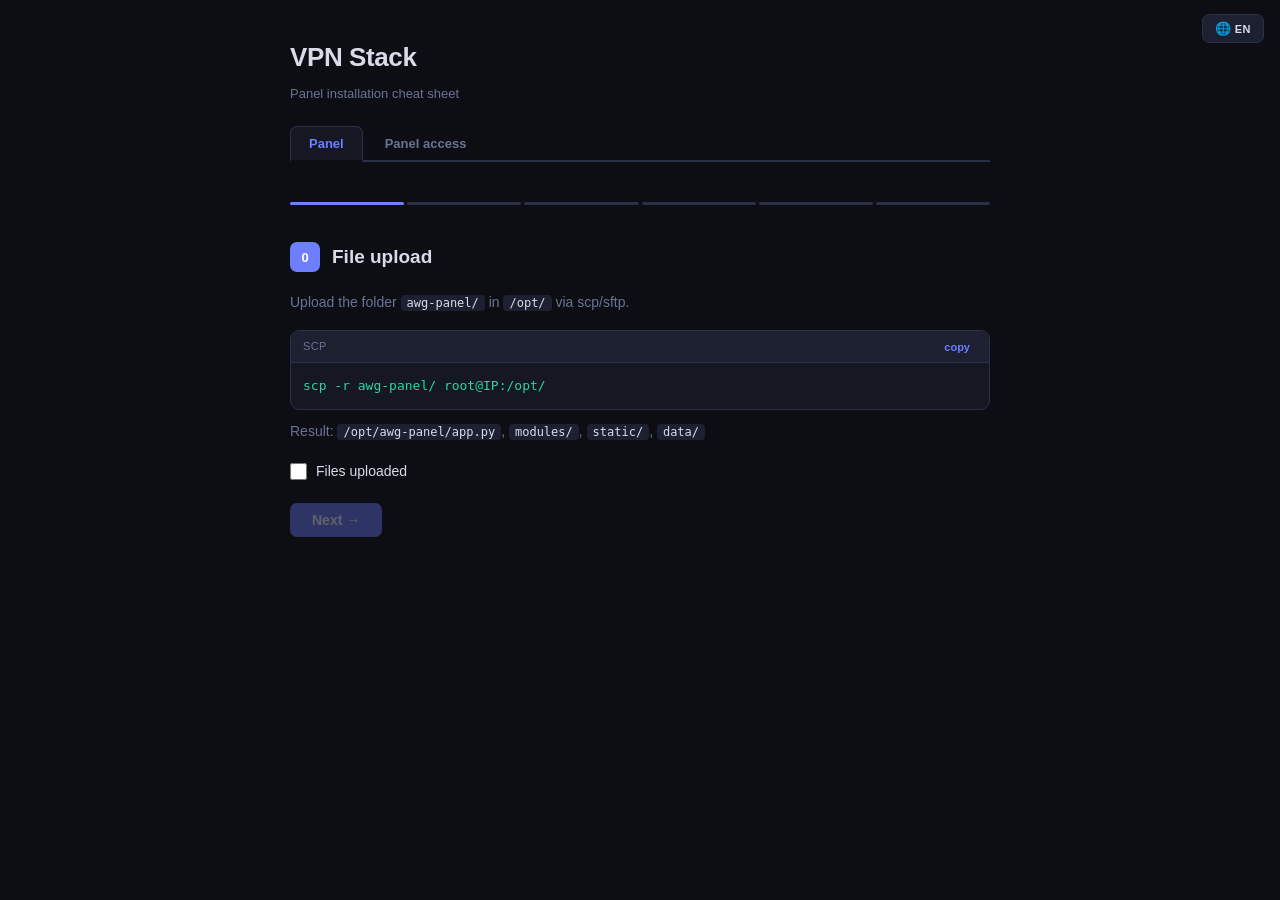
==== panel/install_interactive.html @ 8dc62aed "Merge pull request #1 from FoxUSA/publish-source Publish the panel source code (v2.3.9)" ====
<!DOCTYPE html>
<html lang="ru">
<head>
<meta charset="UTF-8">
<meta name="viewport" content="width=device-width, initial-scale=1.0">
<title>VPN Stack — Шпаргалка</title>
<style>
/* Телефон: без оттягивания страницы вверх/вниз (pull-to-refresh в Chrome,
   «пружина» в Safari). Прокрутку таблиц и модалок не трогает. */
html, body { overscroll-behavior: none; }

@import url('https://fonts.googleapis.com/css2?family=JetBrains+Mono:wght@400;600&family=Manrope:wght@400;500;600;700&display=swap');
:root{--bg:#0c0e14;--s1:#151822;--s2:#1c2030;--s3:#252a3a;--border:#2a3048;--text:#d8dbe8;--dim:#6b7394;--accent:#6d7fff;--accent2:#4f5cc9;--green:#2dd4a0;--green-bg:rgba(45,212,160,.08);--orange:#f59e42;--orange-bg:rgba(245,158,66,.08);--red:#f06060;--red-bg:rgba(240,96,96,.08);--cyan:#22d3ee;--cyan-bg:rgba(34,211,238,.08);--mono:'JetBrains Mono',monospace;--sans:'Manrope',sans-serif}
*{margin:0;padding:0;box-sizing:border-box}
body{background:var(--bg);color:var(--text);font:15px/1.65 var(--sans);min-height:100vh}
.wrap{max-width:740px;margin:0 auto;padding:36px 20px 100px}
h1{font-size:26px;font-weight:700;letter-spacing:-.4px;margin-bottom:4px}
.sub{color:var(--dim);font-size:13px;margin-bottom:20px}

/* === TABS === */
.tabs{display:flex;gap:3px;margin-bottom:28px;border-bottom:2px solid var(--border);padding-bottom:0}
.tab{padding:9px 18px;font:600 13px var(--sans);color:var(--dim);cursor:pointer;border:1px solid transparent;border-bottom:none;border-radius:7px 7px 0 0;transition:.15s;position:relative;bottom:-2px}
.tab:hover{color:var(--text);background:var(--s1)}
.tab.active{color:var(--accent);background:var(--s1);border-color:var(--border);border-bottom:2px solid var(--bg)}

.tab-content{display:none}.tab-content.active{display:block}

/* === PROGRESS BAR === */
.bar{display:flex;gap:3px;margin-bottom:28px;position:sticky;top:0;z-index:10;background:var(--bg);padding:12px 0 8px}
.dot{height:3px;flex:1;border-radius:2px;background:var(--border);transition:.3s}
.dot.done{background:var(--green)}.dot.cur{background:var(--accent)}

/* === STEPS === */
.step{display:none;animation:fadeIn .25s ease}.step.on{display:block}
@keyframes fadeIn{from{opacity:0;transform:translateY(10px)}to{opacity:1;transform:translateY(0)}}
.sh{display:flex;align-items:center;gap:12px;margin-bottom:18px}
.sn{width:30px;height:30px;border-radius:7px;background:var(--accent);color:#fff;font:700 13px var(--sans);display:flex;align-items:center;justify-content:center;flex-shrink:0}
.st{font-size:19px;font-weight:600}
.desc{color:var(--dim);font-size:14px;margin-bottom:16px;line-height:1.7}
.desc code{background:var(--s2);padding:1px 6px;border-radius:4px;font-family:var(--mono);font-size:12px;color:var(--text)}

/* === COMMAND BLOCKS === */
.cmd{background:var(--s1);border:1px solid var(--border);border-radius:9px;margin-bottom:10px;overflow:hidden}
.cmd-top{display:flex;align-items:center;justify-content:space-between;padding:6px 12px;background:var(--s2);border-bottom:1px solid var(--border)}
.cmd-top span{font-size:11px;color:var(--dim);text-transform:uppercase;letter-spacing:.4px}
.cbtn{background:none;border:none;color:var(--accent);font:600 11px var(--sans);cursor:pointer;padding:2px 7px;border-radius:3px;transition:.15s}
.cbtn:hover{background:rgba(109,127,255,.12)}.cbtn.ok{color:var(--green)}
.code{padding:12px;font:13px/1.7 var(--mono);white-space:pre-wrap;word-break:break-all;color:var(--green);user-select:all}

/* === NOTES === */
.note{padding:10px 14px;border-radius:7px;font-size:13px;margin-bottom:12px;line-height:1.6;border-left:3px solid}
.note.warn{background:var(--orange-bg);border-color:var(--orange);color:var(--orange)}
.note.err{background:var(--red-bg);border-color:var(--red);color:var(--red)}
.note.ok{background:var(--green-bg);border-color:var(--green);color:var(--green)}
.note.info{background:rgba(109,127,255,.06);border-color:var(--accent);color:var(--dim)}
.note.cyan{background:var(--cyan-bg);border-color:var(--cyan);color:var(--cyan)}
.note code{background:rgba(0,0,0,.2);padding:1px 5px;border-radius:3px;font-family:var(--mono);font-size:11px}

/* === INPUTS === */
.ig{margin-bottom:14px}
.ig label{display:block;font:600 11px var(--sans);color:var(--dim);margin-bottom:4px;text-transform:uppercase;letter-spacing:.5px}
.ig input,.ig select{width:100%;padding:9px 12px;background:var(--s1);border:1px solid var(--border);border-radius:7px;color:var(--text);font:14px var(--mono);outline:none;transition:.2s}
.ig input:focus,.ig select:focus{border-color:var(--accent)}
.ig input::placeholder{color:var(--dim);opacity:.4}
.ig select{cursor:pointer;appearance:none;background-image:url("data:image/svg+xml,%3Csvg xmlns='http://www.w3.org/2000/svg' width='12' height='12' fill='%236b7394'%3E%3Cpath d='M6 8L1 3h10z'/%3E%3C/svg%3E");background-repeat:no-repeat;background-position:right 12px center}

/* === CHECKBOXES === */
.chk{display:flex;align-items:center;gap:9px;margin-bottom:10px;cursor:pointer}
.chk input{width:17px;height:17px;accent-color:var(--accent);cursor:pointer}
.chk label{font-size:14px;cursor:pointer}

/* === PROTOCOL BUTTONS === */
.protos{display:flex;gap:8px;margin-bottom:14px;flex-wrap:wrap}
.pbtn{flex:1;min-width:80px;padding:9px;border-radius:7px;background:var(--s1);border:2px solid var(--border);color:var(--dim);font:600 13px var(--sans);text-align:center;cursor:pointer;transition:.15s}
.pbtn.sel{border-color:var(--accent);color:var(--text);background:rgba(109,127,255,.08)}

/* === BRANCH SELECTOR === */
.branch{display:flex;gap:8px;margin-bottom:18px}
.bbtn{flex:1;padding:12px 10px;border-radius:9px;background:var(--s1);border:2px solid var(--border);color:var(--dim);font:600 13px var(--sans);text-align:center;cursor:pointer;transition:.2s;line-height:1.4}
.bbtn.sel{border-color:var(--green);color:var(--green);background:var(--green-bg)}
.bbtn small{display:block;font-weight:400;font-size:11px;margin-top:4px;opacity:.7}

/* === BUTTONS === */
.btns{display:flex;gap:8px;margin-top:20px}
.btn{padding:9px 22px;border-radius:7px;font:600 14px var(--sans);cursor:pointer;border:none;transition:.15s}
.bp{background:var(--accent);color:#fff}.bp:hover{background:var(--accent2)}
.bs{background:var(--s2);color:var(--dim);border:1px solid var(--border)}.bs:hover{background:var(--s3);color:var(--text)}
.btn:disabled{opacity:.35;cursor:not-allowed}

/* === TROUBLESHOOT === */
.trouble{margin-bottom:10px}
.trouble summary{font:600 13px var(--sans);color:var(--orange);cursor:pointer;padding:6px 0;list-style:none}
.trouble summary::before{content:'⚠ '}
.trouble-body{padding:8px 0 8px 16px;font-size:13px;color:var(--dim);line-height:1.7}
.trouble-body code{background:var(--s2);padding:1px 5px;border-radius:3px;font-family:var(--mono);font-size:11px;color:var(--text)}

/* === SUMMARY === */
.summary{background:var(--s1);border:1px solid var(--border);border-radius:9px;padding:16px;margin-bottom:14px}
.summary .r{display:flex;justify-content:space-between;padding:5px 0;font-size:14px}
.summary .r .l{color:var(--dim)}.summary .r .v{font:13px var(--mono)}

/* === HIDDEN BLOCKS === */
.hidden{display:none}

/* === OUTPUT VERIFICATION === */
.vbox{background:var(--s1);border:1px solid var(--border);border-radius:9px;margin:6px 0 12px;overflow:hidden;transition:.2s}
.vbox.match-ok{border-color:var(--green)}
.vbox.match-err{border-color:var(--red)}
.vbox-top{display:flex;justify-content:space-between;align-items:center;padding:6px 12px;background:var(--s2);border-bottom:1px solid var(--border);font:600 11px var(--sans);color:var(--dim);text-transform:uppercase;letter-spacing:.4px}
.vbox-top .vstatus{font-size:11px;text-transform:none;letter-spacing:0;color:var(--dim)}
.vbox.match-ok .vbox-top .vstatus{color:var(--green)}
.vbox.match-err .vbox-top .vstatus{color:var(--red)}
.vbox textarea{width:100%;min-height:60px;padding:10px 12px;background:transparent;border:none;color:var(--text);font:12px/1.55 var(--mono);outline:none;resize:vertical}
.vbox textarea::placeholder{color:var(--dim);opacity:.5}
.vresult{padding:8px 12px;font:13px var(--sans);border-top:1px solid var(--border);display:none}
.vbox.match-ok .vresult,.vbox.match-err .vresult{display:block}
.vbox.match-ok .vresult{background:var(--green-bg);color:var(--green)}
.vbox.match-err .vresult{background:var(--red-bg);color:var(--red)}
.vresult code{background:rgba(0,0,0,.25);padding:1px 5px;border-radius:3px;font-family:var(--mono);font-size:11px}
.lang-toggle .lang-label{font-size:11px;font-weight:600;letter-spacing:.5px}</style>
</head>
<body>
<div class="wrap">
<h1>VPN Stack</h1>
<p class="sub">Шпаргалка по установке панели</p>
<button class="lang-toggle" title="Language / Язык" aria-label="Language" style="position:fixed;top:14px;right:16px;z-index:50;background:var(--s2);color:var(--text);border:1px solid var(--border);padding:6px 12px;border-radius:7px;cursor:pointer;font:600 13px var(--sans);">🌐 <span class="lang-label">RU</span></button>

<!-- ===== TABS ===== -->
<div class="tabs">
<div class="tab active" data-tab="panel" onclick="switchTab('panel')">Панель</div>
<div class="tab" data-tab="access" onclick="switchTab('access')">Доступ к панели</div>
</div>

<!-- ╔══════════════════════════════════════════════════════════════╗ -->
<!-- ║  TAB 1 — PANEL INSTALL (original)                          ║ -->
<!-- ╚══════════════════════════════════════════════════════════════╝ -->
<div class="tab-content active" id="tc-panel">

<div class="bar" id="bar"></div>

<!-- STEP 0 -->
<div class="step on" data-s="0" data-tab="panel">
<div class="sh"><div class="sn">0</div><div class="st">Заливка файлов</div></div>
<div class="desc">Залейте папку <code>awg-panel/</code> в <code>/opt/</code> через scp/sftp.</div>
<div class="cmd"><div class="cmd-top"><span>scp</span><button class="cbtn" onclick="cp(this)">скопировать</button></div>
<div class="code">scp -r awg-panel/ root@IP:/opt/</div></div>
<div class="desc">Результат: <code>/opt/awg-panel/app.py</code>, <code>modules/</code>, <code>static/</code>, <code>data/</code></div>
<div class="chk"><input type="checkbox" id="c1" onchange="toggle('c1','b1')"><label for="c1">Файлы залиты</label></div>
<div class="btns"><button class="btn bp" id="b1" disabled onclick="go(1)">Далее →</button></div>
</div>

<!-- STEP 2 -->
<div class="step" data-s="1" data-tab="panel">
<div class="sh"><div class="sn">1</div><div class="st">Зависимости</div></div>
<div class="cmd"><div class="cmd-top"><span>выполнить</span><button class="cbtn" onclick="cp(this)">скопировать</button></div>
<div class="code">apt-get update && apt-get install -y python3-venv nginx
cd /opt/awg-panel
python3 -m venv venv
./venv/bin/pip install gunicorn flask maxminddb</div></div>
<div class="note info">Пакет <code>maxminddb</code> нужен для гео в логах. Забыли — панель всё равно запустится и предложит доустановить его в «Зависимостях».</div>
<div class="vbox" data-checks="ensurepip is not available|The virtual environment was not created:::err:::Пакет <code>python3-venv</code> не установлен. Команда: <code>apt install -y python3-venv</code> (на Ubuntu 24.04 — <code>apt install -y python3.12-venv</code>). После установки повторите.;;No module named pip:::err:::pip не установлен в venv. Команда: <code>apt install -y python3-pip</code>;;Successfully installed:::ok:::Зависимости установлены, venv готов.">
<div class="vbox-top"><span>опционально: вставьте вывод</span><span class="vstatus">ожидание вывода</span></div>
<textarea placeholder="Вставьте вывод команды" oninput="verifyOutput(this)"></textarea>
<div class="vresult"></div>
</div>
<div class="chk"><input type="checkbox" id="c2" onchange="toggle('c2','b2')"><label for="c2">Выполнено</label></div>
<div class="btns"><button class="btn bs" onclick="go(0)">← Назад</button><button class="btn bp" id="b2" disabled onclick="go(2)">Далее →</button></div>
</div>

<!-- STEP 3 -->
<div class="step" data-s="2" data-tab="panel">
<div class="sh"><div class="sn">2</div><div class="st">Запуск и первый вход</div></div>
<div class="cmd"><div class="cmd-top"><span>создать сервис</span><button class="cbtn" onclick="cp(this)">скопировать</button></div>
<div class="code">cat > /etc/systemd/system/awg-panel.service << 'EOF'
[Unit]
Description=AWG Panel
After=network.target

[Service]
Type=simple
WorkingDirectory=/opt/awg-panel
ExecStart=/opt/awg-panel/venv/bin/gunicorn --bind 127.0.0.1:5000 --workers 1 --threads 4 --timeout 120 app:app
Restart=always
RestartSec=5
User=root

[Install]
WantedBy=multi-user.target
EOF</div></div>
<div class="cmd"><div class="cmd-top"><span>запустить</span><button class="cbtn" onclick="cp(this)">скопировать</button></div>
<div class="code">systemctl daemon-reload
systemctl enable awg-panel
systemctl start awg-panel</div></div>
<div class="cmd"><div class="cmd-top"><span>статус</span><button class="cbtn" onclick="cp(this)">скопировать</button></div>
<div class="code">systemctl status awg-panel --no-pager -l</div></div>
<div class="desc">Пароль панель создала сама при первом запуске и записала в журнал сервиса — забираем его:</div>
<div class="cmd"><div class="cmd-top"><span>показать пароль и адрес</span><button class="cbtn" onclick="cp(this)">скопировать</button></div>
<div class="code">journalctl -u awg-panel --no-pager | grep -A2 "Пароль первого входа" | tail -3
cat /opt/awg-panel/data/first_login.txt</div></div>
<div class="note warn">Пароль временный: панель попросит сменить его при первом входе, после смены файл <code>first_login.txt</code> удаляется сам.</div>
<div class="desc" style="margin-top:14px">Панель сама открыла порт <code>8081</code>. Откройте адрес из файла, например <code>http://IP_СЕРВЕРА:8081</code>, и войдите этим паролем. Дальше всё делается в панели: протоколы, клиенты, настройки.</div>
<div class="note warn">Пока нет сертификата, вход идёт по http без шифрования, и пароль передаётся открытым. Для постоянной работы выпустите сертификат на шаге 4.</div>
<div class="desc">Адрес не открывается? Откройте порт 8081 в фаерволе хостера. Адреса нет в файле — значит, nginx не поставился. В любом случае можно зайти через SSH-туннель:</div>
<div class="cmd"><div class="cmd-top"><span>на своём компьютере</span><button class="cbtn" onclick="cp(this)">скопировать</button></div>
<div class="code">ssh -L 8080:127.0.0.1:5000 root@IP_СЕРВЕРА</div></div>
<div class="desc">Не закрывая это окно, откройте <code>http://localhost:8080</code>.</div>
<div class="vbox" data-checks="Active:\s+active\s+\(running\):::ok:::Панель работает. Переходите дальше.;;Active:\s+failed:::err:::Сервис упал. Смотрите причину в логах: <code>journalctl -u awg-panel --no-pager -l | tail -30</code>. Конкретная диагностика — в правилах ниже.;;Active:\s+inactive:::err:::Сервис не запущен. Запустите: <code>systemctl start awg-panel</code>;;status=203/EXEC:::err:::gunicorn не установлен в venv. Вернитесь к шагу 1: <code>./venv/bin/pip install gunicorn flask</code>;;ModuleNotFoundError:\s+\S+:::err:::Не хватает зависимости в venv. Установите модуль из ошибки: <code>/opt/awg-panel/venv/bin/pip install ИМЯ_МОДУЛЯ</code> и перезапустите: <code>systemctl restart awg-panel</code>;;FileNotFoundError.*app\.py:::err:::Файлы не залиты в <code>/opt/awg-panel/</code>. Вернитесь на шаг 0.">
<div class="vbox-top"><span>опционально: вставьте вывод</span><span class="vstatus">ожидание вывода</span></div>
<textarea placeholder="Вставьте вывод systemctl status (несколько строк)" oninput="verifyOutput(this)"></textarea>
<div class="vresult"></div>
</div>
<div class="note ok">Ожидаем <code>active (running)</code>.</div>
<div class="chk"><input type="checkbox" id="c6" onchange="toggle('c6','b6')"><label for="c6">active (running)</label></div>
<div class="btns"><button class="btn bs" onclick="go(1)">← Назад</button><button class="btn bp" id="b6" disabled onclick="go(3)">Далее →</button></div>
</div>

<!-- STEP 6 -->
<div class="step" data-s="3" data-tab="panel">
<div class="sh"><div class="sn">3</div><div class="st">server.json (необязательно)</div></div>
<div class="desc">Данные вашего сервера. Команда генерируется автоматически.</div>
<div class="note info">Можно пропустить: без файла панель создаст его сама, а имя сервера спросит при первом входе.</div>
<div class="ig"><label>Название</label><input id="f-name" placeholder="myserver" oninput="genSrv()">
<div class="desc" style="margin:4px 0 0">Произвольное имя для отображения в панели. Любое.</div></div>
<div class="ig"><label>IP сервера</label><input id="f-ip" placeholder="1.2.3.4" oninput="genSrv()">
<div class="desc" style="margin:4px 0 0">Внешний (публичный) IP вашего VPS. Узнать: <code>curl ifconfig.me</code></div></div>
<div class="ig"><label>Домен (SNI)</label><input id="f-dom" placeholder="example.com" oninput="genSrv()">
<div class="desc" style="margin:4px 0 0">Домен, на который выпущен сертификат (TLS-режим) или домен маскировки (Reality-режим, например <code>www.google.com</code>). Клиенты будут подключаться с этим SNI.</div></div>
<div class="desc" style="margin:6px 0">Какие вкладки показать в панели (потом меняется в настройках):</div>
<div class="protos">
<div class="pbtn sel" data-p="xray" onclick="tpro(this)">Xray</div>
<div class="pbtn sel" data-p="mtg" onclick="tpro(this)">MTProto</div>
<div class="pbtn sel" data-p="awg" onclick="tpro(this)">AWG</div>
</div>
<div class="cmd"><div class="cmd-top"><span>server.json</span><button class="cbtn" onclick="cp(this)">скопировать</button></div>
<div class="code" id="o-srv">Заполните поля</div></div>
<div class="note err">IP и домен должны быть от <strong>этого</strong> сервера. Иначе панель будет генерировать ссылки на чужой IP/SNI.</div>
<div class="chk"><input type="checkbox" id="c3" onchange="toggle('c3','b3')"><label for="c3">Создан</label></div>
<div class="btns"><button class="btn bs" onclick="go(2)">← Назад</button><button class="btn bp" id="b3" disabled onclick="go(4)">Далее →</button></div>
</div>

<!-- STEP 4 -->
<div class="step" data-s="4" data-tab="panel">
<div class="sh"><div class="sn">4</div><div class="st">Домен и HTTPS (необязательно)</div></div>
<div class="note info">Панель уже открыта по IP. Этот шаг нужен, чтобы входить по домену и по HTTPS. После него панель и сайт откроются на <code>https://домен:8081</code>.</div>
<div class="desc">Порт 443 панель занимает сама, пока он свободен, и уступает его, когда появляется XRay или WEB-прокси. Адрес <code>https://домен</code>при этом продолжит работать за XRay в режиме TLS. Порядок важен: сначала сертификат, потом XRay. Кнопка установки сама выбирает режим: сертификат есть — TLS, сертификата нет — Reality.</div>
<div class="ig"><label>Домен панели</label><input id="f-ngdom" placeholder="example.com" oninput="genNg()">
<div class="desc" style="margin:4px 0 0">Домен с A-записью на IP этого сервера. Он же подставится в <code>server.json</code> на шаге 3.</div></div>
<div class="desc" style="margin:12px 0 8px;color:var(--text);font-weight:600">Режим XRay:</div>
<div class="branch">
<div class="bbtn sel" data-mode="tls" onclick="setNgMode(this)">Свой домен + TLS<small>Вход по домену, нужен сертификат</small></div>
<div class="bbtn" data-mode="reality" onclick="setNgMode(this)">Reality<small>Маскировка под чужой сайт, сертификат не нужен</small></div>
</div>
<div class="note info" id="ng-tls-note">TLS — нужен домен с A-записью на IP. Лучшая обфускация (DNS, IP, серт — всё совпадает). Панель открывается через браузер.</div>
<div class="note cyan hidden" id="ng-reality-note">Reality — сертификат не нужен. Xray притворяется чужим сайтом. Панель останется на порту 8081 — см. вкладку «Доступ к панели».</div>

<!-- TLS branch -->
<div id="ng-tls">
<div class="desc">Выпускаем сертификат Let's Encrypt. Порт 80 должен быть открыт, в том числе в фаерволе хостера.</div>
<div class="cmd"><div class="cmd-top"><span>1. поставить certbot</span><button class="cbtn" onclick="cp(this)">скопировать</button></div>
<div class="code">apt-get install -y certbot
mkdir -p /var/www/acme
rm -f /etc/nginx/sites-enabled/default</div></div>
<div class="cmd"><div class="cmd-top"><span>2. конфиг для проверки домена</span><button class="cbtn" onclick="cp(this)">скопировать</button></div>
<div class="code" id="o-ng-tmp">cat > /etc/nginx/sites-available/DOMAIN << 'EOF'
server {
    listen 80;
    listen [::]:80;
    server_name DOMAIN;
    location ^~ /.well-known/acme-challenge/ { root /var/www/acme; }
    location / { return 301 https://$host$request_uri; }
}
EOF</div></div>
<div class="cmd"><div class="cmd-top"><span>3. включить</span><button class="cbtn" onclick="cp(this)">скопировать</button></div>
<div class="code" id="o-ng-ln">ln -sf /etc/nginx/sites-available/DOMAIN /etc/nginx/sites-enabled/
nginx -t && systemctl reload nginx</div></div>
<div class="vbox" data-checks="test is successful:::ok:::Конфиг валиден, nginx перезагружен.;;\[emerg\]|\[error\]|unknown directive|unexpected:::err:::Синтаксическая ошибка в конфиге. Сообщение выше укажет файл и строку. Исправьте и повторите команду.;;Failed to (start|reload|restart) nginx:::err:::Конфиг ок, но nginx не перезапустился. Подробности: <code>journalctl -u nginx -n 30</code>">
<div class="vbox-top"><span>опционально: вставьте вывод</span><span class="vstatus">ожидание вывода</span></div>
<textarea placeholder="Вставьте вывод nginx -t" oninput="verifyOutput(this)"></textarea>
<div class="vresult"></div>
</div>

<div class="cmd"><div class="cmd-top"><span>4. получить сертификат</span><button class="cbtn" onclick="cp(this)">скопировать</button></div>
<div class="code" id="o-ng-certbot">certbot certonly --webroot -w /var/www/acme -d DOMAIN --non-interactive --agree-tos --register-unsafely-without-email</div></div>
<div class="note ok">Должны увидеть строку <code>Successfully received certificate.</code> и пути к файлам <code>fullchain.pem</code> и <code>privkey.pem</code>.</div>
<div class="vbox" data-checks="Successfully received certificate:::ok:::Сертификат получен. Можно переходить дальше.;;Certificate not yet due for renewal:::ok:::Сертификат уже был выпущен ранее и ещё действителен — продолжайте.;;DNS problem|NXDOMAIN|no valid A.*record:::err:::DNS не настроен. Зайдите к регистратору домена и проверьте A-запись на IP сервера. Подождите 5-10 минут и повторите.;;Connection refused|Timeout|connecting to.*:80:::err:::Порт 80 недоступен извне. Проверьте: <code>ufw allow 80/tcp</code> и <code>systemctl status nginx</code>;;The server could not connect:::err:::Let's Encrypt не достучался до сервера. Чаще всего — закрытый порт 80 или DNS. Проверьте <code>ufw status</code> и <code>dig +short DOMAIN</code>.;;already (have|exists)|too many certificates:::err:::Превышен лимит Let's Encrypt (5 сертификатов на домен в неделю). Подождите или используйте флаг <code>--staging</code> для теста.;;listen 443 ssl|already listening on port 443:::err:::Certbot конфликтует с дефолтным конфигом nginx. Перезапишите его: <code>cat > /etc/nginx/sites-available/default << 'EOF'<br>server { listen 80 default_server; listen [::]:80 default_server; root /var/www/html; index index.html; server_name _; location / { try_files $uri $uri/ =404; } }<br>EOF</code><br>Потом <code>nginx -t && systemctl reload nginx</code> и повторите certbot.">
<div class="vbox-top"><span>опционально: вставьте вывод certbot</span><span class="vstatus">ожидание вывода</span></div>
<textarea placeholder="Вставьте вывод certbot (несколько строк)" oninput="verifyOutput(this)"></textarea>
<div class="vresult"></div>
</div>
<div class="note info">Плагин <code>certbot --nginx</code> здесь не используйте: он добавит в nginx <code>listen 443 ssl</code>, а этот порт нужен XRay.</div>
<div class="cmd"><div class="cmd-top"><span>5. включить HTTPS на панели</span><button class="cbtn" onclick="cp(this)">скопировать</button></div>
<div class="code">systemctl restart awg-panel</div></div>
<div class="note ok">Через минуту панель откроется на <code>https://домен</code> и <code>https://домен:8081</code>. Старый адрес по http перестанет работать.</div>
<div class="desc">Нужен VPN? Установите XRay: вкладка XRay в панели → кнопка установки. Сертификат панель найдёт сама и поставит XRay в режиме TLS.</div>
<div class="note info">XRay уже стоит в Reality? Переключите его: вкладка XRay → ⚙ → «Режим на 443» → TLS.</div>
</div>

<!-- Reality branch -->
<div id="ng-reality" class="hidden">
<div class="desc">На сервере ничего делать не нужно: панель уже открыта на порту 8081. XRay ставится кнопкой на вкладке XRay.</div>
</div>

<div class="chk"><input type="checkbox" id="c-ng" onchange="toggle('c-ng','b-ng')"><label for="c-ng">Панель открывается по домену</label></div>
<div class="btns"><button class="btn bs" onclick="go(3)">← Назад</button><button class="btn bp" id="b-ng" disabled onclick="go(5)">Далее →</button></div>
</div>

<!-- STEP 1 -->
<div class="step" data-s="5" data-tab="panel">
<div class="sh"><div class="sn">✓</div><div class="st">Готово</div></div>
<div class="note info">Шаг 4 пропущен — проверять нечего: панель работает и открывается по адресу из шага 2. Команда ниже — для тех, кто настроил домен.</div>
<div class="cmd"><div class="cmd-top"><span>финальная проверка</span><button class="cbtn" onclick="cp(this)">скопировать</button></div>
<div class="code" id="o-curl">curl -sk -o /dev/null -w "%{http_code}\n" https://ДОМЕН:8081</div></div>
<div class="vbox" data-checks="^\s*200\s*$:::ok:::Панель работает. Откройте в браузере и залогиньтесь.;;^\s*301\s*$:::ok:::Редирект на HTTPS — нормально если запрашивали http. Повторите с https://;;^\s*502\s*$:::err:::Bad Gateway: nginx работает, но gunicorn упал. Проверьте: <code>systemctl status awg-panel</code>;;^\s*404\s*$:::err:::Nginx не нашёл маршрут. Проверьте <code>server_name</code> в /etc/nginx/sites-enabled/.;;^\s*000\s*$:::err:::Не удалось подключиться. Панель или nginx не запущены, порт 8081 закрыт или DNS не резолвится. Проверки: <code>systemctl status awg-panel nginx</code>, <code>ufw status</code>, <code>dig +short DOMAIN</code>.;;SSL|certificate:::err:::Проблема с сертификатом. Проверьте права: <code>chmod 755 /etc/letsencrypt/archive/DOMAIN/</code> и <code>chmod 644 .../\\*.pem</code>">
<div class="vbox-top"><span>опционально: вставьте HTTP-код ответа</span><span class="vstatus">ожидание вывода</span></div>
<textarea placeholder="Вставьте HTTP-код (200, 502, 000 и т.д.)" oninput="verifyOutput(this)"></textarea>
<div class="vresult"></div>
</div>
<div class="note ok">Ответ <code>200</code> — панель работает. Откройте в браузере и залогиньтесь.</div>
<div class="summary" id="sum">
<div class="r"><span class="l">Сервер</span><span class="v" id="s-name">—</span></div>
<div class="r"><span class="l">IP</span><span class="v" id="s-ip">—</span></div>
<div class="r"><span class="l">Домен</span><span class="v" id="s-dom">—</span></div>
<div class="r"><span class="l">Протоколы</span><span class="v" id="s-pro">—</span></div>
<div class="r"><span class="l">Панель</span><span class="v" id="s-url">—</span></div>
</div>
<div class="desc">Раскладка портов у включённых протоколов:</div>
<div class="summary">
<div class="r"><span class="l">443/tcp</span><span class="v">Xray VLESS+TLS</span></div>
<div class="r"><span class="l">443/udp</span><span class="v">AWG (если вкл.)</span></div>
<div class="r"><span class="l">8443/tcp</span><span class="v">mtg MTProto</span></div>
<div class="r"><span class="l">8081/tcp</span><span class="v">вход в панель (nginx)</span></div>
<div class="r"><span class="l">5000</span><span class="v">gunicorn panel (localhost)</span></div>
<div class="r"><span class="l">10085</span><span class="v">Xray stats API (localhost)</span></div>
</div>
<div class="btns"><button class="btn bs" onclick="go(4)">← Назад</button></div>
</div>

</div><!-- /tc-panel -->



<!-- ╔══════════════════════════════════════════════════════════════╗ -->
<!-- ║  TAB 3 — PANEL ACCESS (TLS / Reality / переезды)            ║ -->
<!-- ╚══════════════════════════════════════════════════════════════╝ -->
<div class="tab-content" id="tc-access">

<div class="desc" style="margin-bottom:20px">Как зайти в панель в разных режимах XRay. Панель сама детектит TLS/Reality и в разделе <code>⚙ → Страница входа</code> показывает рабочий адрес. Ниже — что выбрать в каждом случае. Везде <code>&lt;IP&gt;</code>, <code>&lt;домен&gt;</code>, <code>&lt;ключ&gt;</code>, <code>&lt;порт&gt;</code> — подставь свои.</div>

<!-- Универсальный способ -->
<div style="border:1px solid var(--border);border-radius:9px;padding:18px;margin-bottom:18px">
<div class="sh"><div class="sn">★</div><div class="st">Универсально: SSH-туннель (работает всегда)</div></div>
<div class="desc">Если снаружи панель закрыта (Reality, сбитая маскировка, потерян адрес) — заходишь напрямую к gunicorn через туннель. Через него же можно настроить всё остальное.</div>
<div class="cmd"><div class="cmd-top"><span>на своём компьютере</span><button class="cbtn" onclick="cp(this)">скопировать</button></div>
<div class="code">ssh -L 8080:127.0.0.1:5000 root@&lt;IP&gt;</div></div>
<div class="desc">Оставь окно открытым → открой в браузере <code>http://localhost:8080</code> (если маскировка/ключ — <code>http://localhost:8080/&lt;ключ&gt;</code>).</div>
</div>

<!-- Сценарий: TLS -->
<div style="border:1px solid var(--border);border-radius:9px;padding:18px;margin-bottom:18px">
<div class="sh"><div class="sn">1</div><div class="st">XRay в режиме TLS (сертификат на домен)</div></div>
<div class="desc">Панель едет на 443 «прицепом»: XRay-TLS → fallback → nginx → панель. Отдельный порт не нужен.</div>
<div class="note ok">Вход: <code>https://&lt;домен&gt;/</code> — или <code>https://&lt;домен&gt;/&lt;ключ&gt;</code>, если включена маскировка.</div>
<div class="desc">В <code>Страница входа</code> выбери «Вход по IP» (корень = панель) или «Маскировка фейк-сайтом» (корень = сайт, панель по ключу).</div>
</div>

<!-- Сценарий: Reality -->
<div style="border:1px solid var(--border);border-radius:9px;padding:18px;margin-bottom:18px">
<div class="sh"><div class="sn">2</div><div class="st">XRay в режиме Reality</div></div>
<div class="desc">443 целиком занят Reality (уводит на dest-сайт) — на 443 панель НЕ отдаётся. Нужен отдельный порт.</div>
<div class="desc"><strong>1.</strong> Первый вход — по адресу из first_login.txt (порт 8081) или через SSH-туннель (см. выше).<br>
<strong>2.</strong> <code>⚙ → Страница входа → Доступ к панели по порту</code> → впиши порт (напр. <code>2096</code>) → выбери режим <strong>«Только по ключу»</strong> → <code>Сохранить</code>. Панель сама поднимет nginx и откроет порт в ufw.</div>
<div class="note ok">Вход: <code>https://&lt;домен&gt;:&lt;порт&gt;/&lt;ключ&gt;</code> (TLS, если есть серт) или <code>http://&lt;IP&gt;:&lt;порт&gt;/&lt;ключ&gt;</code> (если серта нет).</div>
<div class="note info">Конфиг XRay/Reality панель не трогает — поднимает только свой отдельный nginx-блок <code>awg-panel-access</code>.</div>
</div>

<!-- Переезд TLS → Reality -->
<div style="border:1px solid var(--border);border-radius:9px;padding:18px;margin-bottom:18px">
<div class="sh"><div class="sn">→</div><div class="st">Переезд: был TLS, стал Reality</div></div>
<div class="desc">Был доступ <code>https://&lt;домен&gt;/</code>. После смены XRay на Reality 443 перестаёт отдавать панель — <strong>веб-доступ пропадёт</strong>.</div>
<div class="desc"><strong>1.</strong> Зайди через SSH-туннель.<br>
<strong>2.</strong> <code>Страница входа</code> → задай порт → режим «Только по ключу» → <code>Сохранить</code>.</div>
<div class="note ok">Новый вход: <code>https://&lt;домен&gt;:&lt;порт&gt;/&lt;ключ&gt;</code>.</div>
</div>

<!-- Переезд Reality → TLS -->
<div style="border:1px solid var(--border);border-radius:9px;padding:18px;margin-bottom:18px">
<div class="sh"><div class="sn">←</div><div class="st">Переезд: был Reality, стал TLS</div></div>
<div class="desc">Вернул XRay на TLS+fallback на 443 → панель снова доступна на 443 через домен. Отдельный порт больше не нужен.</div>
<div class="desc"><strong>1.</strong> Зайди по старому порту (если оставлял) или через SSH-туннель.<br>
<strong>2.</strong> <code>Страница входа</code> → <strong>очисти поле порта</strong> → <code>Сохранить</code> (порт закроется в ufw, nginx-блок снимется). Режим верни на «Маскировка» или «Вход по IP».</div>
<div class="note ok">Вход: <code>https://&lt;домен&gt;/&lt;ключ&gt;</code> (или <code>https://&lt;домен&gt;/</code> без маскировки).</div>
</div>

<!-- Восстановление -->
<div style="border:1px solid var(--border);border-radius:9px;padding:18px;margin-bottom:18px">
<div class="sh"><div class="sn">!</div><div class="st">Потерял адрес входа</div></div>
<div class="desc">Сбрось маскировку и key-only через SSH — панель вернётся на корень (доступный через 443-TLS / порт / туннель):</div>
<div class="cmd"><div class="cmd-top"><span>на сервере</span><button class="cbtn" onclick="cp(this)">скопировать</button></div>
<div class="code">sed -i 's/"fake_enabled": true/"fake_enabled": false/;s/"login_block_root": true/"login_block_root": false/' /opt/awg-panel/data/server.json && systemctl restart awg-panel</div></div>
<div class="note warn">Это не закрывает отдельный порт (он в ufw/nginx). Снять порт — в <code>Страница входа</code>, очистив поле порта.</div>
</div>

</div><!-- /tc-access -->

</div><!-- /wrap -->

<script>
/* ========== TAB SWITCHING ========== */
function switchTab(tab){
  document.querySelectorAll('.tab-content').forEach(t=>t.classList.remove('active'));
  document.querySelector(`.tab-content#tc-${tab}`).classList.add('active');
  document.querySelectorAll('.tab').forEach(t=>t.classList.toggle('active', t.dataset.tab===tab));
  scrollTo({top:0,behavior:'smooth'});
}

/* ========== TAB 1 — PANEL ========== */
const N=6;
function initBar(){const b=document.getElementById('bar');for(let i=0;i<N;i++){const d=document.createElement('div');d.className='dot';b.appendChild(d)}upBar(0)}
function upBar(c){document.querySelectorAll('#bar .dot').forEach((d,i)=>{d.className='dot';if(i<c)d.classList.add('done');else if(i===c)d.classList.add('cur')})}
function go(n){document.querySelectorAll('[data-tab="panel"].step').forEach(s=>s.classList.remove('on'));document.querySelector(`[data-tab="panel"][data-s="${n}"]`).classList.add('on');upBar(n);scrollTo({top:0,behavior:'smooth'});
if(n===3){const nd=document.getElementById('f-ngdom').value;const fd=document.getElementById('f-dom');if(nd&&!fd.value&&ngMode==='tls'){fd.value=nd;genSrv()}}
if(n===5){const d=document.getElementById('f-dom').value||'ДОМЕН';document.getElementById('o-curl').textContent=`curl -sk -o /dev/null -w "%{http_code}\\n" https://${d}:8081`;document.getElementById('s-name').textContent=document.getElementById('f-name').value||'—';document.getElementById('s-ip').textContent=document.getElementById('f-ip').value||'—';document.getElementById('s-dom').textContent=d;document.getElementById('s-pro').textContent=gp().join(', ');document.getElementById('s-url').textContent=`https://${d}:8081`}}
function gp(){return[...document.querySelectorAll('#tc-panel .pbtn.sel')].map(b=>b.dataset.p)}
function tpro(el){if(el.dataset.p==='xray')return;el.classList.toggle('sel');genSrv()}
function genSrv(){const n=document.getElementById('f-name').value,ip=document.getElementById('f-ip').value,d=document.getElementById('f-dom').value,pr=gp();
const ipOk=/^(\d{1,3}\.){3}\d{1,3}$/.test(ip)&&ip.split('.').every(o=>+o>=0&&+o<=255);
const domOk=/^[a-zA-Z0-9]([a-zA-Z0-9\-]*\.)+[a-zA-Z]{2,}$/.test(d);
document.getElementById('f-ip').style.borderColor=ip&&!ipOk?'var(--red)':ip&&ipOk?'var(--green)':'var(--border)';
document.getElementById('f-dom').style.borderColor=d&&!domOk?'var(--red)':d&&domOk?'var(--green)':'var(--border)';
const el=document.getElementById('o-srv');
if(!n||!ip||!d){el.textContent='Заполните все поля';return}
if(!ipOk){el.textContent='⚠ Некорректный IP-адрес. Формат: 1.2.3.4';return}
if(!domOk){el.textContent='⚠ Некорректный домен. Формат: example.com или sub.example.com';return}
el.textContent=`mkdir -p /opt/awg-panel/data && cat > /opt/awg-panel/data/server.json << 'EOF'\n{\n  "server_name": "${n}",\n  "server_ip": "${ip}",\n  "sni": "${d}",\n  "mtg_fake_host": "${d}",\n  "mtg_port": 8443,\n  ${pr.length ? `"enabled_protocols": [${pr.map(p=>`"${p}"`).join(', ')}],\n  ` : ''}"enabled_platforms": ["shadowrocket", "loon", "clash"],\n  "profile_naming": "friendly"\n}\nEOF`}
function setNgMode(el){
  document.querySelectorAll('.bbtn').forEach(b=>b.classList.remove('sel'));el.classList.add('sel');
  ngMode=el.dataset.mode;
  document.getElementById('ng-tls-note').classList.toggle('hidden',ngMode!=='tls');
  document.getElementById('ng-reality-note').classList.toggle('hidden',ngMode!=='reality');
  document.getElementById('ng-tls').classList.toggle('hidden',ngMode!=='tls');
  document.getElementById('ng-reality').classList.toggle('hidden',ngMode!=='reality');
  genNg();
}
function genNg(){
  const v=document.getElementById('f-ngdom').value;
  const dom=v||'DOMAIN';
  const ok=/^[a-zA-Z0-9]([a-zA-Z0-9\-]*\.)+[a-zA-Z]{2,}$/.test(v);
  document.getElementById('f-ngdom').style.borderColor=v?(ok?'var(--green)':'var(--red)'):'var(--border)';
  document.getElementById('o-ng-tmp').textContent=`cat > /etc/nginx/sites-available/${dom} << 'EOF'\nserver {\n    listen 80;\n    listen [::]:80;\n    server_name ${dom};\n    location ^~ /.well-known/acme-challenge/ { root /var/www/acme; }\n    location / { return 301 https://$host$request_uri; }\n}\nEOF`;
  document.getElementById('o-ng-ln').textContent=`ln -sf /etc/nginx/sites-available/${dom} /etc/nginx/sites-enabled/\nnginx -t && systemctl reload nginx`;
  document.getElementById('o-ng-certbot').textContent=`certbot certonly --webroot -w /var/www/acme -d ${dom} --non-interactive --agree-tos --register-unsafely-without-email`;
}

/* ========== SHARED ========== */
/* ========== OUTPUT VERIFICATION ========== */
// Generic verifier. Each vbox has data-checks attribute with rules:
//   pattern:::status:::message
// status: ok|err
// Multiple rules separated by ;; — first match wins.
function verifyOutput(ta){
  const box=ta.closest('.vbox');
  const txt=ta.value.trim();
  const result=box.querySelector('.vresult');
  const status=box.querySelector('.vstatus');
  box.classList.remove('match-ok','match-err');
  if(!txt){status.textContent='ожидание вывода';result.innerHTML='';return}
  const checks=(box.dataset.checks||'').split(';;').filter(Boolean);
  for(const rule of checks){
    const parts=rule.split(':::');
    if(parts.length<3)continue;
    const [pat,kind,...msgArr]=parts;
    const msg=msgArr.join(':::');
    let re;try{re=new RegExp(pat,'i')}catch(e){continue}
    if(re.test(txt)){
      box.classList.add(kind==='ok'?'match-ok':'match-err');
      status.textContent=kind==='ok'?'всё в порядке':'нужно действие';
      result.innerHTML=msg;
      return;
    }
  }
  status.textContent='не распознано — продолжайте';
}

function cp(b){const c=b.closest('.cmd').querySelector('.code');navigator.clipboard.writeText(c.textContent).then(()=>{b.textContent='✓';b.classList.add('ok');setTimeout(()=>{b.textContent='скопировать';b.classList.remove('ok')},1500)})}


function toggle(cid,bid){document.getElementById(bid).disabled=!document.getElementById(cid).checked}

/* ========== INIT ========== */
initBar();
</script>
<script>
window.I18N_EN = {exact: {"и": "and", "показать пароль и адрес": "show the password and address", "Панель сама открыла порт": "The panel has opened port", ". Откройте адрес из файла, например": "by itself. Open the address from the file, for example", ", и войдите этим паролем. Дальше всё делается в панели: протоколы, клиенты, настройки.": "and log in with this password. Everything else is done in the panel: protocols, clients, settings.", "Пока нет сертификата, вход идёт по http без шифрования, и пароль передаётся открытым. Для постоянной работы выпустите сертификат на шаге 4.": "Until there is a certificate, login goes over unencrypted http and the password is sent in the clear. For regular use, issue a certificate in step 4.", "Адрес не открывается? Откройте порт 8081 в фаерволе хостера. Адреса нет в файле — значит, nginx не поставился. В любом случае можно зайти через SSH-туннель:": "The address does not open? Open port 8081 in the hosting provider's firewall. No address in the file means nginx was not installed. Either way you can get in through an SSH tunnel:", "Не закрывая это окно, откройте": "Keeping this window open, go to", "Домен и HTTPS (необязательно)": "Domain and HTTPS (optional)", "Панель уже открыта по IP. Этот шаг нужен, чтобы входить по домену и по HTTPS. После него панель и сайт откроются на": "The panel is already open by IP. This step lets you log in by domain over HTTPS. After it the panel and site open at", "Порт 443 панель занимает сама, пока он свободен, и уступает его, когда появляется XRay или WEB-прокси. Адрес": "The panel takes port 443 itself while it is free and gives it up when XRay or the WEB proxy appears. The address", "при этом продолжит работать за XRay в режиме TLS. Порядок важен: сначала сертификат, потом XRay. Кнопка установки сама выбирает режим: сертификат есть — TLS, сертификата нет — Reality.": "keeps working behind XRay in TLS mode. Order matters: certificate first, then XRay. The install button picks the mode itself: with a certificate it uses TLS, without one Reality.", "Вход по домену, нужен сертификат": "Login by domain, a certificate is required", "Reality — сертификат не нужен. Xray притворяется чужим сайтом. Панель останется на порту 8081 — см. вкладку «Доступ к панели».": "Reality — no certificate needed. Xray pretends to be another site. The panel stays on port 8081 — see the “Panel access” tab.", "1. поставить certbot": "1. install certbot", "5. включить HTTPS на панели": "5. enable HTTPS on the panel", "Через минуту панель откроется на": "Within a minute the panel opens at", ". Старый адрес по http перестанет работать.": ". The old http address stops working.", "Нужен VPN? Установите XRay: вкладка XRay в панели → кнопка установки. Сертификат панель найдёт сама и поставит XRay в режиме TLS.": "Need a VPN? Install XRay: XRay tab in the panel → install button. The panel finds the certificate itself and installs XRay in TLS mode.", "На сервере ничего делать не нужно: панель уже открыта на порту 8081. XRay ставится кнопкой на вкладке XRay.": "Nothing to do on the server: the panel is already open on port 8081. XRay is installed with the button on the XRay tab.", "Панель открывается по домену": "The panel opens by domain", "Шаг 4 пропущен — проверять нечего: панель работает и открывается по адресу из шага 2. Команда ниже — для тех, кто настроил домен.": "Step 4 was skipped, so there is nothing to check: the panel works and opens at the address from step 2. The command below is for those who set up a domain.", "вход в панель (nginx)": "panel login (nginx)", "По домену или IP сервера панель пока не откроется, и это нормально: снаружи она закрыта. Как открыть — на шаге 4.": "The panel will not open by domain or server IP yet, and that is expected: it is closed from the outside. Step 4 explains how to open it.", "Нужно, только если панель должна открываться снаружи, а не через SSH-туннель из шага 2. Без этого шага адрес": "Needed only if the panel should open from the outside rather than through the SSH tunnel from step 2. Without this step", "не откроется: порт 443 слушает XRay, а его ещё нет.": "will not open: port 443 is served by XRay, which is not installed yet.", "Порядок важен: сначала сертификат, потом XRay. Кнопка установки сама выбирает режим: сертификат есть — TLS, и панель открывается на домене; сертификата нет — Reality, и панель уходит на отдельный порт.": "Order matters: certificate first, then XRay. The install button picks the mode itself: with a certificate it uses TLS and the panel opens on the domain; without one it uses Reality and the panel moves to a separate port.", "Панель открывается на домене, нужен сертификат": "The panel opens on the domain, a certificate is required", "Reality — сертификат не нужен. Xray притворяется чужим сайтом. Панель будет открываться на отдельном порту — см. вкладку «Доступ к панели».": "Reality — no certificate needed. Xray pretends to be another site. The panel will open on a separate port — see the “Panel access” tab.", "Выпускаем сертификат Let's Encrypt. Порт 80 должен быть открыт, в том числе в фаерволе хостера.": "Issuing a Let's Encrypt certificate. Port 80 must be open, including in the hosting provider's firewall.", "1. поставить nginx и certbot": "1. install nginx and certbot", "2. конфиг для проверки домена": "2. config for domain validation", "4. получить сертификат": "4. get the certificate", "Плагин": "Do not use the", "здесь не используйте: он добавит в nginx": "plugin here: it adds", ", а этот порт нужен XRay.": "to nginx, and XRay needs that port.", "5. Установить XRay": "5. Install XRay", "Зайдите в панель через туннель из шага 2: вкладка XRay → кнопка установки. Сертификат панель найдёт сама и поставит XRay в режиме TLS.": "Open the panel through the tunnel from step 2: XRay tab → install button. The panel finds the certificate itself and installs XRay in TLS mode.", "После этого панель откроется на": "After that the panel opens at", "XRay уже стоит в Reality? Переключите его: вкладка XRay → ⚙ → «Режим на 443» → TLS.": "XRay already running in Reality? Switch it: XRay tab → ⚙ → “Mode on 443” → TLS.", "Сертификат не нужен. На сервере нужен только nginx: через него панель откроет свой порт.": "No certificate needed. The server only needs nginx: the panel opens its own port through it.", "1. поставить nginx": "1. install nginx", "2. Установить XRay": "2. Install XRay", "Зайдите в панель через туннель из шага 2: вкладка XRay → кнопка установки. Панель сама перейдёт на порт 8081 и напишет новый адрес.": "Open the panel through the tunnel from step 2: XRay tab → install button. The panel moves to port 8081 by itself and shows the new address.", "Панель открывается снаружи": "The panel opens from the outside", "^\\s*200\\s*$:::ok:::Панель работает. Откройте в браузере и залогиньтесь.;;^\\s*301\\s*$:::ok:::Редирект на HTTPS — нормально если запрашивали http. Повторите с https://;;^\\s*502\\s*$:::err:::Bad Gateway: nginx работает, но gunicorn упал. Проверьте: <code>systemctl status awg-panel</code>;;^\\s*404\\s*$:::err:::Nginx не нашёл маршрут. Проверьте <code>server_name</code> в /etc/nginx/sites-enabled/.;;^\\s*000\\s*$:::err:::Не удалось подключиться. Панель или nginx не запущены, порт 8081 закрыт или DNS не резолвится. Проверки: <code>systemctl status awg-panel nginx</code>, <code>ufw status</code>, <code>dig +short DOMAIN</code>.;;SSL|certificate:::err:::Проблема с сертификатом. Проверьте права: <code>chmod 755 /etc/letsencrypt/archive/DOMAIN/</code> и <code>chmod 644 .../\\\\*.pem</code>": "^\\s*200\\s*$:::ok:::The panel is up. Open it in the browser and log in.;;^\\s*301\\s*$:::ok:::Redirect to HTTPS — expected if you requested http. Repeat with https://;;^\\s*502\\s*$:::err:::Bad Gateway: nginx is up but gunicorn died. Check: <code>systemctl status awg-panel</code>;;^\\s*404\\s*$:::err:::Nginx found no route. Check <code>server_name</code> in /etc/nginx/sites-enabled/.;;^\\s*000\\s*$:::err:::Could not connect. The panel or nginx is not running, port 8081 is closed or DNS does not resolve. Checks: <code>systemctl status awg-panel nginx</code>, <code>ufw status</code>, <code>dig +short DOMAIN</code>.;;SSL|certificate:::err:::Certificate problem. Check permissions: <code>chmod 755 /etc/letsencrypt/archive/DOMAIN/</code> and <code>chmod 644 .../\\\\*.pem</code>", "на шаге 3.": "at step 3.", "нужен для гео в логах. Забыли — панель всё равно запустится и предложит доустановить его в «Зависимостях».": "is used for geo in the logs. Skip it and the panel still starts — it will offer to install it under “Dependencies”.", "Шаг 4 пропущен — проверять нечего: панель работает и открывается через туннель. Команда ниже — для тех, кто настроил домен.": "Step 4 skipped — nothing to check here: the panel is running and opens through the tunnel. The command below is for those who set up a domain.", "Раскладка портов у включённых протоколов:": "Port layout for the protocols you enabled:", "Заливка файлов": "Uploading the files", "Запуск и первый вход": "Start and first login", "server.json (необязательно)": "server.json (optional)", "Открыть панель наружу (необязательно)": "Expose the panel (optional)", "Пароль панель создала сама при первом запуске и записала в журнал сервиса — забираем его:": "The panel generated the password on first start and wrote it to the service journal — grab it:", "показать пароль": "show the password", "Пароль временный: панель попросит сменить его при первом входе, после смены файл": "The password is temporary: the panel asks you to change it on first login, after that the file", "удаляется сам.": "is removed automatically.", "Панель слушает": "The panel listens on", ". Чтобы открыть её прямо сейчас, без домена и сертификата — проброс порта с вашей машины:": ". To open it right now, without a domain or certificate — forward the port from your machine:", "на своём компьютере": "on your own machine", "Не закрывая это окно, откройте": "Leaving that window open, go to", "и войдите паролем из журнала. Дальше всё делается в панели: протоколы, клиенты, домен, постоянный доступ снаружи.": "and log in with the password from the journal. Everything else is done in the panel: protocols, clients, domain, permanent outside access.", "Можно пропустить: без файла панель создаст его сама, а имя сервера спросит при первом входе.": "Can be skipped: without the file the panel creates it itself and asks for the server name on first login.", "<div class=\"vbox\" data-checks=\"latest handshake:::ok:::Handshake есть — AWG работает, клиенты подключаются.;;peer:.*\\n(?!.*handshake):::err:::Peer есть, но handshake не было: у клиента старый .conf или UDP-порт закрыт снаружи.;;Cannot find device|does not exist:::err:::Интерфейс awg0 не поднят. Команда: <code>awg-quick up awg0</code>\">\n<div class=\"vbox-top\"><span>опционально: вставьте вывод</span><span class=\"vstatus\">ожидание вывода</span></div>\n<textarea placeholder=\"Вставьте вывод awg show awg0\" oninput=\"verifyOutput(this)\"></textarea>\n<div class=\"vresult\"></div>\n</div>\n<div class=\"note warn\">Если конфиг остался от прежней установки и в нём H1-H4 = 1/2/3/4 — это обычный WireGuard, его видит DPI. Панель при установке пишет случайные.</div>": "<div class=\"vbox\" data-checks=\"latest handshake:::ok:::Handshake is present — AWG works, clients connect.;;peer:.*\\n(?!.*handshake):::err:::Peer is there but no handshake: the client uses an old .conf, or the UDP port is closed from outside.;;Cannot find device|does not exist:::err:::Interface awg0 is down. Command: <code>awg-quick up awg0</code>\">\n<div class=\"vbox-top\"><span>optional: paste the output</span><span class=\"vstatus\">waiting for output</span></div>\n<textarea placeholder=\"Paste the output of awg show awg0\" oninput=\"verifyOutput(this)\"></textarea>\n<div class=\"vresult\"></div>\n</div>\n<div class=\"note warn\">If the config is left over from an older setup and has H1-H4 = 1/2/3/4, that is plain WireGuard and DPI sees it. The panel writes random ones on install.</div>", "AmneziaWG ставит панель: вкладка AmneziaWG → «Установить». Ключи, подсеть, обфускацию, порт и запуск интерфейса она делает сама —": "AmneziaWG is installed by the panel: the AmneziaWG tab → «Install». Keys, subnet, obfuscation, port and interface start are all done for you —", "править не нужно.": "needs no editing.", "проверка": "check", "Если конфиг остался от прежней установки и в нём H1-H4 = 1/2/3/4 — это обычный WireGuard, его видит DPI. Панель при установке пишет случайные.": "If the config is left over from an older setup and has H1-H4 = 1/2/3/4, that is plain WireGuard and DPI sees it. The panel writes random ones on install.", "Шпаргалка по установке панели": "Panel installation cheat sheet", "Что понадобится до начала:": "What you need before you start:", "VPS на Debian/Ubuntu с root-доступом по SSH": "A Debian/Ubuntu VPS with root access over SSH", "Домен с A-записью на IP сервера (не нужен, если Xray будет в режиме Reality)": "A domain with an A record pointing to the server IP (not needed if Xray runs in Reality mode)", "Порты 22, 80, 443 открыты в ufw": "Ports 22, 80 and 443 open in ufw", "Python 3 и venv (шаг 3 поставит недостающее)": "Python 3 and venv (step 3 installs whatever is missing)", "Протоколы заранее ставить не нужно: XRay, MTProto и AmneziaWG панель поставит сама — кнопка «Установить» в блоке версий или иконка": "No need to install the protocols in advance: the panel installs XRay, MTProto and AmneziaWG itself — the «Install» button in the versions block, or the", "слева от ⚙ → вкладка протокола. Она подберёт свободный порт и откроет его в ufw. У AmneziaWG установка идёт по шагам: заголовки ядра, репозиторий, сборка DKMS-модуля, серверный конфиг и запуск интерфейса — это несколько минут.": "icon left of ⚙ → protocol tab. It picks a free port and opens it in ufw. For AmneziaWG the install runs as visible steps: kernel headers, repository, DKMS module build, server config and interface start - a few minutes.", "Nginx и сертификат": "Nginx and certificate", "Домен панели": "Panel domain", "Домен с A-записью на IP этого сервера. Он же подставится в": "A domain with an A record pointing to this server's IP. The same one is filled into", "на шаге 4.": "at step 4.", "Режим XRay:": "XRay mode:", "Пакет": "Package", "обязателен — без него панель падает с ModuleNotFoundError при первом же запросе на логи с гео.": "is required — without it the panel crashes with ModuleNotFoundError on the very first request for geo logs.", "Строка <code>prefer-ip = \"only-ipv4\"</code> обязательна. При кривом IPv6 на сервере mtg молча уходит в чёрную дыру: Telegram коннектится, но прокси не работает, и в логах нет ошибок.": "The line <code>prefer-ip = \"only-ipv4\"</code> is required. With broken IPv6 on the server, mtg silently black-holes: Telegram connects, but the proxy doesn't work, and there are no errors in the logs.", "Пакет <code>maxminddb</code> нужен для гео в логах. Забыли — панель всё равно запустится и предложит доустановить его в «Зависимостях».": "<code>maxminddb</code> is used for geo in the logs. Skip it and the panel still starts — it will offer to install it under “Dependencies”.", "&lt;домен&gt;": "&lt;domain&gt;", "&lt;ключ&gt;": "&lt;key&gt;", "&lt;порт&gt;": "&lt;port&gt;", "(AWG 2.0). Если H1-H4 равны 1/2/3/4 — это обычный WireGuard, DPI его видит.": "(AWG 2.0). If H1-H4 equal 1/2/3/4 — it's plain WireGuard, DPI can see it.", "(AWG, зарезервировано даже если AWG не ставите),": "(AWG, reserved even if you don't install AWG),", "(PowerShell), правая кнопка мыши (CMD),": "(PowerShell), right mouse button (CMD),", "(TLS, если есть серт) или": "(TLS, if you have a cert) or", "(Windows Terminal). Символы при вводе пароля не отображаются — это нормально, просто нажмите Enter.": "(Windows Terminal). Characters are not shown while typing the password — that's normal, just press Enter.", "(stats API). Если порт 443 показывается с IP": "(stats API). If port 443 is shown with IP", "(xray|mtg|awg)\\s+УСТАНОВЛЕН:::err:::<strong>СТОП</strong>: на сервере уже установлен xray/mtg/awg. Эта шпаргалка только для свежего VPS — иначе перезатрёте рабочие конфиги. Используйте её на другом сервере или сначала забэкапьте текущий.;;УСТАНОВЛЕН:::ok:::Часть базовых пакетов уже стоит (nginx/certbot/fail2ban/ufw) — это нормально, <code>apt install</code> просто пропустит. Можно продолжать.": "(xray|mtg|awg)\\s+УСТАНОВЛЕН:::err:::<strong>STOP</strong>: xray/mtg/awg is already installed on the server. This cheat sheet is only for a fresh VPS — otherwise you'll overwrite working configs. Use it on another server or back up the current one first.;;УСТАНОВЛЕН:::ok:::Some of the base packages are already installed (nginx/certbot/fail2ban/ufw) — that's normal, <code>apt install</code> will just skip them. You can continue.", "(УЖЕ СУЩЕСТВУЕТ|СЕРВИС РАБОТАЕТ):::err:::Панель уже развёрнута. Шаги ниже перезатрут <code>admin.json</code>, <code>server.json</code> и venv. Сначала <code>cp -r /opt/awg-panel /root/awg-panel-backup</code>;;нет, можно ставить:::ok:::Чистая установка, продолжаем.": "(УЖЕ СУЩЕСТВУЕТ|СЕРВИС РАБОТАЕТ):::err:::The panel is already deployed. The steps below will overwrite <code>admin.json</code>, <code>server.json</code> and venv. First run <code>cp -r /opt/awg-panel /root/awg-panel-backup</code>;;нет, можно ставить:::ok:::Clean install, continuing.", "(для VLESS) и одна с": "(for VLESS) and one with", "(доступ),": "(access),", "(если маскировка/ключ —": "(if masking/key —", "(если серта нет).": "(if there's no cert).", "(или": "(or", "(или больше, если кто-то уже долбился). Главное — что jail активен.": "(or more, if someone has already been hammering it). The main thing is that the jail is active.", "(или другое число). Запомните это число — оно нужно для следующей команды.": "(or another number). Remember this number — you'll need it for the next command.", "(на Ubuntu 24.04 —": "(on Ubuntu 24.04 —", "(например": "(for example", "(порт закроется в ufw, nginx-блок снимется). Режим верни на «Маскировка» или «Вход по IP».": "(the port will close in ufw, the nginx block will be removed). Switch the mode back to «Masking» or «Login by IP».", "(только после первого подключения клиента).": "(only after the client's first connection).", ") или скачать .deb пакеты на свой компьютер и залить на сервер через scp.;;Installation complete|setup completed:::ok:::Установка завершена. Можно переходить к проверке конфига.;;dpkg was interrupted:::err:::Прерванная установка пакета. Восстановите:": ") or download the .deb packages to your computer and upload them to the server via scp.;;Installation complete|setup completed:::ok:::Installation complete. You can move on to checking the config.;;dpkg was interrupted:::err:::Interrupted package installation. Restore:", ") — handshake пройдёт, но трафик маршрутизироваться не будет. Проверьте также что": ") — the handshake will pass, but traffic won't be routed. Also check that", ") → выбери режим": ") → select the mode", ")\"><label for=\"c1\">Файлы залиты</label></div>\n<div class=\"btns\"><button class=\"btn bs\" onclick=\"go(0)\">← Назад</button><button class=\"btn bp\" id=\"b1\" disabled onclick=\"go(2)\">Далее →</button></div>\n</div>\n\n<!-- STEP 1 -->\n<div class=\"step\" data-s=\"2\" data-tab=\"panel\">\n<div class=\"sh\"><div class=\"sn\">2</div><div class=\"st\">Зависимости</div></div>\n<div class=\"cmd\"><div class=\"cmd-top\"><span>выполнить</span><button class=\"cbtn\" onclick=\"cp(this)\">скопировать</button></div>\n<div class=\"code\">cd /opt/awg-panel\npython3 -m venv venv\n./venv/bin/pip install gunicorn flask</div></div>\n<div class=\"vbox\" data-checks=\"ensurepip is not available|The virtual environment was not created:::err:::Пакет <code>python3-venv</code> не установлен. Команда: <code>apt install -y python3-venv</code> (на Ubuntu 24.04 — <code>apt install -y python3.12-venv</code>). После установки повторите.;;No module named pip:::err:::pip не установлен в venv. Команда: <code>apt install -y python3-pip</code>;;Successfully installed:::ok:::Зависимости установлены, venv готов.\">\n<div class=\"vbox-top\"><span>опционально: вставьте вывод</span><span class=\"vstatus\">ожидание вывода</span></div>\n<textarea placeholder=\"Вставьте вывод команды\" oninput=\"verifyOutput(this)\"></textarea>\n<div class=\"vresult\"></div>\n</div>\n<div class=\"chk\"><input type=\"checkbox\" id=\"c2\" onchange=\"toggle(": ")\"><label for=\"c1\">Files uploaded</label></div>\n<div class=\"btns\"><button class=\"btn bs\" onclick=\"go(0)\">← Back</button><button class=\"btn bp\" id=\"b1\" disabled onclick=\"go(2)\">Next →</button></div>\n</div>\n\n<!-- STEP 1 -->\n<div class=\"step\" data-s=\"2\" data-tab=\"panel\">\n<div class=\"sh\"><div class=\"sn\">2</div><div class=\"st\">Dependencies</div></div>\n<div class=\"cmd\"><div class=\"cmd-top\"><span>run</span><button class=\"cbtn\" onclick=\"cp(this)\">copy</button></div>\n<div class=\"code\">cd /opt/awg-panel\npython3 -m venv venv\n./venv/bin/pip install gunicorn flask</div></div>\n<div class=\"vbox\" data-checks=\"ensurepip is not available|The virtual environment was not created:::err:::The <code>python3-venv</code> package is not installed. Command: <code>apt install -y python3-venv</code> (on Ubuntu 24.04 — <code>apt install -y python3.12-venv</code>). After installing, retry.;;No module named pip:::err:::pip is not installed in the venv. Command: <code>apt install -y python3-pip</code>;;Successfully installed:::ok:::Dependencies installed, venv is ready.\">\n<div class=\"vbox-top\"><span>optional: paste the output</span><span class=\"vstatus\">awaiting output</span></div>\n<textarea placeholder=\"Paste the command output\" oninput=\"verifyOutput(this)\"></textarea>\n<div class=\"vresult\"></div>\n</div>\n<div class=\"chk\"><input type=\"checkbox\" id=\"c2\" onchange=\"toggle(", ")\"><label for=\"c2\">Выполнено</label></div>\n<div class=\"btns\"><button class=\"btn bs\" onclick=\"go(1)\">← Назад</button><button class=\"btn bp\" id=\"b2\" disabled onclick=\"go(3)\">Далее →</button></div>\n</div>\n\n<!-- STEP 2 -->\n<div class=\"step\" data-s=\"3\" data-tab=\"panel\">\n<div class=\"sh\"><div class=\"sn\">3</div><div class=\"st\">server.json</div></div>\n<div class=\"desc\">Данные вашего сервера. Команда генерируется автоматически.</div>\n<div class=\"ig\"><label>Название</label><input id=\"f-name\" placeholder=\"myserver\" oninput=\"genSrv()\">\n<div class=\"desc\" style=\"margin:4px 0 0\">Произвольное имя для отображения в панели. Любое.</div></div>\n<div class=\"ig\"><label>IP сервера</label><input id=\"f-ip\" placeholder=\"1.2.3.4\" oninput=\"genSrv()\">\n<div class=\"desc\" style=\"margin:4px 0 0\">Внешний (публичный) IP вашего VPS. Узнать: <code>curl ifconfig.me</code></div></div>\n<div class=\"ig\"><label>Домен (SNI)</label><input id=\"f-dom\" placeholder=\"example.com\" oninput=\"genSrv()\">\n<div class=\"desc\" style=\"margin:4px 0 0\">Домен, на который выпущен сертификат (TLS-режим) или домен маскировки (Reality-режим, например <code>www.google.com</code>). Клиенты будут подключаться с этим SNI.</div></div>\n<div class=\"desc\" style=\"margin:6px 0\">Какие вкладки показать в панели (потом меняется в настройках):</div>\n<div class=\"protos\">\n<div class=\"pbtn sel\" data-p=\"xray\" onclick=\"tpro(this)\">Xray</div>\n<div class=\"pbtn sel\" data-p=\"mtg\" onclick=\"tpro(this)\">MTProto</div>\n<div class=\"pbtn sel\" data-p=\"awg\" onclick=\"tpro(this)\">AWG</div>\n</div>\n<div class=\"cmd\"><div class=\"cmd-top\"><span>server.json</span><button class=\"cbtn\" onclick=\"cp(this)\">скопировать</button></div>\n<div class=\"code\" id=\"o-srv\">Заполните поля</div></div>\n<div class=\"note err\">IP и домен должны быть от <strong>этого</strong> сервера. Иначе панель будет генерировать ссылки на чужой IP/SNI.</div>\n<div class=\"chk\"><input type=\"checkbox\" id=\"c3\" onchange=\"toggle(": ")\"><label for=\"c2\">Done</label></div>\n<div class=\"btns\"><button class=\"btn bs\" onclick=\"go(1)\">← Back</button><button class=\"btn bp\" id=\"b2\" disabled onclick=\"go(3)\">Next →</button></div>\n</div>\n\n<!-- STEP 2 -->\n<div class=\"step\" data-s=\"3\" data-tab=\"panel\">\n<div class=\"sh\"><div class=\"sn\">3</div><div class=\"st\">server.json</div></div>\n<div class=\"desc\">Your server's details. The command is generated automatically.</div>\n<div class=\"ig\"><label>Name</label><input id=\"f-name\" placeholder=\"myserver\" oninput=\"genSrv()\">\n<div class=\"desc\" style=\"margin:4px 0 0\">An arbitrary name to display in the panel. Anything.</div></div>\n<div class=\"ig\"><label>Server IP</label><input id=\"f-ip\" placeholder=\"1.2.3.4\" oninput=\"genSrv()\">\n<div class=\"desc\" style=\"margin:4px 0 0\">External (public) IP of your VPS. Find it: <code>curl ifconfig.me</code></div></div>\n<div class=\"ig\"><label>Domain (SNI)</label><input id=\"f-dom\" placeholder=\"example.com\" oninput=\"genSrv()\">\n<div class=\"desc\" style=\"margin:4px 0 0\">The domain the certificate was issued for (TLS mode) or the masking domain (Reality mode, for example <code>www.google.com</code>). Clients will connect with this SNI.</div></div>\n<div class=\"desc\" style=\"margin:6px 0\">Protocols (Xray is required):</div>\n<div class=\"protos\">\n<div class=\"pbtn sel\" data-p=\"xray\" onclick=\"tpro(this)\">Xray</div>\n<div class=\"pbtn sel\" data-p=\"mtg\" onclick=\"tpro(this)\">MTProto</div>\n<div class=\"pbtn sel\" data-p=\"awg\" onclick=\"tpro(this)\">AWG</div>\n</div>\n<div class=\"cmd\"><div class=\"cmd-top\"><span>server.json</span><button class=\"cbtn\" onclick=\"cp(this)\">copy</button></div>\n<div class=\"code\" id=\"o-srv\">Fill in the fields</div></div>\n<div class=\"note err\">The IP and domain must belong to <strong>this</strong> server. Otherwise the panel will generate links to the wrong IP/SNI.</div>\n<div class=\"chk\"><input type=\"checkbox\" id=\"c3\" onchange=\"toggle(", ")\"><label for=\"c5\">Параметры совпадают, AWG работает</label></div>\n<div class=\"btns\"><button class=\"btn bs\" onclick=\"go(4)\">← Назад</button><button class=\"btn bp\" id=\"b5\" disabled onclick=\"go(6)\">Далее →</button></div>\n</div>\n</div>\n\n<!-- STEP 5 -->\n<div class=\"step\" data-s=\"6\" data-tab=\"panel\">\n<div class=\"sh\"><div class=\"sn\">6</div><div class=\"st\">Запуск</div></div>\n<div class=\"cmd\"><div class=\"cmd-top\"><span>создать сервис</span><button class=\"cbtn\" onclick=\"cp(this)\">скопировать</button></div>\n<div class=\"code\">cat > /etc/systemd/system/awg-panel.service <<": ")\"><label for=\"c5\">Parameters match, AWG is working</label></div>\n<div class=\"btns\"><button class=\"btn bs\" onclick=\"go(4)\">← Back</button><button class=\"btn bp\" id=\"b5\" disabled onclick=\"go(6)\">Next →</button></div>\n</div>\n</div>\n\n<!-- STEP 5 -->\n<div class=\"step\" data-s=\"6\" data-tab=\"panel\">\n<div class=\"sh\"><div class=\"sn\">6</div><div class=\"st\">Launch</div></div>\n<div class=\"cmd\"><div class=\"cmd-top\"><span>create service</span><button class=\"cbtn\" onclick=\"cp(this)\">copy</button></div>\n<div class=\"code\">cat > /etc/systemd/system/awg-panel.service <<", ")\"><label for=\"c6\">active (running)</label></div>\n<div class=\"btns\"><button class=\"btn bs\" onclick=\"go(5)\">← Назад</button><button class=\"btn bp\" id=\"b6\" disabled onclick=\"go(7)\">Далее →</button></div>\n</div>\n\n<!-- STEP 6 -->\n<div class=\"step\" data-s=\"7\" data-tab=\"panel\">\n<div class=\"sh\"><div class=\"sn\">✓</div><div class=\"st\">Готово</div></div>\n<div class=\"cmd\"><div class=\"cmd-top\"><span>финальная проверка</span><button class=\"cbtn\" onclick=\"cp(this)\">скопировать</button></div>\n<div class=\"code\" id=\"o-curl\">curl -sk -o /dev/null -w \"%{http_code}\n\" https://ДОМЕН</div></div>\n<div class=\"vbox\" data-checks=\"^\\s*200\\s*$:::ok:::Панель работает. Откройте в браузере и залогиньтесь.;;^\\s*301\\s*$:::ok:::Редирект на HTTPS — нормально если запрашивали http. Повторите с https://;;^\\s*502\\s*$:::err:::Bad Gateway: nginx работает, но gunicorn упал. Проверьте: <code>systemctl status awg-panel</code>;;^\\s*404\\s*$:::err:::Nginx не нашёл маршрут. Проверьте <code>server_name</code> в /etc/nginx/sites-enabled/.;;^\\s*000\\s*$:::err:::Не удалось подключиться. Панель или nginx не запущены, порт 8081 закрыт или DNS не резолвится. Проверки: <code>systemctl status awg-panel nginx</code>, <code>ufw status</code>, <code>dig +short DOMAIN</code>.;;SSL|certificate:::err:::Проблема с сертификатом. Проверьте права: <code>chmod 755 /etc/letsencrypt/archive/DOMAIN/</code> и <code>chmod 644 .../\\*.pem</code>\">\n<div class=\"vbox-top\"><span>опционально: вставьте HTTP-код ответа</span><span class=\"vstatus\">ожидание вывода</span></div>\n<textarea placeholder=\"Вставьте HTTP-код (200, 502, 000 и т.д.)\" oninput=\"verifyOutput(this)\"></textarea>\n<div class=\"vresult\"></div>\n</div>\n<div class=\"note ok\">Ответ <code>200</code> — панель работает. Откройте в браузере и залогиньтесь.</div>\n<div class=\"summary\" id=\"sum\">\n<div class=\"r\"><span class=\"l\">Сервер</span><span class=\"v\" id=\"s-name\">—</span></div>\n<div class=\"r\"><span class=\"l\">IP</span><span class=\"v\" id=\"s-ip\">—</span></div>\n<div class=\"r\"><span class=\"l\">Домен</span><span class=\"v\" id=\"s-dom\">—</span></div>\n<div class=\"r\"><span class=\"l\">Протоколы</span><span class=\"v\" id=\"s-pro\">—</span></div>\n<div class=\"r\"><span class=\"l\">Панель</span><span class=\"v\" id=\"s-url\">—</span></div>\n</div>\n<div class=\"desc\">Раскладка портов:</div>\n<div class=\"summary\">\n<div class=\"r\"><span class=\"l\">443/tcp</span><span class=\"v\">Xray VLESS+TLS</span></div>\n<div class=\"r\"><span class=\"l\">443/udp</span><span class=\"v\">AWG (если вкл.)</span></div>\n<div class=\"r\"><span class=\"l\">8443/tcp</span><span class=\"v\">mtg MTProto</span></div>\n<div class=\"r\"><span class=\"l\">8444</span><span class=\"v\">nginx fallback (localhost)</span></div>\n<div class=\"r\"><span class=\"l\">5000</span><span class=\"v\">gunicorn panel (localhost)</span></div>\n<div class=\"r\"><span class=\"l\">10085</span><span class=\"v\">Xray stats API (localhost)</span></div>\n</div>\n<div class=\"btns\"><button class=\"btn bs\" onclick=\"go(6)\">← Назад</button></div>\n</div>\n\n</div><!-- /tc-panel -->\n\n\n<!-- ╔══════════════════════════════════════════════════════════════╗ -->\n<!-- ║  TAB 2 — SERVER FROM SCRATCH                               ║ -->\n<!-- ╚══════════════════════════════════════════════════════════════╝ -->\n<div class=\"tab-content\" id=\"tc-server\">\n\n<div class=\"bar\" id=\"bar2\"></div>\n\n<!-- S-STEP 0: Подключение -->\n<div class=\"step on\" data-s=\"0\" data-tab=\"server\">\n<div class=\"sh\"><div class=\"sn\">0</div><div class=\"st\">Подключение к серверу</div></div>\n<div class=\"desc\">Введите данные VPS. Эти значения будут подставляться во все команды дальше.</div>\n<div class=\"ig\"><label>IP сервера</label><input id=\"s-f-ip\" placeholder=\"1.2.3.4\" oninput=\"sGen();schk0()\"></div>\n<div class=\"ig\"><label>SSH-порт</label><input id=\"s-f-port\" placeholder=\"22\" value=\"22\" oninput=\"sGen();schk0()\">\n<div class=\"desc\" style=\"margin:4px 0 0\">Стандартный — 22. Если хостер выдал другой (например 23422) — впишите его.</div></div>\n<div class=\"ig\"><label>Основной домен (сайт)</label><input id=\"s-f-domain\" placeholder=\"example.com\" oninput=\"sGen();schk0()\">\n<div class=\"desc\" style=\"margin:4px 0 0\">Домен для отображения сайта/панели в браузере. Должен указывать A-записью на IP сервера.</div></div>\n<div class=\"ig\"><label>Поддомен для протоколов (опционально)</label><input id=\"s-f-subdomain\" placeholder=\"vpn.example.com\" oninput=\"sGen();schk0()\">\n<div class=\"desc\" style=\"margin:4px 0 0\">Если хотите разделить — укажите поддомен для XRay SNI, mtg и клиентских ссылок (например <code>vpn.example.com</code> или <code>proxy.example.com</code>). Тоже должен указывать A-записью на IP сервера. Если пусто — используется основной домен.</div></div>\n<div class=\"ig\"><label>Пароль панели</label><input id=\"s-f-panelpass\" placeholder=\"mySecurePass123\" oninput=\"sGen()\">\n<div class=\"desc\" style=\"margin:4px 0 0\">Будет захэширован SHA256 для <code>admin.json</code>.</div></div>\n<div class=\"ig\"><label>Порт mtg (MTProto)</label><input id=\"s-f-mtgport\" placeholder=\"8443\" value=\"8443\" oninput=\"sGen();schk0()\">\n<div class=\"desc\" style=\"margin:4px 0 0\">По умолчанию <code>8443</code>. Менять обычно не надо. Xray (443/tcp) и AWG (443/udp) <strong>не меняются</strong> — это маскировка под HTTPS и обход блокировок UDP. Менять mtg-порт имеет смысл только если 8443 заблокирован у провайдера (тогда попробуйте 2096 или 8888).</div></div>\n\n<div class=\"desc\" style=\"margin:18px 0 8px;color:var(--text);font-weight:600\">Как подключиться:</div>\n<div class=\"desc\"><strong>Windows</strong> — откройте PowerShell или Windows Terminal. Введите команду ниже. Пароль при запросе вставляйте: <code>Shift+Insert</code> (PowerShell), правая кнопка мыши (CMD), <code>Ctrl+V</code> (Windows Terminal). Символы при вводе пароля не отображаются — это нормально, просто нажмите Enter.</div>\n<div class=\"cmd\"><div class=\"cmd-top\"><span>SSH подключение</span><button class=\"cbtn\" onclick=\"cp(this)\">скопировать</button></div>\n<div class=\"code\" id=\"s-o-ssh\">ssh root@IP -p 22</div></div>\n<div class=\"desc\"><strong>macOS / Linux</strong> — откройте Terminal и введите ту же команду.</div>\n<div class=\"note info\">Если при первом подключении спросит <code>Are you sure you want to continue connecting? (yes/no)</code> — напишите <code>yes</code> и нажмите Enter.</div>\n\n<div class=\"desc\" style=\"margin:18px 0 8px;color:var(--text);font-weight:600\">Протоколы для этого сервера:</div>\n<div class=\"protos\">\n<div class=\"pbtn sel\" data-p=\"xray\" onclick=\"stpro(this)\">Xray</div>\n<div class=\"pbtn sel\" data-p=\"mtg\" onclick=\"stpro(this)\">MTProto</div>\n<div class=\"pbtn\" data-p=\"awg\" onclick=\"stpro(this)\">AWG</div>\n</div>\n\n<div class=\"desc\" style=\"margin:12px 0 8px;color:var(--text);font-weight:600\">Режим TLS для Xray:</div>\n<div class=\"branch\">\n<div class=\"bbtn sel\" data-mode=\"tls\" onclick=\"setTlsMode(this)\">Свой домен + TLS<small>Let": ")\"><label for=\"c6\">active (running)</label></div>\n<div class=\"btns\"><button class=\"btn bs\" onclick=\"go(5)\">← Back</button><button class=\"btn bp\" id=\"b6\" disabled onclick=\"go(7)\">Next →</button></div>\n</div>\n\n<!-- STEP 6 -->\n<div class=\"step\" data-s=\"7\" data-tab=\"panel\">\n<div class=\"sh\"><div class=\"sn\">✓</div><div class=\"st\">Done</div></div>\n<div class=\"cmd\"><div class=\"cmd-top\"><span>final check</span><button class=\"cbtn\" onclick=\"cp(this)\">copy</button></div>\n<div class=\"code\" id=\"o-curl\">curl -sk -o /dev/null -w \"%{http_code}\n\" https://DOMAIN</div></div>\n<div class=\"vbox\" data-checks=\"^\\s*200\\s*$:::ok:::The panel is working. Open it in a browser and log in.;;^\\s*301\\s*$:::ok:::Redirect to HTTPS — fine if you requested http. Retry with https://;;^\\s*502\\s*$:::err:::Bad Gateway: nginx is working, but gunicorn crashed. Check: <code>systemctl status awg-panel</code>;;^\\s*404\\s*$:::err:::Nginx didn't find the route. Check <code>server_name</code> in /etc/nginx/sites-enabled/.;;^\\s*000\\s*$:::err:::Couldn't connect. Xray is not running, port 443 is closed, or DNS doesn't resolve. Checks: <code>systemctl status xray</code>, <code>ufw status</code>, <code>dig +short DOMAIN</code>.;;SSL|certificate:::err:::Certificate problem. Check permissions: <code>chmod 755 /etc/letsencrypt/archive/DOMAIN/</code> and <code>chmod 644 .../\\*.pem</code>\">\n<div class=\"vbox-top\"><span>optional: paste the HTTP response code</span><span class=\"vstatus\">awaiting output</span></div>\n<textarea placeholder=\"Paste the HTTP code (200, 502, 000, etc.)\" oninput=\"verifyOutput(this)\"></textarea>\n<div class=\"vresult\"></div>\n</div>\n<div class=\"note ok\">Response <code>200</code> — the panel is working. Open it in a browser and log in.</div>\n<div class=\"summary\" id=\"sum\">\n<div class=\"r\"><span class=\"l\">Server</span><span class=\"v\" id=\"s-name\">—</span></div>\n<div class=\"r\"><span class=\"l\">IP</span><span class=\"v\" id=\"s-ip\">—</span></div>\n<div class=\"r\"><span class=\"l\">Domain</span><span class=\"v\" id=\"s-dom\">—</span></div>\n<div class=\"r\"><span class=\"l\">Protocols</span><span class=\"v\" id=\"s-pro\">—</span></div>\n<div class=\"r\"><span class=\"l\">Panel</span><span class=\"v\" id=\"s-url\">—</span></div>\n</div>\n<div class=\"desc\">Port layout:</div>\n<div class=\"summary\">\n<div class=\"r\"><span class=\"l\">443/tcp</span><span class=\"v\">Xray VLESS+TLS</span></div>\n<div class=\"r\"><span class=\"l\">443/udp</span><span class=\"v\">AWG (if enabled)</span></div>\n<div class=\"r\"><span class=\"l\">8443/tcp</span><span class=\"v\">mtg MTProto</span></div>\n<div class=\"r\"><span class=\"l\">8444</span><span class=\"v\">nginx fallback (localhost)</span></div>\n<div class=\"r\"><span class=\"l\">5000</span><span class=\"v\">gunicorn panel (localhost)</span></div>\n<div class=\"r\"><span class=\"l\">10085</span><span class=\"v\">Xray stats API (localhost)</span></div>\n</div>\n<div class=\"btns\"><button class=\"btn bs\" onclick=\"go(6)\">← Back</button></div>\n</div>\n\n</div><!-- /tc-panel -->\n\n\n<!-- ╔══════════════════════════════════════════════════════════════╗ -->\n<!-- ║  TAB 2 — SERVER FROM SCRATCH                               ║ -->\n<!-- ╚══════════════════════════════════════════════════════════════╝ -->\n<div class=\"tab-content\" id=\"tc-server\">\n\n<div class=\"bar\" id=\"bar2\"></div>\n\n<!-- S-STEP 0: Connection -->\n<div class=\"step on\" data-s=\"0\" data-tab=\"server\">\n<div class=\"sh\"><div class=\"sn\">0</div><div class=\"st\">Connecting to the server</div></div>\n<div class=\"desc\">Enter the VPS details. These values will be substituted into all the commands below.</div>\n<div class=\"ig\"><label>Server IP</label><input id=\"s-f-ip\" placeholder=\"1.2.3.4\" oninput=\"sGen();schk0()\"></div>\n<div class=\"ig\"><label>SSH port</label><input id=\"s-f-port\" placeholder=\"22\" value=\"22\" oninput=\"sGen();schk0()\">\n<div class=\"desc\" style=\"margin:4px 0 0\">Default is 22. If the host gave you a different one (for example 23422) — enter it.</div></div>\n<div class=\"ig\"><label>Main domain (site)</label><input id=\"s-f-domain\" placeholder=\"example.com\" oninput=\"sGen();schk0()\">\n<div class=\"desc\" style=\"margin:4px 0 0\">Domain for displaying the site/panel in the browser. Must point with an A record to the server's IP.</div></div>\n<div class=\"ig\"><label>Subdomain for protocols (optional)</label><input id=\"s-f-subdomain\" placeholder=\"vpn.example.com\" oninput=\"sGen();schk0()\">\n<div class=\"desc\" style=\"margin:4px 0 0\">If you want to split them — specify a subdomain for XRay SNI, mtg and client links (for example <code>vpn.example.com</code> or <code>proxy.example.com</code>). It must also point with an A record to the server's IP. If empty — the main domain is used.</div></div>\n<div class=\"ig\"><label>Panel password</label><input id=\"s-f-panelpass\" placeholder=\"mySecurePass123\" oninput=\"sGen()\">\n<div class=\"desc\" style=\"margin:4px 0 0\">Will be hashed with SHA256 for <code>admin.json</code>.</div></div>\n<div class=\"ig\"><label>mtg port (MTProto)</label><input id=\"s-f-mtgport\" placeholder=\"8443\" value=\"8443\" oninput=\"sGen();schk0()\">\n<div class=\"desc\" style=\"margin:4px 0 0\">Default is <code>8443</code>. Usually no need to change. Xray (443/tcp) and AWG (443/udp) <strong>don't change</strong> — that's masking as HTTPS and a bypass of UDP blocks. Changing the mtg port only makes sense if 8443 is blocked by your provider (then try 2096 or 8888).</div></div>\n\n<div class=\"desc\" style=\"margin:18px 0 8px;color:var(--text);font-weight:600\">How to connect:</div>\n<div class=\"desc\"><strong>Windows</strong> — open PowerShell or Windows Terminal. Enter the command below. When prompted for the password, paste it: <code>Shift+Insert</code> (PowerShell), right mouse button (CMD), <code>Ctrl+V</code> (Windows Terminal). Characters are not shown while typing the password — that's normal, just press Enter.</div>\n<div class=\"cmd\"><div class=\"cmd-top\"><span>SSH connection</span><button class=\"cbtn\" onclick=\"cp(this)\">copy</button></div>\n<div class=\"code\" id=\"s-o-ssh\">ssh root@IP -p 22</div></div>\n<div class=\"desc\"><strong>macOS / Linux</strong> — open Terminal and enter the same command.</div>\n<div class=\"note info\">If on the first connection it asks <code>Are you sure you want to continue connecting? (yes/no)</code> — type <code>yes</code> and press Enter.</div>\n\n<div class=\"desc\" style=\"margin:18px 0 8px;color:var(--text);font-weight:600\">Protocols for this server:</div>\n<div class=\"protos\">\n<div class=\"pbtn sel\" data-p=\"xray\" onclick=\"stpro(this)\">Xray</div>\n<div class=\"pbtn sel\" data-p=\"mtg\" onclick=\"stpro(this)\">MTProto</div>\n<div class=\"pbtn\" data-p=\"awg\" onclick=\"stpro(this)\">AWG</div>\n</div>\n\n<div class=\"desc\" style=\"margin:12px 0 8px;color:var(--text);font-weight:600\">TLS mode for Xray:</div>\n<div class=\"branch\">\n<div class=\"bbtn sel\" data-mode=\"tls\" onclick=\"setTlsMode(this)\">Own domain + TLS<small>Let", ")\"><label for=\"s-c5\">Nginx настроен</label></div>\n<div class=\"btns\"><button class=\"btn bs\" onclick=\"sgo(4)\">← Назад</button><button class=\"btn bp\" id=\"s-b5\" disabled onclick=\"sgo(6)\">Далее →</button></div>\n</div>\n\n<!-- S-STEP 6: Xray -->\n<div class=\"step\" data-s=\"6\" data-tab=\"server\">\n<div class=\"sh\"><div class=\"sn\">6</div><div class=\"st\">Xray (VLESS)</div></div>\n\n<div class=\"cmd\"><div class=\"cmd-top\"><span>0. проверка</span><button class=\"cbtn\" onclick=\"cp(this)\">скопировать</button></div>\n<div class=\"code\">command -v xray && echo \"УЖЕ УСТАНОВЛЕН — STOP\" || echo \"не установлен, можно ставить\"</div></div>\n<div class=\"vbox\" data-checks=\"УЖЕ УСТАНОВЛЕН:::err:::Xray уже стоит. Конфиг в шаге 6 перезатрёт <code>/usr/local/etc/xray/config.json</code>. Если есть рабочие клиенты — сначала <code>cp /usr/local/etc/xray/config.json /root/xray-config-backup.json</code>;;не установлен:::ok:::Чистая установка, продолжаем.\">\n<div class=\"vbox-top\"><span>опционально: вставьте вывод</span><span class=\"vstatus\">ожидание вывода</span></div>\n<textarea placeholder=\"Вставьте вывод команды\" oninput=\"verifyOutput(this)\"></textarea>\n<div class=\"vresult\"></div>\n</div>\n<div class=\"note warn\">Если показывает «УЖЕ УСТАНОВЛЕН» — пропустите шаг 1 (установка). Конфиг в шаге 6 всё равно перезатрёт <code>/usr/local/etc/xray/config.json</code>. Если на сервере уже работают клиенты — сначала забэкапьте: <code>cp /usr/local/etc/xray/config.json /root/xray-config-backup.json</code></div>\n\n<div class=\"cmd\"><div class=\"cmd-top\"><span>1. установка</span><button class=\"cbtn\" onclick=\"cp(this)\">скопировать</button></div>\n<div class=\"code\">bash -c \"$(curl -L https://github.com/XTLS/Xray-install/raw/main/install-release.sh)\" @ install</div></div>\n<div class=\"note warn\">Если зависло дольше 2 минут — Ctrl+C, переподключиться по SSH и повторить. GitHub иногда не отдаёт.</div>\n\n<div class=\"cmd\"><div class=\"cmd-top\"><span>2. сгенерировать UUID</span><button class=\"cbtn\" onclick=\"cp(this)\">скопировать</button></div>\n<div class=\"code\">xray uuid</div></div>\n<div class=\"note cyan\">Скопируйте UUID — он пойдёт в конфиг. Вставьте его в поле ниже.</div>\n\n<div class=\"ig\"><label>UUID клиента</label><input id=\"s-f-uuid\" placeholder=\"xxxxxxxx-xxxx-xxxx-xxxx-xxxxxxxxxxxx\" oninput=\"sGenXray()\"></div>\n\n<!-- TLS-specific -->\n<div id=\"s-xray-tls\">\n<div class=\"cmd\"><div class=\"cmd-top\"><span>3. фикс прав сервиса</span><button class=\"cbtn\" onclick=\"cp(this)\">скопировать</button></div>\n<div class=\"code\">sed -i": ")\"><label for=\"s-c5\">Nginx configured</label></div>\n<div class=\"btns\"><button class=\"btn bs\" onclick=\"sgo(4)\">← Back</button><button class=\"btn bp\" id=\"s-b5\" disabled onclick=\"sgo(6)\">Next →</button></div>\n</div>\n\n<!-- S-STEP 6: Xray -->\n<div class=\"step\" data-s=\"6\" data-tab=\"server\">\n<div class=\"sh\"><div class=\"sn\">6</div><div class=\"st\">Xray (VLESS)</div></div>\n\n<div class=\"cmd\"><div class=\"cmd-top\"><span>0. check</span><button class=\"cbtn\" onclick=\"cp(this)\">copy</button></div>\n<div class=\"code\">command -v xray && echo \"УЖЕ УСТАНОВЛЕН — STOP\" || echo \"не установлен, можно ставить\"</div></div>\n<div class=\"vbox\" data-checks=\"УЖЕ УСТАНОВЛЕН:::err:::Xray is already installed. The config in step 6 will overwrite <code>/usr/local/etc/xray/config.json</code>. If you have working clients — first <code>cp /usr/local/etc/xray/config.json /root/xray-config-backup.json</code>;;не установлен:::ok:::Clean install, continuing.\">\n<div class=\"vbox-top\"><span>optional: paste the output</span><span class=\"vstatus\">awaiting output</span></div>\n<textarea placeholder=\"Paste the command output\" oninput=\"verifyOutput(this)\"></textarea>\n<div class=\"vresult\"></div>\n</div>\n<div class=\"note warn\">If it shows «УЖЕ УСТАНОВЛЕН» — skip step 1 (installation). The config in step 6 will overwrite <code>/usr/local/etc/xray/config.json</code> anyway. If clients are already working on the server — back it up first: <code>cp /usr/local/etc/xray/config.json /root/xray-config-backup.json</code></div>\n\n<div class=\"cmd\"><div class=\"cmd-top\"><span>1. installation</span><button class=\"cbtn\" onclick=\"cp(this)\">copy</button></div>\n<div class=\"code\">bash -c \"$(curl -L https://github.com/XTLS/Xray-install/raw/main/install-release.sh)\" @ install</div></div>\n<div class=\"note warn\">If it hangs longer than 2 minutes — Ctrl+C, reconnect over SSH and retry. GitHub sometimes doesn't respond.</div>\n\n<div class=\"cmd\"><div class=\"cmd-top\"><span>2. generate UUID</span><button class=\"cbtn\" onclick=\"cp(this)\">copy</button></div>\n<div class=\"code\">xray uuid</div></div>\n<div class=\"note cyan\">Copy the UUID — it goes into the config. Paste it into the field below.</div>\n\n<div class=\"ig\"><label>Client UUID</label><input id=\"s-f-uuid\" placeholder=\"xxxxxxxx-xxxx-xxxx-xxxx-xxxxxxxxxxxx\" oninput=\"sGenXray()\"></div>\n\n<!-- TLS-specific -->\n<div id=\"s-xray-tls\">\n<div class=\"cmd\"><div class=\"cmd-top\"><span>3. fix service permissions</span><button class=\"cbtn\" onclick=\"cp(this)\">copy</button></div>\n<div class=\"code\">sed -i", ")\"><label for=\"s-c6\">Xray active (running), порты 443 + 10085</label></div>\n<div class=\"btns\"><button class=\"btn bs\" onclick=\"sgo(5)\">← Назад</button><button class=\"btn bp\" id=\"s-b6\" disabled onclick=\"sgo(7)\">Далее →</button></div>\n</div>\n\n<!-- S-STEP 7: mtg -->\n<div class=\"step\" data-s=\"7\" data-tab=\"server\">\n<div class=\"sh\"><div class=\"sn\">7</div><div class=\"st\">mtg (MTProto)</div></div>\n\n<div id=\"s-mtg-yes\">\n<div class=\"desc\">MTProto прокси для Telegram. Качаем бинарник с GitHub.</div>\n\n<div class=\"cmd\"><div class=\"cmd-top\"><span>0. проверка</span><button class=\"cbtn\" onclick=\"cp(this)\">скопировать</button></div>\n<div class=\"code\">command -v mtg && echo \"УЖЕ УСТАНОВЛЕН — STOP\" || echo \"не установлен, можно ставить\"</div></div>\n<div class=\"vbox\" data-checks=\"УЖЕ УСТАНОВЛЕН:::err:::mtg уже стоит. Конфиг ниже перезатрёт <code>/etc/mtg/config.toml</code> новым секретом — рабочие клиенты сломаются. Сначала <code>cp /etc/mtg/config.toml /root/mtg-config-backup.toml</code>;;не установлен:::ok:::Чистая установка, продолжаем.\">\n<div class=\"vbox-top\"><span>опционально: вставьте вывод</span><span class=\"vstatus\">ожидание вывода</span></div>\n<textarea placeholder=\"Вставьте вывод команды\" oninput=\"verifyOutput(this)\"></textarea>\n<div class=\"vresult\"></div>\n</div>\n<div class=\"note warn\">Если показывает «УЖЕ УСТАНОВЛЕН» — пропустите шаги 1–3 (загрузку). Конфиг в шаге 5 всё равно перезатрёт <code>/etc/mtg/config.toml</code> новым секретом. Если на сервере уже есть клиенты с рабочим секретом — забэкапьте: <code>cp /etc/mtg/config.toml /root/mtg-config-backup.toml</code></div>\n\n<div class=\"note warn\">Нельзя качать <code>mtg-linux-amd64</code> без <code>.tar.gz</code> — по ссылке latest/download отдаётся HTML, не бинарник!</div>\n\n<div class=\"cmd\"><div class=\"cmd-top\"><span>1. узнать последнюю версию</span><button class=\"cbtn\" onclick=\"cp(this)\">скопировать</button></div>\n<div class=\"code\">cd /tmp\nLATEST=$(curl -sI https://github.com/9seconds/mtg/releases/latest | grep -i location | grep -oP": ")\"><label for=\"s-c6\">Xray active (running), ports 443 + 10085</label></div>\n<div class=\"btns\"><button class=\"btn bs\" onclick=\"sgo(5)\">← Back</button><button class=\"btn bp\" id=\"s-b6\" disabled onclick=\"sgo(7)\">Next →</button></div>\n</div>\n\n<!-- S-STEP 7: mtg -->\n<div class=\"step\" data-s=\"7\" data-tab=\"server\">\n<div class=\"sh\"><div class=\"sn\">7</div><div class=\"st\">mtg (MTProto)</div></div>\n\n<div id=\"s-mtg-yes\">\n<div class=\"desc\">MTProto proxy for Telegram. We download the binary from GitHub.</div>\n\n<div class=\"cmd\"><div class=\"cmd-top\"><span>0. check</span><button class=\"cbtn\" onclick=\"cp(this)\">copy</button></div>\n<div class=\"code\">command -v mtg && echo \"УЖЕ УСТАНОВЛЕН — STOP\" || echo \"не установлен, можно ставить\"</div></div>\n<div class=\"vbox\" data-checks=\"УЖЕ УСТАНОВЛЕН:::err:::mtg is already installed. The config below will overwrite <code>/etc/mtg/config.toml</code> with a new secret — working clients will break. First <code>cp /etc/mtg/config.toml /root/mtg-config-backup.toml</code>;;не установлен:::ok:::Clean install, continuing.\">\n<div class=\"vbox-top\"><span>optional: paste the output</span><span class=\"vstatus\">awaiting output</span></div>\n<textarea placeholder=\"Paste the command output\" oninput=\"verifyOutput(this)\"></textarea>\n<div class=\"vresult\"></div>\n</div>\n<div class=\"note warn\">If it shows «УЖЕ УСТАНОВЛЕН» — skip steps 1–3 (the download). The config in step 5 will overwrite <code>/etc/mtg/config.toml</code> with a new secret anyway. If the server already has clients with a working secret — back it up: <code>cp /etc/mtg/config.toml /root/mtg-config-backup.toml</code></div>\n\n<div class=\"note warn\">You can't download <code>mtg-linux-amd64</code> without <code>.tar.gz</code> — the latest/download link returns HTML, not a binary!</div>\n\n<div class=\"cmd\"><div class=\"cmd-top\"><span>1. find the latest version</span><button class=\"cbtn\" onclick=\"cp(this)\">copy</button></div>\n<div class=\"code\">cd /tmp\nLATEST=$(curl -sI https://github.com/9seconds/mtg/releases/latest | grep -i location | grep -oP", ")\"><label for=\"s-c8\" id=\"s-c8-label\">AWG готов (или пропущен)</label></div>\n<div class=\"btns\"><button class=\"btn bs\" onclick=\"sgo(7)\">← Назад</button><button class=\"btn bp\" id=\"s-b8\" disabled onclick=\"sgo(9)\">Далее →</button></div>\n</div>\n\n<!-- S-STEP 9: Panel -->\n<div class=\"step\" data-s=\"9\" data-tab=\"server\">\n<div class=\"sh\"><div class=\"sn\">9</div><div class=\"st\">AWG Panel</div></div>\n\n<div class=\"desc\">Подготовка окружения. Файлы панели зальёте вручную через scp/sftp.</div>\n\n<div class=\"cmd\"><div class=\"cmd-top\"><span>0. проверка</span><button class=\"cbtn\" onclick=\"cp(this)\">скопировать</button></div>\n<div class=\"code\">test -d /opt/awg-panel && echo \"УЖЕ СУЩЕСТВУЕТ — STOP\" || echo \"нет, можно ставить\"\nsystemctl is-active awg-panel 2>/dev/null && echo \"СЕРВИС РАБОТАЕТ — STOP\" || echo \"сервис не запущен\"</div></div>\n<div class=\"vbox\" data-checks=\"(УЖЕ СУЩЕСТВУЕТ|СЕРВИС РАБОТАЕТ):::err:::Панель уже развёрнута. Шаги ниже перезатрут <code>admin.json</code>, <code>server.json</code> и venv. Сначала <code>cp -r /opt/awg-panel /root/awg-panel-backup</code>;;нет, можно ставить:::ok:::Чистая установка, продолжаем.\">\n<div class=\"vbox-top\"><span>опционально: вставьте вывод</span><span class=\"vstatus\">ожидание вывода</span></div>\n<textarea placeholder=\"Вставьте вывод команды (обе строки)\" oninput=\"verifyOutput(this)\"></textarea>\n<div class=\"vresult\"></div>\n</div>\n<div class=\"note warn\">Если показывает «УЖЕ СУЩЕСТВУЕТ» — панель уже развёрнута. Не запускайте шаги ниже, иначе перезатрёте <code>admin.json</code>, <code>server.json</code> и venv. Забэкапьте: <code>cp -r /opt/awg-panel /root/awg-panel-backup</code></div>\n\n<div class=\"cmd\"><div class=\"cmd-top\"><span>1. создать директорию и venv</span><button class=\"cbtn\" onclick=\"cp(this)\">скопировать</button></div>\n<div class=\"code\">mkdir -p /opt/awg-panel\ncd /opt/awg-panel\npython3 -m venv venv\n./venv/bin/pip install gunicorn flask</div></div>\n\n<div class=\"note cyan\" style=\"font-size:14px;font-weight:600;padding:14px 18px\">\n⏸ СТОП — залейте файлы панели в <code>/opt/awg-panel/</code>\n</div>\n<div class=\"desc\">Откройте <strong>новое</strong> окно терминала на своём компьютере (не тот где SSH) и скопируйте файлы через scp. Или залейте через sftp-клиент (WinSCP, FileZilla).</div>\n<div class=\"ig\"><label>Путь к папке панели на вашем компьютере</label><input id=\"s-f-panel-path\" placeholder=\"C:\\Users\\user\\awg-panel\\deploy\" oninput=\"sGenScp()\"></div>\n<div class=\"cmd\"><div class=\"cmd-top\"><span>scp (выполнить на своём компьютере!)</span><button class=\"cbtn\" onclick=\"cp(this)\">скопировать</button></div>\n<div class=\"code\" id=\"s-o-scp\">scp -P 22 -r \"ПУТЬ\\*\" root@IP:/opt/awg-panel/</div></div>\n<div class=\"note info\">После заливки вернитесь в SSH-окно сервера и проверьте:</div>\n<div class=\"cmd\"><div class=\"cmd-top\"><span>проверка (на сервере!)</span><button class=\"cbtn\" onclick=\"cp(this)\">скопировать</button></div>\n<div class=\"code\">ls /opt/awg-panel/</div></div>\n<div class=\"note ok\">Должны увидеть <code>app.py</code> прямо в списке (не внутри вложенной папки). Если видите только имя папки вместо файлов — файлы залились папка-в-папку, переместите: <code>mv /opt/awg-panel/deploy/* /opt/awg-panel/ && rmdir /opt/awg-panel/deploy</code></div>\n<div class=\"vbox\" data-checks=\"app\\.py:::ok:::Файлы на месте, <code>app.py</code> найден.;;^\\s*$:::err:::Пусто — файлы не залиты. Вернитесь к команде scp выше.\">\n<div class=\"vbox-top\"><span>вставьте вывод ls</span><span class=\"vstatus\">ожидание вывода</span></div>\n<textarea placeholder=\"Вставьте вывод ls /opt/awg-panel/\" oninput=\"verifyOutput(this)\"></textarea>\n<div class=\"vresult\"></div>\n</div>\n\n<div class=\"cmd\"><div class=\"cmd-top\"><span>2. пароль (admin.json)</span><button class=\"cbtn\" onclick=\"cp(this)\">скопировать</button></div>\n<div class=\"code\" id=\"s-o-admin\">HASH=$(python3 -c \"import hashlib; print(hashlib.sha256(": ")\"><label for=\"s-c8\" id=\"s-c8-label\">AWG ready (or skipped)</label></div>\n<div class=\"btns\"><button class=\"btn bs\" onclick=\"sgo(7)\">← Back</button><button class=\"btn bp\" id=\"s-b8\" disabled onclick=\"sgo(9)\">Next →</button></div>\n</div>\n\n<!-- S-STEP 9: Panel -->\n<div class=\"step\" data-s=\"9\" data-tab=\"server\">\n<div class=\"sh\"><div class=\"sn\">9</div><div class=\"st\">AWG Panel</div></div>\n\n<div class=\"desc\">Preparing the environment. You'll upload the panel files manually via scp/sftp.</div>\n\n<div class=\"cmd\"><div class=\"cmd-top\"><span>0. check</span><button class=\"cbtn\" onclick=\"cp(this)\">copy</button></div>\n<div class=\"code\">test -d /opt/awg-panel && echo \"УЖЕ СУЩЕСТВУЕТ — STOP\" || echo \"нет, можно ставить\"\nsystemctl is-active awg-panel 2>/dev/null && echo \"СЕРВИС РАБОТАЕТ — STOP\" || echo \"сервис не запущен\"</div></div>\n<div class=\"vbox\" data-checks=\"(УЖЕ СУЩЕСТВУЕТ|СЕРВИС РАБОТАЕТ):::err:::The panel is already deployed. The steps below will overwrite <code>admin.json</code>, <code>server.json</code> and venv. First <code>cp -r /opt/awg-panel /root/awg-panel-backup</code>;;нет, можно ставить:::ok:::Clean install, continuing.\">\n<div class=\"vbox-top\"><span>optional: paste the output</span><span class=\"vstatus\">awaiting output</span></div>\n<textarea placeholder=\"Paste the command output (both lines)\" oninput=\"verifyOutput(this)\"></textarea>\n<div class=\"vresult\"></div>\n</div>\n<div class=\"note warn\">If it shows «УЖЕ СУЩЕСТВУЕТ» — the panel is already deployed. Don't run the steps below, otherwise you'll overwrite <code>admin.json</code>, <code>server.json</code> and venv. Back it up: <code>cp -r /opt/awg-panel /root/awg-panel-backup</code></div>\n\n<div class=\"cmd\"><div class=\"cmd-top\"><span>1. create the directory and venv</span><button class=\"cbtn\" onclick=\"cp(this)\">copy</button></div>\n<div class=\"code\">mkdir -p /opt/awg-panel\ncd /opt/awg-panel\npython3 -m venv venv\n./venv/bin/pip install gunicorn flask</div></div>\n\n<div class=\"note cyan\" style=\"font-size:14px;font-weight:600;padding:14px 18px\">\n⏸ STOP — upload the panel files to <code>/opt/awg-panel/</code>\n</div>\n<div class=\"desc\">Open a <strong>new</strong> terminal window on your computer (not the SSH one) and copy the files via scp. Or upload them via an sftp client (WinSCP, FileZilla).</div>\n<div class=\"ig\"><label>Path to the panel folder on your computer</label><input id=\"s-f-panel-path\" placeholder=\"C:\\Users\\user\\awg-panel\\deploy\" oninput=\"sGenScp()\"></div>\n<div class=\"cmd\"><div class=\"cmd-top\"><span>scp (run on your computer!)</span><button class=\"cbtn\" onclick=\"cp(this)\">copy</button></div>\n<div class=\"code\" id=\"s-o-scp\">scp -P 22 -r \"ПУТЬ\\*\" root@IP:/opt/awg-panel/</div></div>\n<div class=\"note info\">After uploading, return to the server's SSH window and check:</div>\n<div class=\"cmd\"><div class=\"cmd-top\"><span>check (on the server!)</span><button class=\"cbtn\" onclick=\"cp(this)\">copy</button></div>\n<div class=\"code\">ls /opt/awg-panel/</div></div>\n<div class=\"note ok\">You should see <code>app.py</code> directly in the list (not inside a nested folder). If you only see a folder name instead of the files — the files were uploaded folder-in-folder, move them: <code>mv /opt/awg-panel/deploy/* /opt/awg-panel/ && rmdir /opt/awg-panel/deploy</code></div>\n<div class=\"vbox\" data-checks=\"app\\.py:::ok:::The files are in place, <code>app.py</code> found.;;^\\s*$:::err:::Empty — the files weren't uploaded. Go back to the scp command above.\">\n<div class=\"vbox-top\"><span>paste the ls output</span><span class=\"vstatus\">awaiting output</span></div>\n<textarea placeholder=\"Paste the output of ls /opt/awg-panel/\" oninput=\"verifyOutput(this)\"></textarea>\n<div class=\"vresult\"></div>\n</div>\n\n<div class=\"cmd\"><div class=\"cmd-top\"><span>2. password (admin.json)</span><button class=\"cbtn\" onclick=\"cp(this)\">copy</button></div>\n<div class=\"code\" id=\"s-o-admin\">HASH=$(python3 -c \"import hashlib; print(hashlib.sha256(", ")\"><label for=\"s-c9\">Панель active (running)</label></div>\n<div class=\"btns\"><button class=\"btn bs\" onclick=\"sgo(8)\">← Назад</button><button class=\"btn bp\" id=\"s-b9\" disabled onclick=\"sgo(10)\">Далее →</button></div>\n</div>\n\n<!-- S-STEP 10: Final -->\n<div class=\"step\" data-s=\"10\" data-tab=\"server\">\n<div class=\"sh\"><div class=\"sn\">✓</div><div class=\"st\">Финальная проверка</div></div>\n\n<div class=\"cmd\"><div class=\"cmd-top\"><span>все порты</span><button class=\"cbtn\" onclick=\"cp(this)\">скопировать</button></div>\n<div class=\"code\">ss -tlnp</div></div>\n\n<div class=\"cmd\"><div class=\"cmd-top\"><span>панель (https)</span><button class=\"cbtn\" onclick=\"cp(this)\">скопировать</button></div>\n<div class=\"code\" id=\"s-o-final-curl\">curl -sk -o /dev/null -w \"%{http_code}\n\" https://DOMAIN</div></div>\n<div class=\"vbox\" data-checks=\"^\\s*200\\s*$:::ok:::Панель работает. Откройте в браузере и залогиньтесь.;;^\\s*502\\s*$:::err:::Bad Gateway: nginx работает, но gunicorn упал. <code>systemctl status awg-panel</code>;;^\\s*404\\s*$:::err:::Nginx не нашёл маршрут. Проверьте <code>server_name</code> в /etc/nginx/sites-enabled/.;;^\\s*000\\s*$:::err:::Не удалось подключиться. Xray не запущен или порт 443 закрыт: <code>systemctl status xray</code>, <code>ufw status</code>;;SSL|certificate:::err:::Проблема с сертификатом. Перепроверьте права на /etc/letsencrypt/ (шаг 6).\">\n<div class=\"vbox-top\"><span>опционально: вставьте HTTP-код</span><span class=\"vstatus\">ожидание вывода</span></div>\n<textarea placeholder=\"Вставьте код ответа\" oninput=\"verifyOutput(this)\"></textarea>\n<div class=\"vresult\"></div>\n</div>\n<div class=\"note ok\">Ответ <code>200</code> — панель работает. Откройте в браузере.</div>\n\n<div class=\"cmd\"><div class=\"cmd-top\"><span>редирект (http)</span><button class=\"cbtn\" onclick=\"cp(this)\">скопировать</button></div>\n<div class=\"code\" id=\"s-o-final-http\">curl -s -o /dev/null -w \"%{http_code}\n\" http://DOMAIN</div></div>\n<div class=\"vbox\" data-checks=\"^\\s*301\\s*$:::ok:::Редирект работает.;;^\\s*200\\s*$:::err:::HTTP отдаёт 200 без редиректа — nginx не настроил <code>return 301 https://</code>. Проверьте конфиг.;;^\\s*000\\s*$:::err:::Порт 80 закрыт: <code>ufw allow 80/tcp</code>\">\n<div class=\"vbox-top\"><span>опционально: вставьте HTTP-код</span><span class=\"vstatus\">ожидание вывода</span></div>\n<textarea placeholder=\"Вставьте код ответа\" oninput=\"verifyOutput(this)\"></textarea>\n<div class=\"vresult\"></div>\n</div>\n<div class=\"note info\">Ответ <code>301</code> — редирект на HTTPS. Норма.</div>\n\n<div class=\"summary\" id=\"s-final-summary\">\n<div class=\"r\"><span class=\"l\">IP</span><span class=\"v\" id=\"sf-ip\">—</span></div>\n<div class=\"r\"><span class=\"l\">Домен</span><span class=\"v\" id=\"sf-dom\">—</span></div>\n<div class=\"r hidden\" id=\"sf-sub-row\"><span class=\"l\">Поддомен (протоколы)</span><span class=\"v\" id=\"sf-sub\">—</span></div>\n<div class=\"r\"><span class=\"l\">SNI клиентов</span><span class=\"v\" id=\"sf-sni\">—</span></div>\n<div class=\"r\"><span class=\"l\">Режим TLS</span><span class=\"v\" id=\"sf-mode\">—</span></div>\n<div class=\"r\"><span class=\"l\">Протоколы</span><span class=\"v\" id=\"sf-proto\">—</span></div>\n<div class=\"r\"><span class=\"l\">Панель</span><span class=\"v\" id=\"sf-url\">—</span></div>\n</div>\n\n<div class=\"desc\">Раскладка портов:</div>\n<div class=\"summary\">\n<div class=\"r\"><span class=\"l\">443/tcp</span><span class=\"v\" id=\"sf-443\">Xray VLESS+TLS</span></div>\n<div class=\"r\"><span class=\"l\">443/udp</span><span class=\"v\" id=\"sf-443u\">резерв (AWG)</span></div>\n<div class=\"r\"><span class=\"l\" id=\"sf-mtgport-label\">8443/tcp</span><span class=\"v\">mtg MTProto</span></div>\n<div class=\"r\"><span class=\"l\">8444</span><span class=\"v\">nginx fallback (localhost)</span></div>\n<div class=\"r\"><span class=\"l\">5000</span><span class=\"v\">gunicorn panel (localhost)</span></div>\n<div class=\"r\"><span class=\"l\">10085</span><span class=\"v\">Xray stats API (localhost)</span></div>\n</div>\n\n<div class=\"desc\" style=\"margin-top:18px;color:var(--text);font-weight:600\">Чек-лист частых ошибок:</div>\n<div class=\"summary\" style=\"font-size:12px;line-height:1.8\">\n<div class=\"r\"><span class=\"l\" style=\"flex:1\">Xray от nobody</span><span class=\"v\" style=\"flex:2;text-align:left\">sed User=root + NoNewPrivileges=false</span></div>\n<div class=\"r\"><span class=\"l\" style=\"flex:1\">chmod сертификатов</span><span class=\"v\" style=\"flex:2;text-align:left\">755 на директории, 644 на .pem</span></div>\n<div class=\"r\"><span class=\"l\" style=\"flex:1\">mtg latest/download</span><span class=\"v\" style=\"flex:2;text-align:left\">Качать .tar.gz через тег версии</span></div>\n<div class=\"r\"><span class=\"l\" style=\"flex:1\">admin.json</span><span class=\"v\" style=\"flex:2;text-align:left\">password_hash, не password</span></div>\n<div class=\"r\"><span class=\"l\" style=\"flex:1\">server.json IP/домен</span><span class=\"v\" style=\"flex:2;text-align:left\">Обновлять сразу после заливки</span></div>\n<div class=\"r\"><span class=\"l\" style=\"flex:1\">sni = поддомен</span><span class=\"v\" style=\"flex:2;text-align:left\">Если есть поддомен — sni и mtg_fake_host = он, не основной</span></div>\n<div class=\"r\"><span class=\"l\" style=\"flex:1\">xray серт = поддомен</span><span class=\"v\" style=\"flex:2;text-align:left\">certificateFile из /live/поддомен/, не основной</span></div>\n<div class=\"r\"><span class=\"l\" style=\"flex:1\">certbot → default</span><span class=\"v\" style=\"flex:2;text-align:left\">Проверить что не залез в default</span></div>\n<div class=\"r\"><span class=\"l\" style=\"flex:1\">SSH порт ≠ 22</span><span class=\"v\" style=\"flex:2;text-align:left\">UFW правило на реальный порт!</span></div>\n<div class=\"r\"><span class=\"l\" style=\"flex:1\">AWG H1-H4</span><span class=\"v\" style=\"flex:2;text-align:left\">Случайные большие числа, не 1/2/3/4</span></div>\n<div class=\"r\"><span class=\"l\" style=\"flex:1\">ALPN</span><span class=\"v\" style=\"flex:2;text-align:left\">Только http/1.1 (h2 → ERR_HTTP2_PROTOCOL_ERROR)</span></div>\n</div>\n\n<div class=\"btns\"><button class=\"btn bs\" onclick=\"sgo(9)\">← Назад</button></div>\n</div>\n\n</div><!-- /tc-server -->\n\n<!-- ╔══════════════════════════════════════════════════════════════╗ -->\n<!-- ║  TAB 3 — PANEL ACCESS (TLS / Reality / переезды)            ║ -->\n<!-- ╚══════════════════════════════════════════════════════════════╝ -->\n<div class=\"tab-content\" id=\"tc-access\">\n\n<div class=\"desc\" style=\"margin-bottom:20px\">Как зайти в панель в разных режимах XRay. Панель сама детектит TLS/Reality и в разделе <code>⚙ → Страница входа</code> показывает рабочий адрес. Ниже — что выбрать в каждом случае. Везде <code>&lt;IP&gt;</code>, <code>&lt;домен&gt;</code>, <code>&lt;ключ&gt;</code>, <code>&lt;порт&gt;</code> — подставь свои.</div>\n\n<!-- Универсальный способ -->\n<div style=\"border:1px solid var(--border);border-radius:9px;padding:18px;margin-bottom:18px\">\n<div class=\"sh\"><div class=\"sn\">★</div><div class=\"st\">Универсально: SSH-туннель (работает всегда)</div></div>\n<div class=\"desc\">Если снаружи панель закрыта (Reality, сбитая маскировка, потерян адрес) — заходишь напрямую к gunicorn через туннель. Через него же можно настроить всё остальное.</div>\n<div class=\"cmd\"><div class=\"cmd-top\"><span>на своём компьютере</span><button class=\"cbtn\" onclick=\"cp(this)\">скопировать</button></div>\n<div class=\"code\">ssh -L 8080:127.0.0.1:5000 root@&lt;IP&gt;</div></div>\n<div class=\"desc\">Оставь окно открытым → открой в браузере <code>http://localhost:8080</code> (если маскировка/ключ — <code>http://localhost:8080/&lt;ключ&gt;</code>).</div>\n</div>\n\n<!-- Сценарий: TLS -->\n<div style=\"border:1px solid var(--border);border-radius:9px;padding:18px;margin-bottom:18px\">\n<div class=\"sh\"><div class=\"sn\">1</div><div class=\"st\">XRay в режиме TLS (сертификат на домен)</div></div>\n<div class=\"desc\">Панель едет на 443 «прицепом»: XRay-TLS → fallback → nginx → панель. Отдельный порт не нужен.</div>\n<div class=\"note ok\">Вход: <code>https://&lt;домен&gt;/</code> — или <code>https://&lt;домен&gt;/&lt;ключ&gt;</code>, если включена маскировка.</div>\n<div class=\"desc\">В <code>Страница входа</code> выбери «Вход по IP» (корень = панель) или «Маскировка фейк-сайтом» (корень = сайт, панель по ключу).</div>\n</div>\n\n<!-- Сценарий: Reality -->\n<div style=\"border:1px solid var(--border);border-radius:9px;padding:18px;margin-bottom:18px\">\n<div class=\"sh\"><div class=\"sn\">2</div><div class=\"st\">XRay в режиме Reality</div></div>\n<div class=\"desc\">443 целиком занят Reality (уводит на dest-сайт) — на 443 панель НЕ отдаётся. Нужен отдельный порт.</div>\n<div class=\"desc\"><strong>1.</strong> Первый вход — по адресу из first_login.txt (порт 8081) или через SSH-туннель (см. выше).<br>\n<strong>2.</strong> <code>⚙ → Страница входа → Доступ к панели по порту</code> → впиши порт (напр. <code>2096</code>) → выбери режим <strong>«Только по ключу»</strong> → <code>Сохранить</code>. Панель сама поднимет nginx и откроет порт в ufw.</div>\n<div class=\"note ok\">Вход: <code>https://&lt;домен&gt;:&lt;порт&gt;/&lt;ключ&gt;</code> (TLS, если есть серт) или <code>http://&lt;IP&gt;:&lt;порт&gt;/&lt;ключ&gt;</code> (если серта нет).</div>\n<div class=\"note info\">Конфиг XRay/Reality панель не трогает — поднимает только свой отдельный nginx-блок <code>awg-panel-access</code>.</div>\n</div>\n\n<!-- Переезд TLS → Reality -->\n<div style=\"border:1px solid var(--border);border-radius:9px;padding:18px;margin-bottom:18px\">\n<div class=\"sh\"><div class=\"sn\">→</div><div class=\"st\">Переезд: был TLS, стал Reality</div></div>\n<div class=\"desc\">Был доступ <code>https://&lt;домен&gt;/</code>. После смены XRay на Reality 443 перестаёт отдавать панель — <strong>веб-доступ пропадёт</strong>.</div>\n<div class=\"desc\"><strong>1.</strong> Зайди через SSH-туннель.<br>\n<strong>2.</strong> <code>Страница входа</code> → задай порт → режим «Только по ключу» → <code>Сохранить</code>.</div>\n<div class=\"note ok\">Новый вход: <code>https://&lt;домен&gt;:&lt;порт&gt;/&lt;ключ&gt;</code>.</div>\n</div>\n\n<!-- Переезд Reality → TLS -->\n<div style=\"border:1px solid var(--border);border-radius:9px;padding:18px;margin-bottom:18px\">\n<div class=\"sh\"><div class=\"sn\">←</div><div class=\"st\">Переезд: был Reality, стал TLS</div></div>\n<div class=\"desc\">Вернул XRay на TLS+fallback на 443 → панель снова доступна на 443 через домен. Отдельный порт больше не нужен.</div>\n<div class=\"desc\"><strong>1.</strong> Зайди по старому порту (если оставлял) или через SSH-туннель.<br>\n<strong>2.</strong> <code>Страница входа</code> → <strong>очисти поле порта</strong> → <code>Сохранить</code> (порт закроется в ufw, nginx-блок снимется). Режим верни на «Маскировка» или «Вход по IP».</div>\n<div class=\"note ok\">Вход: <code>https://&lt;домен&gt;/&lt;ключ&gt;</code> (или <code>https://&lt;домен&gt;/</code> без маскировки).</div>\n</div>\n\n<!-- Восстановление -->\n<div style=\"border:1px solid var(--border);border-radius:9px;padding:18px;margin-bottom:18px\">\n<div class=\"sh\"><div class=\"sn\">!</div><div class=\"st\">Потерял адрес входа</div></div>\n<div class=\"desc\">Сбрось маскировку и key-only через SSH — панель вернётся на корень (доступный через 443-TLS / порт / туннель):</div>\n<div class=\"cmd\"><div class=\"cmd-top\"><span>на сервере</span><button class=\"cbtn\" onclick=\"cp(this)\">скопировать</button></div>\n<div class=\"code\">sed -i": ")\"><label for=\"s-c9\">Panel active (running)</label></div>\n<div class=\"btns\"><button class=\"btn bs\" onclick=\"sgo(8)\">← Back</button><button class=\"btn bp\" id=\"s-b9\" disabled onclick=\"sgo(10)\">Next →</button></div>\n</div>\n\n<!-- S-STEP 10: Final -->\n<div class=\"step\" data-s=\"10\" data-tab=\"server\">\n<div class=\"sh\"><div class=\"sn\">✓</div><div class=\"st\">Final check</div></div>\n\n<div class=\"cmd\"><div class=\"cmd-top\"><span>all ports</span><button class=\"cbtn\" onclick=\"cp(this)\">copy</button></div>\n<div class=\"code\">ss -tlnp</div></div>\n\n<div class=\"cmd\"><div class=\"cmd-top\"><span>panel (https)</span><button class=\"cbtn\" onclick=\"cp(this)\">copy</button></div>\n<div class=\"code\" id=\"s-o-final-curl\">curl -sk -o /dev/null -w \"%{http_code}\n\" https://DOMAIN</div></div>\n<div class=\"vbox\" data-checks=\"^\\s*200\\s*$:::ok:::The panel is working. Open it in a browser and log in.;;^\\s*502\\s*$:::err:::Bad Gateway: nginx is working, but gunicorn crashed. <code>systemctl status awg-panel</code>;;^\\s*404\\s*$:::err:::Nginx didn't find the route. Check <code>server_name</code> in /etc/nginx/sites-enabled/.;;^\\s*000\\s*$:::err:::Couldn't connect. Xray is not running or port 443 is closed: <code>systemctl status xray</code>, <code>ufw status</code>;;SSL|certificate:::err:::Certificate problem. Re-check the permissions on /etc/letsencrypt/ (step 6).\">\n<div class=\"vbox-top\"><span>optional: paste the HTTP code</span><span class=\"vstatus\">awaiting output</span></div>\n<textarea placeholder=\"Paste the response code\" oninput=\"verifyOutput(this)\"></textarea>\n<div class=\"vresult\"></div>\n</div>\n<div class=\"note ok\">Response <code>200</code> — the panel is working. Open it in a browser.</div>\n\n<div class=\"cmd\"><div class=\"cmd-top\"><span>redirect (http)</span><button class=\"cbtn\" onclick=\"cp(this)\">copy</button></div>\n<div class=\"code\" id=\"s-o-final-http\">curl -s -o /dev/null -w \"%{http_code}\n\" http://DOMAIN</div></div>\n<div class=\"vbox\" data-checks=\"^\\s*301\\s*$:::ok:::The redirect is working.;;^\\s*200\\s*$:::err:::HTTP returns 200 with no redirect — nginx didn't set up <code>return 301 https://</code>. Check the config.;;^\\s*000\\s*$:::err:::Port 80 is closed: <code>ufw allow 80/tcp</code>\">\n<div class=\"vbox-top\"><span>optional: paste the HTTP code</span><span class=\"vstatus\">awaiting output</span></div>\n<textarea placeholder=\"Paste the response code\" oninput=\"verifyOutput(this)\"></textarea>\n<div class=\"vresult\"></div>\n</div>\n<div class=\"note info\">Response <code>301</code> — redirect to HTTPS. Normal.</div>\n\n<div class=\"summary\" id=\"s-final-summary\">\n<div class=\"r\"><span class=\"l\">IP</span><span class=\"v\" id=\"sf-ip\">—</span></div>\n<div class=\"r\"><span class=\"l\">Domain</span><span class=\"v\" id=\"sf-dom\">—</span></div>\n<div class=\"r hidden\" id=\"sf-sub-row\"><span class=\"l\">Subdomain (protocols)</span><span class=\"v\" id=\"sf-sub\">—</span></div>\n<div class=\"r\"><span class=\"l\">Client SNI</span><span class=\"v\" id=\"sf-sni\">—</span></div>\n<div class=\"r\"><span class=\"l\">TLS mode</span><span class=\"v\" id=\"sf-mode\">—</span></div>\n<div class=\"r\"><span class=\"l\">Protocols</span><span class=\"v\" id=\"sf-proto\">—</span></div>\n<div class=\"r\"><span class=\"l\">Panel</span><span class=\"v\" id=\"sf-url\">—</span></div>\n</div>\n\n<div class=\"desc\">Port layout:</div>\n<div class=\"summary\">\n<div class=\"r\"><span class=\"l\">443/tcp</span><span class=\"v\" id=\"sf-443\">Xray VLESS+TLS</span></div>\n<div class=\"r\"><span class=\"l\">443/udp</span><span class=\"v\" id=\"sf-443u\">reserved (AWG)</span></div>\n<div class=\"r\"><span class=\"l\" id=\"sf-mtgport-label\">8443/tcp</span><span class=\"v\">mtg MTProto</span></div>\n<div class=\"r\"><span class=\"l\">8444</span><span class=\"v\">nginx fallback (localhost)</span></div>\n<div class=\"r\"><span class=\"l\">5000</span><span class=\"v\">gunicorn panel (localhost)</span></div>\n<div class=\"r\"><span class=\"l\">10085</span><span class=\"v\">Xray stats API (localhost)</span></div>\n</div>\n\n<div class=\"desc\" style=\"margin-top:18px;color:var(--text);font-weight:600\">Checklist of common mistakes:</div>\n<div class=\"summary\" style=\"font-size:12px;line-height:1.8\">\n<div class=\"r\"><span class=\"l\" style=\"flex:1\">Xray as nobody</span><span class=\"v\" style=\"flex:2;text-align:left\">sed User=root + NoNewPrivileges=false</span></div>\n<div class=\"r\"><span class=\"l\" style=\"flex:1\">chmod of certificates</span><span class=\"v\" style=\"flex:2;text-align:left\">755 on directories, 644 on .pem</span></div>\n<div class=\"r\"><span class=\"l\" style=\"flex:1\">mtg latest/download</span><span class=\"v\" style=\"flex:2;text-align:left\">Download .tar.gz via the version tag</span></div>\n<div class=\"r\"><span class=\"l\" style=\"flex:1\">admin.json</span><span class=\"v\" style=\"flex:2;text-align:left\">password_hash, not password</span></div>\n<div class=\"r\"><span class=\"l\" style=\"flex:1\">server.json IP/domain</span><span class=\"v\" style=\"flex:2;text-align:left\">Update right after uploading</span></div>\n<div class=\"r\"><span class=\"l\" style=\"flex:1\">sni = subdomain</span><span class=\"v\" style=\"flex:2;text-align:left\">If there's a subdomain — sni and mtg_fake_host = it, not the main one</span></div>\n<div class=\"r\"><span class=\"l\" style=\"flex:1\">xray cert = subdomain</span><span class=\"v\" style=\"flex:2;text-align:left\">certificateFile from /live/subdomain/, not the main one</span></div>\n<div class=\"r\"><span class=\"l\" style=\"flex:1\">certbot → default</span><span class=\"v\" style=\"flex:2;text-align:left\">Check it didn't get into default</span></div>\n<div class=\"r\"><span class=\"l\" style=\"flex:1\">SSH port ≠ 22</span><span class=\"v\" style=\"flex:2;text-align:left\">UFW rule on the real port!</span></div>\n<div class=\"r\"><span class=\"l\" style=\"flex:1\">AWG H1-H4</span><span class=\"v\" style=\"flex:2;text-align:left\">Random large numbers, not 1/2/3/4</span></div>\n<div class=\"r\"><span class=\"l\" style=\"flex:1\">ALPN</span><span class=\"v\" style=\"flex:2;text-align:left\">Only http/1.1 (h2 → ERR_HTTP2_PROTOCOL_ERROR)</span></div>\n</div>\n\n<div class=\"btns\"><button class=\"btn bs\" onclick=\"sgo(9)\">← Back</button></div>\n</div>\n\n</div><!-- /tc-server -->\n\n<!-- ╔══════════════════════════════════════════════════════════════╗ -->\n<!-- ║  TAB 3 — PANEL ACCESS (TLS / Reality / migrations)            ║ -->\n<!-- ╚══════════════════════════════════════════════════════════════╝ -->\n<div class=\"tab-content\" id=\"tc-access\">\n\n<div class=\"desc\" style=\"margin-bottom:20px\">How to access the panel in different XRay modes. The panel detects TLS/Reality itself and in the <code>⚙ → Login page</code> section shows the working address. Below — what to choose in each case. Everywhere <code>&lt;IP&gt;</code>, <code>&lt;domain&gt;</code>, <code>&lt;key&gt;</code>, <code>&lt;port&gt;</code> — substitute your own.</div>\n\n<!-- Universal method -->\n<div style=\"border:1px solid var(--border);border-radius:9px;padding:18px;margin-bottom:18px\">\n<div class=\"sh\"><div class=\"sn\">★</div><div class=\"st\">Universal: SSH tunnel (always works)</div></div>\n<div class=\"desc\">If the panel is closed from outside (Reality, broken masking, lost address) — you connect directly to gunicorn through a tunnel. Through it you can also set up everything else.</div>\n<div class=\"cmd\"><div class=\"cmd-top\"><span>on your computer</span><button class=\"cbtn\" onclick=\"cp(this)\">copy</button></div>\n<div class=\"code\">ssh -L 8080:127.0.0.1:5000 root@&lt;IP&gt;</div></div>\n<div class=\"desc\">Leave the window open → open <code>http://localhost:8080</code> in the browser (if masking/key — <code>http://localhost:8080/&lt;key&gt;</code>).</div>\n</div>\n\n<!-- Scenario: TLS -->\n<div style=\"border:1px solid var(--border);border-radius:9px;padding:18px;margin-bottom:18px\">\n<div class=\"sh\"><div class=\"sn\">1</div><div class=\"st\">XRay in TLS mode (certificate on a domain)</div></div>\n<div class=\"desc\">The panel rides on 443 «piggyback»: XRay-TLS → fallback → nginx → panel. No separate port needed.</div>\n<div class=\"note ok\">Login: <code>https://&lt;domain&gt;/</code> — or <code>https://&lt;domain&gt;/&lt;key&gt;</code>, if masking is enabled.</div>\n<div class=\"desc\">In <code>Login page</code> choose «Login by IP» (root = panel) or «Mask with fake site» (root = site, panel by key).</div>\n</div>\n\n<!-- Scenario: Reality -->\n<div style=\"border:1px solid var(--border);border-radius:9px;padding:18px;margin-bottom:18px\">\n<div class=\"sh\"><div class=\"sn\">2</div><div class=\"st\">XRay in Reality mode</div></div>\n<div class=\"desc\">443 is fully occupied by Reality (forwards to the dest site) — the panel is NOT served on 443. A separate port is needed.</div>\n<div class=\"desc\"><strong>1.</strong> First login — via SSH tunnel (see above).<br>\n<strong>2.</strong> <code>⚙ → Login page → Panel access by port</code> → enter a port (e.g. <code>2096</code>) → choose the <strong>«Key only»</strong> mode → <code>Save</code>. The panel will bring up nginx itself and open the port in ufw.</div>\n<div class=\"note ok\">Login: <code>https://&lt;domain&gt;:&lt;port&gt;/&lt;key&gt;</code> (TLS, if you have a cert) or <code>http://&lt;IP&gt;:&lt;port&gt;/&lt;key&gt;</code> (if there's no cert).</div>\n<div class=\"note info\">The panel doesn't touch the XRay/Reality config — it only brings up its own separate nginx block <code>awg-panel-access</code>.</div>\n</div>\n\n<!-- Migration TLS → Reality -->\n<div style=\"border:1px solid var(--border);border-radius:9px;padding:18px;margin-bottom:18px\">\n<div class=\"sh\"><div class=\"sn\">→</div><div class=\"st\">Migration: was TLS, became Reality</div></div>\n<div class=\"desc\">Access was <code>https://&lt;domain&gt;/</code>. After switching XRay to Reality, 443 stops serving the panel — <strong>web access will be lost</strong>.</div>\n<div class=\"desc\"><strong>1.</strong> Connect via SSH tunnel.<br>\n<strong>2.</strong> <code>Login page</code> → set a port → «Key only» mode → <code>Save</code>.</div>\n<div class=\"note ok\">New login: <code>https://&lt;domain&gt;:&lt;port&gt;/&lt;key&gt;</code>.</div>\n</div>\n\n<!-- Migration Reality → TLS -->\n<div style=\"border:1px solid var(--border);border-radius:9px;padding:18px;margin-bottom:18px\">\n<div class=\"sh\"><div class=\"sn\">←</div><div class=\"st\">Migration: was Reality, became TLS</div></div>\n<div class=\"desc\">Switched XRay back to TLS+fallback on 443 → the panel is available on 443 via the domain again. The separate port is no longer needed.</div>\n<div class=\"desc\"><strong>1.</strong> Log in via the old port (if you kept it) or via SSH tunnel.<br>\n<strong>2.</strong> <code>Login page</code> → <strong>clear the port field</strong> → <code>Save</code> (the port will close in ufw, the nginx block will be removed). Switch the mode back to «Masking» or «Login by IP».</div>\n<div class=\"note ok\">Login: <code>https://&lt;domain&gt;/&lt;key&gt;</code> (or <code>https://&lt;domain&gt;/</code> without masking).</div>\n</div>\n\n<!-- Recovery -->\n<div style=\"border:1px solid var(--border);border-radius:9px;padding:18px;margin-bottom:18px\">\n<div class=\"sh\"><div class=\"sn\">!</div><div class=\"st\">Lost the login address</div></div>\n<div class=\"desc\">Reset masking and key-only via SSH — the panel will return to root (accessible via 443-TLS / port / tunnel):</div>\n<div class=\"cmd\"><div class=\"cmd-top\"><span>on the server</span><button class=\"cbtn\" onclick=\"cp(this)\">copy</button></div>\n<div class=\"code\">sed -i", "), затем приглашение командной строки. Если выводится ошибка": "), then the command prompt. If an error is printed", "). Клиенты будут подключаться с этим SNI.": "). Clients will connect with this SNI.", "). После установки повторите.;;No module named pip:::err:::pip не установлен в venv. Команда:": "). After installing, retry.;;No module named pip:::err:::pip is not installed in the venv. Command:", "). Тоже должен указывать A-записью на IP сервера. Если пусто — используется основной домен.": "). It must also point with an A record to the server's IP. If empty — the main domain is used.", ").classList.add('on');upBar2(n);scrollTo({top:0,behavior:'smooth'});\n  const sp=sgp();\n  // Step 5: show correct nginx branch\n  if(n===5){\n    document.getElementById('s-nginx-tls').classList.toggle('hidden',tlsMode!=='tls');\n    document.getElementById('s-nginx-reality').classList.toggle('hidden',tlsMode!=='reality');\n  }\n  // Step 6: show correct xray branch\n  if(n===6){\n    document.getElementById('s-xray-tls').classList.toggle('hidden',tlsMode!=='tls');\n    document.getElementById('s-xray-reality').classList.toggle('hidden',tlsMode!=='reality');\n    sGenXray();\n  }\n  // Step 1: DNS\n  if(n===1){\n    const sub=document.getElementById('s-f-subdomain').value;\n    document.getElementById('s-dns-skip').classList.toggle('hidden',tlsMode==='tls');\n    document.getElementById('s-dns-sub-cmd').classList.toggle('hidden',!sub||tlsMode==='reality');\n    document.getElementById('s-dns-sub-note').classList.toggle('hidden',!sub||tlsMode==='reality');\n    const dnsExpect=document.getElementById('s-dns-expect');\n    if(tlsMode==='reality'){dnsExpect.style.display='none';document.getElementById('s-c1-label').textContent='Понятно, пропускаем'}\n    else{dnsExpect.style.display='';document.getElementById('s-c1-label').textContent='DNS в порядке'}\n  }\n  // Step 7: mtg\n  if(n===7){\n    const mp=document.getElementById('s-f-mtgport').value||'8443';\n    document.getElementById('s-mtg-yes').classList.toggle('hidden',!sp.includes('mtg'));\n    document.getElementById('s-mtg-no').classList.toggle('hidden',sp.includes('mtg'));\n    document.getElementById('s-c7-label').textContent=sp.includes('mtg')?": ").classList.add('on');upBar2(n);scrollTo({top:0,behavior:'smooth'});\n  const sp=sgp();\n  // Step 5: show correct nginx branch\n  if(n===5){\n    document.getElementById('s-nginx-tls').classList.toggle('hidden',tlsMode!=='tls');\n    document.getElementById('s-nginx-reality').classList.toggle('hidden',tlsMode!=='reality');\n  }\n  // Step 6: show correct xray branch\n  if(n===6){\n    document.getElementById('s-xray-tls').classList.toggle('hidden',tlsMode!=='tls');\n    document.getElementById('s-xray-reality').classList.toggle('hidden',tlsMode!=='reality');\n    sGenXray();\n  }\n  // Step 1: DNS\n  if(n===1){\n    const sub=document.getElementById('s-f-subdomain').value;\n    document.getElementById('s-dns-skip').classList.toggle('hidden',tlsMode==='tls');\n    document.getElementById('s-dns-sub-cmd').classList.toggle('hidden',!sub||tlsMode==='reality');\n    document.getElementById('s-dns-sub-note').classList.toggle('hidden',!sub||tlsMode==='reality');\n    const dnsExpect=document.getElementById('s-dns-expect');\n    if(tlsMode==='reality'){dnsExpect.style.display='none';document.getElementById('s-c1-label').textContent='Got it, skipping'}\n    else{dnsExpect.style.display='';document.getElementById('s-c1-label').textContent='DNS is fine'}\n  }\n  // Step 7: mtg\n  if(n===7){\n    const mp=document.getElementById('s-f-mtgport').value||'8443';\n    document.getElementById('s-mtg-yes').classList.toggle('hidden',!sp.includes('mtg'));\n    document.getElementById('s-mtg-no').classList.toggle('hidden',sp.includes('mtg'));\n    document.getElementById('s-c7-label').textContent=sp.includes('mtg')?", "+ установленные": "+ installed", ", mtg-порт:": ", mtg port:", ", если включена маскировка.": ", if masking is enabled.", ", не": ", not", ", ниже": ", below", ", но рискуете забанить себя при ошибке пароля).": ", but you risk banning yourself on a wrong password).", ", очистив поле порта.": ", by clearing the port field.", ", потом повторите проверку.;;^\\s*$:::err:::Пусто — DNS не настроен. Зайдите к регистратору домена, создайте A-запись на IP сервера, подождите 5-10 минут и повторите.;;^(\\d{1,3}\\.){3}\\d{1,3}\\s*$:::ok:::Домен резолвится. Проверьте что это": ", then repeat the check.;;^\\s*$:::err:::Empty — DNS is not configured. Go to your domain registrar, create an A record pointing to the server's IP, wait 5-10 minutes and retry.;;^(\\d{1,3}\\.){3}\\d{1,3}\\s*$:::ok:::The domain resolves. Check that this is", ", потом повторить установку.;;E:\\s+Sub-process.*returned an error code:::err:::Ошибка установки одного из пакетов. В строках выше будет": ", then re-run the installation.;;E:\\s+Sub-process.*returned an error code:::err:::Error installing one of the packages. In the lines above there will be", ". DeepSeek и другие AI генерируют неправильные AWG-команды без контекста.": ". DeepSeek and other AIs generate wrong AWG commands without context.", ". H1–H4 — большие числа или диапазоны вида": ". H1–H4 — large numbers or ranges like", ". Nginx должен слушать на 8444 (localhost), не на 443.;;failed to (parse|read).*config:::err:::Битый JSON. Проверьте конфиг:": ". Nginx must listen on 8444 (localhost), not on 443.;;failed to (parse|read).*config:::err:::Broken JSON. Check the config:", ". Вернитесь к заливке через scp/sftp.;;json\\.decoder\\.JSONDecodeError|invalid.*json:::err:::Битый JSON в": ". Go back to uploading via scp/sftp.;;json\\.decoder\\.JSONDecodeError|invalid.*json:::err:::Broken JSON in", ". Вернитесь на шаг 2.;;FileNotFoundError.*(app\\.py|server\\.json):::err:::Файлы не залиты в": ". Go back to step 2.;;FileNotFoundError.*(app\\.py|server\\.json):::err:::Files not uploaded to", ". Вернитесь на шаг 4.;;FileNotFoundError.*app\\.py:::err:::Файлы не залиты в": ". Go back to step 4.;;FileNotFoundError.*app\\.py:::err:::Files not uploaded to", ". Если SSH-порт неправильный — вернитесь на шаг 0 и исправьте. Ошибка здесь = потеря доступа к серверу!": ". If the SSH port is wrong — go back to step 0 and fix it. An error here = loss of access to the server!", ". Если есть рабочие клиенты — сначала": ". If you have working clients — first", ". Если на сервере уже работают клиенты — сначала забэкапьте:": ". If clients are already working on the server — back it up first:", ". Если нет — вернитесь к шагу 2 и повторите распаковку.;;Permission denied:::err:::Нет прав на запуск. Выполните:": ". If not — go back to step 2 and repeat the extraction.;;Permission denied:::err:::No permission to run. Run:", ". Если пусто или другой IP — настройте A-запись у регистратора и подождите 5-10 минут.": ". If empty or a different IP — set up an A record at the registrar and wait 5-10 minutes.", ". Если пусто — GitHub не ответил, повторить.": ". If empty — GitHub didn't respond, retry.", ". Если уже добавлен peer — будет блок": ". If a peer is already added — there will be a block", ". Известная проблема на некоторых хостерах. Варианты обхода: собрать из исходников с GitHub (": ". A known issue on some hosts. Workarounds: build from source from GitHub (", ". Конкретная диагностика — в правилах ниже.;;Active:\\s+inactive:::err:::Сервис не запущен. Запустите:": ". Specific diagnostics — in the rules below.;;Active:\\s+inactive:::err:::The service is not running. Start it:", ". Менять обычно не надо. Xray (443/tcp) и AWG (443/udp)": ". Usually no need to change. Xray (443/tcp) and AWG (443/udp)", ". Например, ваш IP": ". For example, your IP", ". Например, если сервер": ". For example, if the server", ". Не трогайте PrivateKey, Address, ListenPort, PostUp/PostDown.": ". Don't touch PrivateKey, Address, ListenPort, PostUp/PostDown.", ". Оба домена должны указывать на один и тот же сервер.": ". Both domains must point to the same server.", ". Откройте их:": ". Open them:", ". Панель сама поднимет nginx и откроет порт в ufw.": ". The panel will bring up nginx itself and open the port in ufw.", ". После смены XRay на Reality 443 перестаёт отдавать панель —": ". After switching XRay to Reality, 443 stops serving the panel —", ". Проверьте конфиг.;;^\\s*000\\s*$:::err:::Порт 80 закрыт:": ". Check the config.;;^\\s*000\\s*$:::err:::Port 80 is closed:", ". Проверьте:": ". Check:", ". Серверный": ". The server's", ". Частые причины см. ниже.;;Active:\\s+inactive:::err:::Сервис не запущен. Команда:": ". Common causes are below.;;Active:\\s+inactive:::err:::The service is not running. Command:", ". Частые причины: permission denied на сертификат, занят порт 443, битый JSON. См. блоки ниже.;;Active:\\s+inactive:::err:::Xray не запущен. Команда:": ". Common causes: permission denied on the certificate, port 443 is busy, broken JSON. See the blocks below.;;Active:\\s+inactive:::err:::Xray is not running. Command:", ". Частые причины: битый секрет в config.toml, занят порт, неправильный путь к бинарнику.;;Active:\\s+inactive:::err:::Сервис не запущен. Команда:": ". Common causes: a broken secret in config.toml, the port is busy, a wrong path to the binary.;;Active:\\s+inactive:::err:::The service is not running. Command:", ". Это значит mtg слушает порт.": ". This means mtg is listening on the port.", ". Это покроет весь диапазон провайдера, даже если IP сменится. Если не уверены — оставьте пусто (будет только": ". This will cover the provider's entire range, even if the IP changes. If you're not sure — leave it empty (only", ".;;SSL|certificate:::err:::Проблема с сертификатом. Проверьте права:": ".;;SSL|certificate:::err:::Certificate problem. Check permissions:", ".;;address already in use:::err:::Порт уже занят другим процессом.": ".;;address already in use:::err:::The port is already taken by another process.", ".;;already (have|exists)|too many certificates:::err:::Превышен лимит Let's Encrypt (5 сертификатов на домен в неделю). Подождите или используйте флаг": ".;;already (have|exists)|too many certificates:::err:::Let's Encrypt limit exceeded (5 certificates per domain per week). Wait or use the flag", ".encode()).hexdigest())\")\ncat > /opt/awg-panel/admin.json << EOF\n{\"password_hash\": \"$HASH\"}\nEOF</div></div>\n<div class=\"note err\">Ключ — <code>password_hash</code>, не <code>password</code>. Plaintext → KeyError.</div>\n\n<div class=\"cmd\"><div class=\"cmd-top\"><span>3. server.json</span><button class=\"cbtn\" onclick=\"cp(this)\">скопировать</button></div>\n<div class=\"code\" id=\"s-o-server-json\">Генерируется из параметров шага 0</div></div>\n<div class=\"note err\">IP и домен — от <strong>этого</strong> сервера! Иначе панель генерирует ссылки на чужой IP.</div>\n\n<div class=\"cmd\"><div class=\"cmd-top\"><span>4. сервис</span><button class=\"cbtn\" onclick=\"cp(this)\">скопировать</button></div>\n<div class=\"code\">cat > /etc/systemd/system/awg-panel.service <<": ".encode()).hexdigest())\")\ncat > /opt/awg-panel/admin.json << EOF\n{\"password_hash\": \"$HASH\"}\nEOF</div></div>\n<div class=\"note err\">The key is <code>password_hash</code>, not <code>password</code>. Plaintext → KeyError.</div>\n\n<div class=\"cmd\"><div class=\"cmd-top\"><span>3. server.json</span><button class=\"cbtn\" onclick=\"cp(this)\">copy</button></div>\n<div class=\"code\" id=\"s-o-server-json\">Generated from the step 0 parameters</div></div>\n<div class=\"note err\">The IP and domain — from <strong>this</strong> server! Otherwise the panel generates links to the wrong IP.</div>\n\n<div class=\"cmd\"><div class=\"cmd-top\"><span>4. service</span><button class=\"cbtn\" onclick=\"cp(this)\">copy</button></div>\n<div class=\"code\">cat > /etc/systemd/system/awg-panel.service <<", "/etc/amnezia/amneziawg/awg0.conf\nawg-quick up awg0</div></div>\n\n<div class=\"cmd\"><div class=\"cmd-top\"><span>5. обновить endpoint в клиентских конфигах</span><button class=\"cbtn\" onclick=\"cp(this)\">скопировать</button></div>\n<div class=\"code\" id=\"s-o-awg-sedclients\">sed -i": "/etc/amnezia/amneziawg/awg0.conf\nawg-quick up awg0</div></div>\n\n<div class=\"cmd\"><div class=\"cmd-top\"><span>5. update the endpoint in client configs</span><button class=\"cbtn\" onclick=\"cp(this)\">copy</button></div>\n<div class=\"code\" id=\"s-o-awg-sedclients\">sed -i", "/etc/systemd/system/xray.service\nsystemctl daemon-reload</div></div>\n<div class=\"cmd\"><div class=\"cmd-top\"><span>4. логи</span><button class=\"cbtn\" onclick=\"cp(this)\">скопировать</button></div>\n<div class=\"code\">mkdir -p /var/log/xray && chown -R root:root /var/log/xray</div></div>\n<div class=\"cmd\"><div class=\"cmd-top\"><span>5. права на сертификаты</span><button class=\"cbtn\" onclick=\"cp(this)\">скопировать</button></div>\n<div class=\"code\" id=\"s-o-chmod\">chmod 755 /etc/letsencrypt/archive/DOMAIN/\nchmod 644 /etc/letsencrypt/archive/DOMAIN/*.pem\nchmod 755 /etc/letsencrypt/live/DOMAIN/</div></div>\n<div class=\"note warn\">Без этого Xray не прочитает сертификаты даже от root (директории 700 по умолчанию).</div>\n<div class=\"cmd\"><div class=\"cmd-top\"><span>6. конфиг xray (TLS + fallback)</span><button class=\"cbtn\" onclick=\"cp(this)\">скопировать</button></div>\n<div class=\"code\" id=\"s-o-xray-tls\">Заполните UUID выше</div></div>\n</div>\n\n<!-- Reality-specific -->\n<div id=\"s-xray-reality\" class=\"hidden\">\n<div class=\"cmd\"><div class=\"cmd-top\"><span>3. сгенерировать ключи Reality</span><button class=\"cbtn\" onclick=\"cp(this)\">скопировать</button></div>\n<div class=\"code\">xray x25519</div></div>\n<div class=\"note cyan\">Скопируйте Private key и Public key. Private → в конфиг сервера, Public → клиенту.</div>\n<div class=\"ig\"><label>Private Key (в конфиг сервера)</label><input id=\"s-f-privkey\" placeholder=\"сюда Private key\" oninput=\"sGenXray()\"></div>\n<div class=\"ig\"><label>Public Key (для клиента — запишите!)</label><input id=\"s-f-pubkey\" placeholder=\"сюда Public key (сохраните!)\" oninput=\"sGenXray()\"></div>\n<div class=\"ig\"><label>Short ID (8 hex-символов)</label><input id=\"s-f-shortid\" placeholder=\"abcd1234\" value=\"abcd1234\" oninput=\"sGenXray()\">\n<div class=\"desc\" style=\"margin:4px 0 0\">Любые 8 hex-символов. Можно оставить по умолчанию.</div></div>\n<div class=\"cmd\"><div class=\"cmd-top\"><span>4. конфиг xray (Reality)</span><button class=\"cbtn\" onclick=\"cp(this)\">скопировать</button></div>\n<div class=\"code\" id=\"s-o-xray-reality\">Заполните UUID и ключи выше</div></div>\n</div>\n\n<div class=\"cmd\"><div class=\"cmd-top\"><span>запуск</span><button class=\"cbtn\" onclick=\"cp(this)\">скопировать</button></div>\n<div class=\"code\">systemctl enable xray && systemctl restart xray</div></div>\n<div class=\"cmd\"><div class=\"cmd-top\"><span>проверка статуса</span><button class=\"cbtn\" onclick=\"cp(this)\">скопировать</button></div>\n<div class=\"code\">systemctl status xray --no-pager -l</div></div>\n<div class=\"note ok\">Должны увидеть <code>Active: active (running)</code> зелёным цветом. Ниже — последние строки лога без слов <code>error</code> или <code>failed</code>.</div>\n<div class=\"vbox\" data-checks=\"Active:\\s+active\\s+\\(running\\):::ok:::Xray работает. Дальше проверьте порты следующей командой.;;Active:\\s+failed:::err:::Xray упал. Подробности: <code>journalctl -u xray -n 50 --no-pager</code>. Частые причины: permission denied на сертификат, занят порт 443, битый JSON. См. блоки ниже.;;Active:\\s+inactive:::err:::Xray не запущен. Команда: <code>systemctl start xray</code>;;permission denied|failed to load.*\\.pem:::err:::Нет доступа к сертификату. Повторите шаги 3–5: <code>sed</code> правка User=root, <code>chmod 755</code> на директории /etc/letsencrypt/{archive,live}/, <code>chmod 644</code> на .pem.;;address already in use|bind:.*443:::err:::Порт 443 уже занят (скорее всего nginx). Проверьте: <code>ss -tlnp | grep :443</code>. Nginx должен слушать на 8444 (localhost), не на 443.;;failed to (parse|read).*config:::err:::Битый JSON. Проверьте конфиг: <code>xray run -test -config /usr/local/etc/xray/config.json</code> — покажет строку с ошибкой.\">\n<div class=\"vbox-top\"><span>опционально: вставьте вывод</span><span class=\"vstatus\">ожидание вывода</span></div>\n<textarea placeholder=\"Вставьте вывод systemctl status xray\" oninput=\"verifyOutput(this)\"></textarea>\n<div class=\"vresult\"></div>\n</div>\n\n<div class=\"cmd\"><div class=\"cmd-top\"><span>проверка портов</span><button class=\"cbtn\" onclick=\"cp(this)\">скопировать</button></div>\n<div class=\"code\">ss -tlnp | grep xray</div></div>\n<div class=\"note ok\">Должны увидеть две строки: одна с <code>:443</code> (для VLESS) и одна с <code>127.0.0.1:10085</code> (stats API). Если порт 443 показывается с IP <code>0.0.0.0</code> — это норма.</div>\n<div class=\"vbox\" data-checks=\":443\\s.*xray.*\n.*:10085\\s.*xray|:10085\\s.*xray.*\n.*:443\\s.*xray:::ok:::Оба порта слушает xray. Всё ок.;;:443\\s.*xray:::err:::Слушает только 443, нет 10085 (API stats). Проверьте конфиг — должен быть второй inbound на 127.0.0.1:10085.;;^\\s*$:::err:::Пусто — xray не слушает ни на одном порту. Сервис не запущен или упал. Проверьте: <code>systemctl status xray</code>\">\n<div class=\"vbox-top\"><span>опционально: вставьте вывод</span><span class=\"vstatus\">ожидание вывода</span></div>\n<textarea placeholder=\"Вставьте вывод ss -tlnp | grep xray\" oninput=\"verifyOutput(this)\"></textarea>\n<div class=\"vresult\"></div>\n</div>\n<div class=\"chk\"><input type=\"checkbox\" id=\"s-c6\" onchange=\"toggle(": "/etc/systemd/system/xray.service\nsystemctl daemon-reload</div></div>\n<div class=\"cmd\"><div class=\"cmd-top\"><span>4. logs</span><button class=\"cbtn\" onclick=\"cp(this)\">copy</button></div>\n<div class=\"code\">mkdir -p /var/log/xray && chown -R root:root /var/log/xray</div></div>\n<div class=\"cmd\"><div class=\"cmd-top\"><span>5. certificate permissions</span><button class=\"cbtn\" onclick=\"cp(this)\">copy</button></div>\n<div class=\"code\" id=\"s-o-chmod\">chmod 755 /etc/letsencrypt/archive/DOMAIN/\nchmod 644 /etc/letsencrypt/archive/DOMAIN/*.pem\nchmod 755 /etc/letsencrypt/live/DOMAIN/</div></div>\n<div class=\"note warn\">Without this Xray won't read the certificates even as root (directories are 700 by default).</div>\n<div class=\"cmd\"><div class=\"cmd-top\"><span>6. xray config (TLS + fallback)</span><button class=\"cbtn\" onclick=\"cp(this)\">copy</button></div>\n<div class=\"code\" id=\"s-o-xray-tls\">Fill in the UUID above</div></div>\n</div>\n\n<!-- Reality-specific -->\n<div id=\"s-xray-reality\" class=\"hidden\">\n<div class=\"cmd\"><div class=\"cmd-top\"><span>3. generate Reality keys</span><button class=\"cbtn\" onclick=\"cp(this)\">copy</button></div>\n<div class=\"code\">xray x25519</div></div>\n<div class=\"note cyan\">Copy the Private key and Public key. Private → into the server config, Public → to the client.</div>\n<div class=\"ig\"><label>Private Key (into the server config)</label><input id=\"s-f-privkey\" placeholder=\"Private key here\" oninput=\"sGenXray()\"></div>\n<div class=\"ig\"><label>Public Key (for the client — write it down!)</label><input id=\"s-f-pubkey\" placeholder=\"Public key here (save it!)\" oninput=\"sGenXray()\"></div>\n<div class=\"ig\"><label>Short ID (8 hex characters)</label><input id=\"s-f-shortid\" placeholder=\"abcd1234\" value=\"abcd1234\" oninput=\"sGenXray()\">\n<div class=\"desc\" style=\"margin:4px 0 0\">Any 8 hex characters. You can leave the default.</div></div>\n<div class=\"cmd\"><div class=\"cmd-top\"><span>4. xray config (Reality)</span><button class=\"cbtn\" onclick=\"cp(this)\">copy</button></div>\n<div class=\"code\" id=\"s-o-xray-reality\">Fill in the UUID and keys above</div></div>\n</div>\n\n<div class=\"cmd\"><div class=\"cmd-top\"><span>launch</span><button class=\"cbtn\" onclick=\"cp(this)\">copy</button></div>\n<div class=\"code\">systemctl enable xray && systemctl restart xray</div></div>\n<div class=\"cmd\"><div class=\"cmd-top\"><span>status check</span><button class=\"cbtn\" onclick=\"cp(this)\">copy</button></div>\n<div class=\"code\">systemctl status xray --no-pager -l</div></div>\n<div class=\"note ok\">You should see <code>Active: active (running)</code> in green. Below — the last log lines without the words <code>error</code> or <code>failed</code>.</div>\n<div class=\"vbox\" data-checks=\"Active:\\s+active\\s+\\(running\\):::ok:::Xray is working. Next, check the ports with the following command.;;Active:\\s+failed:::err:::Xray crashed. Details: <code>journalctl -u xray -n 50 --no-pager</code>. Common causes: permission denied on the certificate, port 443 is busy, broken JSON. See the blocks below.;;Active:\\s+inactive:::err:::Xray is not running. Command: <code>systemctl start xray</code>;;permission denied|failed to load.*\\.pem:::err:::No access to the certificate. Repeat steps 3–5: <code>sed</code> edit User=root, <code>chmod 755</code> on the /etc/letsencrypt/{archive,live}/ directories, <code>chmod 644</code> on .pem.;;address already in use|bind:.*443:::err:::Port 443 is already busy (most likely nginx). Check: <code>ss -tlnp | grep :443</code>. Nginx must listen on 8444 (localhost), not on 443.;;failed to (parse|read).*config:::err:::Broken JSON. Check the config: <code>xray run -test -config /usr/local/etc/xray/config.json</code> — it will show the line with the error.\">\n<div class=\"vbox-top\"><span>optional: paste the output</span><span class=\"vstatus\">awaiting output</span></div>\n<textarea placeholder=\"Paste the output of systemctl status xray\" oninput=\"verifyOutput(this)\"></textarea>\n<div class=\"vresult\"></div>\n</div>\n\n<div class=\"cmd\"><div class=\"cmd-top\"><span>port check</span><button class=\"cbtn\" onclick=\"cp(this)\">copy</button></div>\n<div class=\"code\">ss -tlnp | grep xray</div></div>\n<div class=\"note ok\">You should see two lines: one with <code>:443</code> (for VLESS) and one with <code>127.0.0.1:10085</code> (stats API). If port 443 is shown with IP <code>0.0.0.0</code> — that's normal.</div>\n<div class=\"vbox\" data-checks=\":443\\s.*xray.*\n.*:10085\\s.*xray|:10085\\s.*xray.*\n.*:443\\s.*xray:::ok:::xray is listening on both ports. All good.;;:443\\s.*xray:::err:::Listening only on 443, no 10085 (stats API). Check the config — there must be a second inbound on 127.0.0.1:10085.;;^\\s*$:::err:::Empty — xray isn't listening on any port. The service isn't running or crashed. Check: <code>systemctl status xray</code>\">\n<div class=\"vbox-top\"><span>optional: paste the output</span><span class=\"vstatus\">awaiting output</span></div>\n<textarea placeholder=\"Paste the output of ss -tlnp | grep xray\" oninput=\"verifyOutput(this)\"></textarea>\n<div class=\"vresult\"></div>\n</div>\n<div class=\"chk\"><input type=\"checkbox\" id=\"s-c6\" onchange=\"toggle(", "/opt/awg-panel/data/server.json && systemctl restart awg-panel</div></div>\n<div class=\"note warn\">Это не закрывает отдельный порт (он в ufw/nginx). Снять порт — в <code>Страница входа</code>, очистив поле порта.</div>\n</div>\n\n</div><!-- /tc-access -->\n\n</div><!-- /wrap -->\n\n<script>\n/* ========== TAB SWITCHING ========== */\nfunction switchTab(tab){\n  document.querySelectorAll(": "/opt/awg-panel/data/server.json && systemctl restart awg-panel</div></div>\n<div class=\"note warn\">This doesn't close the separate port (it's in ufw/nginx). To remove the port — in <code>Login page</code>, by clearing the port field.</div>\n</div>\n\n</div><!-- /tc-access -->\n\n</div><!-- /wrap -->\n\n<script>\n/* ========== TAB SWITCHING ========== */\nfunction switchTab(tab){\n  document.querySelectorAll(", "/opt/awg-panel/venv/bin/pip install ИМЯ_МОДУЛЯ": "/opt/awg-panel/venv/bin/pip install MODULE_NAME", "0. проверка": "0. check", "0. проверка что уже установлено": "0. check what's already installed", "1. конфиг": "1. config", "1. обновить список": "1. update the list", "1. скачать установщик": "1. download the installer", "1. создать директорию и venv": "1. create the directory and venv", "1. узнать последнюю версию": "1. find the latest version", "1. установка": "1. installation", "2. запустить": "2. run", "2. обновить пакеты": "2. update packages", "2. пароль (admin.json)": "2. password (admin.json)", "2. перезапуск": "2. restart", "2. сгенерировать UUID": "2. generate UUID", "2. скачать и распаковать": "2. download and extract", "3. включить": "3. enable", "3. инструменты": "3. tools", "3. проверка": "3. check", "3. сгенерировать ключи Reality": "3. generate Reality keys", "3. узнать текущий порт": "3. find the current port", "3. фикс прав сервиса": "3. fix service permissions", "4. конфиг xray (Reality)": "4. xray config (Reality)", "4. логи": "4. logs", "4. секрет и конфиг": "4. secret and config", "4. сервис": "4. service", "4. сменить порт на 443": "4. change the port to 443", "4. статус": "4. status", "443 целиком занят Reality (уводит на dest-сайт) — на 443 панель НЕ отдаётся. Нужен отдельный порт.": "443 is fully occupied by Reality (forwards to the dest site) — the panel is NOT served on 443. A separate port is needed.", "5. запуск": "5. launch", "5. конфиг mtg": "5. mtg config", "5. обновить endpoint в клиентских конфигах": "5. update the endpoint in client configs", "5. права на сертификаты": "5. certificate permissions", "5b. сертификат для поддомена": "5b. certificate for the subdomain", "6. конфиг xray (TLS + fallback)": "6. xray config (TLS + fallback)", "6. проверить конфиг": "6. check the config", "6. проверка": "6. check", "6. сервис": "6. service", "7. запуск": "7. launch", "755 на директории, 644 на .pem": "755 on directories, 644 on .pem", "8. проверка статуса": "8. status check", "9. проверка порта": "9. port check", ": на сервере уже установлен xray/mtg/awg. Эта шпаргалка только для свежего VPS — иначе перезатрёте рабочие конфиги. Используйте её на другом сервере или сначала забэкапьте текущий.;;УСТАНОВЛЕН:::ok:::Часть базовых пакетов уже стоит (nginx/certbot/fail2ban/ufw) — это нормально,": ": xray/mtg/awg is already installed on the server. This cheat sheet is only for a fresh VPS — otherwise you'll overwrite working configs. Use it on another server or back up the current one first.;;УСТАНОВЛЕН:::ok:::Some of the base packages are already installed (nginx/certbot/fail2ban/ufw) — that's normal,", ":'Пропущено';\n  }\n  // Step 8: AWG\n  if(n===8){\n    document.getElementById('s-awg-yes').classList.toggle('hidden',!sp.includes('awg'));\n    document.getElementById('s-awg-no').classList.toggle('hidden',sp.includes('awg'));\n    document.getElementById('s-c8-label').textContent=sp.includes('awg')?'AWG работает':'Пропущено';\n  }\n  // Step 10: final\n  if(n===10){\n    const ip=document.getElementById('s-f-ip').value||'IP';\n    const dom=document.getElementById('s-f-domain').value||'DOMAIN';\n    const sub=document.getElementById('s-f-subdomain').value;\n    const proto=sub||dom;\n    const mp=document.getElementById('s-f-mtgport').value||'8443';\n    document.getElementById('sf-ip').textContent=ip;\n    document.getElementById('sf-dom').textContent=dom;\n    document.getElementById('sf-mode').textContent=tlsMode==='tls'?'TLS + Let's Encrypt':'Reality';\n    document.getElementById('sf-proto').textContent=sp.join(', ');\n    document.getElementById('sf-url').textContent=tlsMode==='tls'?": ":'Skipped';\n  }\n  // Step 8: AWG\n  if(n===8){\n    document.getElementById('s-awg-yes').classList.toggle('hidden',!sp.includes('awg'));\n    document.getElementById('s-awg-no').classList.toggle('hidden',sp.includes('awg'));\n    document.getElementById('s-c8-label').textContent=sp.includes('awg')?'AWG is working':'Skipped';\n  }\n  // Step 10: final\n  if(n===10){\n    const ip=document.getElementById('s-f-ip').value||'IP';\n    const dom=document.getElementById('s-f-domain').value||'DOMAIN';\n    const sub=document.getElementById('s-f-subdomain').value;\n    const proto=sub||dom;\n    const mp=document.getElementById('s-f-mtgport').value||'8443';\n    document.getElementById('sf-ip').textContent=ip;\n    document.getElementById('sf-dom').textContent=dom;\n    document.getElementById('sf-mode').textContent=tlsMode==='tls'?'TLS + Let's Encrypt':'Reality';\n    document.getElementById('sf-proto').textContent=sp.join(', ');\n    document.getElementById('sf-url').textContent=tlsMode==='tls'?", ":'через VPN';\n    document.getElementById('sf-443').textContent=tlsMode==='tls'?'Xray VLESS+TLS':'Xray VLESS+Reality';\n    document.getElementById('sf-443u').textContent=sp.includes('awg')?'AWG':'резерв (AWG)';\n    document.getElementById('sf-mtgport-label').textContent=": ":'via VPN';\n    document.getElementById('sf-443').textContent=tlsMode==='tls'?'Xray VLESS+TLS':'Xray VLESS+Reality';\n    document.getElementById('sf-443u').textContent=sp.includes('awg')?'AWG':'reserved (AWG)';\n    document.getElementById('sf-mtgport-label').textContent=", ":443\\s.*xray.*\n.*:10085\\s.*xray|:10085\\s.*xray.*\n.*:443\\s.*xray:::ok:::Оба порта слушает xray. Всё ок.;;:443\\s.*xray:::err:::Слушает только 443, нет 10085 (API stats). Проверьте конфиг — должен быть второй inbound на 127.0.0.1:10085.;;^\\s*$:::err:::Пусто — xray не слушает ни на одном порту. Сервис не запущен или упал. Проверьте: <code>systemctl status xray</code>": ":443\\s.*xray.*\n.*:10085\\s.*xray|:10085\\s.*xray.*\n.*:443\\s.*xray:::ok:::xray is listening on both ports. All good.;;:443\\s.*xray:::err:::Listening only on 443, no 10085 (stats API). Check the config — there must be a second inbound on 127.0.0.1:10085.;;^\\s*$:::err:::Empty — xray isn't listening on any port. The service isn't running or crashed. Check: <code>systemctl status xray</code>", ";\n    // Show subdomain row in summary\n    document.getElementById('sf-sub-row').classList.toggle('hidden',!sub);\n    if(sub)document.getElementById('sf-sub').textContent=proto;\n    document.getElementById('sf-sni').textContent=tlsMode==='tls'?proto:getRealityDest();\n  }\n}\n\nfunction sgp(){return[...document.querySelectorAll('#tc-server .pbtn.sel')].map(b=>b.dataset.p)}\nfunction stpro(el){if(el.dataset.p==='xray')return;el.classList.toggle('sel');sGen()}\n\nfunction sGen(){\n  const ip=document.getElementById('s-f-ip').value||'IP';\n  const port=document.getElementById('s-f-port').value||'22';\n  const dom=document.getElementById('s-f-domain').value||'DOMAIN';\n  const sub=document.getElementById('s-f-subdomain').value;\n  const proto=sub||dom; // поддомен для протоколов, если задан; иначе основной домен\n  const hasSub=!!sub;\n  const pass=document.getElementById('s-f-panelpass').value||'PASS';\n  const mtgport=document.getElementById('s-f-mtgport').value||'8443';\n  const sp=sgp();\n\n  // === VALIDATION ===\n  const ipRaw=document.getElementById('s-f-ip').value;\n  const ipOk=ipRaw&&/^(\\d{1,3}\\.){3}\\d{1,3}$/.test(ipRaw)&&ipRaw.split('.').every(o=>+o>=0&&+o<=255);\n  document.getElementById('s-f-ip').style.borderColor=ipRaw?(ipOk?'var(--green)':'var(--red)'):'var(--border)';\n\n  const portRaw=document.getElementById('s-f-port').value;\n  const portOk=!portRaw||(/^\\d+$/.test(portRaw)&&+portRaw>=1&&+portRaw<=65535);\n  document.getElementById('s-f-port').style.borderColor=portRaw?(portOk?'var(--green)':'var(--red)'):'var(--border)';\n\n  const mtgportRaw=document.getElementById('s-f-mtgport').value;\n  const mtgportOk=!mtgportRaw||(/^\\d+$/.test(mtgportRaw)&&+mtgportRaw>=1&&+mtgportRaw<=65535&&+mtgportRaw!==443&&+mtgportRaw!=+portRaw);\n  document.getElementById('s-f-mtgport').style.borderColor=mtgportRaw?(mtgportOk?'var(--green)':'var(--red)'):'var(--border)';\n\n  const domRaw=document.getElementById('s-f-domain').value;\n  const domOk=domRaw&&/^[a-zA-Z0-9]([a-zA-Z0-9\\-]*\\.)+[a-zA-Z]{2,}$/.test(domRaw);\n  document.getElementById('s-f-domain').style.borderColor=domRaw?(domOk?'var(--green)':'var(--red)'):'var(--border)';\n\n  const subRaw=document.getElementById('s-f-subdomain').value;\n  const subOk=!subRaw||/^[a-zA-Z0-9]([a-zA-Z0-9\\-]*\\.)+[a-zA-Z]{2,}$/.test(subRaw);\n  document.getElementById('s-f-subdomain').style.borderColor=subRaw?(subOk?'var(--green)':'var(--red)'):'var(--border)';\n\n  const passRaw=document.getElementById('s-f-panelpass').value;\n  const passOk=passRaw&&passRaw.length>=6&&/^[a-zA-Z0-9!@#$%^&*()_+\\-=\\[\\]{};:,.<>?\\/\\|~": ";\n    // Show subdomain row in summary\n    document.getElementById('sf-sub-row').classList.toggle('hidden',!sub);\n    if(sub)document.getElementById('sf-sub').textContent=proto;\n    document.getElementById('sf-sni').textContent=tlsMode==='tls'?proto:getRealityDest();\n  }\n}\n\nfunction sgp(){return[...document.querySelectorAll('#tc-server .pbtn.sel')].map(b=>b.dataset.p)}\nfunction stpro(el){if(el.dataset.p==='xray')return;el.classList.toggle('sel');sGen()}\n\nfunction sGen(){\n  const ip=document.getElementById('s-f-ip').value||'IP';\n  const port=document.getElementById('s-f-port').value||'22';\n  const dom=document.getElementById('s-f-domain').value||'DOMAIN';\n  const sub=document.getElementById('s-f-subdomain').value;\n  const proto=sub||dom; // subdomain for protocols, if set; otherwise the main domain\n  const hasSub=!!sub;\n  const pass=document.getElementById('s-f-panelpass').value||'PASS';\n  const mtgport=document.getElementById('s-f-mtgport').value||'8443';\n  const sp=sgp();\n\n  // === VALIDATION ===\n  const ipRaw=document.getElementById('s-f-ip').value;\n  const ipOk=ipRaw&&/^(\\d{1,3}\\.){3}\\d{1,3}$/.test(ipRaw)&&ipRaw.split('.').every(o=>+o>=0&&+o<=255);\n  document.getElementById('s-f-ip').style.borderColor=ipRaw?(ipOk?'var(--green)':'var(--red)'):'var(--border)';\n\n  const portRaw=document.getElementById('s-f-port').value;\n  const portOk=!portRaw||(/^\\d+$/.test(portRaw)&&+portRaw>=1&&+portRaw<=65535);\n  document.getElementById('s-f-port').style.borderColor=portRaw?(portOk?'var(--green)':'var(--red)'):'var(--border)';\n\n  const mtgportRaw=document.getElementById('s-f-mtgport').value;\n  const mtgportOk=!mtgportRaw||(/^\\d+$/.test(mtgportRaw)&&+mtgportRaw>=1&&+mtgportRaw<=65535&&+mtgportRaw!==443&&+mtgportRaw!=+portRaw);\n  document.getElementById('s-f-mtgport').style.borderColor=mtgportRaw?(mtgportOk?'var(--green)':'var(--red)'):'var(--border)';\n\n  const domRaw=document.getElementById('s-f-domain').value;\n  const domOk=domRaw&&/^[a-zA-Z0-9]([a-zA-Z0-9\\-]*\\.)+[a-zA-Z]{2,}$/.test(domRaw);\n  document.getElementById('s-f-domain').style.borderColor=domRaw?(domOk?'var(--green)':'var(--red)'):'var(--border)';\n\n  const subRaw=document.getElementById('s-f-subdomain').value;\n  const subOk=!subRaw||/^[a-zA-Z0-9]([a-zA-Z0-9\\-]*\\.)+[a-zA-Z]{2,}$/.test(subRaw);\n  document.getElementById('s-f-subdomain').style.borderColor=subRaw?(subOk?'var(--green)':'var(--red)'):'var(--border)';\n\n  const passRaw=document.getElementById('s-f-panelpass').value;\n  const passOk=passRaw&&passRaw.length>=6&&/^[a-zA-Z0-9!@#$%^&*()_+\\-=\\[\\]{};:,.<>?\\/\\|~", ";;Address already in use|bind:.*5000:::err:::Порт 5000 уже занят. Проверьте:": ";;Address already in use|bind:.*5000:::err:::Port 5000 is already taken. Check:", ";;Could not get lock|Unable to lock:::err:::Другой процесс уже использует apt (например автообновление). Подождите 1-2 минуты и повторите. Если не уходит — посмотрите кто держит:": ";;Could not get lock|Unable to lock:::err:::Another process is already using apt (e.g. auto-update). Wait 1-2 minutes and retry. If it persists — see who is holding it:", ";;E:\\s+Sub-process.*returned an error code:::err:::Ошибка установки пакета. Полный вывод покажет какой именно — обычно в строках выше есть строка вида": ";;E:\\s+Sub-process.*returned an error code:::err:::Package installation error. The full output shows which one — usually there is a line above of the form", ";;Failed to access socket|connection refused:::err:::Сервис fail2ban не запущен. Запустите:": ";;Failed to access socket|connection refused:::err:::The fail2ban service is not running. Start it:", ";;Failed to fetch|Temporary failure in name resolution:::err:::Нет интернета или DNS не работает. Проверьте:": ";;Failed to fetch|Temporary failure in name resolution:::err:::No internet or DNS is not working. Check:", ";;KeyError.*password_hash:::err:::В": ";;KeyError.*password_hash:::err:::In", ";;ModuleNotFoundError:\\s+\\S+:::err:::Не хватает зависимости в venv. Установите модуль из ошибки:": ";;ModuleNotFoundError:\\s+\\S+:::err:::A dependency is missing in venv. Install the module from the error:", ";;The server could not connect:::err:::Let's Encrypt не достучался до сервера. Чаще всего — закрытый порт 80 или DNS. Проверьте": ";;The server could not connect:::err:::Let's Encrypt could not reach the server. Most often — a closed port 80 or DNS. Check", ";;^\\s*404\\s*$:::err:::Nginx не нашёл маршрут. Проверьте": ";;^\\s*404\\s*$:::err:::Nginx did not find the route. Check", ";;listening port:\\s*(?!443):::err:::Порт не 443. Исправьте в конфиге и перезапустите:": ";;listening port:\\s*(?!443):::err:::Port is not 443. Fix it in the config and restart:", ";;permission denied|failed to load.*\\.pem:::err:::Нет доступа к сертификату. Повторите шаги 3–5:": ";;permission denied|failed to load.*\\.pem:::err:::No access to the certificate. Repeat steps 3–5:", ";;status=203/EXEC:::err:::gunicorn не установлен в venv. Вернитесь к шагу 1:": ";;status=203/EXEC:::err:::gunicorn is not installed in venv. Go back to step 1:", ";;status=203/EXEC:::err:::gunicorn не установлен в venv. Вернитесь к шагу 2:": ";;status=203/EXEC:::err:::gunicorn is not installed in venv. Go back to step 2:", ";;status=2|invalid (secret|configuration):::err:::Битый конфиг. Проверьте:": ";;status=2|invalid (secret|configuration):::err:::Broken config. Check:", "<br>server { listen 80 default_server; listen [::]:80 default_server; root /var/www/html; index index.html; server_name _; location / { try_files $uri $uri/ =404; } }<br>EOF</code><br>Потом <code>nginx -t && systemctl reload nginx</code> и повторите certbot.\">\n<div class=\"vbox-top\"><span>опционально: вставьте вывод certbot</span><span class=\"vstatus\">ожидание вывода</span></div>\n<textarea placeholder=\"Вставьте вывод certbot (несколько строк)\" oninput=\"verifyOutput(this)\"></textarea>\n<div class=\"vresult\"></div>\n</div>\n<div id=\"s-certbot-sub\" class=\"hidden\">\n<div class=\"cmd\"><div class=\"cmd-top\"><span>5b. сертификат для поддомена</span><button class=\"cbtn\" onclick=\"cp(this)\">скопировать</button></div>\n<div class=\"code\" id=\"s-o-certbot-sub\">certbot --nginx -d SUBDOMAIN --non-interactive --agree-tos --register-unsafely-without-email</div></div>\n<div class=\"vbox\" data-checks=\"Successfully received certificate:::ok:::Сертификат поддомена получен.;;Certificate not yet due for renewal:::ok:::Сертификат поддомена уже есть.;;DNS problem|NXDOMAIN:::err:::DNS поддомена не настроен. Создайте A-запись.;;Connection refused|Timeout:::err:::Порт 80 недоступен. <code>ufw allow 80/tcp</code>\">\n<div class=\"vbox-top\"><span>опционально: вставьте вывод</span><span class=\"vstatus\">ожидание вывода</span></div>\n<textarea placeholder=\"Вставьте вывод certbot\" oninput=\"verifyOutput(this)\"></textarea>\n<div class=\"vresult\"></div>\n</div>\n<div class=\"note info\">Отдельный сертификат для поддомена протоколов. Xray будет использовать именно его.</div>\n</div>\n<div class=\"cmd\"><div class=\"cmd-top\"><span>6. финальный конфиг nginx (fallback)</span><button class=\"cbtn\" onclick=\"cp(this)\">скопировать</button></div>\n<div class=\"code\" id=\"s-o-nginx-final\">cat > /etc/nginx/sites-available/DOMAIN <<": "<br>server { listen 80 default_server; listen [::]:80 default_server; root /var/www/html; index index.html; server_name _; location / { try_files $uri $uri/ =404; } }<br>EOF</code><br>Then <code>nginx -t && systemctl reload nginx</code> and repeat certbot.\">\n<div class=\"vbox-top\"><span>optional: paste the certbot output</span><span class=\"vstatus\">awaiting output</span></div>\n<textarea placeholder=\"Paste the certbot output (several lines)\" oninput=\"verifyOutput(this)\"></textarea>\n<div class=\"vresult\"></div>\n</div>\n<div id=\"s-certbot-sub\" class=\"hidden\">\n<div class=\"cmd\"><div class=\"cmd-top\"><span>5b. certificate for the subdomain</span><button class=\"cbtn\" onclick=\"cp(this)\">copy</button></div>\n<div class=\"code\" id=\"s-o-certbot-sub\">certbot --nginx -d SUBDOMAIN --non-interactive --agree-tos --register-unsafely-without-email</div></div>\n<div class=\"vbox\" data-checks=\"Successfully received certificate:::ok:::Subdomain certificate received.;;Certificate not yet due for renewal:::ok:::Subdomain certificate already exists.;;DNS problem|NXDOMAIN:::err:::Subdomain DNS is not configured. Create an A record.;;Connection refused|Timeout:::err:::Port 80 is unavailable. <code>ufw allow 80/tcp</code>\">\n<div class=\"vbox-top\"><span>optional: paste the output</span><span class=\"vstatus\">awaiting output</span></div>\n<textarea placeholder=\"Paste the certbot output\" oninput=\"verifyOutput(this)\"></textarea>\n<div class=\"vresult\"></div>\n</div>\n<div class=\"note info\">A separate certificate for the protocols subdomain. Xray will use exactly this one.</div>\n</div>\n<div class=\"cmd\"><div class=\"cmd-top\"><span>6. final nginx config (fallback)</span><button class=\"cbtn\" onclick=\"cp(this)\">copy</button></div>\n<div class=\"code\" id=\"s-o-nginx-final\">cat > /etc/nginx/sites-available/DOMAIN <<", "AWG (если вкл.)": "AWG (if enabled)", "AWG (резерв)": "AWG (reserve)", "AWG готов (или пропущен)": "AWG ready (or skipped)", "AWG не выбран — пропускаем.": "AWG not selected — skipping.", "AWG не выбран — пропускаем. 443/UDP зарезервирован на будущее.": "AWG not selected — skipping. 443/UDP reserved for the future.", "AWG необязателен — уберёте из протоколов на шаге 3.": "AWG is optional — you will remove it from the protocols at step 3.", "AWG — форк WireGuard на уровне ядра с обфускацией. Устанавливается скриптом.": "AWG is a kernel-level fork of WireGuard with obfuscation. Installed via a script.", "AWG ≠ WireGuard. Команды": "AWG ≠ WireGuard. The commands", "Active:\\s+active\\s+\\(running\\):::ok:::Xray работает. Дальше проверьте порты следующей командой.;;Active:\\s+failed:::err:::Xray упал. Подробности: <code>journalctl -u xray -n 50 --no-pager</code>. Частые причины: permission denied на сертификат, занят порт 443, битый JSON. См. блоки ниже.;;Active:\\s+inactive:::err:::Xray не запущен. Команда: <code>systemctl start xray</code>;;permission denied|failed to load.*\\.pem:::err:::Нет доступа к сертификату. Повторите шаги 3–5: <code>sed</code> правка User=root, <code>chmod 755</code> на директории /etc/letsencrypt/{archive,live}/, <code>chmod 644</code> на .pem.;;address already in use|bind:.*443:::err:::Порт 443 уже занят (скорее всего nginx). Проверьте: <code>ss -tlnp | grep :443</code>. Nginx должен слушать на 8444 (localhost), не на 443.;;failed to (parse|read).*config:::err:::Битый JSON. Проверьте конфиг: <code>xray run -test -config /usr/local/etc/xray/config.json</code> — покажет строку с ошибкой.": "Active:\\s+active\\s+\\(running\\):::ok:::Xray is working. Next, check the ports with the following command.;;Active:\\s+failed:::err:::Xray crashed. Details: <code>journalctl -u xray -n 50 --no-pager</code>. Common causes: permission denied on the certificate, port 443 busy, broken JSON. See the blocks below.;;Active:\\s+inactive:::err:::Xray is not running. Command: <code>systemctl start xray</code>;;permission denied|failed to load.*\\.pem:::err:::No access to the certificate. Repeat steps 3–5: <code>sed</code> edit User=root, <code>chmod 755</code> on the /etc/letsencrypt/{archive,live}/ directories, <code>chmod 644</code> on the .pem.;;address already in use|bind:.*443:::err:::Port 443 is already busy (most likely nginx). Check: <code>ss -tlnp | grep :443</code>. Nginx should listen on 8444 (localhost), not on 443.;;failed to (parse|read).*config:::err:::Broken JSON. Check the config: <code>xray run -test -config /usr/local/etc/xray/config.json</code> — it will show the line with the error.", "Active:\\s+active\\s+\\(running\\):::ok:::mtg работает. Проверьте порт следующей командой.;;Active:\\s+failed:::err:::Сервис упал. Логи: <code>journalctl -u mtg -n 50 --no-pager</code>. Частые причины: битый секрет в config.toml, занят порт, неправильный путь к бинарнику.;;Active:\\s+inactive:::err:::Сервис не запущен. Команда: <code>systemctl start mtg</code>;;status=2|invalid (secret|configuration):::err:::Битый конфиг. Проверьте: <code>cat /etc/mtg/config.toml</code> — должны быть строки <code>secret = \"...\"</code> и <code>bind-to = \"0.0.0.0:PORT\"</code>.;;address already in use:::err:::Порт уже занят другим процессом. <code>ss -tlnp | grep PORT</code> покажет кем.": "Active:\\s+active\\s+\\(running\\):::ok:::mtg is working. Check the port with the following command.;;Active:\\s+failed:::err:::The service crashed. Logs: <code>journalctl -u mtg -n 50 --no-pager</code>. Common causes: a broken secret in config.toml, a busy port, a wrong path to the binary.;;Active:\\s+inactive:::err:::The service is not running. Command: <code>systemctl start mtg</code>;;status=2|invalid (secret|configuration):::err:::Broken config. Check: <code>cat /etc/mtg/config.toml</code> — there should be lines <code>secret = \"...\"</code> and <code>bind-to = \"0.0.0.0:PORT\"</code>.;;address already in use:::err:::The port is already busy with another process. <code>ss -tlnp | grep PORT</code> will show by whom.", "Active:\\s+active\\s+\\(running\\):::ok:::Панель работает. Переходите дальше — на финальной проверке curl покажет 200.;;Active:\\s+failed:::err:::Сервис упал. Подробности: <code>journalctl -u awg-panel -n 50 --no-pager</code>. Частые причины см. ниже.;;Active:\\s+inactive:::err:::Сервис не запущен. Команда: <code>systemctl start awg-panel</code>;;status=203/EXEC:::err:::gunicorn не установлен в venv. Вернитесь к шагу 1: <code>/opt/awg-panel/venv/bin/pip install gunicorn flask</code>;;ModuleNotFoundError:\\s+\\S+:::err:::Не хватает зависимости в venv. Установите модуль из ошибки: <code>/opt/awg-panel/venv/bin/pip install ИМЯ_МОДУЛЯ</code> и перезапустите: <code>systemctl restart awg-panel</code>;;KeyError.*password_hash:::err:::В <code>admin.json</code> ключ <code>password</code> вместо <code>password_hash</code>. Вернитесь на шаг 2.;;FileNotFoundError.*(app\\.py|server\\.json):::err:::Файлы не залиты в <code>/opt/awg-panel/</code>. Вернитесь к заливке через scp/sftp.;;json\\.decoder\\.JSONDecodeError|invalid.*json:::err:::Битый JSON в <code>server.json</code> или <code>admin.json</code>. Проверьте: <code>python3 -m json.tool /opt/awg-panel/data/server.json</code>;;Address already in use|bind:.*5000:::err:::Порт 5000 уже занят. Проверьте: <code>ss -tlnp | grep 5000</code> и остановите конфликтующий процесс.": "Active:\\s+active\\s+\\(running\\):::ok:::The panel is working. Move on — the final check curl will show 200.;;Active:\\s+failed:::err:::The service crashed. Details: <code>journalctl -u awg-panel -n 50 --no-pager</code>. See common causes below.;;Active:\\s+inactive:::err:::The service is not running. Command: <code>systemctl start awg-panel</code>;;status=203/EXEC:::err:::gunicorn is not installed in venv. Go back to step 1: <code>/opt/awg-panel/venv/bin/pip install gunicorn flask</code>;;ModuleNotFoundError:\\s+\\S+:::err:::A dependency is missing in venv. Install the module from the error: <code>/opt/awg-panel/venv/bin/pip install MODULE_NAME</code> and restart: <code>systemctl restart awg-panel</code>;;KeyError.*password_hash:::err:::In <code>admin.json</code> the key <code>password</code> instead of <code>password_hash</code>. Go back to step 2.;;FileNotFoundError.*(app\\.py|server\\.json):::err:::Files were not uploaded to <code>/opt/awg-panel/</code>. Go back to the upload via scp/sftp.;;json\\.decoder\\.JSONDecodeError|invalid.*json:::err:::Broken JSON in <code>server.json</code> or <code>admin.json</code>. Check: <code>python3 -m json.tool /opt/awg-panel/data/server.json</code>;;Address already in use|bind:.*5000:::err:::Port 5000 is already busy. Check: <code>ss -tlnp | grep 5000</code> and stop the conflicting process.", "Active:\\s+active\\s+\\(running\\):::ok:::Панель работает. Переходите дальше.;;Active:\\s+failed:::err:::Сервис упал. Смотрите причину в логах: <code>journalctl -u awg-panel --no-pager -l | tail -30</code>. Конкретная диагностика — в правилах ниже.;;Active:\\s+inactive:::err:::Сервис не запущен. Запустите: <code>systemctl start awg-panel</code>;;status=203/EXEC:::err:::gunicorn не установлен в venv. Вернитесь к шагу 1: <code>./venv/bin/pip install gunicorn flask</code>;;ModuleNotFoundError:\\s+\\S+:::err:::Не хватает зависимости в venv. Установите модуль из ошибки: <code>/opt/awg-panel/venv/bin/pip install ИМЯ_МОДУЛЯ</code> и перезапустите: <code>systemctl restart awg-panel</code>;;FileNotFoundError.*app\\.py:::err:::Файлы не залиты в <code>/opt/awg-panel/</code>. Вернитесь на шаг 0.": "Active:\\s+active\\s+\\(running\\):::ok:::The panel is working. Move on.;;Active:\\s+failed:::err:::The service crashed. See the cause in the logs: <code>journalctl -u awg-panel --no-pager -l | tail -30</code>. Specific diagnostics — in the rules below.;;Active:\\s+inactive:::err:::The service is not running. Start it: <code>systemctl start awg-panel</code>;;status=203/EXEC:::err:::gunicorn is not installed in venv. Go back to step 1: <code>./venv/bin/pip install gunicorn flask</code>;;ModuleNotFoundError:\\s+\\S+:::err:::A dependency is missing in venv. Install the module from the error: <code>/opt/awg-panel/venv/bin/pip install MODULE_NAME</code> and restart: <code>systemctl restart awg-panel</code>;;FileNotFoundError.*app\\.py:::err:::Files were not uploaded to <code>/opt/awg-panel/</code>. Go back to step 1.", "AmneziaWG на 443/udp (опционально)": "AmneziaWG on 443/udp (optional)", "DNS в порядке": "DNS is fine", "E:\\s+Unable to locate package\\s+(\\S+):::err:::Пакет не найден в репозитории — имя выше в выводе. Обычно это значит что репозитории не подключены: <code>apt update</code>, потом повторить установку.;;E:\\s+Sub-process.*returned an error code:::err:::Ошибка установки одного из пакетов. В строках выше будет <code>Errors were encountered while processing: ИМЯ</code>.;;Could not get lock|Unable to lock:::err:::Другой процесс уже держит apt. Подождите и повторите.;;0 newly installed|already the newest version:::ok:::Всё установлено или уже стоит.": "E:\\s+Unable to locate package\\s+(\\S+):::err:::Package not found in the repository — the name is above in the output. Usually this means the repositories are not connected: <code>apt update</code>, then repeat the installation.;;E:\\s+Sub-process.*returned an error code:::err:::Error installing one of the packages. In the lines above there will be <code>Errors were encountered while processing: NAME</code>.;;Could not get lock|Unable to lock:::err:::Another process is already holding apt. Wait and retry.;;0 newly installed|already the newest version:::ok:::Everything is installed or already present.", "Enter (да)": "Enter (yes)", "Enter (по умолчанию)": "Enter (default)", "Errors were encountered while processing: ИМЯ": "Errors were encountered while processing: NAME", "Errors were encountered while processing: ИМЯ_ПАКЕТА": "Errors were encountered while processing: PACKAGE_NAME", "Fail2ban работает": "Fail2ban is working", "H1-H4 должны быть случайными большими числами. Дефолтные 1/2/3/4 = обычный WireGuard, детектится DPI.": "H1-H4 must be random large numbers. The default 1/2/3/4 = ordinary WireGuard, detected by DPI.", "IP и домен должны быть от": "IP and domain must be from", "IP и домен — от": "IP and domain — from", "IP сервера": "Server IP", "ListenPort\\s*=\\s*443[\\s\\S]*H1\\s*=\\s*\\d{6,}:::ok:::Конфиг правильный — порт 443, H-значения большие числа (AWG 2.0 формат с диапазонами тоже ок).;;ListenPort\\s*=\\s*443[\\s\\S]*H1\\s*=\\s*[1-4]\\s:::err:::H1–H4 дефолтные (1/2/3/4) — это обычный WireGuard, детектится DPI. Переустановите AWG или замените значения вручную.;;ListenPort\\s*=\\s*(?!443)\\d:::err:::ListenPort не 443. Вернитесь к шагу 4 (смена порта через sed).;;No such file:::err:::Файла нет. Установка AWG провалилась — вернитесь к шагу 2.;;(?!.*H1\\s*=).*\\[Interface\\]:::err:::Нет H1–H4 — установлен обычный WireGuard, а не AmneziaWG. Проверьте: <code>command -v awg</code>": "ListenPort\\s*=\\s*443[\\s\\S]*H1\\s*=\\s*\\d{6,}:::ok:::The config is correct — port 443, H values are large numbers (AWG 2.0 format with ranges is also fine).;;ListenPort\\s*=\\s*443[\\s\\S]*H1\\s*=\\s*[1-4]\\s:::err:::H1–H4 are the defaults (1/2/3/4) — this is ordinary WireGuard, detected by DPI. Reinstall AWG or replace the values manually.;;ListenPort\\s*=\\s*(?!443)\\d:::err:::ListenPort is not 443. Go back to step 4 (port change via sed).;;No such file:::err:::No file. The AWG installation failed — go back to step 2.;;(?!.*H1\\s*=).*\\[Interface\\]:::err:::No H1–H4 — ordinary WireGuard is installed, not AmneziaWG. Check: <code>command -v awg</code>", "MTProto не выбран — пропускаем.": "MTProto not selected — skipping.", "MTProto прокси для Telegram. Качаем бинарник с GitHub.": "MTProto proxy for Telegram. We download the binary from GitHub.", "Nginx (fallback 127.0.0.1:8444 → proxy на 5000)": "Nginx (fallback 127.0.0.1:8444 → proxy to 5000)", "Private Key (в конфиг сервера)": "Private Key (into the server config)", "Public Key (для клиента — запишите!)": "Public Key (for the client — write it down!)", "Reality — сертификат не нужен. Xray притворяется чужим сайтом. Панель будет доступна только через VPN (или curl по IP).": "Reality — no certificate needed. Xray pretends to be someone else's site. The panel will be reachable only over VPN (or curl by IP).", "SNI клиентов": "Clients' SNI", "SSH подключение": "SSH connection", "SSH порт ≠ 22": "SSH port ≠ 22", "SSH-порт": "SSH port", "SSH-порт:": "SSH port:", "SSL-сертификат Let's Encrypt (не нужен если Xray в режиме Reality)": "Let's Encrypt SSL certificate (not needed if Xray is in Reality mode)", "Short ID (8 hex-символов)": "Short ID (8 hex characters)", "Status for the jail: sshd:::ok:::fail2ban активен, jail sshd работает. Если в <code>Banned IP list</code> есть ваш IP — нужно разбанить: <code>fail2ban-client set sshd unbanip ВАШ_IP</code>;;NOK|ERROR|Sorry but the jail.*does not exist:::err:::Jail <code>sshd</code> не запустился. Проверьте конфиг: <code>cat /etc/fail2ban/jail.local</code> и логи: <code>journalctl -u fail2ban -n 30</code>;;Failed to access socket|connection refused:::err:::Сервис fail2ban не запущен. Запустите: <code>systemctl start fail2ban</code>": "Status for the jail: sshd:::ok:::fail2ban is active, jail sshd is working. If your IP is in the <code>Banned IP list</code> — you need to unban it: <code>fail2ban-client set sshd unbanip YOUR_IP</code>;;NOK|ERROR|Sorry but the jail.*does not exist:::err:::Jail <code>sshd</code> did not start. Check the config: <code>cat /etc/fail2ban/jail.local</code> and the logs: <code>journalctl -u fail2ban -n 30</code>;;Failed to access socket|connection refused:::err:::The fail2ban service is not running. Start it: <code>systemctl start fail2ban</code>", "Successfully received certificate:::ok:::Сертификат поддомена получен.;;Certificate not yet due for renewal:::ok:::Сертификат поддомена уже есть.;;DNS problem|NXDOMAIN:::err:::DNS поддомена не настроен. Создайте A-запись.;;Connection refused|Timeout:::err:::Порт 80 недоступен. <code>ufw allow 80/tcp</code>": "Successfully received certificate:::ok:::Subdomain certificate received.;;Certificate not yet due for renewal:::ok:::Subdomain certificate already exists.;;DNS problem|NXDOMAIN:::err:::Subdomain DNS is not configured. Create an A record.;;Connection refused|Timeout:::err:::Port 80 is unavailable. <code>ufw allow 80/tcp</code>", "Successfully received certificate:::ok:::Сертификат получен. Можно переходить дальше.;;Certificate not yet due for renewal:::ok:::Сертификат уже был выпущен ранее и ещё действителен — продолжайте.;;DNS problem|NXDOMAIN|no valid A.*record:::err:::DNS не настроен. Зайдите к регистратору домена и проверьте A-запись на IP сервера. Подождите 5-10 минут и повторите.;;Connection refused|Timeout|connecting to.*:80:::err:::Порт 80 недоступен извне. Проверьте: <code>ufw allow 80/tcp</code> и <code>systemctl status nginx</code>;;The server could not connect:::err:::Let's Encrypt не достучался до сервера. Чаще всего — закрытый порт 80 или DNS. Проверьте <code>ufw status</code> и <code>dig +short DOMAIN</code>.;;already (have|exists)|too many certificates:::err:::Превышен лимит Let's Encrypt (5 сертификатов на домен в неделю). Подождите или используйте флаг <code>--staging</code> для теста.;;listen 443 ssl|already listening on port 443:::err:::Certbot конфликтует с дефолтным конфигом nginx. Перезапишите его: <code>cat > /etc/nginx/sites-available/default << 'EOF'<br>server { listen 80 default_server; listen [::]:80 default_server; root /var/www/html; index index.html; server_name _; location / { try_files $uri $uri/ =404; } }<br>EOF</code><br>Потом <code>nginx -t && systemctl reload nginx</code> и повторите certbot.": "Successfully received certificate:::ok:::Certificate received. You can move on.;;Certificate not yet due for renewal:::ok:::The certificate was already issued earlier and is still valid — continue.;;DNS problem|NXDOMAIN|no valid A.*record:::err:::DNS is not configured. Go to the domain registrar and check the A record points to the server IP. Wait 5-10 minutes and retry.;;Connection refused|Timeout|connecting to.*:80:::err:::Port 80 is unavailable from outside. Check: <code>ufw allow 80/tcp</code> and <code>systemctl status nginx</code>;;The server could not connect:::err:::Let's Encrypt could not reach the server. Most often — a closed port 80 or DNS. Check <code>ufw status</code> and <code>dig +short DOMAIN</code>.;;already (have|exists)|too many certificates:::err:::Let's Encrypt limit exceeded (5 certificates per domain per week). Wait or use the <code>--staging</code> flag for testing.;;listen 443 ssl|already listening on port 443:::err:::Certbot conflicts with the default nginx config. Overwrite it: <code>cat > /etc/nginx/sites-available/default << 'EOF'<br>server { listen 80 default_server; listen [::]:80 default_server; root /var/www/html; index index.html; server_name _; location / { try_files $uri $uri/ =404; } }<br>EOF</code><br>Then <code>nginx -t && systemctl reload nginx</code> and repeat certbot.", "TLS — нужен домен с A-записью на IP. Лучшая обфускация (DNS, IP, серт — всё совпадает). Панель открывается через браузер.": "TLS — needs a domain with an A record pointing to the server IP. Best obfuscation (DNS, IP, cert — everything matches). The panel opens through a browser.", "UFW активен, все порты открыты: SSH": "UFW is active, all ports open: SSH", "UFW активен, но не хватает портов:": "UFW is active, but ports are missing:", "UFW активен, порты открыты": "UFW is active, ports open", "UFW не активен. Запустите: <code>ufw --force enable</code>": "UFW is not active. Start it: <code>ufw --force enable</code>", "UFW правило на реальный порт!": "UFW rule on the real port!", "UUID клиента": "Client UUID", "VPN Stack — Шпаргалка": "VPN Stack — Cheat sheet", "XRay в режиме Reality": "XRay in Reality mode", "XRay в режиме TLS (сертификат на домен)": "XRay in TLS mode (certificate for the domain)", "Xray VLESS на 443/tcp (TLS+fallback или Reality)": "Xray VLESS on 443/tcp (TLS+fallback or Reality)", "Xray active (running), порты 443 + 10085": "Xray active (running), ports 443 + 10085", "Xray от nobody": "Xray as nobody", "[Unit]\nDescription=AWG Panel\nAfter=network.target\n\n[Service]\nType=simple\nWorkingDirectory=/opt/awg-panel\nExecStart=/opt/awg-panel/venv/bin/gunicorn --bind 127.0.0.1:5000 --workers 1 --threads 4 --timeout 120 app:app\nRestart=always\nRestartSec=5\nUser=root\n\n[Install]\nWantedBy=multi-user.target\nEOF</div></div>\n\n<div class=\"cmd\"><div class=\"cmd-top\"><span>5. запуск</span><button class=\"cbtn\" onclick=\"cp(this)\">скопировать</button></div>\n<div class=\"code\">systemctl daemon-reload\nsystemctl enable awg-panel\nsystemctl start awg-panel</div></div>\n\n<div class=\"cmd\"><div class=\"cmd-top\"><span>6. проверка</span><button class=\"cbtn\" onclick=\"cp(this)\">скопировать</button></div>\n<div class=\"code\">systemctl status awg-panel --no-pager -l</div></div>\n<div class=\"note ok\">Должны увидеть <code>Active: active (running)</code> зелёным, ниже строку <code>Main PID: ... (gunicorn)</code> и последние строки лога без <code>error</code>/<code>traceback</code>.</div>\n<div class=\"vbox\" data-checks=\"Active:\\s+active\\s+\\(running\\):::ok:::Панель работает. Переходите дальше — на финальной проверке curl покажет 200.;;Active:\\s+failed:::err:::Сервис упал. Подробности: <code>journalctl -u awg-panel -n 50 --no-pager</code>. Частые причины см. ниже.;;Active:\\s+inactive:::err:::Сервис не запущен. Команда: <code>systemctl start awg-panel</code>;;status=203/EXEC:::err:::gunicorn не установлен в venv. Вернитесь к шагу 1: <code>/opt/awg-panel/venv/bin/pip install gunicorn flask</code>;;ModuleNotFoundError:\\s+\\S+:::err:::Не хватает зависимости в venv. Установите модуль из ошибки: <code>/opt/awg-panel/venv/bin/pip install ИМЯ_МОДУЛЯ</code> и перезапустите: <code>systemctl restart awg-panel</code>;;KeyError.*password_hash:::err:::В <code>admin.json</code> ключ <code>password</code> вместо <code>password_hash</code>. Вернитесь на шаг 2.;;FileNotFoundError.*(app\\.py|server\\.json):::err:::Файлы не залиты в <code>/opt/awg-panel/</code>. Вернитесь к заливке через scp/sftp.;;json\\.decoder\\.JSONDecodeError|invalid.*json:::err:::Битый JSON в <code>server.json</code> или <code>admin.json</code>. Проверьте: <code>python3 -m json.tool /opt/awg-panel/data/server.json</code>;;Address already in use|bind:.*5000:::err:::Порт 5000 уже занят. Проверьте: <code>ss -tlnp | grep 5000</code> и остановите конфликтующий процесс.\">\n<div class=\"vbox-top\"><span>опционально: вставьте вывод</span><span class=\"vstatus\">ожидание вывода</span></div>\n<textarea placeholder=\"Вставьте вывод systemctl status awg-panel\" oninput=\"verifyOutput(this)\"></textarea>\n<div class=\"vresult\"></div>\n</div>\n\n<div class=\"chk\"><input type=\"checkbox\" id=\"s-c9\" onchange=\"toggle(": "[Unit]\nDescription=AWG Panel\nAfter=network.target\n\n[Service]\nType=simple\nWorkingDirectory=/opt/awg-panel\nExecStart=/opt/awg-panel/venv/bin/gunicorn --bind 127.0.0.1:5000 --workers 1 --threads 4 --timeout 120 app:app\nRestart=always\nRestartSec=5\nUser=root\n\n[Install]\nWantedBy=multi-user.target\nEOF</div></div>\n\n<div class=\"cmd\"><div class=\"cmd-top\"><span>5. start</span><button class=\"cbtn\" onclick=\"cp(this)\">copy</button></div>\n<div class=\"code\">systemctl daemon-reload\nsystemctl enable awg-panel\nsystemctl start awg-panel</div></div>\n\n<div class=\"cmd\"><div class=\"cmd-top\"><span>6. check</span><button class=\"cbtn\" onclick=\"cp(this)\">copy</button></div>\n<div class=\"code\">systemctl status awg-panel --no-pager -l</div></div>\n<div class=\"note ok\">You should see <code>Active: active (running)</code> in green, below the line <code>Main PID: ... (gunicorn)</code> and the last log lines without <code>error</code>/<code>traceback</code>.</div>\n<div class=\"vbox\" data-checks=\"Active:\\s+active\\s+\\(running\\):::ok:::The panel is working. Move on — the final check curl will show 200.;;Active:\\s+failed:::err:::The service crashed. Details: <code>journalctl -u awg-panel -n 50 --no-pager</code>. See common causes below.;;Active:\\s+inactive:::err:::The service is not running. Command: <code>systemctl start awg-panel</code>;;status=203/EXEC:::err:::gunicorn is not installed in venv. Go back to step 1: <code>/opt/awg-panel/venv/bin/pip install gunicorn flask</code>;;ModuleNotFoundError:\\s+\\S+:::err:::A dependency is missing in venv. Install the module from the error: <code>/opt/awg-panel/venv/bin/pip install MODULE_NAME</code> and restart: <code>systemctl restart awg-panel</code>;;KeyError.*password_hash:::err:::In <code>admin.json</code> the key <code>password</code> instead of <code>password_hash</code>. Go back to step 2.;;FileNotFoundError.*(app\\.py|server\\.json):::err:::Files were not uploaded to <code>/opt/awg-panel/</code>. Go back to the upload via scp/sftp.;;json\\.decoder\\.JSONDecodeError|invalid.*json:::err:::Broken JSON in <code>server.json</code> or <code>admin.json</code>. Check: <code>python3 -m json.tool /opt/awg-panel/data/server.json</code>;;Address already in use|bind:.*5000:::err:::Port 5000 is already busy. Check: <code>ss -tlnp | grep 5000</code> and stop the conflicting process.\">\n<div class=\"vbox-top\"><span>optional: paste the output</span><span class=\"vstatus\">awaiting output</span></div>\n<textarea placeholder=\"Paste the systemctl status awg-panel output\" oninput=\"verifyOutput(this)\"></textarea>\n<div class=\"vresult\"></div>\n</div>\n\n<div class=\"chk\"><input type=\"checkbox\" id=\"s-c9\" onchange=\"toggle(", "[Unit]\nDescription=AWG Panel\nAfter=network.target\n\n[Service]\nType=simple\nWorkingDirectory=/opt/awg-panel\nExecStart=/opt/awg-panel/venv/bin/gunicorn --bind 127.0.0.1:5000 --workers 1 --threads 4 --timeout 120 app:app\nRestart=always\nRestartSec=5\nUser=root\n\n[Install]\nWantedBy=multi-user.target\nEOF</div></div>\n<div class=\"cmd\"><div class=\"cmd-top\"><span>запустить</span><button class=\"cbtn\" onclick=\"cp(this)\">скопировать</button></div>\n<div class=\"code\">systemctl daemon-reload\nsystemctl enable awg-panel\nsystemctl start awg-panel</div></div>\n<div class=\"cmd\"><div class=\"cmd-top\"><span>статус</span><button class=\"cbtn\" onclick=\"cp(this)\">скопировать</button></div>\n<div class=\"code\">systemctl status awg-panel --no-pager -l</div></div>\n<div class=\"vbox\" data-checks=\"Active:\\s+active\\s+\\(running\\):::ok:::Панель работает. Переходите дальше.;;Active:\\s+failed:::err:::Сервис упал. Смотрите причину в логах: <code>journalctl -u awg-panel --no-pager -l | tail -30</code>. Конкретная диагностика — в правилах ниже.;;Active:\\s+inactive:::err:::Сервис не запущен. Запустите: <code>systemctl start awg-panel</code>;;status=203/EXEC:::err:::gunicorn не установлен в venv. Вернитесь к шагу 1: <code>./venv/bin/pip install gunicorn flask</code>;;ModuleNotFoundError:\\s+\\S+:::err:::Не хватает зависимости в venv. Установите модуль из ошибки: <code>/opt/awg-panel/venv/bin/pip install ИМЯ_МОДУЛЯ</code> и перезапустите: <code>systemctl restart awg-panel</code>;;KeyError.*password_hash:::err:::Повреждён <code>data/admin.json</code>. Удалите файл и перезапустите панель — она создаст новый и напечатает пароль в журнал.;;FileNotFoundError.*app\\.py:::err:::Файлы не залиты в <code>/opt/awg-panel/</code>. Вернитесь на шаг 0.\">\n<div class=\"vbox-top\"><span>опционально: вставьте вывод</span><span class=\"vstatus\">ожидание вывода</span></div>\n<textarea placeholder=\"Вставьте вывод systemctl status (несколько строк)\" oninput=\"verifyOutput(this)\"></textarea>\n<div class=\"vresult\"></div>\n</div>\n<div class=\"note ok\">Ожидаем <code>active (running)</code>.</div>\n<div class=\"chk\"><input type=\"checkbox\" id=\"c6\" onchange=\"toggle(": "[Unit]\nDescription=AWG Panel\nAfter=network.target\n\n[Service]\nType=simple\nWorkingDirectory=/opt/awg-panel\nExecStart=/opt/awg-panel/venv/bin/gunicorn --bind 127.0.0.1:5000 --workers 1 --threads 4 --timeout 120 app:app\nRestart=always\nRestartSec=5\nUser=root\n\n[Install]\nWantedBy=multi-user.target\nEOF</div></div>\n<div class=\"cmd\"><div class=\"cmd-top\"><span>start</span><button class=\"cbtn\" onclick=\"cp(this)\">copy</button></div>\n<div class=\"code\">systemctl daemon-reload\nsystemctl enable awg-panel\nsystemctl start awg-panel</div></div>\n<div class=\"cmd\"><div class=\"cmd-top\"><span>status</span><button class=\"cbtn\" onclick=\"cp(this)\">copy</button></div>\n<div class=\"code\">systemctl status awg-panel --no-pager -l</div></div>\n<div class=\"vbox\" data-checks=\"Active:\\s+active\\s+\\(running\\):::ok:::The panel is working. Move on.;;Active:\\s+failed:::err:::The service crashed. See the cause in the logs: <code>journalctl -u awg-panel --no-pager -l | tail -30</code>. Specific diagnostics — in the rules below.;;Active:\\s+inactive:::err:::The service is not running. Start it: <code>systemctl start awg-panel</code>;;status=203/EXEC:::err:::gunicorn is not installed in venv. Go back to step 1: <code>./venv/bin/pip install gunicorn flask</code>;;ModuleNotFoundError:\\s+\\S+:::err:::A dependency is missing in venv. Install the module from the error: <code>/opt/awg-panel/venv/bin/pip install MODULE_NAME</code> and restart: <code>systemctl restart awg-panel</code>;;KeyError.*password_hash:::err:::In <code>admin.json</code> the key <code>password</code> instead of <code>password_hash</code>. Go back to step 4.;;FileNotFoundError.*app\\.py:::err:::Files were not uploaded to <code>/opt/awg-panel/</code>. Go back to step 1.\">\n<div class=\"vbox-top\"><span>optional: paste the output</span><span class=\"vstatus\">awaiting output</span></div>\n<textarea placeholder=\"Paste the systemctl status output (several lines)\" oninput=\"verifyOutput(this)\"></textarea>\n<div class=\"vresult\"></div>\n</div>\n<div class=\"note ok\">We expect <code>active (running)</code>.</div>\n<div class=\"chk\"><input type=\"checkbox\" id=\"c6\" onchange=\"toggle(", "[Unit]\nDescription=MTG Telegram Proxy\nAfter=network.target\n\n[Service]\nType=simple\nExecStart=/usr/local/bin/mtg run /etc/mtg/config.toml\nRestart=always\nRestartSec=5\nUser=root\n\n[Install]\nWantedBy=multi-user.target\nEOF</div></div>\n\n<div class=\"cmd\"><div class=\"cmd-top\"><span>7. запуск</span><button class=\"cbtn\" onclick=\"cp(this)\">скопировать</button></div>\n<div class=\"code\">systemctl daemon-reload\nsystemctl enable mtg\nsystemctl start mtg</div></div>\n\n<div class=\"cmd\"><div class=\"cmd-top\"><span>8. проверка статуса</span><button class=\"cbtn\" onclick=\"cp(this)\">скопировать</button></div>\n<div class=\"code\">systemctl status mtg --no-pager -l</div></div>\n<div class=\"note ok\">Должны увидеть <code>Active: active (running)</code> зелёным. Ниже — последние строки лога без слов <code>error</code> или <code>fatal</code>.</div>\n<div class=\"vbox\" data-checks=\"Active:\\s+active\\s+\\(running\\):::ok:::mtg работает. Проверьте порт следующей командой.;;Active:\\s+failed:::err:::Сервис упал. Логи: <code>journalctl -u mtg -n 50 --no-pager</code>. Частые причины: битый секрет в config.toml, занят порт, неправильный путь к бинарнику.;;Active:\\s+inactive:::err:::Сервис не запущен. Команда: <code>systemctl start mtg</code>;;status=2|invalid (secret|configuration):::err:::Битый конфиг. Проверьте: <code>cat /etc/mtg/config.toml</code> — должны быть строки <code>secret = \"...\"</code> и <code>bind-to = \"0.0.0.0:PORT\"</code>.;;address already in use:::err:::Порт уже занят другим процессом. <code>ss -tlnp | grep PORT</code> покажет кем.\">\n<div class=\"vbox-top\"><span>опционально: вставьте вывод</span><span class=\"vstatus\">ожидание вывода</span></div>\n<textarea placeholder=\"Вставьте вывод systemctl status mtg\" oninput=\"verifyOutput(this)\"></textarea>\n<div class=\"vresult\"></div>\n</div>\n\n<div class=\"cmd\"><div class=\"cmd-top\"><span>9. проверка порта</span><button class=\"cbtn\" onclick=\"cp(this)\">скопировать</button></div>\n<div class=\"code\" id=\"s-o-mtg-check\">ss -tlnp | grep 8443</div></div>\n<div class=\"note ok\" id=\"s-o-mtg-listen\">Должны увидеть одну строку с <code>0.0.0.0:8443</code> и в конце <code>users:((\"mtg\",pid=...))</code>. Это значит mtg слушает порт.</div>\n<div class=\"vbox\" data-checks=\"mtg.*pid=:::ok:::mtg слушает порт — всё работает.;;0\\.0\\.0\\.0:\\d+\\s+0\\.0\\.0\\.0:\\*\\s+users:::err:::Порт занят, но не процессом mtg. Проверьте кем: <code>ss -tlnp | grep PORT</code>. Скорее всего нужно остановить тот процесс или сменить порт mtg.;;^\\s*$:::err:::Пусто — mtg не слушает порт. Сервис упал или не запустился. Вернитесь на шаг 8 (проверка статуса).\">\n<div class=\"vbox-top\"><span>опционально: вставьте вывод</span><span class=\"vstatus\">ожидание вывода</span></div>\n<textarea placeholder=\"Вставьте вывод ss -tlnp | grep PORT\" oninput=\"verifyOutput(this)\"></textarea>\n<div class=\"vresult\"></div>\n</div>\n</div>\n\n<div id=\"s-mtg-no\" class=\"hidden\">\n<div class=\"note info\">MTProto не выбран — пропускаем.</div>\n</div>\n\n<div class=\"chk\"><input type=\"checkbox\" id=\"s-c7\" onchange=\"toggle(": "[Unit]\nDescription=MTG Telegram Proxy\nAfter=network.target\n\n[Service]\nType=simple\nExecStart=/usr/local/bin/mtg run /etc/mtg/config.toml\nRestart=always\nRestartSec=5\nUser=root\n\n[Install]\nWantedBy=multi-user.target\nEOF</div></div>\n\n<div class=\"cmd\"><div class=\"cmd-top\"><span>7. start</span><button class=\"cbtn\" onclick=\"cp(this)\">copy</button></div>\n<div class=\"code\">systemctl daemon-reload\nsystemctl enable mtg\nsystemctl start mtg</div></div>\n\n<div class=\"cmd\"><div class=\"cmd-top\"><span>8. status check</span><button class=\"cbtn\" onclick=\"cp(this)\">copy</button></div>\n<div class=\"code\">systemctl status mtg --no-pager -l</div></div>\n<div class=\"note ok\">You should see <code>Active: active (running)</code> in green. Below — the last log lines without the words <code>error</code> or <code>fatal</code>.</div>\n<div class=\"vbox\" data-checks=\"Active:\\s+active\\s+\\(running\\):::ok:::mtg is working. Check the port with the next command.;;Active:\\s+failed:::err:::The service crashed. Logs: <code>journalctl -u mtg -n 50 --no-pager</code>. Common causes: a broken secret in config.toml, a busy port, a wrong path to the binary.;;Active:\\s+inactive:::err:::The service is not running. Command: <code>systemctl start mtg</code>;;status=2|invalid (secret|configuration):::err:::Broken config. Check: <code>cat /etc/mtg/config.toml</code> — there should be lines <code>secret = \"...\"</code> and <code>bind-to = \"0.0.0.0:PORT\"</code>.;;address already in use:::err:::The port is already busy with another process. <code>ss -tlnp | grep PORT</code> will show by whom.\">\n<div class=\"vbox-top\"><span>optional: paste the output</span><span class=\"vstatus\">awaiting output</span></div>\n<textarea placeholder=\"Paste the systemctl status mtg output\" oninput=\"verifyOutput(this)\"></textarea>\n<div class=\"vresult\"></div>\n</div>\n\n<div class=\"cmd\"><div class=\"cmd-top\"><span>9. port check</span><button class=\"cbtn\" onclick=\"cp(this)\">copy</button></div>\n<div class=\"code\" id=\"s-o-mtg-check\">ss -tlnp | grep 8443</div></div>\n<div class=\"note ok\" id=\"s-o-mtg-listen\">You should see one line with <code>0.0.0.0:8443</code> and at the end <code>users:((\"mtg\",pid=...))</code>. This means mtg is listening on the port.</div>\n<div class=\"vbox\" data-checks=\"mtg.*pid=:::ok:::mtg is listening on the port — everything works.;;0\\.0\\.0\\.0:\\d+\\s+0\\.0\\.0\\.0:\\*\\s+users:::err:::The port is busy, but not with the mtg process. Check by whom: <code>ss -tlnp | grep PORT</code>. Most likely you need to stop that process or change the mtg port.;;^\\s*$:::err:::Empty — mtg is not listening on the port. The service crashed or did not start. Go back to step 8 (status check).\">\n<div class=\"vbox-top\"><span>optional: paste the output</span><span class=\"vstatus\">awaiting output</span></div>\n<textarea placeholder=\"Paste the ss -tlnp | grep PORT output\" oninput=\"verifyOutput(this)\"></textarea>\n<div class=\"vresult\"></div>\n</div>\n</div>\n\n<div id=\"s-mtg-no\" class=\"hidden\">\n<div class=\"note info\">MTProto not selected — skipping.</div>\n</div>\n\n<div class=\"chk\"><input type=\"checkbox\" id=\"s-c7\" onchange=\"toggle(", "^\\s*200\\s*$:::ok:::Панель работает. Откройте в браузере и залогиньтесь.;;^\\s*301\\s*$:::ok:::Редирект на HTTPS — нормально если запрашивали http. Повторите с https://;;^\\s*502\\s*$:::err:::Bad Gateway: nginx работает, но gunicorn упал. Проверьте: <code>systemctl status awg-panel</code>;;^\\s*404\\s*$:::err:::Nginx не нашёл маршрут. Проверьте <code>server_name</code> в /etc/nginx/sites-enabled/.;;^\\s*000\\s*$:::err:::Не удалось подключиться. Панель или nginx не запущены, порт 8081 закрыт или DNS не резолвится. Проверки: <code>systemctl status awg-panel nginx</code>, <code>ufw status</code>, <code>dig +short DOMAIN</code>.;;SSL|certificate:::err:::Проблема с сертификатом. Проверьте права: <code>chmod 755 /etc/letsencrypt/archive/DOMAIN/</code> и <code>chmod 644 .../\\*.pem</code>": "^\\s*200\\s*$:::ok:::The panel is working. Open it in a browser and log in.;;^\\s*301\\s*$:::ok:::Redirect to HTTPS — normal if you requested http. Repeat with https://;;^\\s*502\\s*$:::err:::Bad Gateway: nginx is working, but gunicorn crashed. Check: <code>systemctl status awg-panel</code>;;^\\s*404\\s*$:::err:::Nginx did not find the route. Check <code>server_name</code> in /etc/nginx/sites-enabled/.;;^\\s*000\\s*$:::err:::Could not connect. Xray is not running, port 443 is closed or DNS does not resolve. Checks: <code>systemctl status xray</code>, <code>ufw status</code>, <code>dig +short DOMAIN</code>.;;SSL|certificate:::err:::Certificate problem. Check permissions: <code>chmod 755 /etc/letsencrypt/archive/DOMAIN/</code> and <code>chmod 644 .../\\*.pem</code>", "^\\s*200\\s*$:::ok:::Панель работает. Откройте в браузере и залогиньтесь.;;^\\s*502\\s*$:::err:::Bad Gateway: nginx работает, но gunicorn упал. <code>systemctl status awg-panel</code>;;^\\s*404\\s*$:::err:::Nginx не нашёл маршрут. Проверьте <code>server_name</code> в /etc/nginx/sites-enabled/.;;^\\s*000\\s*$:::err:::Не удалось подключиться. Xray не запущен или порт 443 закрыт: <code>systemctl status xray</code>, <code>ufw status</code>;;SSL|certificate:::err:::Проблема с сертификатом. Перепроверьте права на /etc/letsencrypt/ (шаг 6).": "^\\s*200\\s*$:::ok:::The panel is working. Open it in a browser and log in.;;^\\s*502\\s*$:::err:::Bad Gateway: nginx is working, but gunicorn crashed. <code>systemctl status awg-panel</code>;;^\\s*404\\s*$:::err:::Nginx did not find the route. Check <code>server_name</code> in /etc/nginx/sites-enabled/.;;^\\s*000\\s*$:::err:::Could not connect. Xray is not running or port 443 is closed: <code>systemctl status xray</code>, <code>ufw status</code>;;SSL|certificate:::err:::Certificate problem. Re-check permissions on /etc/letsencrypt/ (step 6).", "^\\s*301\\s*$:::ok:::Редирект работает.;;^\\s*200\\s*$:::err:::HTTP отдаёт 200 без редиректа — nginx не настроил <code>return 301 https://</code>. Проверьте конфиг.;;^\\s*000\\s*$:::err:::Порт 80 закрыт: <code>ufw allow 80/tcp</code>": "^\\s*301\\s*$:::ok:::Redirect is working.;;^\\s*200\\s*$:::err:::HTTP returns 200 without a redirect — nginx did not configure <code>return 301 https://</code>. Check the config.;;^\\s*000\\s*$:::err:::Port 80 is closed: <code>ufw allow 80/tcp</code>", "app\\.py:::ok:::Файлы на месте, <code>app.py</code> найден.;;^\\s*$:::err:::Пусто — файлы не залиты. Вернитесь к команде scp выше.": "app\\.py:::ok:::Files are in place, <code>app.py</code> found.;;^\\s*$:::err:::Empty — files were not uploaded. Go back to the scp command above.", "certificateFile из /live/поддомен/, не основной": "certificateFile from /live/subdomain/, not the main one", "chmod сертификатов": "chmod of the certificates", "command -v awg && echo \"УЖЕ УСТАНОВЛЕН — STOP\" || echo \"не установлен, можно ставить\"": "command -v awg && echo \"ALREADY INSTALLED — STOP\" || echo \"not installed, you can install\"", "command -v mtg && echo \"УЖЕ УСТАНОВЛЕН — STOP\" || echo \"не установлен, можно ставить\"": "command -v mtg && echo \"ALREADY INSTALLED — STOP\" || echo \"not installed, you can install\"", "command -v xray && echo \"УЖЕ УСТАНОВЛЕН — STOP\" || echo \"не установлен, можно ставить\"": "command -v xray && echo \"ALREADY INSTALLED — STOP\" || echo \"not installed, you can install\"", "curl -sk -o /dev/null -w \"%{http_code}\\n\" https://ДОМЕН": "curl -sk -o /dev/null -w \"%{http_code}\\n\" https://DOMAIN", "dig.*command not found|bash: dig:::err:::Утилита <code>dig</code> не установлена. Команда: <code>apt install -y dnsutils</code>, потом повторите проверку.;;^\\s*$:::err:::Пусто — DNS не настроен. Зайдите к регистратору домена, создайте A-запись на IP сервера, подождите 5-10 минут и повторите.;;^(\\d{1,3}\\.){3}\\d{1,3}\\s*$:::ok:::Домен резолвится. Проверьте что это <strong>ваш</strong> IP сервера (значение из шага 0). Если другой — DNS указывает не туда.": "dig.*command not found|bash: dig:::err:::The <code>dig</code> utility is not installed. Command: <code>apt install -y dnsutils</code>, then repeat the check.;;^\\s*$:::err:::Empty — DNS is not configured. Go to the domain registrar, create an A record pointing to the server IP, wait 5-10 minutes and retry.;;^(\\d{1,3}\\.){3}\\d{1,3}\\s*$:::ok:::The domain resolves. Check that this is <strong>your</strong> server IP (the value from step 0). If it is different — DNS points to the wrong place.", "dig.*command not found|bash: dig:::err:::Утилита <code>dig</code> не установлена. Команда: <code>apt install -y dnsutils</code>;;^\\s*$:::err:::Пусто — поддомен не настроен. Создайте A-запись на поддомен и подождите 5-10 минут.;;^(\\d{1,3}\\.){3}\\d{1,3}\\s*$:::ok:::Поддомен резолвится. Должен быть тот же IP что и основной домен.": "dig.*command not found|bash: dig:::err:::The <code>dig</code> utility is not installed. Command: <code>apt install -y dnsutils</code>;;^\\s*$:::err:::Empty — the subdomain is not configured. Create an A record for the subdomain and wait 5-10 minutes.;;^(\\d{1,3}\\.){3}\\d{1,3}\\s*$:::ok:::The subdomain resolves. It should be the same IP as the main domain.", "dpkg was interrupted:::err:::Прерванная установка пакета. Восстановите: <code>dpkg --configure -a</code> и повторите <code>apt upgrade -y</code>;;Could not get lock|Unable to lock:::err:::Другой процесс уже использует apt (например автообновление). Подождите 1-2 минуты и повторите. Если не уходит — посмотрите кто держит: <code>lsof /var/lib/dpkg/lock-frontend</code>;;Failed to fetch|Temporary failure in name resolution:::err:::Нет интернета или DNS не работает. Проверьте: <code>ping -c 2 8.8.8.8</code>;;E:\\s+Sub-process.*returned an error code:::err:::Ошибка установки пакета. Полный вывод покажет какой именно — обычно в строках выше есть строка вида <code>Errors were encountered while processing: ИМЯ_ПАКЕТА</code>;;0 upgraded|^\\s*$:::ok:::Обновление прошло без ошибок.": "dpkg was interrupted:::err:::Interrupted package installation. Recover: <code>dpkg --configure -a</code> and repeat <code>apt upgrade -y</code>;;Could not get lock|Unable to lock:::err:::Another process is already using apt (e.g. auto-update). Wait 1-2 minutes and retry. If it persists — see who is holding it: <code>lsof /var/lib/dpkg/lock-frontend</code>;;Failed to fetch|Temporary failure in name resolution:::err:::No internet or DNS is not working. Check: <code>ping -c 2 8.8.8.8</code>;;E:\\s+Sub-process.*returned an error code:::err:::Package installation error. The full output shows which one — usually there is a line above of the form <code>Errors were encountered while processing: PACKAGE_NAME</code>;;0 upgraded|^\\s*$:::ok:::The update completed without errors.", "ensurepip is not available|The virtual environment was not created:::err:::Пакет <code>python3-venv</code> не установлен. Команда: <code>apt install -y python3-venv</code> (на Ubuntu 24.04 — <code>apt install -y python3.12-venv</code>). После установки повторите.;;No module named pip:::err:::pip не установлен в venv. Команда: <code>apt install -y python3-pip</code>;;Successfully installed:::ok:::Зависимости установлены, venv готов.": "ensurepip is not available|The virtual environment was not created:::err:::The <code>python3-venv</code> package is not installed. Command: <code>apt install -y python3-venv</code> (on Ubuntu 24.04 — <code>apt install -y python3.12-venv</code>). After installing, repeat.;;No module named pip:::err:::pip is not installed in venv. Command: <code>apt install -y python3-pip</code>;;Successfully installed:::ok:::Dependencies installed, venv is ready.", "fail2ban-client set sshd unbanip ВАШ_IP": "fail2ban-client set sshd unbanip YOUR_IP", "http://&lt;IP&gt;:&lt;порт&gt;/&lt;ключ&gt;": "http://&lt;IP&gt;:&lt;port&gt;/&lt;key&gt;", "http://localhost:8080/&lt;ключ&gt;": "http://localhost:8080/&lt;key&gt;", "https://&lt;домен&gt;/": "https://&lt;domain&gt;/", "https://&lt;домен&gt;/&lt;ключ&gt;": "https://&lt;domain&gt;/&lt;key&gt;", "https://&lt;домен&gt;:&lt;порт&gt;/&lt;ключ&gt;": "https://&lt;domain&gt;:&lt;port&gt;/&lt;key&gt;", "mtg (MTProto) на 8443/tcp": "mtg (MTProto) on 8443/tcp", "mtg работает на 8443": "mtg is working on 8443", "mtg.*pid=:::ok:::mtg слушает порт — всё работает.;;0\\.0\\.0\\.0:\\d+\\s+0\\.0\\.0\\.0:\\*\\s+users:::err:::Порт занят, но не процессом mtg. Проверьте кем: <code>ss -tlnp | grep PORT</code>. Скорее всего нужно остановить тот процесс или сменить порт mtg.;;^\\s*$:::err:::Пусто — mtg не слушает порт. Сервис упал или не запустился. Вернитесь на шаг 8 (проверка статуса).": "mtg.*pid=:::ok:::mtg is listening on the port — everything works.;;0\\.0\\.0\\.0:\\d+\\s+0\\.0\\.0\\.0:\\*\\s+users:::err:::The port is busy, but not with the mtg process. Check by whom: <code>ss -tlnp | grep PORT</code>. Most likely you need to stop that process or change the mtg port.;;^\\s*$:::err:::Empty — mtg is not listening on the port. The service crashed or did not start. Go back to step 8 (status check).", "mtg\\s+v[\\d.]+:::ok:::mtg установлен, видна версия. Можно продолжать.;;command not found|No such file:::err:::Бинарник не на месте. Проверьте: <code>ls -la /usr/local/bin/mtg</code>. Если нет — вернитесь к шагу 2 и повторите распаковку.;;Permission denied:::err:::Нет прав на запуск. Выполните: <code>chmod +x /usr/local/bin/mtg</code>": "mtg\\s+v[\\d.]+:::ok:::mtg is installed, the version is visible. You can continue.;;command not found|No such file:::err:::The binary is not in place. Check: <code>ls -la /usr/local/bin/mtg</code>. If it is missing — go back to step 2 and repeat the extraction.;;Permission denied:::err:::No permission to run. Run: <code>chmod +x /usr/local/bin/mtg</code>", "password_hash, не password": "password_hash, not password", "ppa\\.launchpadcontent\\.net.*503|Could not resolve.*launchpad|Failed to fetch.*launchpad:::err:::Сервер не достучался до <code>ppa.launchpadcontent.net</code>. Известная проблема на некоторых хостерах. Варианты обхода: собрать из исходников с GitHub (<code>git clone https://github.com/amnezia-vpn/amneziawg-linux-kernel-module</code> + установленные <code>linux-headers</code>) или скачать .deb пакеты на свой компьютер и залить на сервер через scp.;;Installation complete|setup completed:::ok:::Установка завершена. Можно переходить к проверке конфига.;;dpkg was interrupted:::err:::Прерванная установка пакета. Восстановите: <code>dpkg --configure -a</code> и повторите скрипт.": "ppa\\.launchpadcontent\\.net.*503|Could not resolve.*launchpad|Failed to fetch.*launchpad:::err:::The server could not reach <code>ppa.launchpadcontent.net</code>. A known issue on some hosting providers. Workaround options: build from source from GitHub (<code>git clone https://github.com/amnezia-vpn/amneziawg-linux-kernel-module</code> + installed <code>linux-headers</code>) or download the .deb packages to your own computer and upload them to the server via scp.;;Installation complete|setup completed:::ok:::Installation finished. You can move on to checking the config.;;dpkg was interrupted:::err:::Interrupted package installation. Recover: <code>dpkg --configure -a</code> and repeat the script.", "s Encrypt (5 сертификатов на домен в неделю). Подождите или используйте флаг <code>--staging</code> для теста.;;listen 443 ssl|already listening on port 443:::err:::Certbot конфликтует с дефолтным конфигом nginx. Перезапишите его: <code>cat > /etc/nginx/sites-available/default <<": "s Encrypt (5 certificates per domain per week). Wait or use the <code>--staging</code> flag for testing.;;listen 443 ssl|already listening on port 443:::err:::Certbot conflicts with the default nginx config. Overwrite it: <code>cat > /etc/nginx/sites-available/default <<", "s Encrypt (не нужен если Xray в режиме Reality)</label></div>\n<div class=\"chk\"><input type=\"checkbox\" id=\"p2\" onchange=\"chkPre()\"><label for=\"p2\">Xray VLESS на 443/tcp (TLS+fallback или Reality)</label></div>\n<div class=\"chk\"><input type=\"checkbox\" id=\"p3\" onchange=\"chkPre()\"><label for=\"p3\">mtg (MTProto) на 8443/tcp</label></div>\n<div class=\"chk\"><input type=\"checkbox\" id=\"p4\"><label for=\"p4\">AmneziaWG на 443/udp (опционально)</label></div>\n<div class=\"note info\">AWG необязателен — уберёте из протоколов на шаге 3.</div>\n<div class=\"btns\"><button class=\"btn bp\" id=\"b0\" disabled onclick=\"go(1)\">Всё готово →</button></div>\n</div>\n\n<!-- STEP 0 -->\n<div class=\"step\" data-s=\"1\" data-tab=\"panel\">\n<div class=\"sh\"><div class=\"sn\">1</div><div class=\"st\">Заливка файлов</div></div>\n<div class=\"desc\">Залейте папку <code>awg-panel/</code> в <code>/opt/</code> через scp/sftp.</div>\n<div class=\"cmd\"><div class=\"cmd-top\"><span>scp</span><button class=\"cbtn\" onclick=\"cp(this)\">скопировать</button></div>\n<div class=\"code\">scp -r awg-panel/ root@IP:/opt/</div></div>\n<div class=\"desc\">Результат: <code>/opt/awg-panel/app.py</code>, <code>static/</code>, <code>data/</code></div>\n<div class=\"chk\"><input type=\"checkbox\" id=\"c1\" onchange=\"toggle(": "s Encrypt (not needed if Xray is in Reality mode)</label></div>\n<div class=\"chk\"><input type=\"checkbox\" id=\"p2\" onchange=\"chkPre()\"><label for=\"p2\">Xray VLESS on 443/tcp (TLS+fallback or Reality)</label></div>\n<div class=\"chk\"><input type=\"checkbox\" id=\"p3\" onchange=\"chkPre()\"><label for=\"p3\">mtg (MTProto) on 8443/tcp</label></div>\n<div class=\"chk\"><input type=\"checkbox\" id=\"p4\"><label for=\"p4\">AmneziaWG on 443/udp (optional)</label></div>\n<div class=\"note info\">AWG is optional — you will remove it from the protocols at step 3.</div>\n<div class=\"btns\"><button class=\"btn bp\" id=\"b0\" disabled onclick=\"go(1)\">All ready →</button></div>\n</div>\n\n<!-- STEP 0 -->\n<div class=\"step\" data-s=\"1\" data-tab=\"panel\">\n<div class=\"sh\"><div class=\"sn\">1</div><div class=\"st\">Uploading files</div></div>\n<div class=\"desc\">Upload the <code>awg-panel/</code> folder to <code>/opt/</code> via scp/sftp.</div>\n<div class=\"cmd\"><div class=\"cmd-top\"><span>scp</span><button class=\"cbtn\" onclick=\"cp(this)\">copy</button></div>\n<div class=\"code\">scp -r awg-panel/ root@IP:/opt/</div></div>\n<div class=\"desc\">Result: <code>/opt/awg-panel/app.py</code>, <code>static/</code>, <code>data/</code></div>\n<div class=\"chk\"><input type=\"checkbox\" id=\"c1\" onchange=\"toggle(", "s Encrypt.</div>\n<div class=\"cmd\"><div class=\"cmd-top\"><span>1. убрать дефолтный сайт</span><button class=\"cbtn\" onclick=\"cp(this)\">скопировать</button></div>\n<div class=\"code\">rm -f /etc/nginx/sites-enabled/default</div></div>\n<div class=\"cmd\"><div class=\"cmd-top\"><span>2. временный конфиг для certbot</span><button class=\"cbtn\" onclick=\"cp(this)\">скопировать</button></div>\n<div class=\"code\" id=\"s-o-nginx-tmp\">cat > /etc/nginx/sites-available/DOMAIN <<": "s Encrypt.</div>\n<div class=\"cmd\"><div class=\"cmd-top\"><span>1. remove the default site</span><button class=\"cbtn\" onclick=\"cp(this)\">copy</button></div>\n<div class=\"code\">rm -f /etc/nginx/sites-enabled/default</div></div>\n<div class=\"cmd\"><div class=\"cmd-top\"><span>2. temporary config for certbot</span><button class=\"cbtn\" onclick=\"cp(this)\">copy</button></div>\n<div class=\"code\" id=\"s-o-nginx-tmp\">cat > /etc/nginx/sites-available/DOMAIN <<", "scp (выполнить на своём компьютере!)": "scp (run on your own computer!)", "scp -P 22 -r \"ПУТЬ\\*\" root@IP:/opt/awg-panel/": "scp -P 22 -r \"PATH\\*\" root@IP:/opt/awg-panel/", "server {\n    listen 127.0.0.1:8444 default_server;\n    location / {\n        proxy_pass http://127.0.0.1:5000;\n        proxy_set_header Host $host;\n        proxy_set_header X-Real-IP $remote_addr;\n    }\n}\nEOF</div></div>\n<div class=\"cmd\"><div class=\"cmd-top\"><span>3. включить</span><button class=\"cbtn\" onclick=\"cp(this)\">скопировать</button></div>\n<div class=\"code\">ln -s /etc/nginx/sites-available/fallback /etc/nginx/sites-enabled/</div></div>\n<div class=\"cmd\"><div class=\"cmd-top\"><span>4. применить</span><button class=\"cbtn\" onclick=\"cp(this)\">скопировать</button></div>\n<div class=\"code\">nginx -t && systemctl reload nginx</div></div>\n<div class=\"note ok\">Должны увидеть <code>test is successful</code> без ошибок.</div>\n<div class=\"vbox\" data-checks=\"test is successful:::ok:::Конфиг применён.;;\\[emerg\\]|\\[error\\]:::err:::Ошибка в конфиге. Сообщение выше укажет файл и строку.\">\n<div class=\"vbox-top\"><span>опционально: вставьте вывод</span><span class=\"vstatus\">ожидание вывода</span></div>\n<textarea placeholder=\"Вставьте вывод nginx -t\" oninput=\"verifyOutput(this)\"></textarea>\n<div class=\"vresult\"></div>\n</div>\n<div class=\"note info\">Панель будет доступна только через VPN или по <code>curl http://127.0.0.1:5000</code> с самого сервера.</div>\n</div>\n\n<div class=\"chk\"><input type=\"checkbox\" id=\"s-c5\" onchange=\"toggle(": "server {\n    listen 127.0.0.1:8444 default_server;\n    location / {\n        proxy_pass http://127.0.0.1:5000;\n        proxy_set_header Host $host;\n        proxy_set_header X-Real-IP $remote_addr;\n    }\n}\nEOF</div></div>\n<div class=\"cmd\"><div class=\"cmd-top\"><span>3. enable</span><button class=\"cbtn\" onclick=\"cp(this)\">copy</button></div>\n<div class=\"code\">ln -s /etc/nginx/sites-available/fallback /etc/nginx/sites-enabled/</div></div>\n<div class=\"cmd\"><div class=\"cmd-top\"><span>4. apply</span><button class=\"cbtn\" onclick=\"cp(this)\">copy</button></div>\n<div class=\"code\">nginx -t && systemctl reload nginx</div></div>\n<div class=\"note ok\">You should see <code>test is successful</code> without errors.</div>\n<div class=\"vbox\" data-checks=\"test is successful:::ok:::Config applied.;;\\[emerg\\]|\\[error\\]:::err:::Error in the config. The message above will point to the file and line.\">\n<div class=\"vbox-top\"><span>optional: paste the output</span><span class=\"vstatus\">awaiting output</span></div>\n<textarea placeholder=\"Paste the nginx -t output\" oninput=\"verifyOutput(this)\"></textarea>\n<div class=\"vresult\"></div>\n</div>\n<div class=\"note info\">The panel will be reachable only over VPN or via <code>curl http://127.0.0.1:5000</code> from the server itself.</div>\n</div>\n\n<div class=\"chk\"><input type=\"checkbox\" id=\"s-c5\" onchange=\"toggle(", "server {\n    listen 127.0.0.1:8444;\n    server_name DOMAIN www.DOMAIN;\n    location / {\n        proxy_pass http://127.0.0.1:5000;\n        proxy_set_header Host $host;\n        proxy_set_header X-Real-IP $remote_addr;\n        proxy_set_header X-Forwarded-For $proxy_add_x_forwarded_for;\n        proxy_set_header X-Forwarded-Proto $scheme;\n    }\n}\n\nserver {\n    listen 80;\n    server_name DOMAIN www.DOMAIN;\n    return 301 https://$host$request_uri;\n}\nEOF</div></div>\n<div class=\"cmd\"><div class=\"cmd-top\"><span>7. применить</span><button class=\"cbtn\" onclick=\"cp(this)\">скопировать</button></div>\n<div class=\"code\">nginx -t && systemctl reload nginx</div></div>\n<div class=\"note ok\">Должны увидеть <code>nginx: configuration file ... test is successful</code> без ошибок.</div>\n<div class=\"vbox\" data-checks=\"test is successful:::ok:::Финальный конфиг применён.;;\\[emerg\\]|\\[error\\]:::err:::Ошибка в конфиге. Сообщение выше укажет файл и строку.;;Failed to reload:::err:::Конфиг ок, но reload не сработал. <code>journalctl -u nginx -n 30</code>\">\n<div class=\"vbox-top\"><span>опционально: вставьте вывод</span><span class=\"vstatus\">ожидание вывода</span></div>\n<textarea placeholder=\"Вставьте вывод nginx -t\" oninput=\"verifyOutput(this)\"></textarea>\n<div class=\"vresult\"></div>\n</div>\n</div>\n\n<!-- Reality branch -->\n<div id=\"s-nginx-reality\" class=\"hidden\">\n<div class=\"desc\">В режиме Reality nginx нужен только как резервный fallback. Сертификат не требуется.</div>\n<div class=\"cmd\"><div class=\"cmd-top\"><span>1. убрать дефолтный сайт</span><button class=\"cbtn\" onclick=\"cp(this)\">скопировать</button></div>\n<div class=\"code\">rm -f /etc/nginx/sites-enabled/default</div></div>\n<div class=\"cmd\"><div class=\"cmd-top\"><span>2. конфиг nginx (fallback)</span><button class=\"cbtn\" onclick=\"cp(this)\">скопировать</button></div>\n<div class=\"code\" id=\"s-o-nginx-reality\">cat > /etc/nginx/sites-available/fallback <<": "server {\n    listen 127.0.0.1:8444;\n    server_name DOMAIN www.DOMAIN;\n    location / {\n        proxy_pass http://127.0.0.1:5000;\n        proxy_set_header Host $host;\n        proxy_set_header X-Real-IP $remote_addr;\n        proxy_set_header X-Forwarded-For $proxy_add_x_forwarded_for;\n        proxy_set_header X-Forwarded-Proto $scheme;\n    }\n}\n\nserver {\n    listen 80;\n    server_name DOMAIN www.DOMAIN;\n    return 301 https://$host$request_uri;\n}\nEOF</div></div>\n<div class=\"cmd\"><div class=\"cmd-top\"><span>7. apply</span><button class=\"cbtn\" onclick=\"cp(this)\">copy</button></div>\n<div class=\"code\">nginx -t && systemctl reload nginx</div></div>\n<div class=\"note ok\">You should see <code>nginx: configuration file ... test is successful</code> without errors.</div>\n<div class=\"vbox\" data-checks=\"test is successful:::ok:::Final config applied.;;\\[emerg\\]|\\[error\\]:::err:::Error in the config. The message above will point to the file and line.;;Failed to reload:::err:::Config is fine, but reload did not work. <code>journalctl -u nginx -n 30</code>\">\n<div class=\"vbox-top\"><span>optional: paste the output</span><span class=\"vstatus\">awaiting output</span></div>\n<textarea placeholder=\"Paste the nginx -t output\" oninput=\"verifyOutput(this)\"></textarea>\n<div class=\"vresult\"></div>\n</div>\n</div>\n\n<!-- Reality branch -->\n<div id=\"s-nginx-reality\" class=\"hidden\">\n<div class=\"desc\">In Reality mode nginx is only needed as a backup fallback. No certificate is required.</div>\n<div class=\"cmd\"><div class=\"cmd-top\"><span>1. remove the default site</span><button class=\"cbtn\" onclick=\"cp(this)\">copy</button></div>\n<div class=\"code\">rm -f /etc/nginx/sites-enabled/default</div></div>\n<div class=\"cmd\"><div class=\"cmd-top\"><span>2. nginx config (fallback)</span><button class=\"cbtn\" onclick=\"cp(this)\">copy</button></div>\n<div class=\"code\" id=\"s-o-nginx-reality\">cat > /etc/nginx/sites-available/fallback <<", "server {\n    listen 80;\n    server_name DOMAIN www.DOMAIN;\n    root /var/www/html;\n    index index.html;\n    location / { try_files $uri $uri/ =404; }\n}\nEOF</div></div>\n<div class=\"cmd\"><div class=\"cmd-top\"><span>3. включить</span><button class=\"cbtn\" onclick=\"cp(this)\">скопировать</button></div>\n<div class=\"code\" id=\"s-o-nginx-ln\">ln -s /etc/nginx/sites-available/DOMAIN /etc/nginx/sites-enabled/</div></div>\n<div class=\"cmd\"><div class=\"cmd-top\"><span>4. проверить и перезапустить</span><button class=\"cbtn\" onclick=\"cp(this)\">скопировать</button></div>\n<div class=\"code\">nginx -t && systemctl reload nginx</div></div>\n<div class=\"note ok\">Должны увидеть две строки: <code>nginx: the configuration file /etc/nginx/nginx.conf syntax is ok</code> и <code>nginx: configuration file /etc/nginx/nginx.conf test is successful</code>. После них приглашение командной строки без ошибок.</div>\n<div class=\"vbox\" data-checks=\"test is successful:::ok:::Конфиг валиден, nginx перезагружен.;;\\[emerg\\]|\\[error\\]|unknown directive|unexpected:::err:::Синтаксическая ошибка в конфиге. Сообщение выше укажет файл и строку. Исправьте и повторите команду.;;Failed to (start|reload|restart) nginx:::err:::Конфиг ок, но nginx не перезапустился. Подробности: <code>journalctl -u nginx -n 30</code>\">\n<div class=\"vbox-top\"><span>опционально: вставьте вывод</span><span class=\"vstatus\">ожидание вывода</span></div>\n<textarea placeholder=\"Вставьте вывод nginx -t\" oninput=\"verifyOutput(this)\"></textarea>\n<div class=\"vresult\"></div>\n</div>\n\n<div class=\"cmd\"><div class=\"cmd-top\"><span>5. получить сертификат</span><button class=\"cbtn\" onclick=\"cp(this)\">скопировать</button></div>\n<div class=\"code\" id=\"s-o-certbot\">certbot --nginx -d DOMAIN -d www.DOMAIN --non-interactive --agree-tos --register-unsafely-without-email</div></div>\n<div class=\"note ok\">Должны увидеть строку <code>Successfully received certificate.</code> и пути к файлам <code>fullchain.pem</code> и <code>privkey.pem</code>.</div>\n<div class=\"vbox\" data-checks=\"Successfully received certificate:::ok:::Сертификат получен. Можно переходить дальше.;;Certificate not yet due for renewal:::ok:::Сертификат уже был выпущен ранее и ещё действителен — продолжайте.;;DNS problem|NXDOMAIN|no valid A.*record:::err:::DNS не настроен. Зайдите к регистратору домена и проверьте A-запись на IP сервера. Подождите 5-10 минут и повторите.;;Connection refused|Timeout|connecting to.*:80:::err:::Порт 80 недоступен извне. Проверьте: <code>ufw allow 80/tcp</code> и <code>systemctl status nginx</code>;;The server could not connect:::err:::Let": "server {\n    listen 80;\n    server_name DOMAIN www.DOMAIN;\n    root /var/www/html;\n    index index.html;\n    location / { try_files $uri $uri/ =404; }\n}\nEOF</div></div>\n<div class=\"cmd\"><div class=\"cmd-top\"><span>3. enable</span><button class=\"cbtn\" onclick=\"cp(this)\">copy</button></div>\n<div class=\"code\" id=\"s-o-nginx-ln\">ln -s /etc/nginx/sites-available/DOMAIN /etc/nginx/sites-enabled/</div></div>\n<div class=\"cmd\"><div class=\"cmd-top\"><span>4. check and restart</span><button class=\"cbtn\" onclick=\"cp(this)\">copy</button></div>\n<div class=\"code\">nginx -t && systemctl reload nginx</div></div>\n<div class=\"note ok\">You should see two lines: <code>nginx: the configuration file /etc/nginx/nginx.conf syntax is ok</code> and <code>nginx: configuration file /etc/nginx/nginx.conf test is successful</code>. After them a command-line prompt without errors.</div>\n<div class=\"vbox\" data-checks=\"test is successful:::ok:::Config is valid, nginx reloaded.;;\\[emerg\\]|\\[error\\]|unknown directive|unexpected:::err:::Syntax error in the config. The message above will point to the file and line. Fix it and repeat the command.;;Failed to (start|reload|restart) nginx:::err:::Config is fine, but nginx did not restart. Details: <code>journalctl -u nginx -n 30</code>\">\n<div class=\"vbox-top\"><span>optional: paste the output</span><span class=\"vstatus\">awaiting output</span></div>\n<textarea placeholder=\"Paste the nginx -t output\" oninput=\"verifyOutput(this)\"></textarea>\n<div class=\"vresult\"></div>\n</div>\n\n<div class=\"cmd\"><div class=\"cmd-top\"><span>5. obtain the certificate</span><button class=\"cbtn\" onclick=\"cp(this)\">copy</button></div>\n<div class=\"code\" id=\"s-o-certbot\">certbot --nginx -d DOMAIN -d www.DOMAIN --non-interactive --agree-tos --register-unsafely-without-email</div></div>\n<div class=\"note ok\">You should see the line <code>Successfully received certificate.</code> and the paths to the files <code>fullchain.pem</code> and <code>privkey.pem</code>.</div>\n<div class=\"vbox\" data-checks=\"Successfully received certificate:::ok:::Certificate received. You can move on.;;Certificate not yet due for renewal:::ok:::The certificate was already issued earlier and is still valid — continue.;;DNS problem|NXDOMAIN|no valid A.*record:::err:::DNS is not configured. Go to the domain registrar and check the A record points to the server IP. Wait 5-10 minutes and retry.;;Connection refused|Timeout|connecting to.*:80:::err:::Port 80 is unavailable from outside. Check: <code>ufw allow 80/tcp</code> and <code>systemctl status nginx</code>;;The server could not connect:::err:::Let", "server.json IP/домен": "server.json IP/domain", "sni = поддомен": "sni = subdomain", "test is successful:::ok:::Конфиг валиден, nginx перезагружен.;;\\[emerg\\]|\\[error\\]|unknown directive|unexpected:::err:::Синтаксическая ошибка в конфиге. Сообщение выше укажет файл и строку. Исправьте и повторите команду.;;Failed to (start|reload|restart) nginx:::err:::Конфиг ок, но nginx не перезапустился. Подробности: <code>journalctl -u nginx -n 30</code>": "test is successful:::ok:::Config is valid, nginx reloaded.;;\\[emerg\\]|\\[error\\]|unknown directive|unexpected:::err:::Syntax error in the config. The message above will point to the file and line. Fix it and repeat the command.;;Failed to (start|reload|restart) nginx:::err:::Config is fine, but nginx did not restart. Details: <code>journalctl -u nginx -n 30</code>", "xray серт = поддомен": "xray cert = subdomain", "«Только по ключу»": "«Key only»", "Без этого Xray не прочитает сертификаты даже от root (директории 700 по умолчанию).": "Without this Xray will not read the certificates even as root (directories are 700 by default).", "Будет захэширован SHA256 для": "It will be hashed with SHA256 for", "Был доступ": "There was access", "В": "In", "В конце должны увидеть приглашение": "At the end you should see the prompt", "В режиме Reality домен не нужен. Xray маскируется под чужой сайт, свой сертификат не требуется.": "In Reality mode no domain is needed. Xray masquerades as someone else's site, no own certificate is required.", "Ваши IP-адреса (через пробел)": "Your IP addresses (space-separated)", "Введите данные VPS. Эти значения будут подставляться во все команды дальше.": "Enter the VPS details. These values will be substituted into all the commands ahead.", "Введите пароль": "Enter a password", "Вернул XRay на TLS+fallback на 443 → панель снова доступна на 443 через домен. Отдельный порт больше не нужен.": "Returned XRay to TLS+fallback on 443 → the panel is reachable on 443 through the domain again. A separate port is no longer needed.", "Внешний (публичный) IP вашего VPS. Узнать:": "The external (public) IP of your VPS. Find out:", "Вставьте HTTP-код (200, 502, 000 и т.д.)": "Paste the HTTP code (200, 502, 000, etc.)", "Вставьте вывод": "Paste the output", "Вставьте вывод awg show awg0": "Paste the awg show awg0 output", "Вставьте вывод cat /etc/amnezia/amneziawg/awg0.conf": "Paste the cat /etc/amnezia/amneziawg/awg0.conf output", "Вставьте вывод certbot": "Paste the certbot output", "Вставьте вывод certbot (несколько строк)": "Paste the certbot output (several lines)", "Вставьте вывод fail2ban-client status sshd": "Paste the fail2ban-client status sshd output", "Вставьте вывод ls /opt/awg-panel/": "Paste the ls /opt/awg-panel/ output", "Вставьте вывод mtg --version": "Paste the mtg --version output", "Вставьте вывод nginx -t": "Paste the nginx -t output", "Вставьте вывод ss -tlnp | grep PORT": "Paste the ss -tlnp | grep PORT output", "Вставьте вывод ss -tlnp | grep xray": "Paste the ss -tlnp | grep xray output", "Вставьте вывод systemctl status (несколько строк)": "Paste the systemctl status output (several lines)", "Вставьте вывод systemctl status awg-panel": "Paste the systemctl status awg-panel output", "Вставьте вывод systemctl status mtg": "Paste the systemctl status mtg output", "Вставьте вывод systemctl status xray": "Paste the systemctl status xray output", "Вставьте вывод ufw status": "Paste the ufw status output", "Вставьте вывод команды": "Paste the command output", "Вставьте вывод команды (обе строки)": "Paste the command output (both lines)", "Вставьте код ответа": "Paste the response code", "Вставьте последние строки вывода apt install": "Paste the last lines of the apt install output", "Вставьте последние строки вывода apt upgrade": "Paste the last lines of the apt upgrade output", "Вставьте последние строки вывода bash install_amneziawg_en.sh": "Paste the last lines of the bash install_amneziawg_en.sh output", "Вставьте сюда вывод команды выше (например 1.2.3.4)": "Paste the output of the command above here (e.g. 1.2.3.4)", "Вставьте сюда вывод команды выше — подскажу можно ли продолжать. Если уверены — можно не вставлять.": "Paste the output of the command above here — I'll tell you whether you can continue. If you're sure, you can skip pasting.", "Всё готово →": "All set →", "Всё установлено": "Everything is installed", "Вход:": "Login:", "Выполнено": "Done", "Генерируется из параметров шага 0": "Generated from the step 0 parameters", "Готово": "Done", "Далее →": "Next →", "Данные вашего сервера. Команда генерируется автоматически.": "Your server details. The command is generated automatically.", "Должен вернуть": "Should return", "Должен вернуть что-то вроде": "Should return something like", "Должны увидеть": "You should see", "Должны увидеть две строки: одна с": "You should see two lines: one with", "Должны увидеть одну строку с": "You should see one line with", "Должны увидеть строку": "You should see the line", "Должны увидеть строку вида": "You should see a line like", "Домен": "Domain", "Домен (SNI)": "Domain (SNI)", "Домен для отображения сайта/панели в браузере. Должен указывать A-записью на IP сервера.": "Domain for showing the site/panel in the browser. Must point to the server IP via an A record.", "Домен, на который выпущен сертификат (TLS-режим) или домен маскировки (Reality-режим, например": "The domain the certificate was issued for (TLS mode) or the masking domain (Reality mode, e.g.", "Доступ к панели": "Panel access", "Если nginx/certbot/fail2ban/ufw уже установлены —": "If nginx/certbot/fail2ban/ufw are already installed —", "Если видите": "If you see", "Если есть поддомен — sni и mtg_fake_host = он, не основной": "If there's a subdomain — sni and mtg_fake_host = it, not the main one", "Если зависло дольше 2 минут — Ctrl+C, переподключиться по SSH и повторить. GitHub иногда не отдаёт.": "If it hangs for more than 2 minutes — Ctrl+C, reconnect via SSH and retry. GitHub sometimes doesn't respond.", "Если показывает «УЖЕ СУЩЕСТВУЕТ» — панель уже развёрнута. Не запускайте шаги ниже, иначе перезатрёте": "If it shows «ALREADY EXISTS» — the panel is already deployed. Don't run the steps below, otherwise you'll overwrite", "Если показывает «УЖЕ УСТАНОВЛЕН» — пропустите шаг 1 (установка). Конфиг в шаге 6 всё равно перезатрёт": "If it shows «ALREADY INSTALLED» — skip step 1 (installation). The config in step 6 will overwrite it anyway", "Если показывает «УЖЕ УСТАНОВЛЕН» — пропустите шаги 1–2. Установщик перезатрёт": "If it shows «ALREADY INSTALLED» — skip steps 1–2. The installer will overwrite", "Если показывает «УЖЕ УСТАНОВЛЕН» — пропустите шаги 1–3 (загрузку). Конфиг в шаге 5 всё равно перезатрёт": "If it shows «ALREADY INSTALLED» — skip steps 1–3 (download). The config in step 5 will overwrite it anyway", "Если политика FORWARD = DROP (Docker или UFW ставят её автоматически), обратный трафик не проходит. Проверьте:": "If the FORWARD policy = DROP (Docker or UFW set it automatically), return traffic won't pass. Check:", "Если при первом подключении спросит": "If on the first connection it asks", "Если снаружи панель закрыта (Reality, сбитая маскировка, потерян адрес) — заходишь напрямую к gunicorn через туннель. Через него же можно настроить всё остальное.": "If the panel is closed from outside (Reality, broken masking, lost address) — you connect directly to gunicorn through the tunnel. You can set up everything else through it too.", "Если спросит про перезапуск сервисов — жмите Enter (оставить по умолчанию). В конце должны увидеть приглашение командной строки": "If it asks about restarting services — press Enter (keep the default). At the end you should see the command-line prompt", "Если хотите разделить — укажите поддомен для XRay SNI, mtg и клиентских ссылок (например": "If you want to split them — specify a subdomain for XRay SNI, mtg and client links (e.g.", "Зависимости": "Dependencies", "Зайди по старому порту (если оставлял) или через SSH-туннель.": "Log in on the old port (if you kept it) or via the SSH tunnel.", "Зайди через SSH-туннель.": "Log in via the SSH tunnel.", "Залейте папку": "Upload the folder", "Заливка файлов": "File upload", "Заполните UUID выше": "Fill in the UUID above", "Заполните UUID и Private Key выше": "Fill in the UUID and Private Key above", "Заполните UUID и ключи выше": "Fill in the UUID and keys above", "Заполните поля": "Fill in the fields", "Запуск": "Start", "Защита от брутфорса SSH. В": "Protection against SSH brute force. In", "Как зайти в панель в разных режимах XRay. Панель сама детектит TLS/Reality и в разделе": "How to access the panel in different XRay modes. The panel auto-detects TLS/Reality and in the section", "Как подключиться:": "How to connect:", "Качать .tar.gz через тег версии": "Download the .tar.gz via the version tag", "Клиент подключается (handshake есть), но интернета нет": "The client connects (handshake is present), but there's no internet", "Ключ должен быть": "The key must be", "Ключ —": "The key —", "Конфиг XRay/Reality панель не трогает — поднимает только свой отдельный nginx-блок": "The panel doesn't touch the XRay/Reality config — it only brings up its own separate nginx block", "Любые 8 hex-символов. Можно оставить по умолчанию.": "Any 8 hex characters. You can keep the default.", "Маскировка под чужой сайт, сертификат не нужен": "Masking behind someone else's site, no certificate needed", "На сервере уже должно быть настроено:": "The server must already have configured:", "Название": "Name", "Начинаем →": "Let's begin →", "Нельзя качать": "Must not download", "Но если установлены xray, mtg или awg — стоп!": "But if xray, mtg or awg are installed — stop!", "Новый вход:": "New login:", "Обновление системы": "System update", "Обновляем пакеты и ставим инструменты. Каждую команду выполнять отдельно, дождавшись завершения предыдущей.": "Updating packages and installing tools. Run each command separately, waiting for the previous one to finish.", "Обновлять сразу после заливки": "Update right after upload", "Ожидаем": "Awaiting", "Основной домен (сайт)": "Main domain (site)", "Оставь окно открытым → открой в браузере": "Leave the window open → open it in the browser", "Оставьте предложенный (Enter)": "Keep the suggested one (Enter)", "Оставьте предложенный (Enter) — скрипт не принимает 443. Поменяем после установки.": "Keep the suggested one (Enter) — the script doesn't accept 443. We'll change it after installation.", "Ответ": "Response", "Отдельный сертификат для поддомена протоколов. Xray будет использовать именно его.": "A separate certificate for the protocols subdomain. Xray will use exactly this one.", "Откройте": "Open", "ПУТЬ": "PATH", "ПУТЬ\\*": "PATH\\*", "Панель": "Panel", "Панель active (running)": "Panel active (running)", "Панель едет на 443 «прицепом»: XRay-TLS → fallback → nginx → панель. Отдельный порт не нужен.": "The panel rides on 443 \"piggybacked\": XRay-TLS → fallback → nginx → panel. No separate port needed.", "Параметры совпадают, AWG работает": "Parameters match, AWG works", "Пароль": "Password", "Пароль для входа в панель. Хранится как SHA256 в": "The password to log into the panel. Stored as SHA256 in", "Пароль панели": "Panel password", "Первый вход — по адресу из first_login.txt (порт 8081) или через SSH-туннель (см. выше).": "First login — at the address from first_login.txt (port 8081) or through an SSH tunnel (see above).", "Переезд: был Reality, стал TLS": "Migration: was Reality, became TLS", "Переезд: был TLS, стал Reality": "Migration: was TLS, became Reality", "По умолчанию": "Default", "Подготовка окружения. Файлы панели зальёте вручную через scp/sftp.": "Preparing the environment. You'll upload the panel files manually via scp/sftp.", "Поддомен (протоколы)": "Subdomain (protocols)", "Поддомен для протоколов (опционально)": "Subdomain for protocols (optional)", "Поддомен тоже должен вернуть": "The subdomain must also return", "Подключение к серверу": "Connecting to the server", "Подключился к серверу по SSH": "Connected to the server via SSH", "Подсеть клиента не совпадает с сервером": "The client subnet doesn't match the server", "Покажет строку вроде": "Will show a line like", "Порт mtg (MTProto)": "mtg port (MTProto)", "Порт из вывода выше": "The port from the output above", "Порты в команде:": "Ports in the command:", "После завершения установки — порт будет не 443 (скрипт не позволяет ниже 1024). Меняем на 443/UDP:": "After installation finishes — the port won't be 443 (the script doesn't allow below 1024). We change it to 443/UDP:", "После заливки вернитесь в SSH-окно сервера и проверьте:": "After uploading, return to the server's SSH window and check:", "После изменения:": "After the change:", "Потерял адрес входа": "Lost the login address", "Потом": "Then", "Проверить что не залез в default": "Check that you didn't end up in default", "Проверка DNS": "DNS check", "Произвольное имя для отображения в панели. Любое.": "An arbitrary name for display in the panel. Anything.", "Пропустить →": "Skip →", "Протоколы": "Protocols", "Какие вкладки показать в панели (потом меняется в настройках):": "Which tabs to show in the panel (changeable in settings later):", "Протоколы для этого сервера:": "Protocols for this server:", "Путь к папке панели на вашем компьютере": "Path to the panel folder on your computer", "Режим TLS": "TLS mode", "Режим TLS для Xray:": "TLS mode for Xray:", "Результат:": "Result:", "СЕРВИС РАБОТАЕТ — STOP": "SERVICE IS RUNNING — STOP", "СТОП": "STOP", "Сайт маскировки (dest)": "Masking site (dest)", "Сбрось маскировку и key-only через SSH — панель вернётся на корень (доступный через 443-TLS / порт / туннель):": "Reset masking and key-only via SSH — the panel will return to the root (reachable via 443-TLS / port / tunnel):", "Свой вариант...": "Custom option...", "Свой домен + TLS": "Own domain + TLS", "Свой домен маскировки": "Own masking domain", "Сервер": "Server", "Сервер с нуля": "Server from scratch", "Сервер уже настроен. Не следуйте этой шпаргалке, иначе перезатрёте рабочие конфиги. Используйте этот файл только для свежего VPS.": "The server is already configured. Don't follow this cheat sheet, otherwise you'll overwrite working configs. Use this file only for a fresh VPS.", "Синхронизация AWG": "AWG sync", "Скопируйте Private key и Public key. Private → в конфиг сервера, Public → клиенту.": "Copy the Private key and Public key. Private → into the server config, Public → to the client.", "Скопируйте UUID — он пойдёт в конфиг. Вставьте его в поле ниже.": "Copy the UUID — it goes into the config. Paste it into the field below.", "Скрипт может перезагружать сервер 1–2 раза. Каждый раз: подождите 30 сек, переподключитесь по SSH, скачайте скрипт заново (": "The script may reboot the server 1–2 times. Each time: wait 30 sec, reconnect via SSH, download the script again (", "Скрипт спросит параметры:": "The script will ask for parameters:", "Случайные большие числа, не 1/2/3/4": "Random large numbers, not 1/2/3/4", "Совет:": "Tip:", "Создан": "Created", "Сохраните секрет — он пойдёт в": "Save the secret — it goes into", "Сохранить": "Save", "Стандартный — 22. Если хостер выдал другой (например 23422) — впишите его.": "The standard one is 22. If the host gave you a different one (e.g. 23422) — enter it.", "Страница входа": "Login page", "Только http/1.1 (h2 → ERR_HTTP2_PROTOCOL_ERROR)": "Only http/1.1 (h2 → ERR_HTTP2_PROTOCOL_ERROR)", "Требования": "Requirements", "УЖЕ СУЩЕСТВУЕТ — STOP": "ALREADY EXISTS — STOP", "УЖЕ УСТАНОВЛЕН — STOP": "ALREADY INSTALLED — STOP", "УЖЕ УСТАНОВЛЕН:::err:::AWG уже стоит. Установщик перезатрёт <code>/etc/amnezia/amneziawg/awg0.conf</code> и сломает существующих клиентов. Сначала <code>cp -r /etc/amnezia /root/amnezia-backup</code>;;не установлен:::ok:::Чистая установка, продолжаем.": "ALREADY INSTALLED:::err:::AWG is already installed. The installer will overwrite <code>/etc/amnezia/amneziawg/awg0.conf</code> and break existing clients. First run <code>cp -r /etc/amnezia /root/amnezia-backup</code>;;not installed:::ok:::Clean install, continuing.", "УЖЕ УСТАНОВЛЕН:::err:::Xray уже стоит. Конфиг в шаге 6 перезатрёт <code>/usr/local/etc/xray/config.json</code>. Если есть рабочие клиенты — сначала <code>cp /usr/local/etc/xray/config.json /root/xray-config-backup.json</code>;;не установлен:::ok:::Чистая установка, продолжаем.": "ALREADY INSTALLED:::err:::Xray is already installed. The config in step 6 will overwrite <code>/usr/local/etc/xray/config.json</code>. If you have working clients — first run <code>cp /usr/local/etc/xray/config.json /root/xray-config-backup.json</code>;;not installed:::ok:::Clean install, continuing.", "УЖЕ УСТАНОВЛЕН:::err:::mtg уже стоит. Конфиг ниже перезатрёт <code>/etc/mtg/config.toml</code> новым секретом — рабочие клиенты сломаются. Сначала <code>cp /etc/mtg/config.toml /root/mtg-config-backup.toml</code>;;не установлен:::ok:::Чистая установка, продолжаем.": "ALREADY INSTALLED:::err:::mtg is already installed. The config below will overwrite <code>/etc/mtg/config.toml</code> with a new secret — working clients will break. First run <code>cp /etc/mtg/config.toml /root/mtg-config-backup.toml</code>;;not installed:::ok:::Clean install, continuing.", "УСТАНОВЛЕН": "INSTALLED", "Убеждаемся что домен (и поддомен, если указан) указывают на IP сервера. Без этого Certbot не выдаст сертификат.": "Make sure the domain (and subdomain, if specified) point to the server IP. Without this Certbot won't issue a certificate.", "Узнать свой IP: откройте": "Find your IP: open", "Универсально: SSH-туннель (работает всегда)": "Universal: SSH tunnel (always works)", "Файлы залиты": "Files uploaded", "Файрвол (UFW)": "Firewall (UFW)", "Финальная проверка": "Final check", "Чек-лист частых ошибок:": "Common mistakes checklist:", "Шпаргалка по установке и настройке": "Install & setup cheat sheet", "Это не закрывает отдельный порт (он в ufw/nginx). Снять порт — в": "This does not close the individual port (it's in ufw/nginx). To remove the port — go to", "без": "without", "без маскировки).": "without masking).", "без ошибок.": "without errors.", "в": "in", "в /etc/nginx/sites-enabled/.;;^\\s*000\\s*$:::err:::Не удалось подключиться. Xray не запущен или порт 443 закрыт:": "in /etc/nginx/sites-enabled/.;;^\\s*000\\s*$:::err:::Couldn't connect. Xray is not running or port 443 is closed:", "в /etc/nginx/sites-enabled/.;;^\\s*000\\s*$:::err:::Не удалось подключиться. Xray не запущен, порт 443 закрыт или DNS не резолвится. Проверки:": "in /etc/nginx/sites-enabled/.;;^\\s*000\\s*$:::err:::Couldn't connect. Xray is not running, port 443 is closed, or DNS doesn't resolve. Checks:", "в браузере. Можно указать несколько через пробел (домашний + рабочий + мобильный).": "in the browser. You can specify several separated by spaces (home + work + mobile).", "в клиентском конфиге должен быть из той же подсети, что и": "in the client config must be from the same subnet as", "в начале.": "at the start.", "ваш": "your", "веб-доступ пропадёт": "web access will be lost", "вместо": "instead of", "все порты": "all ports", "вставьте вывод ls": "paste the output of ls", "всё в порядке": "all good", "выбери «Вход по IP» (корень = панель) или «Маскировка фейк-сайтом» (корень = сайт, панель по ключу).": "choose «Login by IP» (root = panel) or «Mask with fake site» (root = site, panel via key).", "выполнить": "run", "для теста.;;listen 443 ssl|already listening on port 443:::err:::Certbot конфликтует с дефолтным конфигом nginx. Перезапишите его:": "for the test.;;listen 443 ssl|already listening on port 443:::err:::Certbot conflicts with the default nginx config. Overwrite it:", "если у вас нет выделенного (статического) IP — указывайте подсетью": "if you don't have a dedicated (static) IP — specify it as a subnet", "есть ваш IP — нужно разбанить:": "there's your IP — it needs to be unbanned:", "запуск": "start", "запустить": "run", "зелёным цветом. Ниже — последние строки лога без слов": "in green. Below — the latest log lines without the words", "зелёным, ниже строку": "in green, below the line", "зелёным. Ниже — последние строки лога без слов": "in green. Below — the latest log lines without the words", "и": "and", "и venv. Забэкапьте:": "and venv. Back them up:", "и venv. Сначала": "and venv. First", "и в конце": "and at the end", "и логи:": "and logs:", "и нажмите Enter.": "and press Enter.", "и никаких строк с": "and no lines with", "и перезапустите:": "and restart:", "и повторите": "and repeat", "и поломает существующих клиентов. Забэкапьте:": "and break existing clients. Back them up:", "и последние строки лога без": "and the latest log lines without", "и пути к файлам": "and file paths", "и сломает существующих клиентов. Сначала": "and break existing clients. First", "и т.д. Если у клиента адрес из другой подсети (например": "and so on. If the client's address is from a different subnet (e.g.", "или": "or", "клиента.": "client.", "ключ": "key", "команда для повторного запуска после ребута": "command to re-run after reboot", "на .pem.;;address already in use|bind:.*443:::err:::Порт 443 уже занят (скорее всего nginx). Проверьте:": "to .pem.;;address already in use|bind:.*443:::err:::Port 443 is already in use (most likely nginx). Check:", "на директории /etc/letsencrypt/{archive,live}/,": "on the /etc/letsencrypt/{archive,live}/ directories,", "на своём компьютере": "on your own computer", "на сервере": "on the server", "не запустился. Проверьте конфиг:": "didn't start. Check the config:", "не меняются": "don't change", "не работают — используйте": "don't work — use", "не распознано — продолжайте": "not recognized — continue", "не совпадают с panel. Перепроверьте Jc/Jmin/Jmax/S1/S2/H1-H4.;;Cannot find device|does not exist:::err:::Интерфейс awg0 не поднят. Команда:": "don't match panel. Re-check Jc/Jmin/Jmax/S1/S2/H1-H4.;;Cannot find device|does not exist:::err:::Interface awg0 is not up. Command:", "не установлен, можно ставить": "not installed, can be installed", "не установлен. Команда:": "not installed. Command:", "не установлена. Команда:": "not installed. Command:", "нет": "no", "нет, можно ставить": "no, can be installed", "ниже их не сломает, просто пропустит.": "below won't break them, it just skips.", "новое": "new", "новым секретом — рабочие клиенты сломаются. Сначала": "with a new secret — working clients will break. First", "новым секретом. Если на сервере уже есть клиенты с рабочим секретом — забэкапьте:": "with a new secret. If the server already has clients with a working secret — back them up:", "нужно действие": "action needed", "обязан": "must", "ожидание вывода": "awaiting output", "окно терминала на своём компьютере (не тот где SSH) и скопируйте файлы через scp. Или залейте через sftp-клиент (WinSCP, FileZilla).": "a terminal window on your own computer (not the one with SSH) and copy the files via scp. Or upload them with an sftp client (WinSCP, FileZilla).", "опционально: вставьте HTTP-код": "optional: paste the HTTP code", "опционально: вставьте HTTP-код ответа": "optional: paste the HTTP response code", "опционально: вставьте вывод": "optional: paste the output of", "опционально: вставьте вывод apt install": "optional: paste the output of apt install", "опционально: вставьте вывод apt upgrade": "optional: paste the output of apt upgrade", "опционально: вставьте вывод certbot": "optional: paste the output of certbot", "опционально: вставьте вывод проверки": "optional: paste the check output", "опционально: вставьте вывод установщика": "optional: paste the installer output", "основной домен": "main domain", "открыть порты и включить": "open ports and enable", "очисти поле порта": "clear the port field", "очищается при ребуте!) и запустите повторно. Скрипт подхватит настройки и продолжит с места остановки.": "is cleared on reboot!) and run it again. The script will pick up the settings and continue from where it stopped.", "панели.": "panel.", "панель (https)": "panel (https)", "пира на сервере совпадает с": "of the peer on the server matches", "поддомен для протоколов": "subdomain for protocols", "показывает рабочий адрес. Ниже — что выбрать в каждом случае. Везде": "shows the working address. Below — what to choose in each case. Everywhere", "правильные PostUp/PostDown": "correct PostUp/PostDown", "правка User=root,": "edit User=root,", "проверка": "check", "проверка (на сервере!)": "check (on the server!)", "проверка политики": "policy check", "проверка портов": "ports check", "проверка статуса": "status check", "прямо в списке (не внутри вложенной папки). Если видите только имя папки вместо файлов — файлы залились папка-в-папку, переместите:": "right in the listing (not inside a nested folder). If you see only the folder name instead of the files — the files were uploaded folder-in-folder, move them:", "редирект (http)": "redirect (http)", "резерв (AWG)": "fallback (AWG)", "с": "with", "с числом банов": "with the ban count", "сервера в": "of the server in", "сервера! Иначе панель генерирует ссылки на чужой IP.": "of the server! Otherwise the panel generates links to the wrong IP.", "сервера. Иначе панель будет генерировать ссылки на чужой IP/SNI.": "of the server. Otherwise the panel will generate links to the wrong IP/SNI.", "сервис не запущен": "service not running", "скопировать": "copy", "содержать те же Jc/Jmin/Jmax/S1/S2/H1-H4. Иначе клиенты не подключатся — handshake не пройдёт.": "contain the same Jc/Jmin/Jmax/S1/S2/H1-H4. Otherwise clients won't connect — the handshake won't pass.", "создать сервис": "create service", "статус": "status", "сюда Private key": "the Private key here", "сюда Public key (сохраните!)": "the Public key here (save it!)", "укажите свои IP-адреса, чтобы вас не забанило при ошибках пароля.": "specify your IP addresses so you don't get banned on password errors.", "финальная проверка": "final check", "через VPN": "over VPN", "через scp/sftp.": "via scp/sftp.", "этого": "this", "— бинарник не на месте, вернитесь к шагу 2.": "— the binary is not in place, go back to step 2.", "— должны быть строки": "— there must be lines", "— или": "— or", "— клиенты должны быть": "— clients must be", "— напишите": "— write", "— нужно добавить правило для обратного трафика. Замените PostUp/PostDown в": "— you need to add a rule for return traffic. Replace PostUp/PostDown in", "— откройте PowerShell или Windows Terminal. Введите команду ниже. Пароль при запросе вставляйте:": "— open PowerShell or Windows Terminal. Enter the command below. When prompted for the password, paste it:", "— откройте Terminal и введите ту же команду.": "— open Terminal and enter the same command.", "— панель работает. Откройте в браузере и залогиньтесь.": "— the panel works. Open it in the browser and log in.", "— панель работает. Откройте в браузере.": "— the panel works. Open it in the browser.", "— по ссылке latest/download отдаётся HTML, не бинарник!": "— the latest/download link serves HTML, not a binary!", "— подставь свои.": "— substitute your own.", "— после перезагрузки переподключиться по SSH и запустить скрипт заново": "— after rebooting, reconnect via SSH and run the script again", "— редирект на HTTPS. Норма.": "— redirect to HTTPS. Normal.", "— это маскировка под HTTPS и обход блокировок UDP. Менять mtg-порт имеет смысл только если 8443 заблокирован у провайдера (тогда попробуйте 2096 или 8888).": "— this is masking as HTTPS and bypassing UDP blocks. Changing the mtg port only makes sense if 8443 is blocked by your provider (then try 2096 or 8888).", "— это норма.": "— this is normal.", "← Назад": "← Back", "→ впиши порт (напр.": "→ enter the port (e.g.", "→ задай порт → режим «Только по ключу» →": "→ set the port → «Key only» mode →", "→ пишите": "→ write", "⏸ СТОП — залейте файлы панели в": "⏸ STOP — upload the panel files to", "⚙ → Страница входа": "⚙ → Login page", "⚙ → Страница входа → Доступ к панели по порту": "⚙ → Login page → Panel access by port"}, patterns: []};
/* ============================================================================
 * i18n.js — runtime RU→EN translation layer for the byFox.dev panel.
 *
 * Russian stays the source of truth in HTML / app.js / app.py. When the active
 * language is "en" we flip *visible* text to English at the DOM level:
 *   - an initial pass over the document (login screen + dashboard),
 *   - a MutationObserver that re-translates anything app.js renders later.
 * Switching back to "ru" restores the saved originals (WeakMap), no reload.
 *
 * The dictionary lives in window.I18N_EN = { exact:{...}, patterns:[[re,repl]] }.
 * It is built/extended in i18n-dict.js, loaded before this file.
 * ==========================================================================*/
(function () {
  'use strict';

  var LS_KEY = 'vpnstack:lang';

  // --- language state --------------------------------------------------------
  function detectLang() {
    try {
      var saved = localStorage.getItem(LS_KEY);
      if (saved === 'ru' || saved === 'en') return saved;
    } catch (e) {}
    var nav = ((navigator.language || navigator.userLanguage || '') + '').toLowerCase();
    return nav.indexOf('ru') === 0 ? 'ru' : 'en';
  }

  var LANG = detectLang();
  window.i18nLang = function () { return LANG; };

  function persist(l) {
    try { localStorage.setItem(LS_KEY, l); } catch (e) {}
  }

  // --- dictionary ------------------------------------------------------------
  function dict() {
    var d = window.I18N_EN || {};
    if (!d.exact) d.exact = {};
    if (!d.patterns) d.patterns = [];
    return d;
  }

  // Look up the English for an already-trimmed Russian key. Tries the exact
  // dictionary (keys may be stored raw or whitespace-collapsed), then regex
  // patterns. Returns null when nothing matches.
  function lookup(t) {
    if (!t) return null;
    var d = dict();
    if (d.exact[t] != null) return d.exact[t];
    var c = t.replace(/\s+/g, ' ');
    if (c !== t && d.exact[c] != null) return d.exact[c];
    var pats = d.patterns;
    for (var i = 0; i < pats.length; i++) {
      var re = pats[i][0];
      re.lastIndex = 0;
      if (re.test(t)) { re.lastIndex = 0; return t.replace(re, pats[i][1]); }
      re.lastIndex = 0;
      if (c !== t && re.test(c)) { re.lastIndex = 0; return c.replace(re, pats[i][1]); }
    }
    return null;
  }

  // Translate a raw string RU→EN, preserving leading/trailing whitespace.
  // One-directional: English input matches no key, so this is idempotent.
  function tr(s) {
    if (!s) return s;
    var key = s.trim();
    if (!key) return s;
    var en = lookup(key);
    if (en == null || en === key) return s;
    var lead = s.match(/^\s*/)[0];
    var tail = s.match(/\s*$/)[0];
    return lead + en + tail;
  }
  window.i18nTr = tr;

  // --- DOM translation -------------------------------------------------------
  var SKIP_TAGS = { SCRIPT: 1, STYLE: 1, CODE: 1, PRE: 1, TEXTAREA: 1, NOSCRIPT: 1 };
  var SKIP_CLASS = /(^|\s)(code|config-block|dep-cmd|no-i18n|qrcode)(\s|$)/;
  var ATTR_LIST = ['title', 'placeholder', 'aria-label'];

  // originals for reversibility
  var textOrig = new WeakMap();   // textNode -> ru string
  var attrOrig = new WeakMap();   // element  -> { attrName: ru string }

  function inSkip(node) {
    var el = node.nodeType === 3 ? node.parentNode : node;
    while (el && el.nodeType === 1) {
      if (SKIP_TAGS[el.tagName]) return true;
      var cls = el.getAttribute && el.getAttribute('class');
      if (cls && SKIP_CLASS.test(cls)) return true;
      if (el.getAttribute && el.getAttribute('data-i18n') === 'off') return true;
      el = el.parentNode;
    }
    return false;
  }

  function translateTextNode(node) {
    if (inSkip(node)) return;
    var orig = textOrig.has(node) ? textOrig.get(node) : node.nodeValue;
    var out = tr(orig);
    if (out !== node.nodeValue) {
      if (!textOrig.has(node)) textOrig.set(node, orig);
      node.nodeValue = out;
    }
  }

  function translateAttrs(el) {
    if (el.nodeType !== 1 || inSkip(el)) return;
    for (var i = 0; i < ATTR_LIST.length; i++) {
      var a = ATTR_LIST[i];
      if (!el.hasAttribute(a)) continue;
      var saved = attrOrig.get(el) || {};
      var orig = (a in saved) ? saved[a] : el.getAttribute(a);
      var out = tr(orig);
      if (out !== el.getAttribute(a)) {
        if (!(a in saved)) { saved[a] = orig; attrOrig.set(el, saved); }
        el.setAttribute(a, out);
      }
    }
    // value="" on buttons / submit inputs
    if (el.tagName === 'INPUT') {
      var t = (el.getAttribute('type') || '').toLowerCase();
      if (t === 'button' || t === 'submit') {
        var saved2 = attrOrig.get(el) || {};
        var o2 = ('value' in saved2) ? saved2.value : el.value;
        var out2 = tr(o2);
        if (out2 !== el.value) {
          if (!('value' in saved2)) { saved2.value = o2; attrOrig.set(el, saved2); }
          el.value = out2;
        }
      }
    }
  }

  function walk(root, fn) {
    if (!root) return;
    if (root.nodeType === 3) { fn(root); return; }
    if (root.nodeType !== 1 && root.nodeType !== 9 && root.nodeType !== 11) return;
    // text nodes
    var tw = document.createTreeWalker(root, NodeFilter.SHOW_TEXT, null);
    var n;
    while ((n = tw.nextNode())) fn(n);
  }

  function translateNode(root) {
    if (!root) return;
    if (root.nodeType === 3) { translateTextNode(root); return; }
    if (root.nodeType === 1) translateAttrs(root);
    walk(root, translateTextNode);
    // attributes on descendants
    if (root.querySelectorAll) {
      var sel = root.querySelectorAll('[title],[placeholder],[aria-label],input[type=button],input[type=submit]');
      for (var i = 0; i < sel.length; i++) translateAttrs(sel[i]);
    }
  }

  function restoreNode(root) {
    walk(root || document.body, function (node) {
      if (textOrig.has(node)) node.nodeValue = textOrig.get(node);
    });
    var els = (root || document.body).querySelectorAll('[title],[placeholder],[aria-label],input[type=button],input[type=submit]');
    for (var i = 0; i < els.length; i++) {
      var saved = attrOrig.get(els[i]);
      if (!saved) continue;
      for (var a in saved) {
        if (a === 'value') els[i].value = saved[a];
        else els[i].setAttribute(a, saved[a]);
      }
    }
  }

  // --- MutationObserver ------------------------------------------------------
  var observer = null;
  function startObserver() {
    if (observer || !window.MutationObserver) return;
    observer = new MutationObserver(function (muts) {
      observer.disconnect();
      try {
        for (var i = 0; i < muts.length; i++) {
          var m = muts[i];
          if (m.type === 'characterData') {
            translateTextNode(m.target);
          } else if (m.type === 'attributes') {
            translateAttrs(m.target);
          } else {
            for (var j = 0; j < m.addedNodes.length; j++) translateNode(m.addedNodes[j]);
          }
        }
      } catch (e) { /* never let translation break the app */ }
      connectObserver();
    });
    connectObserver();
  }
  function connectObserver() {
    if (!observer) return;
    observer.observe(document.body, {
      childList: true, subtree: true, characterData: true,
      attributes: true, attributeFilter: ATTR_LIST
    });
  }
  function stopObserver() {
    if (observer) { observer.disconnect(); observer = null; }
  }

  // --- apply / toggle --------------------------------------------------------
  function updateToggleLabel() {
    var lbls = document.querySelectorAll('.lang-label');
    for (var i = 0; i < lbls.length; i++) lbls[i].textContent = LANG === 'ru' ? 'RU' : 'EN';
  }

  var origTitle = null;
  function applyTitle() {
    if (origTitle === null) origTitle = document.title;
    if (LANG === 'en') {
      var en = lookup((origTitle || '').trim());
      if (en) document.title = en;
    } else if (origTitle != null) {
      document.title = origTitle;
    }
  }

  function applyLang() {
    document.documentElement.setAttribute('lang', LANG);
    updateToggleLabel();
    applyTitle();
    if (LANG === 'en') {
      if (document.body) translateNode(document.body);
      startObserver();
    } else {
      stopObserver();
      if (document.body) restoreNode(document.body);
    }
  }
  // Re-run a full pass (used by app.js right after the dashboard is revealed).
  window.i18nApply = function () { if (LANG === 'en' && document.body) translateNode(document.body); };

  function setLang(l) {
    if (l !== 'ru' && l !== 'en') return;
    if (l === LANG) return;
    LANG = l;
    persist(l);
    applyLang();
  }
  window.i18nSet = setLang;
  window.i18nToggle = function () { setLang(LANG === 'ru' ? 'en' : 'ru'); };

  // --- boot ------------------------------------------------------------------
  function wireToggle() {
    var btns = document.querySelectorAll('.lang-toggle');
    for (var i = 0; i < btns.length; i++) {
      var btn = btns[i];
      if (btn._i18nWired) continue;
      btn._i18nWired = true;
      btn.addEventListener('click', function (e) {
        e.preventDefault();
        window.i18nToggle();
      });
    }
    updateToggleLabel();
  }

  function boot() {
    wireToggle();
    applyLang();
  }

  if (document.readyState === 'loading') {
    document.addEventListener('DOMContentLoaded', boot);
  } else {
    boot();
  }
})();

</script>
</body>
</html>
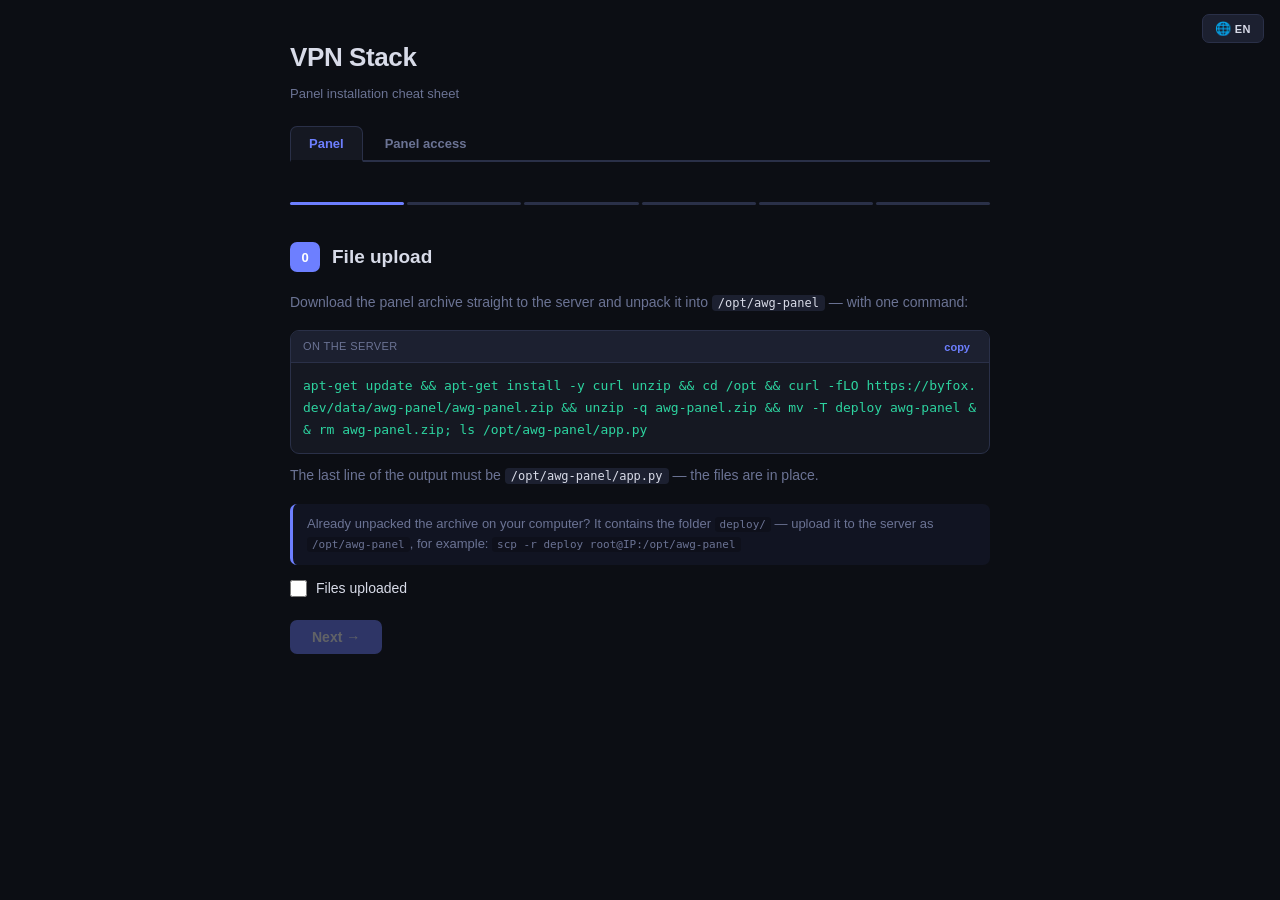
==== commit 316c198c: "Update the panel source to v2.5.8 - Install on a fresh server without a domain: XRay from the panel " ====
--- a/panel/install_interactive.html
+++ b/panel/install_interactive.html
@@ -141,10 +141,11 @@
 <!-- STEP 0 -->
 <div class="step on" data-s="0" data-tab="panel">
 <div class="sh"><div class="sn">0</div><div class="st">Заливка файлов</div></div>
-<div class="desc">Залейте папку <code>awg-panel/</code> в <code>/opt/</code> через scp/sftp.</div>
-<div class="cmd"><div class="cmd-top"><span>scp</span><button class="cbtn" onclick="cp(this)">скопировать</button></div>
-<div class="code">scp -r awg-panel/ root@IP:/opt/</div></div>
-<div class="desc">Результат: <code>/opt/awg-panel/app.py</code>, <code>modules/</code>, <code>static/</code>, <code>data/</code></div>
+<div class="desc">Скачайте архив панели прямо на сервер и распакуйте его в <code>/opt/awg-panel</code> — одной командой:</div>
+<div class="cmd"><div class="cmd-top"><span>на сервере</span><button class="cbtn" onclick="cp(this)">скопировать</button></div>
+<div class="code">apt-get update && apt-get install -y curl unzip && cd /opt && curl -fLO https://byfox.dev/data/awg-panel/awg-panel.zip && unzip -q awg-panel.zip && mv -T deploy awg-panel && rm awg-panel.zip; ls /opt/awg-panel/app.py</div></div>
+<div class="desc">Последняя строка вывода должна быть <code>/opt/awg-panel/app.py</code> — файлы на месте.</div>
+<div class="note info">Архив уже распакован на вашем компьютере? В нём папка <code>deploy/</code> — залейте её на сервер под именем <code>/opt/awg-panel</code>, например: <code>scp -r deploy root@IP:/opt/awg-panel</code></div>
 <div class="chk"><input type="checkbox" id="c1" onchange="toggle('c1','b1')"><label for="c1">Файлы залиты</label></div>
 <div class="btns"><button class="btn bp" id="b1" disabled onclick="go(1)">Далее →</button></div>
 </div>
@@ -153,12 +154,9 @@
 <div class="step" data-s="1" data-tab="panel">
 <div class="sh"><div class="sn">1</div><div class="st">Зависимости</div></div>
 <div class="cmd"><div class="cmd-top"><span>выполнить</span><button class="cbtn" onclick="cp(this)">скопировать</button></div>
-<div class="code">apt-get update && apt-get install -y python3-venv nginx
-cd /opt/awg-panel
-python3 -m venv venv
-./venv/bin/pip install gunicorn flask maxminddb</div></div>
+<div class="code">apt-get update && apt-get install -y python3-venv nginx && cd /opt/awg-panel && python3 -m venv venv && ./venv/bin/pip install gunicorn flask maxminddb</div></div>
 <div class="note info">Пакет <code>maxminddb</code> нужен для гео в логах. Забыли — панель всё равно запустится и предложит доустановить его в «Зависимостях».</div>
-<div class="vbox" data-checks="ensurepip is not available|The virtual environment was not created:::err:::Пакет <code>python3-venv</code> не установлен. Команда: <code>apt install -y python3-venv</code> (на Ubuntu 24.04 — <code>apt install -y python3.12-venv</code>). После установки повторите.;;No module named pip:::err:::pip не установлен в venv. Команда: <code>apt install -y python3-pip</code>;;Successfully installed:::ok:::Зависимости установлены, venv готов.">
+<div class="vbox" data-checks="cd: /opt/awg-panel|No such file or directory:::err:::На сервере нет папки <code>/opt/awg-panel</code> — файлы панели не залиты. Вернитесь на шаг 0.;;ensurepip is not available|The virtual environment was not created:::err:::Пакет <code>python3-venv</code> не установлен. Команда: <code>apt install -y python3-venv</code> (на Ubuntu 24.04 — <code>apt install -y python3.12-venv</code>). После установки повторите.;;No module named pip:::err:::pip не установлен в venv. Команда: <code>apt install -y python3-pip</code>;;Successfully installed:::ok:::Зависимости установлены, venv готов.">
 <div class="vbox-top"><span>опционально: вставьте вывод</span><span class="vstatus">ожидание вывода</span></div>
 <textarea placeholder="Вставьте вывод команды" oninput="verifyOutput(this)"></textarea>
 <div class="vresult"></div>
@@ -230,6 +228,7 @@
 <div class="pbtn sel" data-p="xray" onclick="tpro(this)">Xray</div>
 <div class="pbtn sel" data-p="mtg" onclick="tpro(this)">MTProto</div>
 <div class="pbtn sel" data-p="awg" onclick="tpro(this)">AWG</div>
+<div class="pbtn sel" data-p="hysteria" onclick="tpro(this)">Hysteria 2</div>
 </div>
 <div class="cmd"><div class="cmd-top"><span>server.json</span><button class="cbtn" onclick="cp(this)">скопировать</button></div>
 <div class="code" id="o-srv">Заполните поля</div></div>
@@ -241,6 +240,7 @@
 <!-- STEP 4 -->
 <div class="step" data-s="4" data-tab="panel">
 <div class="sh"><div class="sn">4</div><div class="st">Домен и HTTPS (необязательно)</div></div>
+<div class="note info">Без своего домена панель и VPN работают полностью. Не работает только Telegram WEB-прокси: ему нужен настоящий сертификат домена.</div>
 <div class="note info">Панель уже открыта по IP. Этот шаг нужен, чтобы входить по домену и по HTTPS. После него панель и сайт откроются на <code>https://домен:8081</code>.</div>
 <div class="desc">Порт 443 панель занимает сама, пока он свободен, и уступает его, когда появляется XRay или WEB-прокси. Адрес <code>https://домен</code>при этом продолжит работать за XRay в режиме TLS. Порядок важен: сначала сертификат, потом XRay. Кнопка установки сама выбирает режим: сертификат есть — TLS, сертификата нет — Reality.</div>
 <div class="ig"><label>Домен панели</label><input id="f-ngdom" placeholder="example.com" oninput="genNg()">
@@ -323,11 +323,13 @@
 <div class="r"><span class="l">Протоколы</span><span class="v" id="s-pro">—</span></div>
 <div class="r"><span class="l">Панель</span><span class="v" id="s-url">—</span></div>
 </div>
-<div class="desc">Раскладка портов у включённых протоколов:</div>
+<div class="desc">Порты панель подбирает сама при установке протокола и открывает их в фаерволе. Обычно получается так:</div>
 <div class="summary">
-<div class="r"><span class="l">443/tcp</span><span class="v">Xray VLESS+TLS</span></div>
-<div class="r"><span class="l">443/udp</span><span class="v">AWG (если вкл.)</span></div>
-<div class="r"><span class="l">8443/tcp</span><span class="v">mtg MTProto</span></div>
+<div class="r"><span class="l">443/tcp</span><span class="v">XRay VLESS: TLS со своим доменом или Reality без него</span></div>
+<div class="r"><span class="l">443/udp</span><span class="v">Hysteria 2</span></div>
+<div class="r"><span class="l">20000–29999/udp</span><span class="v">прыжки по портам Hysteria</span></div>
+<div class="r"><span class="l">4443/udp</span><span class="v">AmneziaWG (443/udp, если Hysteria не выбрана)</span></div>
+<div class="r"><span class="l">8443/tcp</span><span class="v">MTProto</span></div>
 <div class="r"><span class="l">8081/tcp</span><span class="v">вход в панель (nginx)</span></div>
 <div class="r"><span class="l">5000</span><span class="v">gunicorn panel (localhost)</span></div>
 <div class="r"><span class="l">10085</span><span class="v">Xray stats API (localhost)</span></div>
@@ -490,7 +492,7 @@
 initBar();
 </script>
 <script>
-window.I18N_EN = {exact: {"и": "and", "показать пароль и адрес": "show the password and address", "Панель сама открыла порт": "The panel has opened port", ". Откройте адрес из файла, например": "by itself. Open the address from the file, for example", ", и войдите этим паролем. Дальше всё делается в панели: протоколы, клиенты, настройки.": "and log in with this password. Everything else is done in the panel: protocols, clients, settings.", "Пока нет сертификата, вход идёт по http без шифрования, и пароль передаётся открытым. Для постоянной работы выпустите сертификат на шаге 4.": "Until there is a certificate, login goes over unencrypted http and the password is sent in the clear. For regular use, issue a certificate in step 4.", "Адрес не открывается? Откройте порт 8081 в фаерволе хостера. Адреса нет в файле — значит, nginx не поставился. В любом случае можно зайти через SSH-туннель:": "The address does not open? Open port 8081 in the hosting provider's firewall. No address in the file means nginx was not installed. Either way you can get in through an SSH tunnel:", "Не закрывая это окно, откройте": "Keeping this window open, go to", "Домен и HTTPS (необязательно)": "Domain and HTTPS (optional)", "Панель уже открыта по IP. Этот шаг нужен, чтобы входить по домену и по HTTPS. После него панель и сайт откроются на": "The panel is already open by IP. This step lets you log in by domain over HTTPS. After it the panel and site open at", "Порт 443 панель занимает сама, пока он свободен, и уступает его, когда появляется XRay или WEB-прокси. Адрес": "The panel takes port 443 itself while it is free and gives it up when XRay or the WEB proxy appears. The address", "при этом продолжит работать за XRay в режиме TLS. Порядок важен: сначала сертификат, потом XRay. Кнопка установки сама выбирает режим: сертификат есть — TLS, сертификата нет — Reality.": "keeps working behind XRay in TLS mode. Order matters: certificate first, then XRay. The install button picks the mode itself: with a certificate it uses TLS, without one Reality.", "Вход по домену, нужен сертификат": "Login by domain, a certificate is required", "Reality — сертификат не нужен. Xray притворяется чужим сайтом. Панель останется на порту 8081 — см. вкладку «Доступ к панели».": "Reality — no certificate needed. Xray pretends to be another site. The panel stays on port 8081 — see the “Panel access” tab.", "1. поставить certbot": "1. install certbot", "5. включить HTTPS на панели": "5. enable HTTPS on the panel", "Через минуту панель откроется на": "Within a minute the panel opens at", ". Старый адрес по http перестанет работать.": ". The old http address stops working.", "Нужен VPN? Установите XRay: вкладка XRay в панели → кнопка установки. Сертификат панель найдёт сама и поставит XRay в режиме TLS.": "Need a VPN? Install XRay: XRay tab in the panel → install button. The panel finds the certificate itself and installs XRay in TLS mode.", "На сервере ничего делать не нужно: панель уже открыта на порту 8081. XRay ставится кнопкой на вкладке XRay.": "Nothing to do on the server: the panel is already open on port 8081. XRay is installed with the button on the XRay tab.", "Панель открывается по домену": "The panel opens by domain", "Шаг 4 пропущен — проверять нечего: панель работает и открывается по адресу из шага 2. Команда ниже — для тех, кто настроил домен.": "Step 4 was skipped, so there is nothing to check: the panel works and opens at the address from step 2. The command below is for those who set up a domain.", "вход в панель (nginx)": "panel login (nginx)", "По домену или IP сервера панель пока не откроется, и это нормально: снаружи она закрыта. Как открыть — на шаге 4.": "The panel will not open by domain or server IP yet, and that is expected: it is closed from the outside. Step 4 explains how to open it.", "Нужно, только если панель должна открываться снаружи, а не через SSH-туннель из шага 2. Без этого шага адрес": "Needed only if the panel should open from the outside rather than through the SSH tunnel from step 2. Without this step", "не откроется: порт 443 слушает XRay, а его ещё нет.": "will not open: port 443 is served by XRay, which is not installed yet.", "Порядок важен: сначала сертификат, потом XRay. Кнопка установки сама выбирает режим: сертификат есть — TLS, и панель открывается на домене; сертификата нет — Reality, и панель уходит на отдельный порт.": "Order matters: certificate first, then XRay. The install button picks the mode itself: with a certificate it uses TLS and the panel opens on the domain; without one it uses Reality and the panel moves to a separate port.", "Панель открывается на домене, нужен сертификат": "The panel opens on the domain, a certificate is required", "Reality — сертификат не нужен. Xray притворяется чужим сайтом. Панель будет открываться на отдельном порту — см. вкладку «Доступ к панели».": "Reality — no certificate needed. Xray pretends to be another site. The panel will open on a separate port — see the “Panel access” tab.", "Выпускаем сертификат Let's Encrypt. Порт 80 должен быть открыт, в том числе в фаерволе хостера.": "Issuing a Let's Encrypt certificate. Port 80 must be open, including in the hosting provider's firewall.", "1. поставить nginx и certbot": "1. install nginx and certbot", "2. конфиг для проверки домена": "2. config for domain validation", "4. получить сертификат": "4. get the certificate", "Плагин": "Do not use the", "здесь не используйте: он добавит в nginx": "plugin here: it adds", ", а этот порт нужен XRay.": "to nginx, and XRay needs that port.", "5. Установить XRay": "5. Install XRay", "Зайдите в панель через туннель из шага 2: вкладка XRay → кнопка установки. Сертификат панель найдёт сама и поставит XRay в режиме TLS.": "Open the panel through the tunnel from step 2: XRay tab → install button. The panel finds the certificate itself and installs XRay in TLS mode.", "После этого панель откроется на": "After that the panel opens at", "XRay уже стоит в Reality? Переключите его: вкладка XRay → ⚙ → «Режим на 443» → TLS.": "XRay already running in Reality? Switch it: XRay tab → ⚙ → “Mode on 443” → TLS.", "Сертификат не нужен. На сервере нужен только nginx: через него панель откроет свой порт.": "No certificate needed. The server only needs nginx: the panel opens its own port through it.", "1. поставить nginx": "1. install nginx", "2. Установить XRay": "2. Install XRay", "Зайдите в панель через туннель из шага 2: вкладка XRay → кнопка установки. Панель сама перейдёт на порт 8081 и напишет новый адрес.": "Open the panel through the tunnel from step 2: XRay tab → install button. The panel moves to port 8081 by itself and shows the new address.", "Панель открывается снаружи": "The panel opens from the outside", "^\\s*200\\s*$:::ok:::Панель работает. Откройте в браузере и залогиньтесь.;;^\\s*301\\s*$:::ok:::Редирект на HTTPS — нормально если запрашивали http. Повторите с https://;;^\\s*502\\s*$:::err:::Bad Gateway: nginx работает, но gunicorn упал. Проверьте: <code>systemctl status awg-panel</code>;;^\\s*404\\s*$:::err:::Nginx не нашёл маршрут. Проверьте <code>server_name</code> в /etc/nginx/sites-enabled/.;;^\\s*000\\s*$:::err:::Не удалось подключиться. Панель или nginx не запущены, порт 8081 закрыт или DNS не резолвится. Проверки: <code>systemctl status awg-panel nginx</code>, <code>ufw status</code>, <code>dig +short DOMAIN</code>.;;SSL|certificate:::err:::Проблема с сертификатом. Проверьте права: <code>chmod 755 /etc/letsencrypt/archive/DOMAIN/</code> и <code>chmod 644 .../\\\\*.pem</code>": "^\\s*200\\s*$:::ok:::The panel is up. Open it in the browser and log in.;;^\\s*301\\s*$:::ok:::Redirect to HTTPS — expected if you requested http. Repeat with https://;;^\\s*502\\s*$:::err:::Bad Gateway: nginx is up but gunicorn died. Check: <code>systemctl status awg-panel</code>;;^\\s*404\\s*$:::err:::Nginx found no route. Check <code>server_name</code> in /etc/nginx/sites-enabled/.;;^\\s*000\\s*$:::err:::Could not connect. The panel or nginx is not running, port 8081 is closed or DNS does not resolve. Checks: <code>systemctl status awg-panel nginx</code>, <code>ufw status</code>, <code>dig +short DOMAIN</code>.;;SSL|certificate:::err:::Certificate problem. Check permissions: <code>chmod 755 /etc/letsencrypt/archive/DOMAIN/</code> and <code>chmod 644 .../\\\\*.pem</code>", "на шаге 3.": "at step 3.", "нужен для гео в логах. Забыли — панель всё равно запустится и предложит доустановить его в «Зависимостях».": "is used for geo in the logs. Skip it and the panel still starts — it will offer to install it under “Dependencies”.", "Шаг 4 пропущен — проверять нечего: панель работает и открывается через туннель. Команда ниже — для тех, кто настроил домен.": "Step 4 skipped — nothing to check here: the panel is running and opens through the tunnel. The command below is for those who set up a domain.", "Раскладка портов у включённых протоколов:": "Port layout for the protocols you enabled:", "Заливка файлов": "Uploading the files", "Запуск и первый вход": "Start and first login", "server.json (необязательно)": "server.json (optional)", "Открыть панель наружу (необязательно)": "Expose the panel (optional)", "Пароль панель создала сама при первом запуске и записала в журнал сервиса — забираем его:": "The panel generated the password on first start and wrote it to the service journal — grab it:", "показать пароль": "show the password", "Пароль временный: панель попросит сменить его при первом входе, после смены файл": "The password is temporary: the panel asks you to change it on first login, after that the file", "удаляется сам.": "is removed automatically.", "Панель слушает": "The panel listens on", ". Чтобы открыть её прямо сейчас, без домена и сертификата — проброс порта с вашей машины:": ". To open it right now, without a domain or certificate — forward the port from your machine:", "на своём компьютере": "on your own machine", "Не закрывая это окно, откройте": "Leaving that window open, go to", "и войдите паролем из журнала. Дальше всё делается в панели: протоколы, клиенты, домен, постоянный доступ снаружи.": "and log in with the password from the journal. Everything else is done in the panel: protocols, clients, domain, permanent outside access.", "Можно пропустить: без файла панель создаст его сама, а имя сервера спросит при первом входе.": "Can be skipped: without the file the panel creates it itself and asks for the server name on first login.", "<div class=\"vbox\" data-checks=\"latest handshake:::ok:::Handshake есть — AWG работает, клиенты подключаются.;;peer:.*\\n(?!.*handshake):::err:::Peer есть, но handshake не было: у клиента старый .conf или UDP-порт закрыт снаружи.;;Cannot find device|does not exist:::err:::Интерфейс awg0 не поднят. Команда: <code>awg-quick up awg0</code>\">\n<div class=\"vbox-top\"><span>опционально: вставьте вывод</span><span class=\"vstatus\">ожидание вывода</span></div>\n<textarea placeholder=\"Вставьте вывод awg show awg0\" oninput=\"verifyOutput(this)\"></textarea>\n<div class=\"vresult\"></div>\n</div>\n<div class=\"note warn\">Если конфиг остался от прежней установки и в нём H1-H4 = 1/2/3/4 — это обычный WireGuard, его видит DPI. Панель при установке пишет случайные.</div>": "<div class=\"vbox\" data-checks=\"latest handshake:::ok:::Handshake is present — AWG works, clients connect.;;peer:.*\\n(?!.*handshake):::err:::Peer is there but no handshake: the client uses an old .conf, or the UDP port is closed from outside.;;Cannot find device|does not exist:::err:::Interface awg0 is down. Command: <code>awg-quick up awg0</code>\">\n<div class=\"vbox-top\"><span>optional: paste the output</span><span class=\"vstatus\">waiting for output</span></div>\n<textarea placeholder=\"Paste the output of awg show awg0\" oninput=\"verifyOutput(this)\"></textarea>\n<div class=\"vresult\"></div>\n</div>\n<div class=\"note warn\">If the config is left over from an older setup and has H1-H4 = 1/2/3/4, that is plain WireGuard and DPI sees it. The panel writes random ones on install.</div>", "AmneziaWG ставит панель: вкладка AmneziaWG → «Установить». Ключи, подсеть, обфускацию, порт и запуск интерфейса она делает сама —": "AmneziaWG is installed by the panel: the AmneziaWG tab → «Install». Keys, subnet, obfuscation, port and interface start are all done for you —", "править не нужно.": "needs no editing.", "проверка": "check", "Если конфиг остался от прежней установки и в нём H1-H4 = 1/2/3/4 — это обычный WireGuard, его видит DPI. Панель при установке пишет случайные.": "If the config is left over from an older setup and has H1-H4 = 1/2/3/4, that is plain WireGuard and DPI sees it. The panel writes random ones on install.", "Шпаргалка по установке панели": "Panel installation cheat sheet", "Что понадобится до начала:": "What you need before you start:", "VPS на Debian/Ubuntu с root-доступом по SSH": "A Debian/Ubuntu VPS with root access over SSH", "Домен с A-записью на IP сервера (не нужен, если Xray будет в режиме Reality)": "A domain with an A record pointing to the server IP (not needed if Xray runs in Reality mode)", "Порты 22, 80, 443 открыты в ufw": "Ports 22, 80 and 443 open in ufw", "Python 3 и venv (шаг 3 поставит недостающее)": "Python 3 and venv (step 3 installs whatever is missing)", "Протоколы заранее ставить не нужно: XRay, MTProto и AmneziaWG панель поставит сама — кнопка «Установить» в блоке версий или иконка": "No need to install the protocols in advance: the panel installs XRay, MTProto and AmneziaWG itself — the «Install» button in the versions block, or the", "слева от ⚙ → вкладка протокола. Она подберёт свободный порт и откроет его в ufw. У AmneziaWG установка идёт по шагам: заголовки ядра, репозиторий, сборка DKMS-модуля, серверный конфиг и запуск интерфейса — это несколько минут.": "icon left of ⚙ → protocol tab. It picks a free port and opens it in ufw. For AmneziaWG the install runs as visible steps: kernel headers, repository, DKMS module build, server config and interface start - a few minutes.", "Nginx и сертификат": "Nginx and certificate", "Домен панели": "Panel domain", "Домен с A-записью на IP этого сервера. Он же подставится в": "A domain with an A record pointing to this server's IP. The same one is filled into", "на шаге 4.": "at step 4.", "Режим XRay:": "XRay mode:", "Пакет": "Package", "обязателен — без него панель падает с ModuleNotFoundError при первом же запросе на логи с гео.": "is required — without it the panel crashes with ModuleNotFoundError on the very first request for geo logs.", "Строка <code>prefer-ip = \"only-ipv4\"</code> обязательна. При кривом IPv6 на сервере mtg молча уходит в чёрную дыру: Telegram коннектится, но прокси не работает, и в логах нет ошибок.": "The line <code>prefer-ip = \"only-ipv4\"</code> is required. With broken IPv6 on the server, mtg silently black-holes: Telegram connects, but the proxy doesn't work, and there are no errors in the logs.", "Пакет <code>maxminddb</code> нужен для гео в логах. Забыли — панель всё равно запустится и предложит доустановить его в «Зависимостях».": "<code>maxminddb</code> is used for geo in the logs. Skip it and the panel still starts — it will offer to install it under “Dependencies”.", "&lt;домен&gt;": "&lt;domain&gt;", "&lt;ключ&gt;": "&lt;key&gt;", "&lt;порт&gt;": "&lt;port&gt;", "(AWG 2.0). Если H1-H4 равны 1/2/3/4 — это обычный WireGuard, DPI его видит.": "(AWG 2.0). If H1-H4 equal 1/2/3/4 — it's plain WireGuard, DPI can see it.", "(AWG, зарезервировано даже если AWG не ставите),": "(AWG, reserved even if you don't install AWG),", "(PowerShell), правая кнопка мыши (CMD),": "(PowerShell), right mouse button (CMD),", "(TLS, если есть серт) или": "(TLS, if you have a cert) or", "(Windows Terminal). Символы при вводе пароля не отображаются — это нормально, просто нажмите Enter.": "(Windows Terminal). Characters are not shown while typing the password — that's normal, just press Enter.", "(stats API). Если порт 443 показывается с IP": "(stats API). If port 443 is shown with IP", "(xray|mtg|awg)\\s+УСТАНОВЛЕН:::err:::<strong>СТОП</strong>: на сервере уже установлен xray/mtg/awg. Эта шпаргалка только для свежего VPS — иначе перезатрёте рабочие конфиги. Используйте её на другом сервере или сначала забэкапьте текущий.;;УСТАНОВЛЕН:::ok:::Часть базовых пакетов уже стоит (nginx/certbot/fail2ban/ufw) — это нормально, <code>apt install</code> просто пропустит. Можно продолжать.": "(xray|mtg|awg)\\s+УСТАНОВЛЕН:::err:::<strong>STOP</strong>: xray/mtg/awg is already installed on the server. This cheat sheet is only for a fresh VPS — otherwise you'll overwrite working configs. Use it on another server or back up the current one first.;;УСТАНОВЛЕН:::ok:::Some of the base packages are already installed (nginx/certbot/fail2ban/ufw) — that's normal, <code>apt install</code> will just skip them. You can continue.", "(УЖЕ СУЩЕСТВУЕТ|СЕРВИС РАБОТАЕТ):::err:::Панель уже развёрнута. Шаги ниже перезатрут <code>admin.json</code>, <code>server.json</code> и venv. Сначала <code>cp -r /opt/awg-panel /root/awg-panel-backup</code>;;нет, можно ставить:::ok:::Чистая установка, продолжаем.": "(УЖЕ СУЩЕСТВУЕТ|СЕРВИС РАБОТАЕТ):::err:::The panel is already deployed. The steps below will overwrite <code>admin.json</code>, <code>server.json</code> and venv. First run <code>cp -r /opt/awg-panel /root/awg-panel-backup</code>;;нет, можно ставить:::ok:::Clean install, continuing.", "(для VLESS) и одна с": "(for VLESS) and one with", "(доступ),": "(access),", "(если маскировка/ключ —": "(if masking/key —", "(если серта нет).": "(if there's no cert).", "(или": "(or", "(или больше, если кто-то уже долбился). Главное — что jail активен.": "(or more, if someone has already been hammering it). The main thing is that the jail is active.", "(или другое число). Запомните это число — оно нужно для следующей команды.": "(or another number). Remember this number — you'll need it for the next command.", "(на Ubuntu 24.04 —": "(on Ubuntu 24.04 —", "(например": "(for example", "(порт закроется в ufw, nginx-блок снимется). Режим верни на «Маскировка» или «Вход по IP».": "(the port will close in ufw, the nginx block will be removed). Switch the mode back to «Masking» or «Login by IP».", "(только после первого подключения клиента).": "(only after the client's first connection).", ") или скачать .deb пакеты на свой компьютер и залить на сервер через scp.;;Installation complete|setup completed:::ok:::Установка завершена. Можно переходить к проверке конфига.;;dpkg was interrupted:::err:::Прерванная установка пакета. Восстановите:": ") or download the .deb packages to your computer and upload them to the server via scp.;;Installation complete|setup completed:::ok:::Installation complete. You can move on to checking the config.;;dpkg was interrupted:::err:::Interrupted package installation. Restore:", ") — handshake пройдёт, но трафик маршрутизироваться не будет. Проверьте также что": ") — the handshake will pass, but traffic won't be routed. Also check that", ") → выбери режим": ") → select the mode", ")\"><label for=\"c1\">Файлы залиты</label></div>\n<div class=\"btns\"><button class=\"btn bs\" onclick=\"go(0)\">← Назад</button><button class=\"btn bp\" id=\"b1\" disabled onclick=\"go(2)\">Далее →</button></div>\n</div>\n\n<!-- STEP 1 -->\n<div class=\"step\" data-s=\"2\" data-tab=\"panel\">\n<div class=\"sh\"><div class=\"sn\">2</div><div class=\"st\">Зависимости</div></div>\n<div class=\"cmd\"><div class=\"cmd-top\"><span>выполнить</span><button class=\"cbtn\" onclick=\"cp(this)\">скопировать</button></div>\n<div class=\"code\">cd /opt/awg-panel\npython3 -m venv venv\n./venv/bin/pip install gunicorn flask</div></div>\n<div class=\"vbox\" data-checks=\"ensurepip is not available|The virtual environment was not created:::err:::Пакет <code>python3-venv</code> не установлен. Команда: <code>apt install -y python3-venv</code> (на Ubuntu 24.04 — <code>apt install -y python3.12-venv</code>). После установки повторите.;;No module named pip:::err:::pip не установлен в venv. Команда: <code>apt install -y python3-pip</code>;;Successfully installed:::ok:::Зависимости установлены, venv готов.\">\n<div class=\"vbox-top\"><span>опционально: вставьте вывод</span><span class=\"vstatus\">ожидание вывода</span></div>\n<textarea placeholder=\"Вставьте вывод команды\" oninput=\"verifyOutput(this)\"></textarea>\n<div class=\"vresult\"></div>\n</div>\n<div class=\"chk\"><input type=\"checkbox\" id=\"c2\" onchange=\"toggle(": ")\"><label for=\"c1\">Files uploaded</label></div>\n<div class=\"btns\"><button class=\"btn bs\" onclick=\"go(0)\">← Back</button><button class=\"btn bp\" id=\"b1\" disabled onclick=\"go(2)\">Next →</button></div>\n</div>\n\n<!-- STEP 1 -->\n<div class=\"step\" data-s=\"2\" data-tab=\"panel\">\n<div class=\"sh\"><div class=\"sn\">2</div><div class=\"st\">Dependencies</div></div>\n<div class=\"cmd\"><div class=\"cmd-top\"><span>run</span><button class=\"cbtn\" onclick=\"cp(this)\">copy</button></div>\n<div class=\"code\">cd /opt/awg-panel\npython3 -m venv venv\n./venv/bin/pip install gunicorn flask</div></div>\n<div class=\"vbox\" data-checks=\"ensurepip is not available|The virtual environment was not created:::err:::The <code>python3-venv</code> package is not installed. Command: <code>apt install -y python3-venv</code> (on Ubuntu 24.04 — <code>apt install -y python3.12-venv</code>). After installing, retry.;;No module named pip:::err:::pip is not installed in the venv. Command: <code>apt install -y python3-pip</code>;;Successfully installed:::ok:::Dependencies installed, venv is ready.\">\n<div class=\"vbox-top\"><span>optional: paste the output</span><span class=\"vstatus\">awaiting output</span></div>\n<textarea placeholder=\"Paste the command output\" oninput=\"verifyOutput(this)\"></textarea>\n<div class=\"vresult\"></div>\n</div>\n<div class=\"chk\"><input type=\"checkbox\" id=\"c2\" onchange=\"toggle(", ")\"><label for=\"c2\">Выполнено</label></div>\n<div class=\"btns\"><button class=\"btn bs\" onclick=\"go(1)\">← Назад</button><button class=\"btn bp\" id=\"b2\" disabled onclick=\"go(3)\">Далее →</button></div>\n</div>\n\n<!-- STEP 2 -->\n<div class=\"step\" data-s=\"3\" data-tab=\"panel\">\n<div class=\"sh\"><div class=\"sn\">3</div><div class=\"st\">server.json</div></div>\n<div class=\"desc\">Данные вашего сервера. Команда генерируется автоматически.</div>\n<div class=\"ig\"><label>Название</label><input id=\"f-name\" placeholder=\"myserver\" oninput=\"genSrv()\">\n<div class=\"desc\" style=\"margin:4px 0 0\">Произвольное имя для отображения в панели. Любое.</div></div>\n<div class=\"ig\"><label>IP сервера</label><input id=\"f-ip\" placeholder=\"1.2.3.4\" oninput=\"genSrv()\">\n<div class=\"desc\" style=\"margin:4px 0 0\">Внешний (публичный) IP вашего VPS. Узнать: <code>curl ifconfig.me</code></div></div>\n<div class=\"ig\"><label>Домен (SNI)</label><input id=\"f-dom\" placeholder=\"example.com\" oninput=\"genSrv()\">\n<div class=\"desc\" style=\"margin:4px 0 0\">Домен, на который выпущен сертификат (TLS-режим) или домен маскировки (Reality-режим, например <code>www.google.com</code>). Клиенты будут подключаться с этим SNI.</div></div>\n<div class=\"desc\" style=\"margin:6px 0\">Какие вкладки показать в панели (потом меняется в настройках):</div>\n<div class=\"protos\">\n<div class=\"pbtn sel\" data-p=\"xray\" onclick=\"tpro(this)\">Xray</div>\n<div class=\"pbtn sel\" data-p=\"mtg\" onclick=\"tpro(this)\">MTProto</div>\n<div class=\"pbtn sel\" data-p=\"awg\" onclick=\"tpro(this)\">AWG</div>\n</div>\n<div class=\"cmd\"><div class=\"cmd-top\"><span>server.json</span><button class=\"cbtn\" onclick=\"cp(this)\">скопировать</button></div>\n<div class=\"code\" id=\"o-srv\">Заполните поля</div></div>\n<div class=\"note err\">IP и домен должны быть от <strong>этого</strong> сервера. Иначе панель будет генерировать ссылки на чужой IP/SNI.</div>\n<div class=\"chk\"><input type=\"checkbox\" id=\"c3\" onchange=\"toggle(": ")\"><label for=\"c2\">Done</label></div>\n<div class=\"btns\"><button class=\"btn bs\" onclick=\"go(1)\">← Back</button><button class=\"btn bp\" id=\"b2\" disabled onclick=\"go(3)\">Next →</button></div>\n</div>\n\n<!-- STEP 2 -->\n<div class=\"step\" data-s=\"3\" data-tab=\"panel\">\n<div class=\"sh\"><div class=\"sn\">3</div><div class=\"st\">server.json</div></div>\n<div class=\"desc\">Your server's details. The command is generated automatically.</div>\n<div class=\"ig\"><label>Name</label><input id=\"f-name\" placeholder=\"myserver\" oninput=\"genSrv()\">\n<div class=\"desc\" style=\"margin:4px 0 0\">An arbitrary name to display in the panel. Anything.</div></div>\n<div class=\"ig\"><label>Server IP</label><input id=\"f-ip\" placeholder=\"1.2.3.4\" oninput=\"genSrv()\">\n<div class=\"desc\" style=\"margin:4px 0 0\">External (public) IP of your VPS. Find it: <code>curl ifconfig.me</code></div></div>\n<div class=\"ig\"><label>Domain (SNI)</label><input id=\"f-dom\" placeholder=\"example.com\" oninput=\"genSrv()\">\n<div class=\"desc\" style=\"margin:4px 0 0\">The domain the certificate was issued for (TLS mode) or the masking domain (Reality mode, for example <code>www.google.com</code>). Clients will connect with this SNI.</div></div>\n<div class=\"desc\" style=\"margin:6px 0\">Protocols (Xray is required):</div>\n<div class=\"protos\">\n<div class=\"pbtn sel\" data-p=\"xray\" onclick=\"tpro(this)\">Xray</div>\n<div class=\"pbtn sel\" data-p=\"mtg\" onclick=\"tpro(this)\">MTProto</div>\n<div class=\"pbtn sel\" data-p=\"awg\" onclick=\"tpro(this)\">AWG</div>\n</div>\n<div class=\"cmd\"><div class=\"cmd-top\"><span>server.json</span><button class=\"cbtn\" onclick=\"cp(this)\">copy</button></div>\n<div class=\"code\" id=\"o-srv\">Fill in the fields</div></div>\n<div class=\"note err\">The IP and domain must belong to <strong>this</strong> server. Otherwise the panel will generate links to the wrong IP/SNI.</div>\n<div class=\"chk\"><input type=\"checkbox\" id=\"c3\" onchange=\"toggle(", ")\"><label for=\"c5\">Параметры совпадают, AWG работает</label></div>\n<div class=\"btns\"><button class=\"btn bs\" onclick=\"go(4)\">← Назад</button><button class=\"btn bp\" id=\"b5\" disabled onclick=\"go(6)\">Далее →</button></div>\n</div>\n</div>\n\n<!-- STEP 5 -->\n<div class=\"step\" data-s=\"6\" data-tab=\"panel\">\n<div class=\"sh\"><div class=\"sn\">6</div><div class=\"st\">Запуск</div></div>\n<div class=\"cmd\"><div class=\"cmd-top\"><span>создать сервис</span><button class=\"cbtn\" onclick=\"cp(this)\">скопировать</button></div>\n<div class=\"code\">cat > /etc/systemd/system/awg-panel.service <<": ")\"><label for=\"c5\">Parameters match, AWG is working</label></div>\n<div class=\"btns\"><button class=\"btn bs\" onclick=\"go(4)\">← Back</button><button class=\"btn bp\" id=\"b5\" disabled onclick=\"go(6)\">Next →</button></div>\n</div>\n</div>\n\n<!-- STEP 5 -->\n<div class=\"step\" data-s=\"6\" data-tab=\"panel\">\n<div class=\"sh\"><div class=\"sn\">6</div><div class=\"st\">Launch</div></div>\n<div class=\"cmd\"><div class=\"cmd-top\"><span>create service</span><button class=\"cbtn\" onclick=\"cp(this)\">copy</button></div>\n<div class=\"code\">cat > /etc/systemd/system/awg-panel.service <<", ")\"><label for=\"c6\">active (running)</label></div>\n<div class=\"btns\"><button class=\"btn bs\" onclick=\"go(5)\">← Назад</button><button class=\"btn bp\" id=\"b6\" disabled onclick=\"go(7)\">Далее →</button></div>\n</div>\n\n<!-- STEP 6 -->\n<div class=\"step\" data-s=\"7\" data-tab=\"panel\">\n<div class=\"sh\"><div class=\"sn\">✓</div><div class=\"st\">Готово</div></div>\n<div class=\"cmd\"><div class=\"cmd-top\"><span>финальная проверка</span><button class=\"cbtn\" onclick=\"cp(this)\">скопировать</button></div>\n<div class=\"code\" id=\"o-curl\">curl -sk -o /dev/null -w \"%{http_code}\n\" https://ДОМЕН</div></div>\n<div class=\"vbox\" data-checks=\"^\\s*200\\s*$:::ok:::Панель работает. Откройте в браузере и залогиньтесь.;;^\\s*301\\s*$:::ok:::Редирект на HTTPS — нормально если запрашивали http. Повторите с https://;;^\\s*502\\s*$:::err:::Bad Gateway: nginx работает, но gunicorn упал. Проверьте: <code>systemctl status awg-panel</code>;;^\\s*404\\s*$:::err:::Nginx не нашёл маршрут. Проверьте <code>server_name</code> в /etc/nginx/sites-enabled/.;;^\\s*000\\s*$:::err:::Не удалось подключиться. Панель или nginx не запущены, порт 8081 закрыт или DNS не резолвится. Проверки: <code>systemctl status awg-panel nginx</code>, <code>ufw status</code>, <code>dig +short DOMAIN</code>.;;SSL|certificate:::err:::Проблема с сертификатом. Проверьте права: <code>chmod 755 /etc/letsencrypt/archive/DOMAIN/</code> и <code>chmod 644 .../\\*.pem</code>\">\n<div class=\"vbox-top\"><span>опционально: вставьте HTTP-код ответа</span><span class=\"vstatus\">ожидание вывода</span></div>\n<textarea placeholder=\"Вставьте HTTP-код (200, 502, 000 и т.д.)\" oninput=\"verifyOutput(this)\"></textarea>\n<div class=\"vresult\"></div>\n</div>\n<div class=\"note ok\">Ответ <code>200</code> — панель работает. Откройте в браузере и залогиньтесь.</div>\n<div class=\"summary\" id=\"sum\">\n<div class=\"r\"><span class=\"l\">Сервер</span><span class=\"v\" id=\"s-name\">—</span></div>\n<div class=\"r\"><span class=\"l\">IP</span><span class=\"v\" id=\"s-ip\">—</span></div>\n<div class=\"r\"><span class=\"l\">Домен</span><span class=\"v\" id=\"s-dom\">—</span></div>\n<div class=\"r\"><span class=\"l\">Протоколы</span><span class=\"v\" id=\"s-pro\">—</span></div>\n<div class=\"r\"><span class=\"l\">Панель</span><span class=\"v\" id=\"s-url\">—</span></div>\n</div>\n<div class=\"desc\">Раскладка портов:</div>\n<div class=\"summary\">\n<div class=\"r\"><span class=\"l\">443/tcp</span><span class=\"v\">Xray VLESS+TLS</span></div>\n<div class=\"r\"><span class=\"l\">443/udp</span><span class=\"v\">AWG (если вкл.)</span></div>\n<div class=\"r\"><span class=\"l\">8443/tcp</span><span class=\"v\">mtg MTProto</span></div>\n<div class=\"r\"><span class=\"l\">8444</span><span class=\"v\">nginx fallback (localhost)</span></div>\n<div class=\"r\"><span class=\"l\">5000</span><span class=\"v\">gunicorn panel (localhost)</span></div>\n<div class=\"r\"><span class=\"l\">10085</span><span class=\"v\">Xray stats API (localhost)</span></div>\n</div>\n<div class=\"btns\"><button class=\"btn bs\" onclick=\"go(6)\">← Назад</button></div>\n</div>\n\n</div><!-- /tc-panel -->\n\n\n<!-- ╔══════════════════════════════════════════════════════════════╗ -->\n<!-- ║  TAB 2 — SERVER FROM SCRATCH                               ║ -->\n<!-- ╚══════════════════════════════════════════════════════════════╝ -->\n<div class=\"tab-content\" id=\"tc-server\">\n\n<div class=\"bar\" id=\"bar2\"></div>\n\n<!-- S-STEP 0: Подключение -->\n<div class=\"step on\" data-s=\"0\" data-tab=\"server\">\n<div class=\"sh\"><div class=\"sn\">0</div><div class=\"st\">Подключение к серверу</div></div>\n<div class=\"desc\">Введите данные VPS. Эти значения будут подставляться во все команды дальше.</div>\n<div class=\"ig\"><label>IP сервера</label><input id=\"s-f-ip\" placeholder=\"1.2.3.4\" oninput=\"sGen();schk0()\"></div>\n<div class=\"ig\"><label>SSH-порт</label><input id=\"s-f-port\" placeholder=\"22\" value=\"22\" oninput=\"sGen();schk0()\">\n<div class=\"desc\" style=\"margin:4px 0 0\">Стандартный — 22. Если хостер выдал другой (например 23422) — впишите его.</div></div>\n<div class=\"ig\"><label>Основной домен (сайт)</label><input id=\"s-f-domain\" placeholder=\"example.com\" oninput=\"sGen();schk0()\">\n<div class=\"desc\" style=\"margin:4px 0 0\">Домен для отображения сайта/панели в браузере. Должен указывать A-записью на IP сервера.</div></div>\n<div class=\"ig\"><label>Поддомен для протоколов (опционально)</label><input id=\"s-f-subdomain\" placeholder=\"vpn.example.com\" oninput=\"sGen();schk0()\">\n<div class=\"desc\" style=\"margin:4px 0 0\">Если хотите разделить — укажите поддомен для XRay SNI, mtg и клиентских ссылок (например <code>vpn.example.com</code> или <code>proxy.example.com</code>). Тоже должен указывать A-записью на IP сервера. Если пусто — используется основной домен.</div></div>\n<div class=\"ig\"><label>Пароль панели</label><input id=\"s-f-panelpass\" placeholder=\"mySecurePass123\" oninput=\"sGen()\">\n<div class=\"desc\" style=\"margin:4px 0 0\">Будет захэширован SHA256 для <code>admin.json</code>.</div></div>\n<div class=\"ig\"><label>Порт mtg (MTProto)</label><input id=\"s-f-mtgport\" placeholder=\"8443\" value=\"8443\" oninput=\"sGen();schk0()\">\n<div class=\"desc\" style=\"margin:4px 0 0\">По умолчанию <code>8443</code>. Менять обычно не надо. Xray (443/tcp) и AWG (443/udp) <strong>не меняются</strong> — это маскировка под HTTPS и обход блокировок UDP. Менять mtg-порт имеет смысл только если 8443 заблокирован у провайдера (тогда попробуйте 2096 или 8888).</div></div>\n\n<div class=\"desc\" style=\"margin:18px 0 8px;color:var(--text);font-weight:600\">Как подключиться:</div>\n<div class=\"desc\"><strong>Windows</strong> — откройте PowerShell или Windows Terminal. Введите команду ниже. Пароль при запросе вставляйте: <code>Shift+Insert</code> (PowerShell), правая кнопка мыши (CMD), <code>Ctrl+V</code> (Windows Terminal). Символы при вводе пароля не отображаются — это нормально, просто нажмите Enter.</div>\n<div class=\"cmd\"><div class=\"cmd-top\"><span>SSH подключение</span><button class=\"cbtn\" onclick=\"cp(this)\">скопировать</button></div>\n<div class=\"code\" id=\"s-o-ssh\">ssh root@IP -p 22</div></div>\n<div class=\"desc\"><strong>macOS / Linux</strong> — откройте Terminal и введите ту же команду.</div>\n<div class=\"note info\">Если при первом подключении спросит <code>Are you sure you want to continue connecting? (yes/no)</code> — напишите <code>yes</code> и нажмите Enter.</div>\n\n<div class=\"desc\" style=\"margin:18px 0 8px;color:var(--text);font-weight:600\">Протоколы для этого сервера:</div>\n<div class=\"protos\">\n<div class=\"pbtn sel\" data-p=\"xray\" onclick=\"stpro(this)\">Xray</div>\n<div class=\"pbtn sel\" data-p=\"mtg\" onclick=\"stpro(this)\">MTProto</div>\n<div class=\"pbtn\" data-p=\"awg\" onclick=\"stpro(this)\">AWG</div>\n</div>\n\n<div class=\"desc\" style=\"margin:12px 0 8px;color:var(--text);font-weight:600\">Режим TLS для Xray:</div>\n<div class=\"branch\">\n<div class=\"bbtn sel\" data-mode=\"tls\" onclick=\"setTlsMode(this)\">Свой домен + TLS<small>Let": ")\"><label for=\"c6\">active (running)</label></div>\n<div class=\"btns\"><button class=\"btn bs\" onclick=\"go(5)\">← Back</button><button class=\"btn bp\" id=\"b6\" disabled onclick=\"go(7)\">Next →</button></div>\n</div>\n\n<!-- STEP 6 -->\n<div class=\"step\" data-s=\"7\" data-tab=\"panel\">\n<div class=\"sh\"><div class=\"sn\">✓</div><div class=\"st\">Done</div></div>\n<div class=\"cmd\"><div class=\"cmd-top\"><span>final check</span><button class=\"cbtn\" onclick=\"cp(this)\">copy</button></div>\n<div class=\"code\" id=\"o-curl\">curl -sk -o /dev/null -w \"%{http_code}\n\" https://DOMAIN</div></div>\n<div class=\"vbox\" data-checks=\"^\\s*200\\s*$:::ok:::The panel is working. Open it in a browser and log in.;;^\\s*301\\s*$:::ok:::Redirect to HTTPS — fine if you requested http. Retry with https://;;^\\s*502\\s*$:::err:::Bad Gateway: nginx is working, but gunicorn crashed. Check: <code>systemctl status awg-panel</code>;;^\\s*404\\s*$:::err:::Nginx didn't find the route. Check <code>server_name</code> in /etc/nginx/sites-enabled/.;;^\\s*000\\s*$:::err:::Couldn't connect. Xray is not running, port 443 is closed, or DNS doesn't resolve. Checks: <code>systemctl status xray</code>, <code>ufw status</code>, <code>dig +short DOMAIN</code>.;;SSL|certificate:::err:::Certificate problem. Check permissions: <code>chmod 755 /etc/letsencrypt/archive/DOMAIN/</code> and <code>chmod 644 .../\\*.pem</code>\">\n<div class=\"vbox-top\"><span>optional: paste the HTTP response code</span><span class=\"vstatus\">awaiting output</span></div>\n<textarea placeholder=\"Paste the HTTP code (200, 502, 000, etc.)\" oninput=\"verifyOutput(this)\"></textarea>\n<div class=\"vresult\"></div>\n</div>\n<div class=\"note ok\">Response <code>200</code> — the panel is working. Open it in a browser and log in.</div>\n<div class=\"summary\" id=\"sum\">\n<div class=\"r\"><span class=\"l\">Server</span><span class=\"v\" id=\"s-name\">—</span></div>\n<div class=\"r\"><span class=\"l\">IP</span><span class=\"v\" id=\"s-ip\">—</span></div>\n<div class=\"r\"><span class=\"l\">Domain</span><span class=\"v\" id=\"s-dom\">—</span></div>\n<div class=\"r\"><span class=\"l\">Protocols</span><span class=\"v\" id=\"s-pro\">—</span></div>\n<div class=\"r\"><span class=\"l\">Panel</span><span class=\"v\" id=\"s-url\">—</span></div>\n</div>\n<div class=\"desc\">Port layout:</div>\n<div class=\"summary\">\n<div class=\"r\"><span class=\"l\">443/tcp</span><span class=\"v\">Xray VLESS+TLS</span></div>\n<div class=\"r\"><span class=\"l\">443/udp</span><span class=\"v\">AWG (if enabled)</span></div>\n<div class=\"r\"><span class=\"l\">8443/tcp</span><span class=\"v\">mtg MTProto</span></div>\n<div class=\"r\"><span class=\"l\">8444</span><span class=\"v\">nginx fallback (localhost)</span></div>\n<div class=\"r\"><span class=\"l\">5000</span><span class=\"v\">gunicorn panel (localhost)</span></div>\n<div class=\"r\"><span class=\"l\">10085</span><span class=\"v\">Xray stats API (localhost)</span></div>\n</div>\n<div class=\"btns\"><button class=\"btn bs\" onclick=\"go(6)\">← Back</button></div>\n</div>\n\n</div><!-- /tc-panel -->\n\n\n<!-- ╔══════════════════════════════════════════════════════════════╗ -->\n<!-- ║  TAB 2 — SERVER FROM SCRATCH                               ║ -->\n<!-- ╚══════════════════════════════════════════════════════════════╝ -->\n<div class=\"tab-content\" id=\"tc-server\">\n\n<div class=\"bar\" id=\"bar2\"></div>\n\n<!-- S-STEP 0: Connection -->\n<div class=\"step on\" data-s=\"0\" data-tab=\"server\">\n<div class=\"sh\"><div class=\"sn\">0</div><div class=\"st\">Connecting to the server</div></div>\n<div class=\"desc\">Enter the VPS details. These values will be substituted into all the commands below.</div>\n<div class=\"ig\"><label>Server IP</label><input id=\"s-f-ip\" placeholder=\"1.2.3.4\" oninput=\"sGen();schk0()\"></div>\n<div class=\"ig\"><label>SSH port</label><input id=\"s-f-port\" placeholder=\"22\" value=\"22\" oninput=\"sGen();schk0()\">\n<div class=\"desc\" style=\"margin:4px 0 0\">Default is 22. If the host gave you a different one (for example 23422) — enter it.</div></div>\n<div class=\"ig\"><label>Main domain (site)</label><input id=\"s-f-domain\" placeholder=\"example.com\" oninput=\"sGen();schk0()\">\n<div class=\"desc\" style=\"margin:4px 0 0\">Domain for displaying the site/panel in the browser. Must point with an A record to the server's IP.</div></div>\n<div class=\"ig\"><label>Subdomain for protocols (optional)</label><input id=\"s-f-subdomain\" placeholder=\"vpn.example.com\" oninput=\"sGen();schk0()\">\n<div class=\"desc\" style=\"margin:4px 0 0\">If you want to split them — specify a subdomain for XRay SNI, mtg and client links (for example <code>vpn.example.com</code> or <code>proxy.example.com</code>). It must also point with an A record to the server's IP. If empty — the main domain is used.</div></div>\n<div class=\"ig\"><label>Panel password</label><input id=\"s-f-panelpass\" placeholder=\"mySecurePass123\" oninput=\"sGen()\">\n<div class=\"desc\" style=\"margin:4px 0 0\">Will be hashed with SHA256 for <code>admin.json</code>.</div></div>\n<div class=\"ig\"><label>mtg port (MTProto)</label><input id=\"s-f-mtgport\" placeholder=\"8443\" value=\"8443\" oninput=\"sGen();schk0()\">\n<div class=\"desc\" style=\"margin:4px 0 0\">Default is <code>8443</code>. Usually no need to change. Xray (443/tcp) and AWG (443/udp) <strong>don't change</strong> — that's masking as HTTPS and a bypass of UDP blocks. Changing the mtg port only makes sense if 8443 is blocked by your provider (then try 2096 or 8888).</div></div>\n\n<div class=\"desc\" style=\"margin:18px 0 8px;color:var(--text);font-weight:600\">How to connect:</div>\n<div class=\"desc\"><strong>Windows</strong> — open PowerShell or Windows Terminal. Enter the command below. When prompted for the password, paste it: <code>Shift+Insert</code> (PowerShell), right mouse button (CMD), <code>Ctrl+V</code> (Windows Terminal). Characters are not shown while typing the password — that's normal, just press Enter.</div>\n<div class=\"cmd\"><div class=\"cmd-top\"><span>SSH connection</span><button class=\"cbtn\" onclick=\"cp(this)\">copy</button></div>\n<div class=\"code\" id=\"s-o-ssh\">ssh root@IP -p 22</div></div>\n<div class=\"desc\"><strong>macOS / Linux</strong> — open Terminal and enter the same command.</div>\n<div class=\"note info\">If on the first connection it asks <code>Are you sure you want to continue connecting? (yes/no)</code> — type <code>yes</code> and press Enter.</div>\n\n<div class=\"desc\" style=\"margin:18px 0 8px;color:var(--text);font-weight:600\">Protocols for this server:</div>\n<div class=\"protos\">\n<div class=\"pbtn sel\" data-p=\"xray\" onclick=\"stpro(this)\">Xray</div>\n<div class=\"pbtn sel\" data-p=\"mtg\" onclick=\"stpro(this)\">MTProto</div>\n<div class=\"pbtn\" data-p=\"awg\" onclick=\"stpro(this)\">AWG</div>\n</div>\n\n<div class=\"desc\" style=\"margin:12px 0 8px;color:var(--text);font-weight:600\">TLS mode for Xray:</div>\n<div class=\"branch\">\n<div class=\"bbtn sel\" data-mode=\"tls\" onclick=\"setTlsMode(this)\">Own domain + TLS<small>Let", ")\"><label for=\"s-c5\">Nginx настроен</label></div>\n<div class=\"btns\"><button class=\"btn bs\" onclick=\"sgo(4)\">← Назад</button><button class=\"btn bp\" id=\"s-b5\" disabled onclick=\"sgo(6)\">Далее →</button></div>\n</div>\n\n<!-- S-STEP 6: Xray -->\n<div class=\"step\" data-s=\"6\" data-tab=\"server\">\n<div class=\"sh\"><div class=\"sn\">6</div><div class=\"st\">Xray (VLESS)</div></div>\n\n<div class=\"cmd\"><div class=\"cmd-top\"><span>0. проверка</span><button class=\"cbtn\" onclick=\"cp(this)\">скопировать</button></div>\n<div class=\"code\">command -v xray && echo \"УЖЕ УСТАНОВЛЕН — STOP\" || echo \"не установлен, можно ставить\"</div></div>\n<div class=\"vbox\" data-checks=\"УЖЕ УСТАНОВЛЕН:::err:::Xray уже стоит. Конфиг в шаге 6 перезатрёт <code>/usr/local/etc/xray/config.json</code>. Если есть рабочие клиенты — сначала <code>cp /usr/local/etc/xray/config.json /root/xray-config-backup.json</code>;;не установлен:::ok:::Чистая установка, продолжаем.\">\n<div class=\"vbox-top\"><span>опционально: вставьте вывод</span><span class=\"vstatus\">ожидание вывода</span></div>\n<textarea placeholder=\"Вставьте вывод команды\" oninput=\"verifyOutput(this)\"></textarea>\n<div class=\"vresult\"></div>\n</div>\n<div class=\"note warn\">Если показывает «УЖЕ УСТАНОВЛЕН» — пропустите шаг 1 (установка). Конфиг в шаге 6 всё равно перезатрёт <code>/usr/local/etc/xray/config.json</code>. Если на сервере уже работают клиенты — сначала забэкапьте: <code>cp /usr/local/etc/xray/config.json /root/xray-config-backup.json</code></div>\n\n<div class=\"cmd\"><div class=\"cmd-top\"><span>1. установка</span><button class=\"cbtn\" onclick=\"cp(this)\">скопировать</button></div>\n<div class=\"code\">bash -c \"$(curl -L https://github.com/XTLS/Xray-install/raw/main/install-release.sh)\" @ install</div></div>\n<div class=\"note warn\">Если зависло дольше 2 минут — Ctrl+C, переподключиться по SSH и повторить. GitHub иногда не отдаёт.</div>\n\n<div class=\"cmd\"><div class=\"cmd-top\"><span>2. сгенерировать UUID</span><button class=\"cbtn\" onclick=\"cp(this)\">скопировать</button></div>\n<div class=\"code\">xray uuid</div></div>\n<div class=\"note cyan\">Скопируйте UUID — он пойдёт в конфиг. Вставьте его в поле ниже.</div>\n\n<div class=\"ig\"><label>UUID клиента</label><input id=\"s-f-uuid\" placeholder=\"xxxxxxxx-xxxx-xxxx-xxxx-xxxxxxxxxxxx\" oninput=\"sGenXray()\"></div>\n\n<!-- TLS-specific -->\n<div id=\"s-xray-tls\">\n<div class=\"cmd\"><div class=\"cmd-top\"><span>3. фикс прав сервиса</span><button class=\"cbtn\" onclick=\"cp(this)\">скопировать</button></div>\n<div class=\"code\">sed -i": ")\"><label for=\"s-c5\">Nginx configured</label></div>\n<div class=\"btns\"><button class=\"btn bs\" onclick=\"sgo(4)\">← Back</button><button class=\"btn bp\" id=\"s-b5\" disabled onclick=\"sgo(6)\">Next →</button></div>\n</div>\n\n<!-- S-STEP 6: Xray -->\n<div class=\"step\" data-s=\"6\" data-tab=\"server\">\n<div class=\"sh\"><div class=\"sn\">6</div><div class=\"st\">Xray (VLESS)</div></div>\n\n<div class=\"cmd\"><div class=\"cmd-top\"><span>0. check</span><button class=\"cbtn\" onclick=\"cp(this)\">copy</button></div>\n<div class=\"code\">command -v xray && echo \"УЖЕ УСТАНОВЛЕН — STOP\" || echo \"не установлен, можно ставить\"</div></div>\n<div class=\"vbox\" data-checks=\"УЖЕ УСТАНОВЛЕН:::err:::Xray is already installed. The config in step 6 will overwrite <code>/usr/local/etc/xray/config.json</code>. If you have working clients — first <code>cp /usr/local/etc/xray/config.json /root/xray-config-backup.json</code>;;не установлен:::ok:::Clean install, continuing.\">\n<div class=\"vbox-top\"><span>optional: paste the output</span><span class=\"vstatus\">awaiting output</span></div>\n<textarea placeholder=\"Paste the command output\" oninput=\"verifyOutput(this)\"></textarea>\n<div class=\"vresult\"></div>\n</div>\n<div class=\"note warn\">If it shows «УЖЕ УСТАНОВЛЕН» — skip step 1 (installation). The config in step 6 will overwrite <code>/usr/local/etc/xray/config.json</code> anyway. If clients are already working on the server — back it up first: <code>cp /usr/local/etc/xray/config.json /root/xray-config-backup.json</code></div>\n\n<div class=\"cmd\"><div class=\"cmd-top\"><span>1. installation</span><button class=\"cbtn\" onclick=\"cp(this)\">copy</button></div>\n<div class=\"code\">bash -c \"$(curl -L https://github.com/XTLS/Xray-install/raw/main/install-release.sh)\" @ install</div></div>\n<div class=\"note warn\">If it hangs longer than 2 minutes — Ctrl+C, reconnect over SSH and retry. GitHub sometimes doesn't respond.</div>\n\n<div class=\"cmd\"><div class=\"cmd-top\"><span>2. generate UUID</span><button class=\"cbtn\" onclick=\"cp(this)\">copy</button></div>\n<div class=\"code\">xray uuid</div></div>\n<div class=\"note cyan\">Copy the UUID — it goes into the config. Paste it into the field below.</div>\n\n<div class=\"ig\"><label>Client UUID</label><input id=\"s-f-uuid\" placeholder=\"xxxxxxxx-xxxx-xxxx-xxxx-xxxxxxxxxxxx\" oninput=\"sGenXray()\"></div>\n\n<!-- TLS-specific -->\n<div id=\"s-xray-tls\">\n<div class=\"cmd\"><div class=\"cmd-top\"><span>3. fix service permissions</span><button class=\"cbtn\" onclick=\"cp(this)\">copy</button></div>\n<div class=\"code\">sed -i", ")\"><label for=\"s-c6\">Xray active (running), порты 443 + 10085</label></div>\n<div class=\"btns\"><button class=\"btn bs\" onclick=\"sgo(5)\">← Назад</button><button class=\"btn bp\" id=\"s-b6\" disabled onclick=\"sgo(7)\">Далее →</button></div>\n</div>\n\n<!-- S-STEP 7: mtg -->\n<div class=\"step\" data-s=\"7\" data-tab=\"server\">\n<div class=\"sh\"><div class=\"sn\">7</div><div class=\"st\">mtg (MTProto)</div></div>\n\n<div id=\"s-mtg-yes\">\n<div class=\"desc\">MTProto прокси для Telegram. Качаем бинарник с GitHub.</div>\n\n<div class=\"cmd\"><div class=\"cmd-top\"><span>0. проверка</span><button class=\"cbtn\" onclick=\"cp(this)\">скопировать</button></div>\n<div class=\"code\">command -v mtg && echo \"УЖЕ УСТАНОВЛЕН — STOP\" || echo \"не установлен, можно ставить\"</div></div>\n<div class=\"vbox\" data-checks=\"УЖЕ УСТАНОВЛЕН:::err:::mtg уже стоит. Конфиг ниже перезатрёт <code>/etc/mtg/config.toml</code> новым секретом — рабочие клиенты сломаются. Сначала <code>cp /etc/mtg/config.toml /root/mtg-config-backup.toml</code>;;не установлен:::ok:::Чистая установка, продолжаем.\">\n<div class=\"vbox-top\"><span>опционально: вставьте вывод</span><span class=\"vstatus\">ожидание вывода</span></div>\n<textarea placeholder=\"Вставьте вывод команды\" oninput=\"verifyOutput(this)\"></textarea>\n<div class=\"vresult\"></div>\n</div>\n<div class=\"note warn\">Если показывает «УЖЕ УСТАНОВЛЕН» — пропустите шаги 1–3 (загрузку). Конфиг в шаге 5 всё равно перезатрёт <code>/etc/mtg/config.toml</code> новым секретом. Если на сервере уже есть клиенты с рабочим секретом — забэкапьте: <code>cp /etc/mtg/config.toml /root/mtg-config-backup.toml</code></div>\n\n<div class=\"note warn\">Нельзя качать <code>mtg-linux-amd64</code> без <code>.tar.gz</code> — по ссылке latest/download отдаётся HTML, не бинарник!</div>\n\n<div class=\"cmd\"><div class=\"cmd-top\"><span>1. узнать последнюю версию</span><button class=\"cbtn\" onclick=\"cp(this)\">скопировать</button></div>\n<div class=\"code\">cd /tmp\nLATEST=$(curl -sI https://github.com/9seconds/mtg/releases/latest | grep -i location | grep -oP": ")\"><label for=\"s-c6\">Xray active (running), ports 443 + 10085</label></div>\n<div class=\"btns\"><button class=\"btn bs\" onclick=\"sgo(5)\">← Back</button><button class=\"btn bp\" id=\"s-b6\" disabled onclick=\"sgo(7)\">Next →</button></div>\n</div>\n\n<!-- S-STEP 7: mtg -->\n<div class=\"step\" data-s=\"7\" data-tab=\"server\">\n<div class=\"sh\"><div class=\"sn\">7</div><div class=\"st\">mtg (MTProto)</div></div>\n\n<div id=\"s-mtg-yes\">\n<div class=\"desc\">MTProto proxy for Telegram. We download the binary from GitHub.</div>\n\n<div class=\"cmd\"><div class=\"cmd-top\"><span>0. check</span><button class=\"cbtn\" onclick=\"cp(this)\">copy</button></div>\n<div class=\"code\">command -v mtg && echo \"УЖЕ УСТАНОВЛЕН — STOP\" || echo \"не установлен, можно ставить\"</div></div>\n<div class=\"vbox\" data-checks=\"УЖЕ УСТАНОВЛЕН:::err:::mtg is already installed. The config below will overwrite <code>/etc/mtg/config.toml</code> with a new secret — working clients will break. First <code>cp /etc/mtg/config.toml /root/mtg-config-backup.toml</code>;;не установлен:::ok:::Clean install, continuing.\">\n<div class=\"vbox-top\"><span>optional: paste the output</span><span class=\"vstatus\">awaiting output</span></div>\n<textarea placeholder=\"Paste the command output\" oninput=\"verifyOutput(this)\"></textarea>\n<div class=\"vresult\"></div>\n</div>\n<div class=\"note warn\">If it shows «УЖЕ УСТАНОВЛЕН» — skip steps 1–3 (the download). The config in step 5 will overwrite <code>/etc/mtg/config.toml</code> with a new secret anyway. If the server already has clients with a working secret — back it up: <code>cp /etc/mtg/config.toml /root/mtg-config-backup.toml</code></div>\n\n<div class=\"note warn\">You can't download <code>mtg-linux-amd64</code> without <code>.tar.gz</code> — the latest/download link returns HTML, not a binary!</div>\n\n<div class=\"cmd\"><div class=\"cmd-top\"><span>1. find the latest version</span><button class=\"cbtn\" onclick=\"cp(this)\">copy</button></div>\n<div class=\"code\">cd /tmp\nLATEST=$(curl -sI https://github.com/9seconds/mtg/releases/latest | grep -i location | grep -oP", ")\"><label for=\"s-c8\" id=\"s-c8-label\">AWG готов (или пропущен)</label></div>\n<div class=\"btns\"><button class=\"btn bs\" onclick=\"sgo(7)\">← Назад</button><button class=\"btn bp\" id=\"s-b8\" disabled onclick=\"sgo(9)\">Далее →</button></div>\n</div>\n\n<!-- S-STEP 9: Panel -->\n<div class=\"step\" data-s=\"9\" data-tab=\"server\">\n<div class=\"sh\"><div class=\"sn\">9</div><div class=\"st\">AWG Panel</div></div>\n\n<div class=\"desc\">Подготовка окружения. Файлы панели зальёте вручную через scp/sftp.</div>\n\n<div class=\"cmd\"><div class=\"cmd-top\"><span>0. проверка</span><button class=\"cbtn\" onclick=\"cp(this)\">скопировать</button></div>\n<div class=\"code\">test -d /opt/awg-panel && echo \"УЖЕ СУЩЕСТВУЕТ — STOP\" || echo \"нет, можно ставить\"\nsystemctl is-active awg-panel 2>/dev/null && echo \"СЕРВИС РАБОТАЕТ — STOP\" || echo \"сервис не запущен\"</div></div>\n<div class=\"vbox\" data-checks=\"(УЖЕ СУЩЕСТВУЕТ|СЕРВИС РАБОТАЕТ):::err:::Панель уже развёрнута. Шаги ниже перезатрут <code>admin.json</code>, <code>server.json</code> и venv. Сначала <code>cp -r /opt/awg-panel /root/awg-panel-backup</code>;;нет, можно ставить:::ok:::Чистая установка, продолжаем.\">\n<div class=\"vbox-top\"><span>опционально: вставьте вывод</span><span class=\"vstatus\">ожидание вывода</span></div>\n<textarea placeholder=\"Вставьте вывод команды (обе строки)\" oninput=\"verifyOutput(this)\"></textarea>\n<div class=\"vresult\"></div>\n</div>\n<div class=\"note warn\">Если показывает «УЖЕ СУЩЕСТВУЕТ» — панель уже развёрнута. Не запускайте шаги ниже, иначе перезатрёте <code>admin.json</code>, <code>server.json</code> и venv. Забэкапьте: <code>cp -r /opt/awg-panel /root/awg-panel-backup</code></div>\n\n<div class=\"cmd\"><div class=\"cmd-top\"><span>1. создать директорию и venv</span><button class=\"cbtn\" onclick=\"cp(this)\">скопировать</button></div>\n<div class=\"code\">mkdir -p /opt/awg-panel\ncd /opt/awg-panel\npython3 -m venv venv\n./venv/bin/pip install gunicorn flask</div></div>\n\n<div class=\"note cyan\" style=\"font-size:14px;font-weight:600;padding:14px 18px\">\n⏸ СТОП — залейте файлы панели в <code>/opt/awg-panel/</code>\n</div>\n<div class=\"desc\">Откройте <strong>новое</strong> окно терминала на своём компьютере (не тот где SSH) и скопируйте файлы через scp. Или залейте через sftp-клиент (WinSCP, FileZilla).</div>\n<div class=\"ig\"><label>Путь к папке панели на вашем компьютере</label><input id=\"s-f-panel-path\" placeholder=\"C:\\Users\\user\\awg-panel\\deploy\" oninput=\"sGenScp()\"></div>\n<div class=\"cmd\"><div class=\"cmd-top\"><span>scp (выполнить на своём компьютере!)</span><button class=\"cbtn\" onclick=\"cp(this)\">скопировать</button></div>\n<div class=\"code\" id=\"s-o-scp\">scp -P 22 -r \"ПУТЬ\\*\" root@IP:/opt/awg-panel/</div></div>\n<div class=\"note info\">После заливки вернитесь в SSH-окно сервера и проверьте:</div>\n<div class=\"cmd\"><div class=\"cmd-top\"><span>проверка (на сервере!)</span><button class=\"cbtn\" onclick=\"cp(this)\">скопировать</button></div>\n<div class=\"code\">ls /opt/awg-panel/</div></div>\n<div class=\"note ok\">Должны увидеть <code>app.py</code> прямо в списке (не внутри вложенной папки). Если видите только имя папки вместо файлов — файлы залились папка-в-папку, переместите: <code>mv /opt/awg-panel/deploy/* /opt/awg-panel/ && rmdir /opt/awg-panel/deploy</code></div>\n<div class=\"vbox\" data-checks=\"app\\.py:::ok:::Файлы на месте, <code>app.py</code> найден.;;^\\s*$:::err:::Пусто — файлы не залиты. Вернитесь к команде scp выше.\">\n<div class=\"vbox-top\"><span>вставьте вывод ls</span><span class=\"vstatus\">ожидание вывода</span></div>\n<textarea placeholder=\"Вставьте вывод ls /opt/awg-panel/\" oninput=\"verifyOutput(this)\"></textarea>\n<div class=\"vresult\"></div>\n</div>\n\n<div class=\"cmd\"><div class=\"cmd-top\"><span>2. пароль (admin.json)</span><button class=\"cbtn\" onclick=\"cp(this)\">скопировать</button></div>\n<div class=\"code\" id=\"s-o-admin\">HASH=$(python3 -c \"import hashlib; print(hashlib.sha256(": ")\"><label for=\"s-c8\" id=\"s-c8-label\">AWG ready (or skipped)</label></div>\n<div class=\"btns\"><button class=\"btn bs\" onclick=\"sgo(7)\">← Back</button><button class=\"btn bp\" id=\"s-b8\" disabled onclick=\"sgo(9)\">Next →</button></div>\n</div>\n\n<!-- S-STEP 9: Panel -->\n<div class=\"step\" data-s=\"9\" data-tab=\"server\">\n<div class=\"sh\"><div class=\"sn\">9</div><div class=\"st\">AWG Panel</div></div>\n\n<div class=\"desc\">Preparing the environment. You'll upload the panel files manually via scp/sftp.</div>\n\n<div class=\"cmd\"><div class=\"cmd-top\"><span>0. check</span><button class=\"cbtn\" onclick=\"cp(this)\">copy</button></div>\n<div class=\"code\">test -d /opt/awg-panel && echo \"УЖЕ СУЩЕСТВУЕТ — STOP\" || echo \"нет, можно ставить\"\nsystemctl is-active awg-panel 2>/dev/null && echo \"СЕРВИС РАБОТАЕТ — STOP\" || echo \"сервис не запущен\"</div></div>\n<div class=\"vbox\" data-checks=\"(УЖЕ СУЩЕСТВУЕТ|СЕРВИС РАБОТАЕТ):::err:::The panel is already deployed. The steps below will overwrite <code>admin.json</code>, <code>server.json</code> and venv. First <code>cp -r /opt/awg-panel /root/awg-panel-backup</code>;;нет, можно ставить:::ok:::Clean install, continuing.\">\n<div class=\"vbox-top\"><span>optional: paste the output</span><span class=\"vstatus\">awaiting output</span></div>\n<textarea placeholder=\"Paste the command output (both lines)\" oninput=\"verifyOutput(this)\"></textarea>\n<div class=\"vresult\"></div>\n</div>\n<div class=\"note warn\">If it shows «УЖЕ СУЩЕСТВУЕТ» — the panel is already deployed. Don't run the steps below, otherwise you'll overwrite <code>admin.json</code>, <code>server.json</code> and venv. Back it up: <code>cp -r /opt/awg-panel /root/awg-panel-backup</code></div>\n\n<div class=\"cmd\"><div class=\"cmd-top\"><span>1. create the directory and venv</span><button class=\"cbtn\" onclick=\"cp(this)\">copy</button></div>\n<div class=\"code\">mkdir -p /opt/awg-panel\ncd /opt/awg-panel\npython3 -m venv venv\n./venv/bin/pip install gunicorn flask</div></div>\n\n<div class=\"note cyan\" style=\"font-size:14px;font-weight:600;padding:14px 18px\">\n⏸ STOP — upload the panel files to <code>/opt/awg-panel/</code>\n</div>\n<div class=\"desc\">Open a <strong>new</strong> terminal window on your computer (not the SSH one) and copy the files via scp. Or upload them via an sftp client (WinSCP, FileZilla).</div>\n<div class=\"ig\"><label>Path to the panel folder on your computer</label><input id=\"s-f-panel-path\" placeholder=\"C:\\Users\\user\\awg-panel\\deploy\" oninput=\"sGenScp()\"></div>\n<div class=\"cmd\"><div class=\"cmd-top\"><span>scp (run on your computer!)</span><button class=\"cbtn\" onclick=\"cp(this)\">copy</button></div>\n<div class=\"code\" id=\"s-o-scp\">scp -P 22 -r \"ПУТЬ\\*\" root@IP:/opt/awg-panel/</div></div>\n<div class=\"note info\">After uploading, return to the server's SSH window and check:</div>\n<div class=\"cmd\"><div class=\"cmd-top\"><span>check (on the server!)</span><button class=\"cbtn\" onclick=\"cp(this)\">copy</button></div>\n<div class=\"code\">ls /opt/awg-panel/</div></div>\n<div class=\"note ok\">You should see <code>app.py</code> directly in the list (not inside a nested folder). If you only see a folder name instead of the files — the files were uploaded folder-in-folder, move them: <code>mv /opt/awg-panel/deploy/* /opt/awg-panel/ && rmdir /opt/awg-panel/deploy</code></div>\n<div class=\"vbox\" data-checks=\"app\\.py:::ok:::The files are in place, <code>app.py</code> found.;;^\\s*$:::err:::Empty — the files weren't uploaded. Go back to the scp command above.\">\n<div class=\"vbox-top\"><span>paste the ls output</span><span class=\"vstatus\">awaiting output</span></div>\n<textarea placeholder=\"Paste the output of ls /opt/awg-panel/\" oninput=\"verifyOutput(this)\"></textarea>\n<div class=\"vresult\"></div>\n</div>\n\n<div class=\"cmd\"><div class=\"cmd-top\"><span>2. password (admin.json)</span><button class=\"cbtn\" onclick=\"cp(this)\">copy</button></div>\n<div class=\"code\" id=\"s-o-admin\">HASH=$(python3 -c \"import hashlib; print(hashlib.sha256(", ")\"><label for=\"s-c9\">Панель active (running)</label></div>\n<div class=\"btns\"><button class=\"btn bs\" onclick=\"sgo(8)\">← Назад</button><button class=\"btn bp\" id=\"s-b9\" disabled onclick=\"sgo(10)\">Далее →</button></div>\n</div>\n\n<!-- S-STEP 10: Final -->\n<div class=\"step\" data-s=\"10\" data-tab=\"server\">\n<div class=\"sh\"><div class=\"sn\">✓</div><div class=\"st\">Финальная проверка</div></div>\n\n<div class=\"cmd\"><div class=\"cmd-top\"><span>все порты</span><button class=\"cbtn\" onclick=\"cp(this)\">скопировать</button></div>\n<div class=\"code\">ss -tlnp</div></div>\n\n<div class=\"cmd\"><div class=\"cmd-top\"><span>панель (https)</span><button class=\"cbtn\" onclick=\"cp(this)\">скопировать</button></div>\n<div class=\"code\" id=\"s-o-final-curl\">curl -sk -o /dev/null -w \"%{http_code}\n\" https://DOMAIN</div></div>\n<div class=\"vbox\" data-checks=\"^\\s*200\\s*$:::ok:::Панель работает. Откройте в браузере и залогиньтесь.;;^\\s*502\\s*$:::err:::Bad Gateway: nginx работает, но gunicorn упал. <code>systemctl status awg-panel</code>;;^\\s*404\\s*$:::err:::Nginx не нашёл маршрут. Проверьте <code>server_name</code> в /etc/nginx/sites-enabled/.;;^\\s*000\\s*$:::err:::Не удалось подключиться. Xray не запущен или порт 443 закрыт: <code>systemctl status xray</code>, <code>ufw status</code>;;SSL|certificate:::err:::Проблема с сертификатом. Перепроверьте права на /etc/letsencrypt/ (шаг 6).\">\n<div class=\"vbox-top\"><span>опционально: вставьте HTTP-код</span><span class=\"vstatus\">ожидание вывода</span></div>\n<textarea placeholder=\"Вставьте код ответа\" oninput=\"verifyOutput(this)\"></textarea>\n<div class=\"vresult\"></div>\n</div>\n<div class=\"note ok\">Ответ <code>200</code> — панель работает. Откройте в браузере.</div>\n\n<div class=\"cmd\"><div class=\"cmd-top\"><span>редирект (http)</span><button class=\"cbtn\" onclick=\"cp(this)\">скопировать</button></div>\n<div class=\"code\" id=\"s-o-final-http\">curl -s -o /dev/null -w \"%{http_code}\n\" http://DOMAIN</div></div>\n<div class=\"vbox\" data-checks=\"^\\s*301\\s*$:::ok:::Редирект работает.;;^\\s*200\\s*$:::err:::HTTP отдаёт 200 без редиректа — nginx не настроил <code>return 301 https://</code>. Проверьте конфиг.;;^\\s*000\\s*$:::err:::Порт 80 закрыт: <code>ufw allow 80/tcp</code>\">\n<div class=\"vbox-top\"><span>опционально: вставьте HTTP-код</span><span class=\"vstatus\">ожидание вывода</span></div>\n<textarea placeholder=\"Вставьте код ответа\" oninput=\"verifyOutput(this)\"></textarea>\n<div class=\"vresult\"></div>\n</div>\n<div class=\"note info\">Ответ <code>301</code> — редирект на HTTPS. Норма.</div>\n\n<div class=\"summary\" id=\"s-final-summary\">\n<div class=\"r\"><span class=\"l\">IP</span><span class=\"v\" id=\"sf-ip\">—</span></div>\n<div class=\"r\"><span class=\"l\">Домен</span><span class=\"v\" id=\"sf-dom\">—</span></div>\n<div class=\"r hidden\" id=\"sf-sub-row\"><span class=\"l\">Поддомен (протоколы)</span><span class=\"v\" id=\"sf-sub\">—</span></div>\n<div class=\"r\"><span class=\"l\">SNI клиентов</span><span class=\"v\" id=\"sf-sni\">—</span></div>\n<div class=\"r\"><span class=\"l\">Режим TLS</span><span class=\"v\" id=\"sf-mode\">—</span></div>\n<div class=\"r\"><span class=\"l\">Протоколы</span><span class=\"v\" id=\"sf-proto\">—</span></div>\n<div class=\"r\"><span class=\"l\">Панель</span><span class=\"v\" id=\"sf-url\">—</span></div>\n</div>\n\n<div class=\"desc\">Раскладка портов:</div>\n<div class=\"summary\">\n<div class=\"r\"><span class=\"l\">443/tcp</span><span class=\"v\" id=\"sf-443\">Xray VLESS+TLS</span></div>\n<div class=\"r\"><span class=\"l\">443/udp</span><span class=\"v\" id=\"sf-443u\">резерв (AWG)</span></div>\n<div class=\"r\"><span class=\"l\" id=\"sf-mtgport-label\">8443/tcp</span><span class=\"v\">mtg MTProto</span></div>\n<div class=\"r\"><span class=\"l\">8444</span><span class=\"v\">nginx fallback (localhost)</span></div>\n<div class=\"r\"><span class=\"l\">5000</span><span class=\"v\">gunicorn panel (localhost)</span></div>\n<div class=\"r\"><span class=\"l\">10085</span><span class=\"v\">Xray stats API (localhost)</span></div>\n</div>\n\n<div class=\"desc\" style=\"margin-top:18px;color:var(--text);font-weight:600\">Чек-лист частых ошибок:</div>\n<div class=\"summary\" style=\"font-size:12px;line-height:1.8\">\n<div class=\"r\"><span class=\"l\" style=\"flex:1\">Xray от nobody</span><span class=\"v\" style=\"flex:2;text-align:left\">sed User=root + NoNewPrivileges=false</span></div>\n<div class=\"r\"><span class=\"l\" style=\"flex:1\">chmod сертификатов</span><span class=\"v\" style=\"flex:2;text-align:left\">755 на директории, 644 на .pem</span></div>\n<div class=\"r\"><span class=\"l\" style=\"flex:1\">mtg latest/download</span><span class=\"v\" style=\"flex:2;text-align:left\">Качать .tar.gz через тег версии</span></div>\n<div class=\"r\"><span class=\"l\" style=\"flex:1\">admin.json</span><span class=\"v\" style=\"flex:2;text-align:left\">password_hash, не password</span></div>\n<div class=\"r\"><span class=\"l\" style=\"flex:1\">server.json IP/домен</span><span class=\"v\" style=\"flex:2;text-align:left\">Обновлять сразу после заливки</span></div>\n<div class=\"r\"><span class=\"l\" style=\"flex:1\">sni = поддомен</span><span class=\"v\" style=\"flex:2;text-align:left\">Если есть поддомен — sni и mtg_fake_host = он, не основной</span></div>\n<div class=\"r\"><span class=\"l\" style=\"flex:1\">xray серт = поддомен</span><span class=\"v\" style=\"flex:2;text-align:left\">certificateFile из /live/поддомен/, не основной</span></div>\n<div class=\"r\"><span class=\"l\" style=\"flex:1\">certbot → default</span><span class=\"v\" style=\"flex:2;text-align:left\">Проверить что не залез в default</span></div>\n<div class=\"r\"><span class=\"l\" style=\"flex:1\">SSH порт ≠ 22</span><span class=\"v\" style=\"flex:2;text-align:left\">UFW правило на реальный порт!</span></div>\n<div class=\"r\"><span class=\"l\" style=\"flex:1\">AWG H1-H4</span><span class=\"v\" style=\"flex:2;text-align:left\">Случайные большие числа, не 1/2/3/4</span></div>\n<div class=\"r\"><span class=\"l\" style=\"flex:1\">ALPN</span><span class=\"v\" style=\"flex:2;text-align:left\">Только http/1.1 (h2 → ERR_HTTP2_PROTOCOL_ERROR)</span></div>\n</div>\n\n<div class=\"btns\"><button class=\"btn bs\" onclick=\"sgo(9)\">← Назад</button></div>\n</div>\n\n</div><!-- /tc-server -->\n\n<!-- ╔══════════════════════════════════════════════════════════════╗ -->\n<!-- ║  TAB 3 — PANEL ACCESS (TLS / Reality / переезды)            ║ -->\n<!-- ╚══════════════════════════════════════════════════════════════╝ -->\n<div class=\"tab-content\" id=\"tc-access\">\n\n<div class=\"desc\" style=\"margin-bottom:20px\">Как зайти в панель в разных режимах XRay. Панель сама детектит TLS/Reality и в разделе <code>⚙ → Страница входа</code> показывает рабочий адрес. Ниже — что выбрать в каждом случае. Везде <code>&lt;IP&gt;</code>, <code>&lt;домен&gt;</code>, <code>&lt;ключ&gt;</code>, <code>&lt;порт&gt;</code> — подставь свои.</div>\n\n<!-- Универсальный способ -->\n<div style=\"border:1px solid var(--border);border-radius:9px;padding:18px;margin-bottom:18px\">\n<div class=\"sh\"><div class=\"sn\">★</div><div class=\"st\">Универсально: SSH-туннель (работает всегда)</div></div>\n<div class=\"desc\">Если снаружи панель закрыта (Reality, сбитая маскировка, потерян адрес) — заходишь напрямую к gunicorn через туннель. Через него же можно настроить всё остальное.</div>\n<div class=\"cmd\"><div class=\"cmd-top\"><span>на своём компьютере</span><button class=\"cbtn\" onclick=\"cp(this)\">скопировать</button></div>\n<div class=\"code\">ssh -L 8080:127.0.0.1:5000 root@&lt;IP&gt;</div></div>\n<div class=\"desc\">Оставь окно открытым → открой в браузере <code>http://localhost:8080</code> (если маскировка/ключ — <code>http://localhost:8080/&lt;ключ&gt;</code>).</div>\n</div>\n\n<!-- Сценарий: TLS -->\n<div style=\"border:1px solid var(--border);border-radius:9px;padding:18px;margin-bottom:18px\">\n<div class=\"sh\"><div class=\"sn\">1</div><div class=\"st\">XRay в режиме TLS (сертификат на домен)</div></div>\n<div class=\"desc\">Панель едет на 443 «прицепом»: XRay-TLS → fallback → nginx → панель. Отдельный порт не нужен.</div>\n<div class=\"note ok\">Вход: <code>https://&lt;домен&gt;/</code> — или <code>https://&lt;домен&gt;/&lt;ключ&gt;</code>, если включена маскировка.</div>\n<div class=\"desc\">В <code>Страница входа</code> выбери «Вход по IP» (корень = панель) или «Маскировка фейк-сайтом» (корень = сайт, панель по ключу).</div>\n</div>\n\n<!-- Сценарий: Reality -->\n<div style=\"border:1px solid var(--border);border-radius:9px;padding:18px;margin-bottom:18px\">\n<div class=\"sh\"><div class=\"sn\">2</div><div class=\"st\">XRay в режиме Reality</div></div>\n<div class=\"desc\">443 целиком занят Reality (уводит на dest-сайт) — на 443 панель НЕ отдаётся. Нужен отдельный порт.</div>\n<div class=\"desc\"><strong>1.</strong> Первый вход — по адресу из first_login.txt (порт 8081) или через SSH-туннель (см. выше).<br>\n<strong>2.</strong> <code>⚙ → Страница входа → Доступ к панели по порту</code> → впиши порт (напр. <code>2096</code>) → выбери режим <strong>«Только по ключу»</strong> → <code>Сохранить</code>. Панель сама поднимет nginx и откроет порт в ufw.</div>\n<div class=\"note ok\">Вход: <code>https://&lt;домен&gt;:&lt;порт&gt;/&lt;ключ&gt;</code> (TLS, если есть серт) или <code>http://&lt;IP&gt;:&lt;порт&gt;/&lt;ключ&gt;</code> (если серта нет).</div>\n<div class=\"note info\">Конфиг XRay/Reality панель не трогает — поднимает только свой отдельный nginx-блок <code>awg-panel-access</code>.</div>\n</div>\n\n<!-- Переезд TLS → Reality -->\n<div style=\"border:1px solid var(--border);border-radius:9px;padding:18px;margin-bottom:18px\">\n<div class=\"sh\"><div class=\"sn\">→</div><div class=\"st\">Переезд: был TLS, стал Reality</div></div>\n<div class=\"desc\">Был доступ <code>https://&lt;домен&gt;/</code>. После смены XRay на Reality 443 перестаёт отдавать панель — <strong>веб-доступ пропадёт</strong>.</div>\n<div class=\"desc\"><strong>1.</strong> Зайди через SSH-туннель.<br>\n<strong>2.</strong> <code>Страница входа</code> → задай порт → режим «Только по ключу» → <code>Сохранить</code>.</div>\n<div class=\"note ok\">Новый вход: <code>https://&lt;домен&gt;:&lt;порт&gt;/&lt;ключ&gt;</code>.</div>\n</div>\n\n<!-- Переезд Reality → TLS -->\n<div style=\"border:1px solid var(--border);border-radius:9px;padding:18px;margin-bottom:18px\">\n<div class=\"sh\"><div class=\"sn\">←</div><div class=\"st\">Переезд: был Reality, стал TLS</div></div>\n<div class=\"desc\">Вернул XRay на TLS+fallback на 443 → панель снова доступна на 443 через домен. Отдельный порт больше не нужен.</div>\n<div class=\"desc\"><strong>1.</strong> Зайди по старому порту (если оставлял) или через SSH-туннель.<br>\n<strong>2.</strong> <code>Страница входа</code> → <strong>очисти поле порта</strong> → <code>Сохранить</code> (порт закроется в ufw, nginx-блок снимется). Режим верни на «Маскировка» или «Вход по IP».</div>\n<div class=\"note ok\">Вход: <code>https://&lt;домен&gt;/&lt;ключ&gt;</code> (или <code>https://&lt;домен&gt;/</code> без маскировки).</div>\n</div>\n\n<!-- Восстановление -->\n<div style=\"border:1px solid var(--border);border-radius:9px;padding:18px;margin-bottom:18px\">\n<div class=\"sh\"><div class=\"sn\">!</div><div class=\"st\">Потерял адрес входа</div></div>\n<div class=\"desc\">Сбрось маскировку и key-only через SSH — панель вернётся на корень (доступный через 443-TLS / порт / туннель):</div>\n<div class=\"cmd\"><div class=\"cmd-top\"><span>на сервере</span><button class=\"cbtn\" onclick=\"cp(this)\">скопировать</button></div>\n<div class=\"code\">sed -i": ")\"><label for=\"s-c9\">Panel active (running)</label></div>\n<div class=\"btns\"><button class=\"btn bs\" onclick=\"sgo(8)\">← Back</button><button class=\"btn bp\" id=\"s-b9\" disabled onclick=\"sgo(10)\">Next →</button></div>\n</div>\n\n<!-- S-STEP 10: Final -->\n<div class=\"step\" data-s=\"10\" data-tab=\"server\">\n<div class=\"sh\"><div class=\"sn\">✓</div><div class=\"st\">Final check</div></div>\n\n<div class=\"cmd\"><div class=\"cmd-top\"><span>all ports</span><button class=\"cbtn\" onclick=\"cp(this)\">copy</button></div>\n<div class=\"code\">ss -tlnp</div></div>\n\n<div class=\"cmd\"><div class=\"cmd-top\"><span>panel (https)</span><button class=\"cbtn\" onclick=\"cp(this)\">copy</button></div>\n<div class=\"code\" id=\"s-o-final-curl\">curl -sk -o /dev/null -w \"%{http_code}\n\" https://DOMAIN</div></div>\n<div class=\"vbox\" data-checks=\"^\\s*200\\s*$:::ok:::The panel is working. Open it in a browser and log in.;;^\\s*502\\s*$:::err:::Bad Gateway: nginx is working, but gunicorn crashed. <code>systemctl status awg-panel</code>;;^\\s*404\\s*$:::err:::Nginx didn't find the route. Check <code>server_name</code> in /etc/nginx/sites-enabled/.;;^\\s*000\\s*$:::err:::Couldn't connect. Xray is not running or port 443 is closed: <code>systemctl status xray</code>, <code>ufw status</code>;;SSL|certificate:::err:::Certificate problem. Re-check the permissions on /etc/letsencrypt/ (step 6).\">\n<div class=\"vbox-top\"><span>optional: paste the HTTP code</span><span class=\"vstatus\">awaiting output</span></div>\n<textarea placeholder=\"Paste the response code\" oninput=\"verifyOutput(this)\"></textarea>\n<div class=\"vresult\"></div>\n</div>\n<div class=\"note ok\">Response <code>200</code> — the panel is working. Open it in a browser.</div>\n\n<div class=\"cmd\"><div class=\"cmd-top\"><span>redirect (http)</span><button class=\"cbtn\" onclick=\"cp(this)\">copy</button></div>\n<div class=\"code\" id=\"s-o-final-http\">curl -s -o /dev/null -w \"%{http_code}\n\" http://DOMAIN</div></div>\n<div class=\"vbox\" data-checks=\"^\\s*301\\s*$:::ok:::The redirect is working.;;^\\s*200\\s*$:::err:::HTTP returns 200 with no redirect — nginx didn't set up <code>return 301 https://</code>. Check the config.;;^\\s*000\\s*$:::err:::Port 80 is closed: <code>ufw allow 80/tcp</code>\">\n<div class=\"vbox-top\"><span>optional: paste the HTTP code</span><span class=\"vstatus\">awaiting output</span></div>\n<textarea placeholder=\"Paste the response code\" oninput=\"verifyOutput(this)\"></textarea>\n<div class=\"vresult\"></div>\n</div>\n<div class=\"note info\">Response <code>301</code> — redirect to HTTPS. Normal.</div>\n\n<div class=\"summary\" id=\"s-final-summary\">\n<div class=\"r\"><span class=\"l\">IP</span><span class=\"v\" id=\"sf-ip\">—</span></div>\n<div class=\"r\"><span class=\"l\">Domain</span><span class=\"v\" id=\"sf-dom\">—</span></div>\n<div class=\"r hidden\" id=\"sf-sub-row\"><span class=\"l\">Subdomain (protocols)</span><span class=\"v\" id=\"sf-sub\">—</span></div>\n<div class=\"r\"><span class=\"l\">Client SNI</span><span class=\"v\" id=\"sf-sni\">—</span></div>\n<div class=\"r\"><span class=\"l\">TLS mode</span><span class=\"v\" id=\"sf-mode\">—</span></div>\n<div class=\"r\"><span class=\"l\">Protocols</span><span class=\"v\" id=\"sf-proto\">—</span></div>\n<div class=\"r\"><span class=\"l\">Panel</span><span class=\"v\" id=\"sf-url\">—</span></div>\n</div>\n\n<div class=\"desc\">Port layout:</div>\n<div class=\"summary\">\n<div class=\"r\"><span class=\"l\">443/tcp</span><span class=\"v\" id=\"sf-443\">Xray VLESS+TLS</span></div>\n<div class=\"r\"><span class=\"l\">443/udp</span><span class=\"v\" id=\"sf-443u\">reserved (AWG)</span></div>\n<div class=\"r\"><span class=\"l\" id=\"sf-mtgport-label\">8443/tcp</span><span class=\"v\">mtg MTProto</span></div>\n<div class=\"r\"><span class=\"l\">8444</span><span class=\"v\">nginx fallback (localhost)</span></div>\n<div class=\"r\"><span class=\"l\">5000</span><span class=\"v\">gunicorn panel (localhost)</span></div>\n<div class=\"r\"><span class=\"l\">10085</span><span class=\"v\">Xray stats API (localhost)</span></div>\n</div>\n\n<div class=\"desc\" style=\"margin-top:18px;color:var(--text);font-weight:600\">Checklist of common mistakes:</div>\n<div class=\"summary\" style=\"font-size:12px;line-height:1.8\">\n<div class=\"r\"><span class=\"l\" style=\"flex:1\">Xray as nobody</span><span class=\"v\" style=\"flex:2;text-align:left\">sed User=root + NoNewPrivileges=false</span></div>\n<div class=\"r\"><span class=\"l\" style=\"flex:1\">chmod of certificates</span><span class=\"v\" style=\"flex:2;text-align:left\">755 on directories, 644 on .pem</span></div>\n<div class=\"r\"><span class=\"l\" style=\"flex:1\">mtg latest/download</span><span class=\"v\" style=\"flex:2;text-align:left\">Download .tar.gz via the version tag</span></div>\n<div class=\"r\"><span class=\"l\" style=\"flex:1\">admin.json</span><span class=\"v\" style=\"flex:2;text-align:left\">password_hash, not password</span></div>\n<div class=\"r\"><span class=\"l\" style=\"flex:1\">server.json IP/domain</span><span class=\"v\" style=\"flex:2;text-align:left\">Update right after uploading</span></div>\n<div class=\"r\"><span class=\"l\" style=\"flex:1\">sni = subdomain</span><span class=\"v\" style=\"flex:2;text-align:left\">If there's a subdomain — sni and mtg_fake_host = it, not the main one</span></div>\n<div class=\"r\"><span class=\"l\" style=\"flex:1\">xray cert = subdomain</span><span class=\"v\" style=\"flex:2;text-align:left\">certificateFile from /live/subdomain/, not the main one</span></div>\n<div class=\"r\"><span class=\"l\" style=\"flex:1\">certbot → default</span><span class=\"v\" style=\"flex:2;text-align:left\">Check it didn't get into default</span></div>\n<div class=\"r\"><span class=\"l\" style=\"flex:1\">SSH port ≠ 22</span><span class=\"v\" style=\"flex:2;text-align:left\">UFW rule on the real port!</span></div>\n<div class=\"r\"><span class=\"l\" style=\"flex:1\">AWG H1-H4</span><span class=\"v\" style=\"flex:2;text-align:left\">Random large numbers, not 1/2/3/4</span></div>\n<div class=\"r\"><span class=\"l\" style=\"flex:1\">ALPN</span><span class=\"v\" style=\"flex:2;text-align:left\">Only http/1.1 (h2 → ERR_HTTP2_PROTOCOL_ERROR)</span></div>\n</div>\n\n<div class=\"btns\"><button class=\"btn bs\" onclick=\"sgo(9)\">← Back</button></div>\n</div>\n\n</div><!-- /tc-server -->\n\n<!-- ╔══════════════════════════════════════════════════════════════╗ -->\n<!-- ║  TAB 3 — PANEL ACCESS (TLS / Reality / migrations)            ║ -->\n<!-- ╚══════════════════════════════════════════════════════════════╝ -->\n<div class=\"tab-content\" id=\"tc-access\">\n\n<div class=\"desc\" style=\"margin-bottom:20px\">How to access the panel in different XRay modes. The panel detects TLS/Reality itself and in the <code>⚙ → Login page</code> section shows the working address. Below — what to choose in each case. Everywhere <code>&lt;IP&gt;</code>, <code>&lt;domain&gt;</code>, <code>&lt;key&gt;</code>, <code>&lt;port&gt;</code> — substitute your own.</div>\n\n<!-- Universal method -->\n<div style=\"border:1px solid var(--border);border-radius:9px;padding:18px;margin-bottom:18px\">\n<div class=\"sh\"><div class=\"sn\">★</div><div class=\"st\">Universal: SSH tunnel (always works)</div></div>\n<div class=\"desc\">If the panel is closed from outside (Reality, broken masking, lost address) — you connect directly to gunicorn through a tunnel. Through it you can also set up everything else.</div>\n<div class=\"cmd\"><div class=\"cmd-top\"><span>on your computer</span><button class=\"cbtn\" onclick=\"cp(this)\">copy</button></div>\n<div class=\"code\">ssh -L 8080:127.0.0.1:5000 root@&lt;IP&gt;</div></div>\n<div class=\"desc\">Leave the window open → open <code>http://localhost:8080</code> in the browser (if masking/key — <code>http://localhost:8080/&lt;key&gt;</code>).</div>\n</div>\n\n<!-- Scenario: TLS -->\n<div style=\"border:1px solid var(--border);border-radius:9px;padding:18px;margin-bottom:18px\">\n<div class=\"sh\"><div class=\"sn\">1</div><div class=\"st\">XRay in TLS mode (certificate on a domain)</div></div>\n<div class=\"desc\">The panel rides on 443 «piggyback»: XRay-TLS → fallback → nginx → panel. No separate port needed.</div>\n<div class=\"note ok\">Login: <code>https://&lt;domain&gt;/</code> — or <code>https://&lt;domain&gt;/&lt;key&gt;</code>, if masking is enabled.</div>\n<div class=\"desc\">In <code>Login page</code> choose «Login by IP» (root = panel) or «Mask with fake site» (root = site, panel by key).</div>\n</div>\n\n<!-- Scenario: Reality -->\n<div style=\"border:1px solid var(--border);border-radius:9px;padding:18px;margin-bottom:18px\">\n<div class=\"sh\"><div class=\"sn\">2</div><div class=\"st\">XRay in Reality mode</div></div>\n<div class=\"desc\">443 is fully occupied by Reality (forwards to the dest site) — the panel is NOT served on 443. A separate port is needed.</div>\n<div class=\"desc\"><strong>1.</strong> First login — via SSH tunnel (see above).<br>\n<strong>2.</strong> <code>⚙ → Login page → Panel access by port</code> → enter a port (e.g. <code>2096</code>) → choose the <strong>«Key only»</strong> mode → <code>Save</code>. The panel will bring up nginx itself and open the port in ufw.</div>\n<div class=\"note ok\">Login: <code>https://&lt;domain&gt;:&lt;port&gt;/&lt;key&gt;</code> (TLS, if you have a cert) or <code>http://&lt;IP&gt;:&lt;port&gt;/&lt;key&gt;</code> (if there's no cert).</div>\n<div class=\"note info\">The panel doesn't touch the XRay/Reality config — it only brings up its own separate nginx block <code>awg-panel-access</code>.</div>\n</div>\n\n<!-- Migration TLS → Reality -->\n<div style=\"border:1px solid var(--border);border-radius:9px;padding:18px;margin-bottom:18px\">\n<div class=\"sh\"><div class=\"sn\">→</div><div class=\"st\">Migration: was TLS, became Reality</div></div>\n<div class=\"desc\">Access was <code>https://&lt;domain&gt;/</code>. After switching XRay to Reality, 443 stops serving the panel — <strong>web access will be lost</strong>.</div>\n<div class=\"desc\"><strong>1.</strong> Connect via SSH tunnel.<br>\n<strong>2.</strong> <code>Login page</code> → set a port → «Key only» mode → <code>Save</code>.</div>\n<div class=\"note ok\">New login: <code>https://&lt;domain&gt;:&lt;port&gt;/&lt;key&gt;</code>.</div>\n</div>\n\n<!-- Migration Reality → TLS -->\n<div style=\"border:1px solid var(--border);border-radius:9px;padding:18px;margin-bottom:18px\">\n<div class=\"sh\"><div class=\"sn\">←</div><div class=\"st\">Migration: was Reality, became TLS</div></div>\n<div class=\"desc\">Switched XRay back to TLS+fallback on 443 → the panel is available on 443 via the domain again. The separate port is no longer needed.</div>\n<div class=\"desc\"><strong>1.</strong> Log in via the old port (if you kept it) or via SSH tunnel.<br>\n<strong>2.</strong> <code>Login page</code> → <strong>clear the port field</strong> → <code>Save</code> (the port will close in ufw, the nginx block will be removed). Switch the mode back to «Masking» or «Login by IP».</div>\n<div class=\"note ok\">Login: <code>https://&lt;domain&gt;/&lt;key&gt;</code> (or <code>https://&lt;domain&gt;/</code> without masking).</div>\n</div>\n\n<!-- Recovery -->\n<div style=\"border:1px solid var(--border);border-radius:9px;padding:18px;margin-bottom:18px\">\n<div class=\"sh\"><div class=\"sn\">!</div><div class=\"st\">Lost the login address</div></div>\n<div class=\"desc\">Reset masking and key-only via SSH — the panel will return to root (accessible via 443-TLS / port / tunnel):</div>\n<div class=\"cmd\"><div class=\"cmd-top\"><span>on the server</span><button class=\"cbtn\" onclick=\"cp(this)\">copy</button></div>\n<div class=\"code\">sed -i", "), затем приглашение командной строки. Если выводится ошибка": "), then the command prompt. If an error is printed", "). Клиенты будут подключаться с этим SNI.": "). Clients will connect with this SNI.", "). После установки повторите.;;No module named pip:::err:::pip не установлен в venv. Команда:": "). After installing, retry.;;No module named pip:::err:::pip is not installed in the venv. Command:", "). Тоже должен указывать A-записью на IP сервера. Если пусто — используется основной домен.": "). It must also point with an A record to the server's IP. If empty — the main domain is used.", ").classList.add('on');upBar2(n);scrollTo({top:0,behavior:'smooth'});\n  const sp=sgp();\n  // Step 5: show correct nginx branch\n  if(n===5){\n    document.getElementById('s-nginx-tls').classList.toggle('hidden',tlsMode!=='tls');\n    document.getElementById('s-nginx-reality').classList.toggle('hidden',tlsMode!=='reality');\n  }\n  // Step 6: show correct xray branch\n  if(n===6){\n    document.getElementById('s-xray-tls').classList.toggle('hidden',tlsMode!=='tls');\n    document.getElementById('s-xray-reality').classList.toggle('hidden',tlsMode!=='reality');\n    sGenXray();\n  }\n  // Step 1: DNS\n  if(n===1){\n    const sub=document.getElementById('s-f-subdomain').value;\n    document.getElementById('s-dns-skip').classList.toggle('hidden',tlsMode==='tls');\n    document.getElementById('s-dns-sub-cmd').classList.toggle('hidden',!sub||tlsMode==='reality');\n    document.getElementById('s-dns-sub-note').classList.toggle('hidden',!sub||tlsMode==='reality');\n    const dnsExpect=document.getElementById('s-dns-expect');\n    if(tlsMode==='reality'){dnsExpect.style.display='none';document.getElementById('s-c1-label').textContent='Понятно, пропускаем'}\n    else{dnsExpect.style.display='';document.getElementById('s-c1-label').textContent='DNS в порядке'}\n  }\n  // Step 7: mtg\n  if(n===7){\n    const mp=document.getElementById('s-f-mtgport').value||'8443';\n    document.getElementById('s-mtg-yes').classList.toggle('hidden',!sp.includes('mtg'));\n    document.getElementById('s-mtg-no').classList.toggle('hidden',sp.includes('mtg'));\n    document.getElementById('s-c7-label').textContent=sp.includes('mtg')?": ").classList.add('on');upBar2(n);scrollTo({top:0,behavior:'smooth'});\n  const sp=sgp();\n  // Step 5: show correct nginx branch\n  if(n===5){\n    document.getElementById('s-nginx-tls').classList.toggle('hidden',tlsMode!=='tls');\n    document.getElementById('s-nginx-reality').classList.toggle('hidden',tlsMode!=='reality');\n  }\n  // Step 6: show correct xray branch\n  if(n===6){\n    document.getElementById('s-xray-tls').classList.toggle('hidden',tlsMode!=='tls');\n    document.getElementById('s-xray-reality').classList.toggle('hidden',tlsMode!=='reality');\n    sGenXray();\n  }\n  // Step 1: DNS\n  if(n===1){\n    const sub=document.getElementById('s-f-subdomain').value;\n    document.getElementById('s-dns-skip').classList.toggle('hidden',tlsMode==='tls');\n    document.getElementById('s-dns-sub-cmd').classList.toggle('hidden',!sub||tlsMode==='reality');\n    document.getElementById('s-dns-sub-note').classList.toggle('hidden',!sub||tlsMode==='reality');\n    const dnsExpect=document.getElementById('s-dns-expect');\n    if(tlsMode==='reality'){dnsExpect.style.display='none';document.getElementById('s-c1-label').textContent='Got it, skipping'}\n    else{dnsExpect.style.display='';document.getElementById('s-c1-label').textContent='DNS is fine'}\n  }\n  // Step 7: mtg\n  if(n===7){\n    const mp=document.getElementById('s-f-mtgport').value||'8443';\n    document.getElementById('s-mtg-yes').classList.toggle('hidden',!sp.includes('mtg'));\n    document.getElementById('s-mtg-no').classList.toggle('hidden',sp.includes('mtg'));\n    document.getElementById('s-c7-label').textContent=sp.includes('mtg')?", "+ установленные": "+ installed", ", mtg-порт:": ", mtg port:", ", если включена маскировка.": ", if masking is enabled.", ", не": ", not", ", ниже": ", below", ", но рискуете забанить себя при ошибке пароля).": ", but you risk banning yourself on a wrong password).", ", очистив поле порта.": ", by clearing the port field.", ", потом повторите проверку.;;^\\s*$:::err:::Пусто — DNS не настроен. Зайдите к регистратору домена, создайте A-запись на IP сервера, подождите 5-10 минут и повторите.;;^(\\d{1,3}\\.){3}\\d{1,3}\\s*$:::ok:::Домен резолвится. Проверьте что это": ", then repeat the check.;;^\\s*$:::err:::Empty — DNS is not configured. Go to your domain registrar, create an A record pointing to the server's IP, wait 5-10 minutes and retry.;;^(\\d{1,3}\\.){3}\\d{1,3}\\s*$:::ok:::The domain resolves. Check that this is", ", потом повторить установку.;;E:\\s+Sub-process.*returned an error code:::err:::Ошибка установки одного из пакетов. В строках выше будет": ", then re-run the installation.;;E:\\s+Sub-process.*returned an error code:::err:::Error installing one of the packages. In the lines above there will be", ". DeepSeek и другие AI генерируют неправильные AWG-команды без контекста.": ". DeepSeek and other AIs generate wrong AWG commands without context.", ". H1–H4 — большие числа или диапазоны вида": ". H1–H4 — large numbers or ranges like", ". Nginx должен слушать на 8444 (localhost), не на 443.;;failed to (parse|read).*config:::err:::Битый JSON. Проверьте конфиг:": ". Nginx must listen on 8444 (localhost), not on 443.;;failed to (parse|read).*config:::err:::Broken JSON. Check the config:", ". Вернитесь к заливке через scp/sftp.;;json\\.decoder\\.JSONDecodeError|invalid.*json:::err:::Битый JSON в": ". Go back to uploading via scp/sftp.;;json\\.decoder\\.JSONDecodeError|invalid.*json:::err:::Broken JSON in", ". Вернитесь на шаг 2.;;FileNotFoundError.*(app\\.py|server\\.json):::err:::Файлы не залиты в": ". Go back to step 2.;;FileNotFoundError.*(app\\.py|server\\.json):::err:::Files not uploaded to", ". Вернитесь на шаг 4.;;FileNotFoundError.*app\\.py:::err:::Файлы не залиты в": ". Go back to step 4.;;FileNotFoundError.*app\\.py:::err:::Files not uploaded to", ". Если SSH-порт неправильный — вернитесь на шаг 0 и исправьте. Ошибка здесь = потеря доступа к серверу!": ". If the SSH port is wrong — go back to step 0 and fix it. An error here = loss of access to the server!", ". Если есть рабочие клиенты — сначала": ". If you have working clients — first", ". Если на сервере уже работают клиенты — сначала забэкапьте:": ". If clients are already working on the server — back it up first:", ". Если нет — вернитесь к шагу 2 и повторите распаковку.;;Permission denied:::err:::Нет прав на запуск. Выполните:": ". If not — go back to step 2 and repeat the extraction.;;Permission denied:::err:::No permission to run. Run:", ". Если пусто или другой IP — настройте A-запись у регистратора и подождите 5-10 минут.": ". If empty or a different IP — set up an A record at the registrar and wait 5-10 minutes.", ". Если пусто — GitHub не ответил, повторить.": ". If empty — GitHub didn't respond, retry.", ". Если уже добавлен peer — будет блок": ". If a peer is already added — there will be a block", ". Известная проблема на некоторых хостерах. Варианты обхода: собрать из исходников с GitHub (": ". A known issue on some hosts. Workarounds: build from source from GitHub (", ". Конкретная диагностика — в правилах ниже.;;Active:\\s+inactive:::err:::Сервис не запущен. Запустите:": ". Specific diagnostics — in the rules below.;;Active:\\s+inactive:::err:::The service is not running. Start it:", ". Менять обычно не надо. Xray (443/tcp) и AWG (443/udp)": ". Usually no need to change. Xray (443/tcp) and AWG (443/udp)", ". Например, ваш IP": ". For example, your IP", ". Например, если сервер": ". For example, if the server", ". Не трогайте PrivateKey, Address, ListenPort, PostUp/PostDown.": ". Don't touch PrivateKey, Address, ListenPort, PostUp/PostDown.", ". Оба домена должны указывать на один и тот же сервер.": ". Both domains must point to the same server.", ". Откройте их:": ". Open them:", ". Панель сама поднимет nginx и откроет порт в ufw.": ". The panel will bring up nginx itself and open the port in ufw.", ". После смены XRay на Reality 443 перестаёт отдавать панель —": ". After switching XRay to Reality, 443 stops serving the panel —", ". Проверьте конфиг.;;^\\s*000\\s*$:::err:::Порт 80 закрыт:": ". Check the config.;;^\\s*000\\s*$:::err:::Port 80 is closed:", ". Проверьте:": ". Check:", ". Серверный": ". The server's", ". Частые причины см. ниже.;;Active:\\s+inactive:::err:::Сервис не запущен. Команда:": ". Common causes are below.;;Active:\\s+inactive:::err:::The service is not running. Command:", ". Частые причины: permission denied на сертификат, занят порт 443, битый JSON. См. блоки ниже.;;Active:\\s+inactive:::err:::Xray не запущен. Команда:": ". Common causes: permission denied on the certificate, port 443 is busy, broken JSON. See the blocks below.;;Active:\\s+inactive:::err:::Xray is not running. Command:", ". Частые причины: битый секрет в config.toml, занят порт, неправильный путь к бинарнику.;;Active:\\s+inactive:::err:::Сервис не запущен. Команда:": ". Common causes: a broken secret in config.toml, the port is busy, a wrong path to the binary.;;Active:\\s+inactive:::err:::The service is not running. Command:", ". Это значит mtg слушает порт.": ". This means mtg is listening on the port.", ". Это покроет весь диапазон провайдера, даже если IP сменится. Если не уверены — оставьте пусто (будет только": ". This will cover the provider's entire range, even if the IP changes. If you're not sure — leave it empty (only", ".;;SSL|certificate:::err:::Проблема с сертификатом. Проверьте права:": ".;;SSL|certificate:::err:::Certificate problem. Check permissions:", ".;;address already in use:::err:::Порт уже занят другим процессом.": ".;;address already in use:::err:::The port is already taken by another process.", ".;;already (have|exists)|too many certificates:::err:::Превышен лимит Let's Encrypt (5 сертификатов на домен в неделю). Подождите или используйте флаг": ".;;already (have|exists)|too many certificates:::err:::Let's Encrypt limit exceeded (5 certificates per domain per week). Wait or use the flag", ".encode()).hexdigest())\")\ncat > /opt/awg-panel/admin.json << EOF\n{\"password_hash\": \"$HASH\"}\nEOF</div></div>\n<div class=\"note err\">Ключ — <code>password_hash</code>, не <code>password</code>. Plaintext → KeyError.</div>\n\n<div class=\"cmd\"><div class=\"cmd-top\"><span>3. server.json</span><button class=\"cbtn\" onclick=\"cp(this)\">скопировать</button></div>\n<div class=\"code\" id=\"s-o-server-json\">Генерируется из параметров шага 0</div></div>\n<div class=\"note err\">IP и домен — от <strong>этого</strong> сервера! Иначе панель генерирует ссылки на чужой IP.</div>\n\n<div class=\"cmd\"><div class=\"cmd-top\"><span>4. сервис</span><button class=\"cbtn\" onclick=\"cp(this)\">скопировать</button></div>\n<div class=\"code\">cat > /etc/systemd/system/awg-panel.service <<": ".encode()).hexdigest())\")\ncat > /opt/awg-panel/admin.json << EOF\n{\"password_hash\": \"$HASH\"}\nEOF</div></div>\n<div class=\"note err\">The key is <code>password_hash</code>, not <code>password</code>. Plaintext → KeyError.</div>\n\n<div class=\"cmd\"><div class=\"cmd-top\"><span>3. server.json</span><button class=\"cbtn\" onclick=\"cp(this)\">copy</button></div>\n<div class=\"code\" id=\"s-o-server-json\">Generated from the step 0 parameters</div></div>\n<div class=\"note err\">The IP and domain — from <strong>this</strong> server! Otherwise the panel generates links to the wrong IP.</div>\n\n<div class=\"cmd\"><div class=\"cmd-top\"><span>4. service</span><button class=\"cbtn\" onclick=\"cp(this)\">copy</button></div>\n<div class=\"code\">cat > /etc/systemd/system/awg-panel.service <<", "/etc/amnezia/amneziawg/awg0.conf\nawg-quick up awg0</div></div>\n\n<div class=\"cmd\"><div class=\"cmd-top\"><span>5. обновить endpoint в клиентских конфигах</span><button class=\"cbtn\" onclick=\"cp(this)\">скопировать</button></div>\n<div class=\"code\" id=\"s-o-awg-sedclients\">sed -i": "/etc/amnezia/amneziawg/awg0.conf\nawg-quick up awg0</div></div>\n\n<div class=\"cmd\"><div class=\"cmd-top\"><span>5. update the endpoint in client configs</span><button class=\"cbtn\" onclick=\"cp(this)\">copy</button></div>\n<div class=\"code\" id=\"s-o-awg-sedclients\">sed -i", "/etc/systemd/system/xray.service\nsystemctl daemon-reload</div></div>\n<div class=\"cmd\"><div class=\"cmd-top\"><span>4. логи</span><button class=\"cbtn\" onclick=\"cp(this)\">скопировать</button></div>\n<div class=\"code\">mkdir -p /var/log/xray && chown -R root:root /var/log/xray</div></div>\n<div class=\"cmd\"><div class=\"cmd-top\"><span>5. права на сертификаты</span><button class=\"cbtn\" onclick=\"cp(this)\">скопировать</button></div>\n<div class=\"code\" id=\"s-o-chmod\">chmod 755 /etc/letsencrypt/archive/DOMAIN/\nchmod 644 /etc/letsencrypt/archive/DOMAIN/*.pem\nchmod 755 /etc/letsencrypt/live/DOMAIN/</div></div>\n<div class=\"note warn\">Без этого Xray не прочитает сертификаты даже от root (директории 700 по умолчанию).</div>\n<div class=\"cmd\"><div class=\"cmd-top\"><span>6. конфиг xray (TLS + fallback)</span><button class=\"cbtn\" onclick=\"cp(this)\">скопировать</button></div>\n<div class=\"code\" id=\"s-o-xray-tls\">Заполните UUID выше</div></div>\n</div>\n\n<!-- Reality-specific -->\n<div id=\"s-xray-reality\" class=\"hidden\">\n<div class=\"cmd\"><div class=\"cmd-top\"><span>3. сгенерировать ключи Reality</span><button class=\"cbtn\" onclick=\"cp(this)\">скопировать</button></div>\n<div class=\"code\">xray x25519</div></div>\n<div class=\"note cyan\">Скопируйте Private key и Public key. Private → в конфиг сервера, Public → клиенту.</div>\n<div class=\"ig\"><label>Private Key (в конфиг сервера)</label><input id=\"s-f-privkey\" placeholder=\"сюда Private key\" oninput=\"sGenXray()\"></div>\n<div class=\"ig\"><label>Public Key (для клиента — запишите!)</label><input id=\"s-f-pubkey\" placeholder=\"сюда Public key (сохраните!)\" oninput=\"sGenXray()\"></div>\n<div class=\"ig\"><label>Short ID (8 hex-символов)</label><input id=\"s-f-shortid\" placeholder=\"abcd1234\" value=\"abcd1234\" oninput=\"sGenXray()\">\n<div class=\"desc\" style=\"margin:4px 0 0\">Любые 8 hex-символов. Можно оставить по умолчанию.</div></div>\n<div class=\"cmd\"><div class=\"cmd-top\"><span>4. конфиг xray (Reality)</span><button class=\"cbtn\" onclick=\"cp(this)\">скопировать</button></div>\n<div class=\"code\" id=\"s-o-xray-reality\">Заполните UUID и ключи выше</div></div>\n</div>\n\n<div class=\"cmd\"><div class=\"cmd-top\"><span>запуск</span><button class=\"cbtn\" onclick=\"cp(this)\">скопировать</button></div>\n<div class=\"code\">systemctl enable xray && systemctl restart xray</div></div>\n<div class=\"cmd\"><div class=\"cmd-top\"><span>проверка статуса</span><button class=\"cbtn\" onclick=\"cp(this)\">скопировать</button></div>\n<div class=\"code\">systemctl status xray --no-pager -l</div></div>\n<div class=\"note ok\">Должны увидеть <code>Active: active (running)</code> зелёным цветом. Ниже — последние строки лога без слов <code>error</code> или <code>failed</code>.</div>\n<div class=\"vbox\" data-checks=\"Active:\\s+active\\s+\\(running\\):::ok:::Xray работает. Дальше проверьте порты следующей командой.;;Active:\\s+failed:::err:::Xray упал. Подробности: <code>journalctl -u xray -n 50 --no-pager</code>. Частые причины: permission denied на сертификат, занят порт 443, битый JSON. См. блоки ниже.;;Active:\\s+inactive:::err:::Xray не запущен. Команда: <code>systemctl start xray</code>;;permission denied|failed to load.*\\.pem:::err:::Нет доступа к сертификату. Повторите шаги 3–5: <code>sed</code> правка User=root, <code>chmod 755</code> на директории /etc/letsencrypt/{archive,live}/, <code>chmod 644</code> на .pem.;;address already in use|bind:.*443:::err:::Порт 443 уже занят (скорее всего nginx). Проверьте: <code>ss -tlnp | grep :443</code>. Nginx должен слушать на 8444 (localhost), не на 443.;;failed to (parse|read).*config:::err:::Битый JSON. Проверьте конфиг: <code>xray run -test -config /usr/local/etc/xray/config.json</code> — покажет строку с ошибкой.\">\n<div class=\"vbox-top\"><span>опционально: вставьте вывод</span><span class=\"vstatus\">ожидание вывода</span></div>\n<textarea placeholder=\"Вставьте вывод systemctl status xray\" oninput=\"verifyOutput(this)\"></textarea>\n<div class=\"vresult\"></div>\n</div>\n\n<div class=\"cmd\"><div class=\"cmd-top\"><span>проверка портов</span><button class=\"cbtn\" onclick=\"cp(this)\">скопировать</button></div>\n<div class=\"code\">ss -tlnp | grep xray</div></div>\n<div class=\"note ok\">Должны увидеть две строки: одна с <code>:443</code> (для VLESS) и одна с <code>127.0.0.1:10085</code> (stats API). Если порт 443 показывается с IP <code>0.0.0.0</code> — это норма.</div>\n<div class=\"vbox\" data-checks=\":443\\s.*xray.*\n.*:10085\\s.*xray|:10085\\s.*xray.*\n.*:443\\s.*xray:::ok:::Оба порта слушает xray. Всё ок.;;:443\\s.*xray:::err:::Слушает только 443, нет 10085 (API stats). Проверьте конфиг — должен быть второй inbound на 127.0.0.1:10085.;;^\\s*$:::err:::Пусто — xray не слушает ни на одном порту. Сервис не запущен или упал. Проверьте: <code>systemctl status xray</code>\">\n<div class=\"vbox-top\"><span>опционально: вставьте вывод</span><span class=\"vstatus\">ожидание вывода</span></div>\n<textarea placeholder=\"Вставьте вывод ss -tlnp | grep xray\" oninput=\"verifyOutput(this)\"></textarea>\n<div class=\"vresult\"></div>\n</div>\n<div class=\"chk\"><input type=\"checkbox\" id=\"s-c6\" onchange=\"toggle(": "/etc/systemd/system/xray.service\nsystemctl daemon-reload</div></div>\n<div class=\"cmd\"><div class=\"cmd-top\"><span>4. logs</span><button class=\"cbtn\" onclick=\"cp(this)\">copy</button></div>\n<div class=\"code\">mkdir -p /var/log/xray && chown -R root:root /var/log/xray</div></div>\n<div class=\"cmd\"><div class=\"cmd-top\"><span>5. certificate permissions</span><button class=\"cbtn\" onclick=\"cp(this)\">copy</button></div>\n<div class=\"code\" id=\"s-o-chmod\">chmod 755 /etc/letsencrypt/archive/DOMAIN/\nchmod 644 /etc/letsencrypt/archive/DOMAIN/*.pem\nchmod 755 /etc/letsencrypt/live/DOMAIN/</div></div>\n<div class=\"note warn\">Without this Xray won't read the certificates even as root (directories are 700 by default).</div>\n<div class=\"cmd\"><div class=\"cmd-top\"><span>6. xray config (TLS + fallback)</span><button class=\"cbtn\" onclick=\"cp(this)\">copy</button></div>\n<div class=\"code\" id=\"s-o-xray-tls\">Fill in the UUID above</div></div>\n</div>\n\n<!-- Reality-specific -->\n<div id=\"s-xray-reality\" class=\"hidden\">\n<div class=\"cmd\"><div class=\"cmd-top\"><span>3. generate Reality keys</span><button class=\"cbtn\" onclick=\"cp(this)\">copy</button></div>\n<div class=\"code\">xray x25519</div></div>\n<div class=\"note cyan\">Copy the Private key and Public key. Private → into the server config, Public → to the client.</div>\n<div class=\"ig\"><label>Private Key (into the server config)</label><input id=\"s-f-privkey\" placeholder=\"Private key here\" oninput=\"sGenXray()\"></div>\n<div class=\"ig\"><label>Public Key (for the client — write it down!)</label><input id=\"s-f-pubkey\" placeholder=\"Public key here (save it!)\" oninput=\"sGenXray()\"></div>\n<div class=\"ig\"><label>Short ID (8 hex characters)</label><input id=\"s-f-shortid\" placeholder=\"abcd1234\" value=\"abcd1234\" oninput=\"sGenXray()\">\n<div class=\"desc\" style=\"margin:4px 0 0\">Any 8 hex characters. You can leave the default.</div></div>\n<div class=\"cmd\"><div class=\"cmd-top\"><span>4. xray config (Reality)</span><button class=\"cbtn\" onclick=\"cp(this)\">copy</button></div>\n<div class=\"code\" id=\"s-o-xray-reality\">Fill in the UUID and keys above</div></div>\n</div>\n\n<div class=\"cmd\"><div class=\"cmd-top\"><span>launch</span><button class=\"cbtn\" onclick=\"cp(this)\">copy</button></div>\n<div class=\"code\">systemctl enable xray && systemctl restart xray</div></div>\n<div class=\"cmd\"><div class=\"cmd-top\"><span>status check</span><button class=\"cbtn\" onclick=\"cp(this)\">copy</button></div>\n<div class=\"code\">systemctl status xray --no-pager -l</div></div>\n<div class=\"note ok\">You should see <code>Active: active (running)</code> in green. Below — the last log lines without the words <code>error</code> or <code>failed</code>.</div>\n<div class=\"vbox\" data-checks=\"Active:\\s+active\\s+\\(running\\):::ok:::Xray is working. Next, check the ports with the following command.;;Active:\\s+failed:::err:::Xray crashed. Details: <code>journalctl -u xray -n 50 --no-pager</code>. Common causes: permission denied on the certificate, port 443 is busy, broken JSON. See the blocks below.;;Active:\\s+inactive:::err:::Xray is not running. Command: <code>systemctl start xray</code>;;permission denied|failed to load.*\\.pem:::err:::No access to the certificate. Repeat steps 3–5: <code>sed</code> edit User=root, <code>chmod 755</code> on the /etc/letsencrypt/{archive,live}/ directories, <code>chmod 644</code> on .pem.;;address already in use|bind:.*443:::err:::Port 443 is already busy (most likely nginx). Check: <code>ss -tlnp | grep :443</code>. Nginx must listen on 8444 (localhost), not on 443.;;failed to (parse|read).*config:::err:::Broken JSON. Check the config: <code>xray run -test -config /usr/local/etc/xray/config.json</code> — it will show the line with the error.\">\n<div class=\"vbox-top\"><span>optional: paste the output</span><span class=\"vstatus\">awaiting output</span></div>\n<textarea placeholder=\"Paste the output of systemctl status xray\" oninput=\"verifyOutput(this)\"></textarea>\n<div class=\"vresult\"></div>\n</div>\n\n<div class=\"cmd\"><div class=\"cmd-top\"><span>port check</span><button class=\"cbtn\" onclick=\"cp(this)\">copy</button></div>\n<div class=\"code\">ss -tlnp | grep xray</div></div>\n<div class=\"note ok\">You should see two lines: one with <code>:443</code> (for VLESS) and one with <code>127.0.0.1:10085</code> (stats API). If port 443 is shown with IP <code>0.0.0.0</code> — that's normal.</div>\n<div class=\"vbox\" data-checks=\":443\\s.*xray.*\n.*:10085\\s.*xray|:10085\\s.*xray.*\n.*:443\\s.*xray:::ok:::xray is listening on both ports. All good.;;:443\\s.*xray:::err:::Listening only on 443, no 10085 (stats API). Check the config — there must be a second inbound on 127.0.0.1:10085.;;^\\s*$:::err:::Empty — xray isn't listening on any port. The service isn't running or crashed. Check: <code>systemctl status xray</code>\">\n<div class=\"vbox-top\"><span>optional: paste the output</span><span class=\"vstatus\">awaiting output</span></div>\n<textarea placeholder=\"Paste the output of ss -tlnp | grep xray\" oninput=\"verifyOutput(this)\"></textarea>\n<div class=\"vresult\"></div>\n</div>\n<div class=\"chk\"><input type=\"checkbox\" id=\"s-c6\" onchange=\"toggle(", "/opt/awg-panel/data/server.json && systemctl restart awg-panel</div></div>\n<div class=\"note warn\">Это не закрывает отдельный порт (он в ufw/nginx). Снять порт — в <code>Страница входа</code>, очистив поле порта.</div>\n</div>\n\n</div><!-- /tc-access -->\n\n</div><!-- /wrap -->\n\n<script>\n/* ========== TAB SWITCHING ========== */\nfunction switchTab(tab){\n  document.querySelectorAll(": "/opt/awg-panel/data/server.json && systemctl restart awg-panel</div></div>\n<div class=\"note warn\">This doesn't close the separate port (it's in ufw/nginx). To remove the port — in <code>Login page</code>, by clearing the port field.</div>\n</div>\n\n</div><!-- /tc-access -->\n\n</div><!-- /wrap -->\n\n<script>\n/* ========== TAB SWITCHING ========== */\nfunction switchTab(tab){\n  document.querySelectorAll(", "/opt/awg-panel/venv/bin/pip install ИМЯ_МОДУЛЯ": "/opt/awg-panel/venv/bin/pip install MODULE_NAME", "0. проверка": "0. check", "0. проверка что уже установлено": "0. check what's already installed", "1. конфиг": "1. config", "1. обновить список": "1. update the list", "1. скачать установщик": "1. download the installer", "1. создать директорию и venv": "1. create the directory and venv", "1. узнать последнюю версию": "1. find the latest version", "1. установка": "1. installation", "2. запустить": "2. run", "2. обновить пакеты": "2. update packages", "2. пароль (admin.json)": "2. password (admin.json)", "2. перезапуск": "2. restart", "2. сгенерировать UUID": "2. generate UUID", "2. скачать и распаковать": "2. download and extract", "3. включить": "3. enable", "3. инструменты": "3. tools", "3. проверка": "3. check", "3. сгенерировать ключи Reality": "3. generate Reality keys", "3. узнать текущий порт": "3. find the current port", "3. фикс прав сервиса": "3. fix service permissions", "4. конфиг xray (Reality)": "4. xray config (Reality)", "4. логи": "4. logs", "4. секрет и конфиг": "4. secret and config", "4. сервис": "4. service", "4. сменить порт на 443": "4. change the port to 443", "4. статус": "4. status", "443 целиком занят Reality (уводит на dest-сайт) — на 443 панель НЕ отдаётся. Нужен отдельный порт.": "443 is fully occupied by Reality (forwards to the dest site) — the panel is NOT served on 443. A separate port is needed.", "5. запуск": "5. launch", "5. конфиг mtg": "5. mtg config", "5. обновить endpoint в клиентских конфигах": "5. update the endpoint in client configs", "5. права на сертификаты": "5. certificate permissions", "5b. сертификат для поддомена": "5b. certificate for the subdomain", "6. конфиг xray (TLS + fallback)": "6. xray config (TLS + fallback)", "6. проверить конфиг": "6. check the config", "6. проверка": "6. check", "6. сервис": "6. service", "7. запуск": "7. launch", "755 на директории, 644 на .pem": "755 on directories, 644 on .pem", "8. проверка статуса": "8. status check", "9. проверка порта": "9. port check", ": на сервере уже установлен xray/mtg/awg. Эта шпаргалка только для свежего VPS — иначе перезатрёте рабочие конфиги. Используйте её на другом сервере или сначала забэкапьте текущий.;;УСТАНОВЛЕН:::ok:::Часть базовых пакетов уже стоит (nginx/certbot/fail2ban/ufw) — это нормально,": ": xray/mtg/awg is already installed on the server. This cheat sheet is only for a fresh VPS — otherwise you'll overwrite working configs. Use it on another server or back up the current one first.;;УСТАНОВЛЕН:::ok:::Some of the base packages are already installed (nginx/certbot/fail2ban/ufw) — that's normal,", ":'Пропущено';\n  }\n  // Step 8: AWG\n  if(n===8){\n    document.getElementById('s-awg-yes').classList.toggle('hidden',!sp.includes('awg'));\n    document.getElementById('s-awg-no').classList.toggle('hidden',sp.includes('awg'));\n    document.getElementById('s-c8-label').textContent=sp.includes('awg')?'AWG работает':'Пропущено';\n  }\n  // Step 10: final\n  if(n===10){\n    const ip=document.getElementById('s-f-ip').value||'IP';\n    const dom=document.getElementById('s-f-domain').value||'DOMAIN';\n    const sub=document.getElementById('s-f-subdomain').value;\n    const proto=sub||dom;\n    const mp=document.getElementById('s-f-mtgport').value||'8443';\n    document.getElementById('sf-ip').textContent=ip;\n    document.getElementById('sf-dom').textContent=dom;\n    document.getElementById('sf-mode').textContent=tlsMode==='tls'?'TLS + Let's Encrypt':'Reality';\n    document.getElementById('sf-proto').textContent=sp.join(', ');\n    document.getElementById('sf-url').textContent=tlsMode==='tls'?": ":'Skipped';\n  }\n  // Step 8: AWG\n  if(n===8){\n    document.getElementById('s-awg-yes').classList.toggle('hidden',!sp.includes('awg'));\n    document.getElementById('s-awg-no').classList.toggle('hidden',sp.includes('awg'));\n    document.getElementById('s-c8-label').textContent=sp.includes('awg')?'AWG is working':'Skipped';\n  }\n  // Step 10: final\n  if(n===10){\n    const ip=document.getElementById('s-f-ip').value||'IP';\n    const dom=document.getElementById('s-f-domain').value||'DOMAIN';\n    const sub=document.getElementById('s-f-subdomain').value;\n    const proto=sub||dom;\n    const mp=document.getElementById('s-f-mtgport').value||'8443';\n    document.getElementById('sf-ip').textContent=ip;\n    document.getElementById('sf-dom').textContent=dom;\n    document.getElementById('sf-mode').textContent=tlsMode==='tls'?'TLS + Let's Encrypt':'Reality';\n    document.getElementById('sf-proto').textContent=sp.join(', ');\n    document.getElementById('sf-url').textContent=tlsMode==='tls'?", ":'через VPN';\n    document.getElementById('sf-443').textContent=tlsMode==='tls'?'Xray VLESS+TLS':'Xray VLESS+Reality';\n    document.getElementById('sf-443u').textContent=sp.includes('awg')?'AWG':'резерв (AWG)';\n    document.getElementById('sf-mtgport-label').textContent=": ":'via VPN';\n    document.getElementById('sf-443').textContent=tlsMode==='tls'?'Xray VLESS+TLS':'Xray VLESS+Reality';\n    document.getElementById('sf-443u').textContent=sp.includes('awg')?'AWG':'reserved (AWG)';\n    document.getElementById('sf-mtgport-label').textContent=", ":443\\s.*xray.*\n.*:10085\\s.*xray|:10085\\s.*xray.*\n.*:443\\s.*xray:::ok:::Оба порта слушает xray. Всё ок.;;:443\\s.*xray:::err:::Слушает только 443, нет 10085 (API stats). Проверьте конфиг — должен быть второй inbound на 127.0.0.1:10085.;;^\\s*$:::err:::Пусто — xray не слушает ни на одном порту. Сервис не запущен или упал. Проверьте: <code>systemctl status xray</code>": ":443\\s.*xray.*\n.*:10085\\s.*xray|:10085\\s.*xray.*\n.*:443\\s.*xray:::ok:::xray is listening on both ports. All good.;;:443\\s.*xray:::err:::Listening only on 443, no 10085 (stats API). Check the config — there must be a second inbound on 127.0.0.1:10085.;;^\\s*$:::err:::Empty — xray isn't listening on any port. The service isn't running or crashed. Check: <code>systemctl status xray</code>", ";\n    // Show subdomain row in summary\n    document.getElementById('sf-sub-row').classList.toggle('hidden',!sub);\n    if(sub)document.getElementById('sf-sub').textContent=proto;\n    document.getElementById('sf-sni').textContent=tlsMode==='tls'?proto:getRealityDest();\n  }\n}\n\nfunction sgp(){return[...document.querySelectorAll('#tc-server .pbtn.sel')].map(b=>b.dataset.p)}\nfunction stpro(el){if(el.dataset.p==='xray')return;el.classList.toggle('sel');sGen()}\n\nfunction sGen(){\n  const ip=document.getElementById('s-f-ip').value||'IP';\n  const port=document.getElementById('s-f-port').value||'22';\n  const dom=document.getElementById('s-f-domain').value||'DOMAIN';\n  const sub=document.getElementById('s-f-subdomain').value;\n  const proto=sub||dom; // поддомен для протоколов, если задан; иначе основной домен\n  const hasSub=!!sub;\n  const pass=document.getElementById('s-f-panelpass').value||'PASS';\n  const mtgport=document.getElementById('s-f-mtgport').value||'8443';\n  const sp=sgp();\n\n  // === VALIDATION ===\n  const ipRaw=document.getElementById('s-f-ip').value;\n  const ipOk=ipRaw&&/^(\\d{1,3}\\.){3}\\d{1,3}$/.test(ipRaw)&&ipRaw.split('.').every(o=>+o>=0&&+o<=255);\n  document.getElementById('s-f-ip').style.borderColor=ipRaw?(ipOk?'var(--green)':'var(--red)'):'var(--border)';\n\n  const portRaw=document.getElementById('s-f-port').value;\n  const portOk=!portRaw||(/^\\d+$/.test(portRaw)&&+portRaw>=1&&+portRaw<=65535);\n  document.getElementById('s-f-port').style.borderColor=portRaw?(portOk?'var(--green)':'var(--red)'):'var(--border)';\n\n  const mtgportRaw=document.getElementById('s-f-mtgport').value;\n  const mtgportOk=!mtgportRaw||(/^\\d+$/.test(mtgportRaw)&&+mtgportRaw>=1&&+mtgportRaw<=65535&&+mtgportRaw!==443&&+mtgportRaw!=+portRaw);\n  document.getElementById('s-f-mtgport').style.borderColor=mtgportRaw?(mtgportOk?'var(--green)':'var(--red)'):'var(--border)';\n\n  const domRaw=document.getElementById('s-f-domain').value;\n  const domOk=domRaw&&/^[a-zA-Z0-9]([a-zA-Z0-9\\-]*\\.)+[a-zA-Z]{2,}$/.test(domRaw);\n  document.getElementById('s-f-domain').style.borderColor=domRaw?(domOk?'var(--green)':'var(--red)'):'var(--border)';\n\n  const subRaw=document.getElementById('s-f-subdomain').value;\n  const subOk=!subRaw||/^[a-zA-Z0-9]([a-zA-Z0-9\\-]*\\.)+[a-zA-Z]{2,}$/.test(subRaw);\n  document.getElementById('s-f-subdomain').style.borderColor=subRaw?(subOk?'var(--green)':'var(--red)'):'var(--border)';\n\n  const passRaw=document.getElementById('s-f-panelpass').value;\n  const passOk=passRaw&&passRaw.length>=6&&/^[a-zA-Z0-9!@#$%^&*()_+\\-=\\[\\]{};:,.<>?\\/\\|~": ";\n    // Show subdomain row in summary\n    document.getElementById('sf-sub-row').classList.toggle('hidden',!sub);\n    if(sub)document.getElementById('sf-sub').textContent=proto;\n    document.getElementById('sf-sni').textContent=tlsMode==='tls'?proto:getRealityDest();\n  }\n}\n\nfunction sgp(){return[...document.querySelectorAll('#tc-server .pbtn.sel')].map(b=>b.dataset.p)}\nfunction stpro(el){if(el.dataset.p==='xray')return;el.classList.toggle('sel');sGen()}\n\nfunction sGen(){\n  const ip=document.getElementById('s-f-ip').value||'IP';\n  const port=document.getElementById('s-f-port').value||'22';\n  const dom=document.getElementById('s-f-domain').value||'DOMAIN';\n  const sub=document.getElementById('s-f-subdomain').value;\n  const proto=sub||dom; // subdomain for protocols, if set; otherwise the main domain\n  const hasSub=!!sub;\n  const pass=document.getElementById('s-f-panelpass').value||'PASS';\n  const mtgport=document.getElementById('s-f-mtgport').value||'8443';\n  const sp=sgp();\n\n  // === VALIDATION ===\n  const ipRaw=document.getElementById('s-f-ip').value;\n  const ipOk=ipRaw&&/^(\\d{1,3}\\.){3}\\d{1,3}$/.test(ipRaw)&&ipRaw.split('.').every(o=>+o>=0&&+o<=255);\n  document.getElementById('s-f-ip').style.borderColor=ipRaw?(ipOk?'var(--green)':'var(--red)'):'var(--border)';\n\n  const portRaw=document.getElementById('s-f-port').value;\n  const portOk=!portRaw||(/^\\d+$/.test(portRaw)&&+portRaw>=1&&+portRaw<=65535);\n  document.getElementById('s-f-port').style.borderColor=portRaw?(portOk?'var(--green)':'var(--red)'):'var(--border)';\n\n  const mtgportRaw=document.getElementById('s-f-mtgport').value;\n  const mtgportOk=!mtgportRaw||(/^\\d+$/.test(mtgportRaw)&&+mtgportRaw>=1&&+mtgportRaw<=65535&&+mtgportRaw!==443&&+mtgportRaw!=+portRaw);\n  document.getElementById('s-f-mtgport').style.borderColor=mtgportRaw?(mtgportOk?'var(--green)':'var(--red)'):'var(--border)';\n\n  const domRaw=document.getElementById('s-f-domain').value;\n  const domOk=domRaw&&/^[a-zA-Z0-9]([a-zA-Z0-9\\-]*\\.)+[a-zA-Z]{2,}$/.test(domRaw);\n  document.getElementById('s-f-domain').style.borderColor=domRaw?(domOk?'var(--green)':'var(--red)'):'var(--border)';\n\n  const subRaw=document.getElementById('s-f-subdomain').value;\n  const subOk=!subRaw||/^[a-zA-Z0-9]([a-zA-Z0-9\\-]*\\.)+[a-zA-Z]{2,}$/.test(subRaw);\n  document.getElementById('s-f-subdomain').style.borderColor=subRaw?(subOk?'var(--green)':'var(--red)'):'var(--border)';\n\n  const passRaw=document.getElementById('s-f-panelpass').value;\n  const passOk=passRaw&&passRaw.length>=6&&/^[a-zA-Z0-9!@#$%^&*()_+\\-=\\[\\]{};:,.<>?\\/\\|~", ";;Address already in use|bind:.*5000:::err:::Порт 5000 уже занят. Проверьте:": ";;Address already in use|bind:.*5000:::err:::Port 5000 is already taken. Check:", ";;Could not get lock|Unable to lock:::err:::Другой процесс уже использует apt (например автообновление). Подождите 1-2 минуты и повторите. Если не уходит — посмотрите кто держит:": ";;Could not get lock|Unable to lock:::err:::Another process is already using apt (e.g. auto-update). Wait 1-2 minutes and retry. If it persists — see who is holding it:", ";;E:\\s+Sub-process.*returned an error code:::err:::Ошибка установки пакета. Полный вывод покажет какой именно — обычно в строках выше есть строка вида": ";;E:\\s+Sub-process.*returned an error code:::err:::Package installation error. The full output shows which one — usually there is a line above of the form", ";;Failed to access socket|connection refused:::err:::Сервис fail2ban не запущен. Запустите:": ";;Failed to access socket|connection refused:::err:::The fail2ban service is not running. Start it:", ";;Failed to fetch|Temporary failure in name resolution:::err:::Нет интернета или DNS не работает. Проверьте:": ";;Failed to fetch|Temporary failure in name resolution:::err:::No internet or DNS is not working. Check:", ";;KeyError.*password_hash:::err:::В": ";;KeyError.*password_hash:::err:::In", ";;ModuleNotFoundError:\\s+\\S+:::err:::Не хватает зависимости в venv. Установите модуль из ошибки:": ";;ModuleNotFoundError:\\s+\\S+:::err:::A dependency is missing in venv. Install the module from the error:", ";;The server could not connect:::err:::Let's Encrypt не достучался до сервера. Чаще всего — закрытый порт 80 или DNS. Проверьте": ";;The server could not connect:::err:::Let's Encrypt could not reach the server. Most often — a closed port 80 or DNS. Check", ";;^\\s*404\\s*$:::err:::Nginx не нашёл маршрут. Проверьте": ";;^\\s*404\\s*$:::err:::Nginx did not find the route. Check", ";;listening port:\\s*(?!443):::err:::Порт не 443. Исправьте в конфиге и перезапустите:": ";;listening port:\\s*(?!443):::err:::Port is not 443. Fix it in the config and restart:", ";;permission denied|failed to load.*\\.pem:::err:::Нет доступа к сертификату. Повторите шаги 3–5:": ";;permission denied|failed to load.*\\.pem:::err:::No access to the certificate. Repeat steps 3–5:", ";;status=203/EXEC:::err:::gunicorn не установлен в venv. Вернитесь к шагу 1:": ";;status=203/EXEC:::err:::gunicorn is not installed in venv. Go back to step 1:", ";;status=203/EXEC:::err:::gunicorn не установлен в venv. Вернитесь к шагу 2:": ";;status=203/EXEC:::err:::gunicorn is not installed in venv. Go back to step 2:", ";;status=2|invalid (secret|configuration):::err:::Битый конфиг. Проверьте:": ";;status=2|invalid (secret|configuration):::err:::Broken config. Check:", "<br>server { listen 80 default_server; listen [::]:80 default_server; root /var/www/html; index index.html; server_name _; location / { try_files $uri $uri/ =404; } }<br>EOF</code><br>Потом <code>nginx -t && systemctl reload nginx</code> и повторите certbot.\">\n<div class=\"vbox-top\"><span>опционально: вставьте вывод certbot</span><span class=\"vstatus\">ожидание вывода</span></div>\n<textarea placeholder=\"Вставьте вывод certbot (несколько строк)\" oninput=\"verifyOutput(this)\"></textarea>\n<div class=\"vresult\"></div>\n</div>\n<div id=\"s-certbot-sub\" class=\"hidden\">\n<div class=\"cmd\"><div class=\"cmd-top\"><span>5b. сертификат для поддомена</span><button class=\"cbtn\" onclick=\"cp(this)\">скопировать</button></div>\n<div class=\"code\" id=\"s-o-certbot-sub\">certbot --nginx -d SUBDOMAIN --non-interactive --agree-tos --register-unsafely-without-email</div></div>\n<div class=\"vbox\" data-checks=\"Successfully received certificate:::ok:::Сертификат поддомена получен.;;Certificate not yet due for renewal:::ok:::Сертификат поддомена уже есть.;;DNS problem|NXDOMAIN:::err:::DNS поддомена не настроен. Создайте A-запись.;;Connection refused|Timeout:::err:::Порт 80 недоступен. <code>ufw allow 80/tcp</code>\">\n<div class=\"vbox-top\"><span>опционально: вставьте вывод</span><span class=\"vstatus\">ожидание вывода</span></div>\n<textarea placeholder=\"Вставьте вывод certbot\" oninput=\"verifyOutput(this)\"></textarea>\n<div class=\"vresult\"></div>\n</div>\n<div class=\"note info\">Отдельный сертификат для поддомена протоколов. Xray будет использовать именно его.</div>\n</div>\n<div class=\"cmd\"><div class=\"cmd-top\"><span>6. финальный конфиг nginx (fallback)</span><button class=\"cbtn\" onclick=\"cp(this)\">скопировать</button></div>\n<div class=\"code\" id=\"s-o-nginx-final\">cat > /etc/nginx/sites-available/DOMAIN <<": "<br>server { listen 80 default_server; listen [::]:80 default_server; root /var/www/html; index index.html; server_name _; location / { try_files $uri $uri/ =404; } }<br>EOF</code><br>Then <code>nginx -t && systemctl reload nginx</code> and repeat certbot.\">\n<div class=\"vbox-top\"><span>optional: paste the certbot output</span><span class=\"vstatus\">awaiting output</span></div>\n<textarea placeholder=\"Paste the certbot output (several lines)\" oninput=\"verifyOutput(this)\"></textarea>\n<div class=\"vresult\"></div>\n</div>\n<div id=\"s-certbot-sub\" class=\"hidden\">\n<div class=\"cmd\"><div class=\"cmd-top\"><span>5b. certificate for the subdomain</span><button class=\"cbtn\" onclick=\"cp(this)\">copy</button></div>\n<div class=\"code\" id=\"s-o-certbot-sub\">certbot --nginx -d SUBDOMAIN --non-interactive --agree-tos --register-unsafely-without-email</div></div>\n<div class=\"vbox\" data-checks=\"Successfully received certificate:::ok:::Subdomain certificate received.;;Certificate not yet due for renewal:::ok:::Subdomain certificate already exists.;;DNS problem|NXDOMAIN:::err:::Subdomain DNS is not configured. Create an A record.;;Connection refused|Timeout:::err:::Port 80 is unavailable. <code>ufw allow 80/tcp</code>\">\n<div class=\"vbox-top\"><span>optional: paste the output</span><span class=\"vstatus\">awaiting output</span></div>\n<textarea placeholder=\"Paste the certbot output\" oninput=\"verifyOutput(this)\"></textarea>\n<div class=\"vresult\"></div>\n</div>\n<div class=\"note info\">A separate certificate for the protocols subdomain. Xray will use exactly this one.</div>\n</div>\n<div class=\"cmd\"><div class=\"cmd-top\"><span>6. final nginx config (fallback)</span><button class=\"cbtn\" onclick=\"cp(this)\">copy</button></div>\n<div class=\"code\" id=\"s-o-nginx-final\">cat > /etc/nginx/sites-available/DOMAIN <<", "AWG (если вкл.)": "AWG (if enabled)", "AWG (резерв)": "AWG (reserve)", "AWG готов (или пропущен)": "AWG ready (or skipped)", "AWG не выбран — пропускаем.": "AWG not selected — skipping.", "AWG не выбран — пропускаем. 443/UDP зарезервирован на будущее.": "AWG not selected — skipping. 443/UDP reserved for the future.", "AWG необязателен — уберёте из протоколов на шаге 3.": "AWG is optional — you will remove it from the protocols at step 3.", "AWG — форк WireGuard на уровне ядра с обфускацией. Устанавливается скриптом.": "AWG is a kernel-level fork of WireGuard with obfuscation. Installed via a script.", "AWG ≠ WireGuard. Команды": "AWG ≠ WireGuard. The commands", "Active:\\s+active\\s+\\(running\\):::ok:::Xray работает. Дальше проверьте порты следующей командой.;;Active:\\s+failed:::err:::Xray упал. Подробности: <code>journalctl -u xray -n 50 --no-pager</code>. Частые причины: permission denied на сертификат, занят порт 443, битый JSON. См. блоки ниже.;;Active:\\s+inactive:::err:::Xray не запущен. Команда: <code>systemctl start xray</code>;;permission denied|failed to load.*\\.pem:::err:::Нет доступа к сертификату. Повторите шаги 3–5: <code>sed</code> правка User=root, <code>chmod 755</code> на директории /etc/letsencrypt/{archive,live}/, <code>chmod 644</code> на .pem.;;address already in use|bind:.*443:::err:::Порт 443 уже занят (скорее всего nginx). Проверьте: <code>ss -tlnp | grep :443</code>. Nginx должен слушать на 8444 (localhost), не на 443.;;failed to (parse|read).*config:::err:::Битый JSON. Проверьте конфиг: <code>xray run -test -config /usr/local/etc/xray/config.json</code> — покажет строку с ошибкой.": "Active:\\s+active\\s+\\(running\\):::ok:::Xray is working. Next, check the ports with the following command.;;Active:\\s+failed:::err:::Xray crashed. Details: <code>journalctl -u xray -n 50 --no-pager</code>. Common causes: permission denied on the certificate, port 443 busy, broken JSON. See the blocks below.;;Active:\\s+inactive:::err:::Xray is not running. Command: <code>systemctl start xray</code>;;permission denied|failed to load.*\\.pem:::err:::No access to the certificate. Repeat steps 3–5: <code>sed</code> edit User=root, <code>chmod 755</code> on the /etc/letsencrypt/{archive,live}/ directories, <code>chmod 644</code> on the .pem.;;address already in use|bind:.*443:::err:::Port 443 is already busy (most likely nginx). Check: <code>ss -tlnp | grep :443</code>. Nginx should listen on 8444 (localhost), not on 443.;;failed to (parse|read).*config:::err:::Broken JSON. Check the config: <code>xray run -test -config /usr/local/etc/xray/config.json</code> — it will show the line with the error.", "Active:\\s+active\\s+\\(running\\):::ok:::mtg работает. Проверьте порт следующей командой.;;Active:\\s+failed:::err:::Сервис упал. Логи: <code>journalctl -u mtg -n 50 --no-pager</code>. Частые причины: битый секрет в config.toml, занят порт, неправильный путь к бинарнику.;;Active:\\s+inactive:::err:::Сервис не запущен. Команда: <code>systemctl start mtg</code>;;status=2|invalid (secret|configuration):::err:::Битый конфиг. Проверьте: <code>cat /etc/mtg/config.toml</code> — должны быть строки <code>secret = \"...\"</code> и <code>bind-to = \"0.0.0.0:PORT\"</code>.;;address already in use:::err:::Порт уже занят другим процессом. <code>ss -tlnp | grep PORT</code> покажет кем.": "Active:\\s+active\\s+\\(running\\):::ok:::mtg is working. Check the port with the following command.;;Active:\\s+failed:::err:::The service crashed. Logs: <code>journalctl -u mtg -n 50 --no-pager</code>. Common causes: a broken secret in config.toml, a busy port, a wrong path to the binary.;;Active:\\s+inactive:::err:::The service is not running. Command: <code>systemctl start mtg</code>;;status=2|invalid (secret|configuration):::err:::Broken config. Check: <code>cat /etc/mtg/config.toml</code> — there should be lines <code>secret = \"...\"</code> and <code>bind-to = \"0.0.0.0:PORT\"</code>.;;address already in use:::err:::The port is already busy with another process. <code>ss -tlnp | grep PORT</code> will show by whom.", "Active:\\s+active\\s+\\(running\\):::ok:::Панель работает. Переходите дальше — на финальной проверке curl покажет 200.;;Active:\\s+failed:::err:::Сервис упал. Подробности: <code>journalctl -u awg-panel -n 50 --no-pager</code>. Частые причины см. ниже.;;Active:\\s+inactive:::err:::Сервис не запущен. Команда: <code>systemctl start awg-panel</code>;;status=203/EXEC:::err:::gunicorn не установлен в venv. Вернитесь к шагу 1: <code>/opt/awg-panel/venv/bin/pip install gunicorn flask</code>;;ModuleNotFoundError:\\s+\\S+:::err:::Не хватает зависимости в venv. Установите модуль из ошибки: <code>/opt/awg-panel/venv/bin/pip install ИМЯ_МОДУЛЯ</code> и перезапустите: <code>systemctl restart awg-panel</code>;;KeyError.*password_hash:::err:::В <code>admin.json</code> ключ <code>password</code> вместо <code>password_hash</code>. Вернитесь на шаг 2.;;FileNotFoundError.*(app\\.py|server\\.json):::err:::Файлы не залиты в <code>/opt/awg-panel/</code>. Вернитесь к заливке через scp/sftp.;;json\\.decoder\\.JSONDecodeError|invalid.*json:::err:::Битый JSON в <code>server.json</code> или <code>admin.json</code>. Проверьте: <code>python3 -m json.tool /opt/awg-panel/data/server.json</code>;;Address already in use|bind:.*5000:::err:::Порт 5000 уже занят. Проверьте: <code>ss -tlnp | grep 5000</code> и остановите конфликтующий процесс.": "Active:\\s+active\\s+\\(running\\):::ok:::The panel is working. Move on — the final check curl will show 200.;;Active:\\s+failed:::err:::The service crashed. Details: <code>journalctl -u awg-panel -n 50 --no-pager</code>. See common causes below.;;Active:\\s+inactive:::err:::The service is not running. Command: <code>systemctl start awg-panel</code>;;status=203/EXEC:::err:::gunicorn is not installed in venv. Go back to step 1: <code>/opt/awg-panel/venv/bin/pip install gunicorn flask</code>;;ModuleNotFoundError:\\s+\\S+:::err:::A dependency is missing in venv. Install the module from the error: <code>/opt/awg-panel/venv/bin/pip install MODULE_NAME</code> and restart: <code>systemctl restart awg-panel</code>;;KeyError.*password_hash:::err:::In <code>admin.json</code> the key <code>password</code> instead of <code>password_hash</code>. Go back to step 2.;;FileNotFoundError.*(app\\.py|server\\.json):::err:::Files were not uploaded to <code>/opt/awg-panel/</code>. Go back to the upload via scp/sftp.;;json\\.decoder\\.JSONDecodeError|invalid.*json:::err:::Broken JSON in <code>server.json</code> or <code>admin.json</code>. Check: <code>python3 -m json.tool /opt/awg-panel/data/server.json</code>;;Address already in use|bind:.*5000:::err:::Port 5000 is already busy. Check: <code>ss -tlnp | grep 5000</code> and stop the conflicting process.", "Active:\\s+active\\s+\\(running\\):::ok:::Панель работает. Переходите дальше.;;Active:\\s+failed:::err:::Сервис упал. Смотрите причину в логах: <code>journalctl -u awg-panel --no-pager -l | tail -30</code>. Конкретная диагностика — в правилах ниже.;;Active:\\s+inactive:::err:::Сервис не запущен. Запустите: <code>systemctl start awg-panel</code>;;status=203/EXEC:::err:::gunicorn не установлен в venv. Вернитесь к шагу 1: <code>./venv/bin/pip install gunicorn flask</code>;;ModuleNotFoundError:\\s+\\S+:::err:::Не хватает зависимости в venv. Установите модуль из ошибки: <code>/opt/awg-panel/venv/bin/pip install ИМЯ_МОДУЛЯ</code> и перезапустите: <code>systemctl restart awg-panel</code>;;FileNotFoundError.*app\\.py:::err:::Файлы не залиты в <code>/opt/awg-panel/</code>. Вернитесь на шаг 0.": "Active:\\s+active\\s+\\(running\\):::ok:::The panel is working. Move on.;;Active:\\s+failed:::err:::The service crashed. See the cause in the logs: <code>journalctl -u awg-panel --no-pager -l | tail -30</code>. Specific diagnostics — in the rules below.;;Active:\\s+inactive:::err:::The service is not running. Start it: <code>systemctl start awg-panel</code>;;status=203/EXEC:::err:::gunicorn is not installed in venv. Go back to step 1: <code>./venv/bin/pip install gunicorn flask</code>;;ModuleNotFoundError:\\s+\\S+:::err:::A dependency is missing in venv. Install the module from the error: <code>/opt/awg-panel/venv/bin/pip install MODULE_NAME</code> and restart: <code>systemctl restart awg-panel</code>;;FileNotFoundError.*app\\.py:::err:::Files were not uploaded to <code>/opt/awg-panel/</code>. Go back to step 1.", "AmneziaWG на 443/udp (опционально)": "AmneziaWG on 443/udp (optional)", "DNS в порядке": "DNS is fine", "E:\\s+Unable to locate package\\s+(\\S+):::err:::Пакет не найден в репозитории — имя выше в выводе. Обычно это значит что репозитории не подключены: <code>apt update</code>, потом повторить установку.;;E:\\s+Sub-process.*returned an error code:::err:::Ошибка установки одного из пакетов. В строках выше будет <code>Errors were encountered while processing: ИМЯ</code>.;;Could not get lock|Unable to lock:::err:::Другой процесс уже держит apt. Подождите и повторите.;;0 newly installed|already the newest version:::ok:::Всё установлено или уже стоит.": "E:\\s+Unable to locate package\\s+(\\S+):::err:::Package not found in the repository — the name is above in the output. Usually this means the repositories are not connected: <code>apt update</code>, then repeat the installation.;;E:\\s+Sub-process.*returned an error code:::err:::Error installing one of the packages. In the lines above there will be <code>Errors were encountered while processing: NAME</code>.;;Could not get lock|Unable to lock:::err:::Another process is already holding apt. Wait and retry.;;0 newly installed|already the newest version:::ok:::Everything is installed or already present.", "Enter (да)": "Enter (yes)", "Enter (по умолчанию)": "Enter (default)", "Errors were encountered while processing: ИМЯ": "Errors were encountered while processing: NAME", "Errors were encountered while processing: ИМЯ_ПАКЕТА": "Errors were encountered while processing: PACKAGE_NAME", "Fail2ban работает": "Fail2ban is working", "H1-H4 должны быть случайными большими числами. Дефолтные 1/2/3/4 = обычный WireGuard, детектится DPI.": "H1-H4 must be random large numbers. The default 1/2/3/4 = ordinary WireGuard, detected by DPI.", "IP и домен должны быть от": "IP and domain must be from", "IP и домен — от": "IP and domain — from", "IP сервера": "Server IP", "ListenPort\\s*=\\s*443[\\s\\S]*H1\\s*=\\s*\\d{6,}:::ok:::Конфиг правильный — порт 443, H-значения большие числа (AWG 2.0 формат с диапазонами тоже ок).;;ListenPort\\s*=\\s*443[\\s\\S]*H1\\s*=\\s*[1-4]\\s:::err:::H1–H4 дефолтные (1/2/3/4) — это обычный WireGuard, детектится DPI. Переустановите AWG или замените значения вручную.;;ListenPort\\s*=\\s*(?!443)\\d:::err:::ListenPort не 443. Вернитесь к шагу 4 (смена порта через sed).;;No such file:::err:::Файла нет. Установка AWG провалилась — вернитесь к шагу 2.;;(?!.*H1\\s*=).*\\[Interface\\]:::err:::Нет H1–H4 — установлен обычный WireGuard, а не AmneziaWG. Проверьте: <code>command -v awg</code>": "ListenPort\\s*=\\s*443[\\s\\S]*H1\\s*=\\s*\\d{6,}:::ok:::The config is correct — port 443, H values are large numbers (AWG 2.0 format with ranges is also fine).;;ListenPort\\s*=\\s*443[\\s\\S]*H1\\s*=\\s*[1-4]\\s:::err:::H1–H4 are the defaults (1/2/3/4) — this is ordinary WireGuard, detected by DPI. Reinstall AWG or replace the values manually.;;ListenPort\\s*=\\s*(?!443)\\d:::err:::ListenPort is not 443. Go back to step 4 (port change via sed).;;No such file:::err:::No file. The AWG installation failed — go back to step 2.;;(?!.*H1\\s*=).*\\[Interface\\]:::err:::No H1–H4 — ordinary WireGuard is installed, not AmneziaWG. Check: <code>command -v awg</code>", "MTProto не выбран — пропускаем.": "MTProto not selected — skipping.", "MTProto прокси для Telegram. Качаем бинарник с GitHub.": "MTProto proxy for Telegram. We download the binary from GitHub.", "Nginx (fallback 127.0.0.1:8444 → proxy на 5000)": "Nginx (fallback 127.0.0.1:8444 → proxy to 5000)", "Private Key (в конфиг сервера)": "Private Key (into the server config)", "Public Key (для клиента — запишите!)": "Public Key (for the client — write it down!)", "Reality — сертификат не нужен. Xray притворяется чужим сайтом. Панель будет доступна только через VPN (или curl по IP).": "Reality — no certificate needed. Xray pretends to be someone else's site. The panel will be reachable only over VPN (or curl by IP).", "SNI клиентов": "Clients' SNI", "SSH подключение": "SSH connection", "SSH порт ≠ 22": "SSH port ≠ 22", "SSH-порт": "SSH port", "SSH-порт:": "SSH port:", "SSL-сертификат Let's Encrypt (не нужен если Xray в режиме Reality)": "Let's Encrypt SSL certificate (not needed if Xray is in Reality mode)", "Short ID (8 hex-символов)": "Short ID (8 hex characters)", "Status for the jail: sshd:::ok:::fail2ban активен, jail sshd работает. Если в <code>Banned IP list</code> есть ваш IP — нужно разбанить: <code>fail2ban-client set sshd unbanip ВАШ_IP</code>;;NOK|ERROR|Sorry but the jail.*does not exist:::err:::Jail <code>sshd</code> не запустился. Проверьте конфиг: <code>cat /etc/fail2ban/jail.local</code> и логи: <code>journalctl -u fail2ban -n 30</code>;;Failed to access socket|connection refused:::err:::Сервис fail2ban не запущен. Запустите: <code>systemctl start fail2ban</code>": "Status for the jail: sshd:::ok:::fail2ban is active, jail sshd is working. If your IP is in the <code>Banned IP list</code> — you need to unban it: <code>fail2ban-client set sshd unbanip YOUR_IP</code>;;NOK|ERROR|Sorry but the jail.*does not exist:::err:::Jail <code>sshd</code> did not start. Check the config: <code>cat /etc/fail2ban/jail.local</code> and the logs: <code>journalctl -u fail2ban -n 30</code>;;Failed to access socket|connection refused:::err:::The fail2ban service is not running. Start it: <code>systemctl start fail2ban</code>", "Successfully received certificate:::ok:::Сертификат поддомена получен.;;Certificate not yet due for renewal:::ok:::Сертификат поддомена уже есть.;;DNS problem|NXDOMAIN:::err:::DNS поддомена не настроен. Создайте A-запись.;;Connection refused|Timeout:::err:::Порт 80 недоступен. <code>ufw allow 80/tcp</code>": "Successfully received certificate:::ok:::Subdomain certificate received.;;Certificate not yet due for renewal:::ok:::Subdomain certificate already exists.;;DNS problem|NXDOMAIN:::err:::Subdomain DNS is not configured. Create an A record.;;Connection refused|Timeout:::err:::Port 80 is unavailable. <code>ufw allow 80/tcp</code>", "Successfully received certificate:::ok:::Сертификат получен. Можно переходить дальше.;;Certificate not yet due for renewal:::ok:::Сертификат уже был выпущен ранее и ещё действителен — продолжайте.;;DNS problem|NXDOMAIN|no valid A.*record:::err:::DNS не настроен. Зайдите к регистратору домена и проверьте A-запись на IP сервера. Подождите 5-10 минут и повторите.;;Connection refused|Timeout|connecting to.*:80:::err:::Порт 80 недоступен извне. Проверьте: <code>ufw allow 80/tcp</code> и <code>systemctl status nginx</code>;;The server could not connect:::err:::Let's Encrypt не достучался до сервера. Чаще всего — закрытый порт 80 или DNS. Проверьте <code>ufw status</code> и <code>dig +short DOMAIN</code>.;;already (have|exists)|too many certificates:::err:::Превышен лимит Let's Encrypt (5 сертификатов на домен в неделю). Подождите или используйте флаг <code>--staging</code> для теста.;;listen 443 ssl|already listening on port 443:::err:::Certbot конфликтует с дефолтным конфигом nginx. Перезапишите его: <code>cat > /etc/nginx/sites-available/default << 'EOF'<br>server { listen 80 default_server; listen [::]:80 default_server; root /var/www/html; index index.html; server_name _; location / { try_files $uri $uri/ =404; } }<br>EOF</code><br>Потом <code>nginx -t && systemctl reload nginx</code> и повторите certbot.": "Successfully received certificate:::ok:::Certificate received. You can move on.;;Certificate not yet due for renewal:::ok:::The certificate was already issued earlier and is still valid — continue.;;DNS problem|NXDOMAIN|no valid A.*record:::err:::DNS is not configured. Go to the domain registrar and check the A record points to the server IP. Wait 5-10 minutes and retry.;;Connection refused|Timeout|connecting to.*:80:::err:::Port 80 is unavailable from outside. Check: <code>ufw allow 80/tcp</code> and <code>systemctl status nginx</code>;;The server could not connect:::err:::Let's Encrypt could not reach the server. Most often — a closed port 80 or DNS. Check <code>ufw status</code> and <code>dig +short DOMAIN</code>.;;already (have|exists)|too many certificates:::err:::Let's Encrypt limit exceeded (5 certificates per domain per week). Wait or use the <code>--staging</code> flag for testing.;;listen 443 ssl|already listening on port 443:::err:::Certbot conflicts with the default nginx config. Overwrite it: <code>cat > /etc/nginx/sites-available/default << 'EOF'<br>server { listen 80 default_server; listen [::]:80 default_server; root /var/www/html; index index.html; server_name _; location / { try_files $uri $uri/ =404; } }<br>EOF</code><br>Then <code>nginx -t && systemctl reload nginx</code> and repeat certbot.", "TLS — нужен домен с A-записью на IP. Лучшая обфускация (DNS, IP, серт — всё совпадает). Панель открывается через браузер.": "TLS — needs a domain with an A record pointing to the server IP. Best obfuscation (DNS, IP, cert — everything matches). The panel opens through a browser.", "UFW активен, все порты открыты: SSH": "UFW is active, all ports open: SSH", "UFW активен, но не хватает портов:": "UFW is active, but ports are missing:", "UFW активен, порты открыты": "UFW is active, ports open", "UFW не активен. Запустите: <code>ufw --force enable</code>": "UFW is not active. Start it: <code>ufw --force enable</code>", "UFW правило на реальный порт!": "UFW rule on the real port!", "UUID клиента": "Client UUID", "VPN Stack — Шпаргалка": "VPN Stack — Cheat sheet", "XRay в режиме Reality": "XRay in Reality mode", "XRay в режиме TLS (сертификат на домен)": "XRay in TLS mode (certificate for the domain)", "Xray VLESS на 443/tcp (TLS+fallback или Reality)": "Xray VLESS on 443/tcp (TLS+fallback or Reality)", "Xray active (running), порты 443 + 10085": "Xray active (running), ports 443 + 10085", "Xray от nobody": "Xray as nobody", "[Unit]\nDescription=AWG Panel\nAfter=network.target\n\n[Service]\nType=simple\nWorkingDirectory=/opt/awg-panel\nExecStart=/opt/awg-panel/venv/bin/gunicorn --bind 127.0.0.1:5000 --workers 1 --threads 4 --timeout 120 app:app\nRestart=always\nRestartSec=5\nUser=root\n\n[Install]\nWantedBy=multi-user.target\nEOF</div></div>\n\n<div class=\"cmd\"><div class=\"cmd-top\"><span>5. запуск</span><button class=\"cbtn\" onclick=\"cp(this)\">скопировать</button></div>\n<div class=\"code\">systemctl daemon-reload\nsystemctl enable awg-panel\nsystemctl start awg-panel</div></div>\n\n<div class=\"cmd\"><div class=\"cmd-top\"><span>6. проверка</span><button class=\"cbtn\" onclick=\"cp(this)\">скопировать</button></div>\n<div class=\"code\">systemctl status awg-panel --no-pager -l</div></div>\n<div class=\"note ok\">Должны увидеть <code>Active: active (running)</code> зелёным, ниже строку <code>Main PID: ... (gunicorn)</code> и последние строки лога без <code>error</code>/<code>traceback</code>.</div>\n<div class=\"vbox\" data-checks=\"Active:\\s+active\\s+\\(running\\):::ok:::Панель работает. Переходите дальше — на финальной проверке curl покажет 200.;;Active:\\s+failed:::err:::Сервис упал. Подробности: <code>journalctl -u awg-panel -n 50 --no-pager</code>. Частые причины см. ниже.;;Active:\\s+inactive:::err:::Сервис не запущен. Команда: <code>systemctl start awg-panel</code>;;status=203/EXEC:::err:::gunicorn не установлен в venv. Вернитесь к шагу 1: <code>/opt/awg-panel/venv/bin/pip install gunicorn flask</code>;;ModuleNotFoundError:\\s+\\S+:::err:::Не хватает зависимости в venv. Установите модуль из ошибки: <code>/opt/awg-panel/venv/bin/pip install ИМЯ_МОДУЛЯ</code> и перезапустите: <code>systemctl restart awg-panel</code>;;KeyError.*password_hash:::err:::В <code>admin.json</code> ключ <code>password</code> вместо <code>password_hash</code>. Вернитесь на шаг 2.;;FileNotFoundError.*(app\\.py|server\\.json):::err:::Файлы не залиты в <code>/opt/awg-panel/</code>. Вернитесь к заливке через scp/sftp.;;json\\.decoder\\.JSONDecodeError|invalid.*json:::err:::Битый JSON в <code>server.json</code> или <code>admin.json</code>. Проверьте: <code>python3 -m json.tool /opt/awg-panel/data/server.json</code>;;Address already in use|bind:.*5000:::err:::Порт 5000 уже занят. Проверьте: <code>ss -tlnp | grep 5000</code> и остановите конфликтующий процесс.\">\n<div class=\"vbox-top\"><span>опционально: вставьте вывод</span><span class=\"vstatus\">ожидание вывода</span></div>\n<textarea placeholder=\"Вставьте вывод systemctl status awg-panel\" oninput=\"verifyOutput(this)\"></textarea>\n<div class=\"vresult\"></div>\n</div>\n\n<div class=\"chk\"><input type=\"checkbox\" id=\"s-c9\" onchange=\"toggle(": "[Unit]\nDescription=AWG Panel\nAfter=network.target\n\n[Service]\nType=simple\nWorkingDirectory=/opt/awg-panel\nExecStart=/opt/awg-panel/venv/bin/gunicorn --bind 127.0.0.1:5000 --workers 1 --threads 4 --timeout 120 app:app\nRestart=always\nRestartSec=5\nUser=root\n\n[Install]\nWantedBy=multi-user.target\nEOF</div></div>\n\n<div class=\"cmd\"><div class=\"cmd-top\"><span>5. start</span><button class=\"cbtn\" onclick=\"cp(this)\">copy</button></div>\n<div class=\"code\">systemctl daemon-reload\nsystemctl enable awg-panel\nsystemctl start awg-panel</div></div>\n\n<div class=\"cmd\"><div class=\"cmd-top\"><span>6. check</span><button class=\"cbtn\" onclick=\"cp(this)\">copy</button></div>\n<div class=\"code\">systemctl status awg-panel --no-pager -l</div></div>\n<div class=\"note ok\">You should see <code>Active: active (running)</code> in green, below the line <code>Main PID: ... (gunicorn)</code> and the last log lines without <code>error</code>/<code>traceback</code>.</div>\n<div class=\"vbox\" data-checks=\"Active:\\s+active\\s+\\(running\\):::ok:::The panel is working. Move on — the final check curl will show 200.;;Active:\\s+failed:::err:::The service crashed. Details: <code>journalctl -u awg-panel -n 50 --no-pager</code>. See common causes below.;;Active:\\s+inactive:::err:::The service is not running. Command: <code>systemctl start awg-panel</code>;;status=203/EXEC:::err:::gunicorn is not installed in venv. Go back to step 1: <code>/opt/awg-panel/venv/bin/pip install gunicorn flask</code>;;ModuleNotFoundError:\\s+\\S+:::err:::A dependency is missing in venv. Install the module from the error: <code>/opt/awg-panel/venv/bin/pip install MODULE_NAME</code> and restart: <code>systemctl restart awg-panel</code>;;KeyError.*password_hash:::err:::In <code>admin.json</code> the key <code>password</code> instead of <code>password_hash</code>. Go back to step 2.;;FileNotFoundError.*(app\\.py|server\\.json):::err:::Files were not uploaded to <code>/opt/awg-panel/</code>. Go back to the upload via scp/sftp.;;json\\.decoder\\.JSONDecodeError|invalid.*json:::err:::Broken JSON in <code>server.json</code> or <code>admin.json</code>. Check: <code>python3 -m json.tool /opt/awg-panel/data/server.json</code>;;Address already in use|bind:.*5000:::err:::Port 5000 is already busy. Check: <code>ss -tlnp | grep 5000</code> and stop the conflicting process.\">\n<div class=\"vbox-top\"><span>optional: paste the output</span><span class=\"vstatus\">awaiting output</span></div>\n<textarea placeholder=\"Paste the systemctl status awg-panel output\" oninput=\"verifyOutput(this)\"></textarea>\n<div class=\"vresult\"></div>\n</div>\n\n<div class=\"chk\"><input type=\"checkbox\" id=\"s-c9\" onchange=\"toggle(", "[Unit]\nDescription=AWG Panel\nAfter=network.target\n\n[Service]\nType=simple\nWorkingDirectory=/opt/awg-panel\nExecStart=/opt/awg-panel/venv/bin/gunicorn --bind 127.0.0.1:5000 --workers 1 --threads 4 --timeout 120 app:app\nRestart=always\nRestartSec=5\nUser=root\n\n[Install]\nWantedBy=multi-user.target\nEOF</div></div>\n<div class=\"cmd\"><div class=\"cmd-top\"><span>запустить</span><button class=\"cbtn\" onclick=\"cp(this)\">скопировать</button></div>\n<div class=\"code\">systemctl daemon-reload\nsystemctl enable awg-panel\nsystemctl start awg-panel</div></div>\n<div class=\"cmd\"><div class=\"cmd-top\"><span>статус</span><button class=\"cbtn\" onclick=\"cp(this)\">скопировать</button></div>\n<div class=\"code\">systemctl status awg-panel --no-pager -l</div></div>\n<div class=\"vbox\" data-checks=\"Active:\\s+active\\s+\\(running\\):::ok:::Панель работает. Переходите дальше.;;Active:\\s+failed:::err:::Сервис упал. Смотрите причину в логах: <code>journalctl -u awg-panel --no-pager -l | tail -30</code>. Конкретная диагностика — в правилах ниже.;;Active:\\s+inactive:::err:::Сервис не запущен. Запустите: <code>systemctl start awg-panel</code>;;status=203/EXEC:::err:::gunicorn не установлен в venv. Вернитесь к шагу 1: <code>./venv/bin/pip install gunicorn flask</code>;;ModuleNotFoundError:\\s+\\S+:::err:::Не хватает зависимости в venv. Установите модуль из ошибки: <code>/opt/awg-panel/venv/bin/pip install ИМЯ_МОДУЛЯ</code> и перезапустите: <code>systemctl restart awg-panel</code>;;KeyError.*password_hash:::err:::Повреждён <code>data/admin.json</code>. Удалите файл и перезапустите панель — она создаст новый и напечатает пароль в журнал.;;FileNotFoundError.*app\\.py:::err:::Файлы не залиты в <code>/opt/awg-panel/</code>. Вернитесь на шаг 0.\">\n<div class=\"vbox-top\"><span>опционально: вставьте вывод</span><span class=\"vstatus\">ожидание вывода</span></div>\n<textarea placeholder=\"Вставьте вывод systemctl status (несколько строк)\" oninput=\"verifyOutput(this)\"></textarea>\n<div class=\"vresult\"></div>\n</div>\n<div class=\"note ok\">Ожидаем <code>active (running)</code>.</div>\n<div class=\"chk\"><input type=\"checkbox\" id=\"c6\" onchange=\"toggle(": "[Unit]\nDescription=AWG Panel\nAfter=network.target\n\n[Service]\nType=simple\nWorkingDirectory=/opt/awg-panel\nExecStart=/opt/awg-panel/venv/bin/gunicorn --bind 127.0.0.1:5000 --workers 1 --threads 4 --timeout 120 app:app\nRestart=always\nRestartSec=5\nUser=root\n\n[Install]\nWantedBy=multi-user.target\nEOF</div></div>\n<div class=\"cmd\"><div class=\"cmd-top\"><span>start</span><button class=\"cbtn\" onclick=\"cp(this)\">copy</button></div>\n<div class=\"code\">systemctl daemon-reload\nsystemctl enable awg-panel\nsystemctl start awg-panel</div></div>\n<div class=\"cmd\"><div class=\"cmd-top\"><span>status</span><button class=\"cbtn\" onclick=\"cp(this)\">copy</button></div>\n<div class=\"code\">systemctl status awg-panel --no-pager -l</div></div>\n<div class=\"vbox\" data-checks=\"Active:\\s+active\\s+\\(running\\):::ok:::The panel is working. Move on.;;Active:\\s+failed:::err:::The service crashed. See the cause in the logs: <code>journalctl -u awg-panel --no-pager -l | tail -30</code>. Specific diagnostics — in the rules below.;;Active:\\s+inactive:::err:::The service is not running. Start it: <code>systemctl start awg-panel</code>;;status=203/EXEC:::err:::gunicorn is not installed in venv. Go back to step 1: <code>./venv/bin/pip install gunicorn flask</code>;;ModuleNotFoundError:\\s+\\S+:::err:::A dependency is missing in venv. Install the module from the error: <code>/opt/awg-panel/venv/bin/pip install MODULE_NAME</code> and restart: <code>systemctl restart awg-panel</code>;;KeyError.*password_hash:::err:::In <code>admin.json</code> the key <code>password</code> instead of <code>password_hash</code>. Go back to step 4.;;FileNotFoundError.*app\\.py:::err:::Files were not uploaded to <code>/opt/awg-panel/</code>. Go back to step 1.\">\n<div class=\"vbox-top\"><span>optional: paste the output</span><span class=\"vstatus\">awaiting output</span></div>\n<textarea placeholder=\"Paste the systemctl status output (several lines)\" oninput=\"verifyOutput(this)\"></textarea>\n<div class=\"vresult\"></div>\n</div>\n<div class=\"note ok\">We expect <code>active (running)</code>.</div>\n<div class=\"chk\"><input type=\"checkbox\" id=\"c6\" onchange=\"toggle(", "[Unit]\nDescription=MTG Telegram Proxy\nAfter=network.target\n\n[Service]\nType=simple\nExecStart=/usr/local/bin/mtg run /etc/mtg/config.toml\nRestart=always\nRestartSec=5\nUser=root\n\n[Install]\nWantedBy=multi-user.target\nEOF</div></div>\n\n<div class=\"cmd\"><div class=\"cmd-top\"><span>7. запуск</span><button class=\"cbtn\" onclick=\"cp(this)\">скопировать</button></div>\n<div class=\"code\">systemctl daemon-reload\nsystemctl enable mtg\nsystemctl start mtg</div></div>\n\n<div class=\"cmd\"><div class=\"cmd-top\"><span>8. проверка статуса</span><button class=\"cbtn\" onclick=\"cp(this)\">скопировать</button></div>\n<div class=\"code\">systemctl status mtg --no-pager -l</div></div>\n<div class=\"note ok\">Должны увидеть <code>Active: active (running)</code> зелёным. Ниже — последние строки лога без слов <code>error</code> или <code>fatal</code>.</div>\n<div class=\"vbox\" data-checks=\"Active:\\s+active\\s+\\(running\\):::ok:::mtg работает. Проверьте порт следующей командой.;;Active:\\s+failed:::err:::Сервис упал. Логи: <code>journalctl -u mtg -n 50 --no-pager</code>. Частые причины: битый секрет в config.toml, занят порт, неправильный путь к бинарнику.;;Active:\\s+inactive:::err:::Сервис не запущен. Команда: <code>systemctl start mtg</code>;;status=2|invalid (secret|configuration):::err:::Битый конфиг. Проверьте: <code>cat /etc/mtg/config.toml</code> — должны быть строки <code>secret = \"...\"</code> и <code>bind-to = \"0.0.0.0:PORT\"</code>.;;address already in use:::err:::Порт уже занят другим процессом. <code>ss -tlnp | grep PORT</code> покажет кем.\">\n<div class=\"vbox-top\"><span>опционально: вставьте вывод</span><span class=\"vstatus\">ожидание вывода</span></div>\n<textarea placeholder=\"Вставьте вывод systemctl status mtg\" oninput=\"verifyOutput(this)\"></textarea>\n<div class=\"vresult\"></div>\n</div>\n\n<div class=\"cmd\"><div class=\"cmd-top\"><span>9. проверка порта</span><button class=\"cbtn\" onclick=\"cp(this)\">скопировать</button></div>\n<div class=\"code\" id=\"s-o-mtg-check\">ss -tlnp | grep 8443</div></div>\n<div class=\"note ok\" id=\"s-o-mtg-listen\">Должны увидеть одну строку с <code>0.0.0.0:8443</code> и в конце <code>users:((\"mtg\",pid=...))</code>. Это значит mtg слушает порт.</div>\n<div class=\"vbox\" data-checks=\"mtg.*pid=:::ok:::mtg слушает порт — всё работает.;;0\\.0\\.0\\.0:\\d+\\s+0\\.0\\.0\\.0:\\*\\s+users:::err:::Порт занят, но не процессом mtg. Проверьте кем: <code>ss -tlnp | grep PORT</code>. Скорее всего нужно остановить тот процесс или сменить порт mtg.;;^\\s*$:::err:::Пусто — mtg не слушает порт. Сервис упал или не запустился. Вернитесь на шаг 8 (проверка статуса).\">\n<div class=\"vbox-top\"><span>опционально: вставьте вывод</span><span class=\"vstatus\">ожидание вывода</span></div>\n<textarea placeholder=\"Вставьте вывод ss -tlnp | grep PORT\" oninput=\"verifyOutput(this)\"></textarea>\n<div class=\"vresult\"></div>\n</div>\n</div>\n\n<div id=\"s-mtg-no\" class=\"hidden\">\n<div class=\"note info\">MTProto не выбран — пропускаем.</div>\n</div>\n\n<div class=\"chk\"><input type=\"checkbox\" id=\"s-c7\" onchange=\"toggle(": "[Unit]\nDescription=MTG Telegram Proxy\nAfter=network.target\n\n[Service]\nType=simple\nExecStart=/usr/local/bin/mtg run /etc/mtg/config.toml\nRestart=always\nRestartSec=5\nUser=root\n\n[Install]\nWantedBy=multi-user.target\nEOF</div></div>\n\n<div class=\"cmd\"><div class=\"cmd-top\"><span>7. start</span><button class=\"cbtn\" onclick=\"cp(this)\">copy</button></div>\n<div class=\"code\">systemctl daemon-reload\nsystemctl enable mtg\nsystemctl start mtg</div></div>\n\n<div class=\"cmd\"><div class=\"cmd-top\"><span>8. status check</span><button class=\"cbtn\" onclick=\"cp(this)\">copy</button></div>\n<div class=\"code\">systemctl status mtg --no-pager -l</div></div>\n<div class=\"note ok\">You should see <code>Active: active (running)</code> in green. Below — the last log lines without the words <code>error</code> or <code>fatal</code>.</div>\n<div class=\"vbox\" data-checks=\"Active:\\s+active\\s+\\(running\\):::ok:::mtg is working. Check the port with the next command.;;Active:\\s+failed:::err:::The service crashed. Logs: <code>journalctl -u mtg -n 50 --no-pager</code>. Common causes: a broken secret in config.toml, a busy port, a wrong path to the binary.;;Active:\\s+inactive:::err:::The service is not running. Command: <code>systemctl start mtg</code>;;status=2|invalid (secret|configuration):::err:::Broken config. Check: <code>cat /etc/mtg/config.toml</code> — there should be lines <code>secret = \"...\"</code> and <code>bind-to = \"0.0.0.0:PORT\"</code>.;;address already in use:::err:::The port is already busy with another process. <code>ss -tlnp | grep PORT</code> will show by whom.\">\n<div class=\"vbox-top\"><span>optional: paste the output</span><span class=\"vstatus\">awaiting output</span></div>\n<textarea placeholder=\"Paste the systemctl status mtg output\" oninput=\"verifyOutput(this)\"></textarea>\n<div class=\"vresult\"></div>\n</div>\n\n<div class=\"cmd\"><div class=\"cmd-top\"><span>9. port check</span><button class=\"cbtn\" onclick=\"cp(this)\">copy</button></div>\n<div class=\"code\" id=\"s-o-mtg-check\">ss -tlnp | grep 8443</div></div>\n<div class=\"note ok\" id=\"s-o-mtg-listen\">You should see one line with <code>0.0.0.0:8443</code> and at the end <code>users:((\"mtg\",pid=...))</code>. This means mtg is listening on the port.</div>\n<div class=\"vbox\" data-checks=\"mtg.*pid=:::ok:::mtg is listening on the port — everything works.;;0\\.0\\.0\\.0:\\d+\\s+0\\.0\\.0\\.0:\\*\\s+users:::err:::The port is busy, but not with the mtg process. Check by whom: <code>ss -tlnp | grep PORT</code>. Most likely you need to stop that process or change the mtg port.;;^\\s*$:::err:::Empty — mtg is not listening on the port. The service crashed or did not start. Go back to step 8 (status check).\">\n<div class=\"vbox-top\"><span>optional: paste the output</span><span class=\"vstatus\">awaiting output</span></div>\n<textarea placeholder=\"Paste the ss -tlnp | grep PORT output\" oninput=\"verifyOutput(this)\"></textarea>\n<div class=\"vresult\"></div>\n</div>\n</div>\n\n<div id=\"s-mtg-no\" class=\"hidden\">\n<div class=\"note info\">MTProto not selected — skipping.</div>\n</div>\n\n<div class=\"chk\"><input type=\"checkbox\" id=\"s-c7\" onchange=\"toggle(", "^\\s*200\\s*$:::ok:::Панель работает. Откройте в браузере и залогиньтесь.;;^\\s*301\\s*$:::ok:::Редирект на HTTPS — нормально если запрашивали http. Повторите с https://;;^\\s*502\\s*$:::err:::Bad Gateway: nginx работает, но gunicorn упал. Проверьте: <code>systemctl status awg-panel</code>;;^\\s*404\\s*$:::err:::Nginx не нашёл маршрут. Проверьте <code>server_name</code> в /etc/nginx/sites-enabled/.;;^\\s*000\\s*$:::err:::Не удалось подключиться. Панель или nginx не запущены, порт 8081 закрыт или DNS не резолвится. Проверки: <code>systemctl status awg-panel nginx</code>, <code>ufw status</code>, <code>dig +short DOMAIN</code>.;;SSL|certificate:::err:::Проблема с сертификатом. Проверьте права: <code>chmod 755 /etc/letsencrypt/archive/DOMAIN/</code> и <code>chmod 644 .../\\*.pem</code>": "^\\s*200\\s*$:::ok:::The panel is working. Open it in a browser and log in.;;^\\s*301\\s*$:::ok:::Redirect to HTTPS — normal if you requested http. Repeat with https://;;^\\s*502\\s*$:::err:::Bad Gateway: nginx is working, but gunicorn crashed. Check: <code>systemctl status awg-panel</code>;;^\\s*404\\s*$:::err:::Nginx did not find the route. Check <code>server_name</code> in /etc/nginx/sites-enabled/.;;^\\s*000\\s*$:::err:::Could not connect. Xray is not running, port 443 is closed or DNS does not resolve. Checks: <code>systemctl status xray</code>, <code>ufw status</code>, <code>dig +short DOMAIN</code>.;;SSL|certificate:::err:::Certificate problem. Check permissions: <code>chmod 755 /etc/letsencrypt/archive/DOMAIN/</code> and <code>chmod 644 .../\\*.pem</code>", "^\\s*200\\s*$:::ok:::Панель работает. Откройте в браузере и залогиньтесь.;;^\\s*502\\s*$:::err:::Bad Gateway: nginx работает, но gunicorn упал. <code>systemctl status awg-panel</code>;;^\\s*404\\s*$:::err:::Nginx не нашёл маршрут. Проверьте <code>server_name</code> в /etc/nginx/sites-enabled/.;;^\\s*000\\s*$:::err:::Не удалось подключиться. Xray не запущен или порт 443 закрыт: <code>systemctl status xray</code>, <code>ufw status</code>;;SSL|certificate:::err:::Проблема с сертификатом. Перепроверьте права на /etc/letsencrypt/ (шаг 6).": "^\\s*200\\s*$:::ok:::The panel is working. Open it in a browser and log in.;;^\\s*502\\s*$:::err:::Bad Gateway: nginx is working, but gunicorn crashed. <code>systemctl status awg-panel</code>;;^\\s*404\\s*$:::err:::Nginx did not find the route. Check <code>server_name</code> in /etc/nginx/sites-enabled/.;;^\\s*000\\s*$:::err:::Could not connect. Xray is not running or port 443 is closed: <code>systemctl status xray</code>, <code>ufw status</code>;;SSL|certificate:::err:::Certificate problem. Re-check permissions on /etc/letsencrypt/ (step 6).", "^\\s*301\\s*$:::ok:::Редирект работает.;;^\\s*200\\s*$:::err:::HTTP отдаёт 200 без редиректа — nginx не настроил <code>return 301 https://</code>. Проверьте конфиг.;;^\\s*000\\s*$:::err:::Порт 80 закрыт: <code>ufw allow 80/tcp</code>": "^\\s*301\\s*$:::ok:::Redirect is working.;;^\\s*200\\s*$:::err:::HTTP returns 200 without a redirect — nginx did not configure <code>return 301 https://</code>. Check the config.;;^\\s*000\\s*$:::err:::Port 80 is closed: <code>ufw allow 80/tcp</code>", "app\\.py:::ok:::Файлы на месте, <code>app.py</code> найден.;;^\\s*$:::err:::Пусто — файлы не залиты. Вернитесь к команде scp выше.": "app\\.py:::ok:::Files are in place, <code>app.py</code> found.;;^\\s*$:::err:::Empty — files were not uploaded. Go back to the scp command above.", "certificateFile из /live/поддомен/, не основной": "certificateFile from /live/subdomain/, not the main one", "chmod сертификатов": "chmod of the certificates", "command -v awg && echo \"УЖЕ УСТАНОВЛЕН — STOP\" || echo \"не установлен, можно ставить\"": "command -v awg && echo \"ALREADY INSTALLED — STOP\" || echo \"not installed, you can install\"", "command -v mtg && echo \"УЖЕ УСТАНОВЛЕН — STOP\" || echo \"не установлен, можно ставить\"": "command -v mtg && echo \"ALREADY INSTALLED — STOP\" || echo \"not installed, you can install\"", "command -v xray && echo \"УЖЕ УСТАНОВЛЕН — STOP\" || echo \"не установлен, можно ставить\"": "command -v xray && echo \"ALREADY INSTALLED — STOP\" || echo \"not installed, you can install\"", "curl -sk -o /dev/null -w \"%{http_code}\\n\" https://ДОМЕН": "curl -sk -o /dev/null -w \"%{http_code}\\n\" https://DOMAIN", "dig.*command not found|bash: dig:::err:::Утилита <code>dig</code> не установлена. Команда: <code>apt install -y dnsutils</code>, потом повторите проверку.;;^\\s*$:::err:::Пусто — DNS не настроен. Зайдите к регистратору домена, создайте A-запись на IP сервера, подождите 5-10 минут и повторите.;;^(\\d{1,3}\\.){3}\\d{1,3}\\s*$:::ok:::Домен резолвится. Проверьте что это <strong>ваш</strong> IP сервера (значение из шага 0). Если другой — DNS указывает не туда.": "dig.*command not found|bash: dig:::err:::The <code>dig</code> utility is not installed. Command: <code>apt install -y dnsutils</code>, then repeat the check.;;^\\s*$:::err:::Empty — DNS is not configured. Go to the domain registrar, create an A record pointing to the server IP, wait 5-10 minutes and retry.;;^(\\d{1,3}\\.){3}\\d{1,3}\\s*$:::ok:::The domain resolves. Check that this is <strong>your</strong> server IP (the value from step 0). If it is different — DNS points to the wrong place.", "dig.*command not found|bash: dig:::err:::Утилита <code>dig</code> не установлена. Команда: <code>apt install -y dnsutils</code>;;^\\s*$:::err:::Пусто — поддомен не настроен. Создайте A-запись на поддомен и подождите 5-10 минут.;;^(\\d{1,3}\\.){3}\\d{1,3}\\s*$:::ok:::Поддомен резолвится. Должен быть тот же IP что и основной домен.": "dig.*command not found|bash: dig:::err:::The <code>dig</code> utility is not installed. Command: <code>apt install -y dnsutils</code>;;^\\s*$:::err:::Empty — the subdomain is not configured. Create an A record for the subdomain and wait 5-10 minutes.;;^(\\d{1,3}\\.){3}\\d{1,3}\\s*$:::ok:::The subdomain resolves. It should be the same IP as the main domain.", "dpkg was interrupted:::err:::Прерванная установка пакета. Восстановите: <code>dpkg --configure -a</code> и повторите <code>apt upgrade -y</code>;;Could not get lock|Unable to lock:::err:::Другой процесс уже использует apt (например автообновление). Подождите 1-2 минуты и повторите. Если не уходит — посмотрите кто держит: <code>lsof /var/lib/dpkg/lock-frontend</code>;;Failed to fetch|Temporary failure in name resolution:::err:::Нет интернета или DNS не работает. Проверьте: <code>ping -c 2 8.8.8.8</code>;;E:\\s+Sub-process.*returned an error code:::err:::Ошибка установки пакета. Полный вывод покажет какой именно — обычно в строках выше есть строка вида <code>Errors were encountered while processing: ИМЯ_ПАКЕТА</code>;;0 upgraded|^\\s*$:::ok:::Обновление прошло без ошибок.": "dpkg was interrupted:::err:::Interrupted package installation. Recover: <code>dpkg --configure -a</code> and repeat <code>apt upgrade -y</code>;;Could not get lock|Unable to lock:::err:::Another process is already using apt (e.g. auto-update). Wait 1-2 minutes and retry. If it persists — see who is holding it: <code>lsof /var/lib/dpkg/lock-frontend</code>;;Failed to fetch|Temporary failure in name resolution:::err:::No internet or DNS is not working. Check: <code>ping -c 2 8.8.8.8</code>;;E:\\s+Sub-process.*returned an error code:::err:::Package installation error. The full output shows which one — usually there is a line above of the form <code>Errors were encountered while processing: PACKAGE_NAME</code>;;0 upgraded|^\\s*$:::ok:::The update completed without errors.", "ensurepip is not available|The virtual environment was not created:::err:::Пакет <code>python3-venv</code> не установлен. Команда: <code>apt install -y python3-venv</code> (на Ubuntu 24.04 — <code>apt install -y python3.12-venv</code>). После установки повторите.;;No module named pip:::err:::pip не установлен в venv. Команда: <code>apt install -y python3-pip</code>;;Successfully installed:::ok:::Зависимости установлены, venv готов.": "ensurepip is not available|The virtual environment was not created:::err:::The <code>python3-venv</code> package is not installed. Command: <code>apt install -y python3-venv</code> (on Ubuntu 24.04 — <code>apt install -y python3.12-venv</code>). After installing, repeat.;;No module named pip:::err:::pip is not installed in venv. Command: <code>apt install -y python3-pip</code>;;Successfully installed:::ok:::Dependencies installed, venv is ready.", "fail2ban-client set sshd unbanip ВАШ_IP": "fail2ban-client set sshd unbanip YOUR_IP", "http://&lt;IP&gt;:&lt;порт&gt;/&lt;ключ&gt;": "http://&lt;IP&gt;:&lt;port&gt;/&lt;key&gt;", "http://localhost:8080/&lt;ключ&gt;": "http://localhost:8080/&lt;key&gt;", "https://&lt;домен&gt;/": "https://&lt;domain&gt;/", "https://&lt;домен&gt;/&lt;ключ&gt;": "https://&lt;domain&gt;/&lt;key&gt;", "https://&lt;домен&gt;:&lt;порт&gt;/&lt;ключ&gt;": "https://&lt;domain&gt;:&lt;port&gt;/&lt;key&gt;", "mtg (MTProto) на 8443/tcp": "mtg (MTProto) on 8443/tcp", "mtg работает на 8443": "mtg is working on 8443", "mtg.*pid=:::ok:::mtg слушает порт — всё работает.;;0\\.0\\.0\\.0:\\d+\\s+0\\.0\\.0\\.0:\\*\\s+users:::err:::Порт занят, но не процессом mtg. Проверьте кем: <code>ss -tlnp | grep PORT</code>. Скорее всего нужно остановить тот процесс или сменить порт mtg.;;^\\s*$:::err:::Пусто — mtg не слушает порт. Сервис упал или не запустился. Вернитесь на шаг 8 (проверка статуса).": "mtg.*pid=:::ok:::mtg is listening on the port — everything works.;;0\\.0\\.0\\.0:\\d+\\s+0\\.0\\.0\\.0:\\*\\s+users:::err:::The port is busy, but not with the mtg process. Check by whom: <code>ss -tlnp | grep PORT</code>. Most likely you need to stop that process or change the mtg port.;;^\\s*$:::err:::Empty — mtg is not listening on the port. The service crashed or did not start. Go back to step 8 (status check).", "mtg\\s+v[\\d.]+:::ok:::mtg установлен, видна версия. Можно продолжать.;;command not found|No such file:::err:::Бинарник не на месте. Проверьте: <code>ls -la /usr/local/bin/mtg</code>. Если нет — вернитесь к шагу 2 и повторите распаковку.;;Permission denied:::err:::Нет прав на запуск. Выполните: <code>chmod +x /usr/local/bin/mtg</code>": "mtg\\s+v[\\d.]+:::ok:::mtg is installed, the version is visible. You can continue.;;command not found|No such file:::err:::The binary is not in place. Check: <code>ls -la /usr/local/bin/mtg</code>. If it is missing — go back to step 2 and repeat the extraction.;;Permission denied:::err:::No permission to run. Run: <code>chmod +x /usr/local/bin/mtg</code>", "password_hash, не password": "password_hash, not password", "ppa\\.launchpadcontent\\.net.*503|Could not resolve.*launchpad|Failed to fetch.*launchpad:::err:::Сервер не достучался до <code>ppa.launchpadcontent.net</code>. Известная проблема на некоторых хостерах. Варианты обхода: собрать из исходников с GitHub (<code>git clone https://github.com/amnezia-vpn/amneziawg-linux-kernel-module</code> + установленные <code>linux-headers</code>) или скачать .deb пакеты на свой компьютер и залить на сервер через scp.;;Installation complete|setup completed:::ok:::Установка завершена. Можно переходить к проверке конфига.;;dpkg was interrupted:::err:::Прерванная установка пакета. Восстановите: <code>dpkg --configure -a</code> и повторите скрипт.": "ppa\\.launchpadcontent\\.net.*503|Could not resolve.*launchpad|Failed to fetch.*launchpad:::err:::The server could not reach <code>ppa.launchpadcontent.net</code>. A known issue on some hosting providers. Workaround options: build from source from GitHub (<code>git clone https://github.com/amnezia-vpn/amneziawg-linux-kernel-module</code> + installed <code>linux-headers</code>) or download the .deb packages to your own computer and upload them to the server via scp.;;Installation complete|setup completed:::ok:::Installation finished. You can move on to checking the config.;;dpkg was interrupted:::err:::Interrupted package installation. Recover: <code>dpkg --configure -a</code> and repeat the script.", "s Encrypt (5 сертификатов на домен в неделю). Подождите или используйте флаг <code>--staging</code> для теста.;;listen 443 ssl|already listening on port 443:::err:::Certbot конфликтует с дефолтным конфигом nginx. Перезапишите его: <code>cat > /etc/nginx/sites-available/default <<": "s Encrypt (5 certificates per domain per week). Wait or use the <code>--staging</code> flag for testing.;;listen 443 ssl|already listening on port 443:::err:::Certbot conflicts with the default nginx config. Overwrite it: <code>cat > /etc/nginx/sites-available/default <<", "s Encrypt (не нужен если Xray в режиме Reality)</label></div>\n<div class=\"chk\"><input type=\"checkbox\" id=\"p2\" onchange=\"chkPre()\"><label for=\"p2\">Xray VLESS на 443/tcp (TLS+fallback или Reality)</label></div>\n<div class=\"chk\"><input type=\"checkbox\" id=\"p3\" onchange=\"chkPre()\"><label for=\"p3\">mtg (MTProto) на 8443/tcp</label></div>\n<div class=\"chk\"><input type=\"checkbox\" id=\"p4\"><label for=\"p4\">AmneziaWG на 443/udp (опционально)</label></div>\n<div class=\"note info\">AWG необязателен — уберёте из протоколов на шаге 3.</div>\n<div class=\"btns\"><button class=\"btn bp\" id=\"b0\" disabled onclick=\"go(1)\">Всё готово →</button></div>\n</div>\n\n<!-- STEP 0 -->\n<div class=\"step\" data-s=\"1\" data-tab=\"panel\">\n<div class=\"sh\"><div class=\"sn\">1</div><div class=\"st\">Заливка файлов</div></div>\n<div class=\"desc\">Залейте папку <code>awg-panel/</code> в <code>/opt/</code> через scp/sftp.</div>\n<div class=\"cmd\"><div class=\"cmd-top\"><span>scp</span><button class=\"cbtn\" onclick=\"cp(this)\">скопировать</button></div>\n<div class=\"code\">scp -r awg-panel/ root@IP:/opt/</div></div>\n<div class=\"desc\">Результат: <code>/opt/awg-panel/app.py</code>, <code>static/</code>, <code>data/</code></div>\n<div class=\"chk\"><input type=\"checkbox\" id=\"c1\" onchange=\"toggle(": "s Encrypt (not needed if Xray is in Reality mode)</label></div>\n<div class=\"chk\"><input type=\"checkbox\" id=\"p2\" onchange=\"chkPre()\"><label for=\"p2\">Xray VLESS on 443/tcp (TLS+fallback or Reality)</label></div>\n<div class=\"chk\"><input type=\"checkbox\" id=\"p3\" onchange=\"chkPre()\"><label for=\"p3\">mtg (MTProto) on 8443/tcp</label></div>\n<div class=\"chk\"><input type=\"checkbox\" id=\"p4\"><label for=\"p4\">AmneziaWG on 443/udp (optional)</label></div>\n<div class=\"note info\">AWG is optional — you will remove it from the protocols at step 3.</div>\n<div class=\"btns\"><button class=\"btn bp\" id=\"b0\" disabled onclick=\"go(1)\">All ready →</button></div>\n</div>\n\n<!-- STEP 0 -->\n<div class=\"step\" data-s=\"1\" data-tab=\"panel\">\n<div class=\"sh\"><div class=\"sn\">1</div><div class=\"st\">Uploading files</div></div>\n<div class=\"desc\">Upload the <code>awg-panel/</code> folder to <code>/opt/</code> via scp/sftp.</div>\n<div class=\"cmd\"><div class=\"cmd-top\"><span>scp</span><button class=\"cbtn\" onclick=\"cp(this)\">copy</button></div>\n<div class=\"code\">scp -r awg-panel/ root@IP:/opt/</div></div>\n<div class=\"desc\">Result: <code>/opt/awg-panel/app.py</code>, <code>static/</code>, <code>data/</code></div>\n<div class=\"chk\"><input type=\"checkbox\" id=\"c1\" onchange=\"toggle(", "s Encrypt.</div>\n<div class=\"cmd\"><div class=\"cmd-top\"><span>1. убрать дефолтный сайт</span><button class=\"cbtn\" onclick=\"cp(this)\">скопировать</button></div>\n<div class=\"code\">rm -f /etc/nginx/sites-enabled/default</div></div>\n<div class=\"cmd\"><div class=\"cmd-top\"><span>2. временный конфиг для certbot</span><button class=\"cbtn\" onclick=\"cp(this)\">скопировать</button></div>\n<div class=\"code\" id=\"s-o-nginx-tmp\">cat > /etc/nginx/sites-available/DOMAIN <<": "s Encrypt.</div>\n<div class=\"cmd\"><div class=\"cmd-top\"><span>1. remove the default site</span><button class=\"cbtn\" onclick=\"cp(this)\">copy</button></div>\n<div class=\"code\">rm -f /etc/nginx/sites-enabled/default</div></div>\n<div class=\"cmd\"><div class=\"cmd-top\"><span>2. temporary config for certbot</span><button class=\"cbtn\" onclick=\"cp(this)\">copy</button></div>\n<div class=\"code\" id=\"s-o-nginx-tmp\">cat > /etc/nginx/sites-available/DOMAIN <<", "scp (выполнить на своём компьютере!)": "scp (run on your own computer!)", "scp -P 22 -r \"ПУТЬ\\*\" root@IP:/opt/awg-panel/": "scp -P 22 -r \"PATH\\*\" root@IP:/opt/awg-panel/", "server {\n    listen 127.0.0.1:8444 default_server;\n    location / {\n        proxy_pass http://127.0.0.1:5000;\n        proxy_set_header Host $host;\n        proxy_set_header X-Real-IP $remote_addr;\n    }\n}\nEOF</div></div>\n<div class=\"cmd\"><div class=\"cmd-top\"><span>3. включить</span><button class=\"cbtn\" onclick=\"cp(this)\">скопировать</button></div>\n<div class=\"code\">ln -s /etc/nginx/sites-available/fallback /etc/nginx/sites-enabled/</div></div>\n<div class=\"cmd\"><div class=\"cmd-top\"><span>4. применить</span><button class=\"cbtn\" onclick=\"cp(this)\">скопировать</button></div>\n<div class=\"code\">nginx -t && systemctl reload nginx</div></div>\n<div class=\"note ok\">Должны увидеть <code>test is successful</code> без ошибок.</div>\n<div class=\"vbox\" data-checks=\"test is successful:::ok:::Конфиг применён.;;\\[emerg\\]|\\[error\\]:::err:::Ошибка в конфиге. Сообщение выше укажет файл и строку.\">\n<div class=\"vbox-top\"><span>опционально: вставьте вывод</span><span class=\"vstatus\">ожидание вывода</span></div>\n<textarea placeholder=\"Вставьте вывод nginx -t\" oninput=\"verifyOutput(this)\"></textarea>\n<div class=\"vresult\"></div>\n</div>\n<div class=\"note info\">Панель будет доступна только через VPN или по <code>curl http://127.0.0.1:5000</code> с самого сервера.</div>\n</div>\n\n<div class=\"chk\"><input type=\"checkbox\" id=\"s-c5\" onchange=\"toggle(": "server {\n    listen 127.0.0.1:8444 default_server;\n    location / {\n        proxy_pass http://127.0.0.1:5000;\n        proxy_set_header Host $host;\n        proxy_set_header X-Real-IP $remote_addr;\n    }\n}\nEOF</div></div>\n<div class=\"cmd\"><div class=\"cmd-top\"><span>3. enable</span><button class=\"cbtn\" onclick=\"cp(this)\">copy</button></div>\n<div class=\"code\">ln -s /etc/nginx/sites-available/fallback /etc/nginx/sites-enabled/</div></div>\n<div class=\"cmd\"><div class=\"cmd-top\"><span>4. apply</span><button class=\"cbtn\" onclick=\"cp(this)\">copy</button></div>\n<div class=\"code\">nginx -t && systemctl reload nginx</div></div>\n<div class=\"note ok\">You should see <code>test is successful</code> without errors.</div>\n<div class=\"vbox\" data-checks=\"test is successful:::ok:::Config applied.;;\\[emerg\\]|\\[error\\]:::err:::Error in the config. The message above will point to the file and line.\">\n<div class=\"vbox-top\"><span>optional: paste the output</span><span class=\"vstatus\">awaiting output</span></div>\n<textarea placeholder=\"Paste the nginx -t output\" oninput=\"verifyOutput(this)\"></textarea>\n<div class=\"vresult\"></div>\n</div>\n<div class=\"note info\">The panel will be reachable only over VPN or via <code>curl http://127.0.0.1:5000</code> from the server itself.</div>\n</div>\n\n<div class=\"chk\"><input type=\"checkbox\" id=\"s-c5\" onchange=\"toggle(", "server {\n    listen 127.0.0.1:8444;\n    server_name DOMAIN www.DOMAIN;\n    location / {\n        proxy_pass http://127.0.0.1:5000;\n        proxy_set_header Host $host;\n        proxy_set_header X-Real-IP $remote_addr;\n        proxy_set_header X-Forwarded-For $proxy_add_x_forwarded_for;\n        proxy_set_header X-Forwarded-Proto $scheme;\n    }\n}\n\nserver {\n    listen 80;\n    server_name DOMAIN www.DOMAIN;\n    return 301 https://$host$request_uri;\n}\nEOF</div></div>\n<div class=\"cmd\"><div class=\"cmd-top\"><span>7. применить</span><button class=\"cbtn\" onclick=\"cp(this)\">скопировать</button></div>\n<div class=\"code\">nginx -t && systemctl reload nginx</div></div>\n<div class=\"note ok\">Должны увидеть <code>nginx: configuration file ... test is successful</code> без ошибок.</div>\n<div class=\"vbox\" data-checks=\"test is successful:::ok:::Финальный конфиг применён.;;\\[emerg\\]|\\[error\\]:::err:::Ошибка в конфиге. Сообщение выше укажет файл и строку.;;Failed to reload:::err:::Конфиг ок, но reload не сработал. <code>journalctl -u nginx -n 30</code>\">\n<div class=\"vbox-top\"><span>опционально: вставьте вывод</span><span class=\"vstatus\">ожидание вывода</span></div>\n<textarea placeholder=\"Вставьте вывод nginx -t\" oninput=\"verifyOutput(this)\"></textarea>\n<div class=\"vresult\"></div>\n</div>\n</div>\n\n<!-- Reality branch -->\n<div id=\"s-nginx-reality\" class=\"hidden\">\n<div class=\"desc\">В режиме Reality nginx нужен только как резервный fallback. Сертификат не требуется.</div>\n<div class=\"cmd\"><div class=\"cmd-top\"><span>1. убрать дефолтный сайт</span><button class=\"cbtn\" onclick=\"cp(this)\">скопировать</button></div>\n<div class=\"code\">rm -f /etc/nginx/sites-enabled/default</div></div>\n<div class=\"cmd\"><div class=\"cmd-top\"><span>2. конфиг nginx (fallback)</span><button class=\"cbtn\" onclick=\"cp(this)\">скопировать</button></div>\n<div class=\"code\" id=\"s-o-nginx-reality\">cat > /etc/nginx/sites-available/fallback <<": "server {\n    listen 127.0.0.1:8444;\n    server_name DOMAIN www.DOMAIN;\n    location / {\n        proxy_pass http://127.0.0.1:5000;\n        proxy_set_header Host $host;\n        proxy_set_header X-Real-IP $remote_addr;\n        proxy_set_header X-Forwarded-For $proxy_add_x_forwarded_for;\n        proxy_set_header X-Forwarded-Proto $scheme;\n    }\n}\n\nserver {\n    listen 80;\n    server_name DOMAIN www.DOMAIN;\n    return 301 https://$host$request_uri;\n}\nEOF</div></div>\n<div class=\"cmd\"><div class=\"cmd-top\"><span>7. apply</span><button class=\"cbtn\" onclick=\"cp(this)\">copy</button></div>\n<div class=\"code\">nginx -t && systemctl reload nginx</div></div>\n<div class=\"note ok\">You should see <code>nginx: configuration file ... test is successful</code> without errors.</div>\n<div class=\"vbox\" data-checks=\"test is successful:::ok:::Final config applied.;;\\[emerg\\]|\\[error\\]:::err:::Error in the config. The message above will point to the file and line.;;Failed to reload:::err:::Config is fine, but reload did not work. <code>journalctl -u nginx -n 30</code>\">\n<div class=\"vbox-top\"><span>optional: paste the output</span><span class=\"vstatus\">awaiting output</span></div>\n<textarea placeholder=\"Paste the nginx -t output\" oninput=\"verifyOutput(this)\"></textarea>\n<div class=\"vresult\"></div>\n</div>\n</div>\n\n<!-- Reality branch -->\n<div id=\"s-nginx-reality\" class=\"hidden\">\n<div class=\"desc\">In Reality mode nginx is only needed as a backup fallback. No certificate is required.</div>\n<div class=\"cmd\"><div class=\"cmd-top\"><span>1. remove the default site</span><button class=\"cbtn\" onclick=\"cp(this)\">copy</button></div>\n<div class=\"code\">rm -f /etc/nginx/sites-enabled/default</div></div>\n<div class=\"cmd\"><div class=\"cmd-top\"><span>2. nginx config (fallback)</span><button class=\"cbtn\" onclick=\"cp(this)\">copy</button></div>\n<div class=\"code\" id=\"s-o-nginx-reality\">cat > /etc/nginx/sites-available/fallback <<", "server {\n    listen 80;\n    server_name DOMAIN www.DOMAIN;\n    root /var/www/html;\n    index index.html;\n    location / { try_files $uri $uri/ =404; }\n}\nEOF</div></div>\n<div class=\"cmd\"><div class=\"cmd-top\"><span>3. включить</span><button class=\"cbtn\" onclick=\"cp(this)\">скопировать</button></div>\n<div class=\"code\" id=\"s-o-nginx-ln\">ln -s /etc/nginx/sites-available/DOMAIN /etc/nginx/sites-enabled/</div></div>\n<div class=\"cmd\"><div class=\"cmd-top\"><span>4. проверить и перезапустить</span><button class=\"cbtn\" onclick=\"cp(this)\">скопировать</button></div>\n<div class=\"code\">nginx -t && systemctl reload nginx</div></div>\n<div class=\"note ok\">Должны увидеть две строки: <code>nginx: the configuration file /etc/nginx/nginx.conf syntax is ok</code> и <code>nginx: configuration file /etc/nginx/nginx.conf test is successful</code>. После них приглашение командной строки без ошибок.</div>\n<div class=\"vbox\" data-checks=\"test is successful:::ok:::Конфиг валиден, nginx перезагружен.;;\\[emerg\\]|\\[error\\]|unknown directive|unexpected:::err:::Синтаксическая ошибка в конфиге. Сообщение выше укажет файл и строку. Исправьте и повторите команду.;;Failed to (start|reload|restart) nginx:::err:::Конфиг ок, но nginx не перезапустился. Подробности: <code>journalctl -u nginx -n 30</code>\">\n<div class=\"vbox-top\"><span>опционально: вставьте вывод</span><span class=\"vstatus\">ожидание вывода</span></div>\n<textarea placeholder=\"Вставьте вывод nginx -t\" oninput=\"verifyOutput(this)\"></textarea>\n<div class=\"vresult\"></div>\n</div>\n\n<div class=\"cmd\"><div class=\"cmd-top\"><span>5. получить сертификат</span><button class=\"cbtn\" onclick=\"cp(this)\">скопировать</button></div>\n<div class=\"code\" id=\"s-o-certbot\">certbot --nginx -d DOMAIN -d www.DOMAIN --non-interactive --agree-tos --register-unsafely-without-email</div></div>\n<div class=\"note ok\">Должны увидеть строку <code>Successfully received certificate.</code> и пути к файлам <code>fullchain.pem</code> и <code>privkey.pem</code>.</div>\n<div class=\"vbox\" data-checks=\"Successfully received certificate:::ok:::Сертификат получен. Можно переходить дальше.;;Certificate not yet due for renewal:::ok:::Сертификат уже был выпущен ранее и ещё действителен — продолжайте.;;DNS problem|NXDOMAIN|no valid A.*record:::err:::DNS не настроен. Зайдите к регистратору домена и проверьте A-запись на IP сервера. Подождите 5-10 минут и повторите.;;Connection refused|Timeout|connecting to.*:80:::err:::Порт 80 недоступен извне. Проверьте: <code>ufw allow 80/tcp</code> и <code>systemctl status nginx</code>;;The server could not connect:::err:::Let": "server {\n    listen 80;\n    server_name DOMAIN www.DOMAIN;\n    root /var/www/html;\n    index index.html;\n    location / { try_files $uri $uri/ =404; }\n}\nEOF</div></div>\n<div class=\"cmd\"><div class=\"cmd-top\"><span>3. enable</span><button class=\"cbtn\" onclick=\"cp(this)\">copy</button></div>\n<div class=\"code\" id=\"s-o-nginx-ln\">ln -s /etc/nginx/sites-available/DOMAIN /etc/nginx/sites-enabled/</div></div>\n<div class=\"cmd\"><div class=\"cmd-top\"><span>4. check and restart</span><button class=\"cbtn\" onclick=\"cp(this)\">copy</button></div>\n<div class=\"code\">nginx -t && systemctl reload nginx</div></div>\n<div class=\"note ok\">You should see two lines: <code>nginx: the configuration file /etc/nginx/nginx.conf syntax is ok</code> and <code>nginx: configuration file /etc/nginx/nginx.conf test is successful</code>. After them a command-line prompt without errors.</div>\n<div class=\"vbox\" data-checks=\"test is successful:::ok:::Config is valid, nginx reloaded.;;\\[emerg\\]|\\[error\\]|unknown directive|unexpected:::err:::Syntax error in the config. The message above will point to the file and line. Fix it and repeat the command.;;Failed to (start|reload|restart) nginx:::err:::Config is fine, but nginx did not restart. Details: <code>journalctl -u nginx -n 30</code>\">\n<div class=\"vbox-top\"><span>optional: paste the output</span><span class=\"vstatus\">awaiting output</span></div>\n<textarea placeholder=\"Paste the nginx -t output\" oninput=\"verifyOutput(this)\"></textarea>\n<div class=\"vresult\"></div>\n</div>\n\n<div class=\"cmd\"><div class=\"cmd-top\"><span>5. obtain the certificate</span><button class=\"cbtn\" onclick=\"cp(this)\">copy</button></div>\n<div class=\"code\" id=\"s-o-certbot\">certbot --nginx -d DOMAIN -d www.DOMAIN --non-interactive --agree-tos --register-unsafely-without-email</div></div>\n<div class=\"note ok\">You should see the line <code>Successfully received certificate.</code> and the paths to the files <code>fullchain.pem</code> and <code>privkey.pem</code>.</div>\n<div class=\"vbox\" data-checks=\"Successfully received certificate:::ok:::Certificate received. You can move on.;;Certificate not yet due for renewal:::ok:::The certificate was already issued earlier and is still valid — continue.;;DNS problem|NXDOMAIN|no valid A.*record:::err:::DNS is not configured. Go to the domain registrar and check the A record points to the server IP. Wait 5-10 minutes and retry.;;Connection refused|Timeout|connecting to.*:80:::err:::Port 80 is unavailable from outside. Check: <code>ufw allow 80/tcp</code> and <code>systemctl status nginx</code>;;The server could not connect:::err:::Let", "server.json IP/домен": "server.json IP/domain", "sni = поддомен": "sni = subdomain", "test is successful:::ok:::Конфиг валиден, nginx перезагружен.;;\\[emerg\\]|\\[error\\]|unknown directive|unexpected:::err:::Синтаксическая ошибка в конфиге. Сообщение выше укажет файл и строку. Исправьте и повторите команду.;;Failed to (start|reload|restart) nginx:::err:::Конфиг ок, но nginx не перезапустился. Подробности: <code>journalctl -u nginx -n 30</code>": "test is successful:::ok:::Config is valid, nginx reloaded.;;\\[emerg\\]|\\[error\\]|unknown directive|unexpected:::err:::Syntax error in the config. The message above will point to the file and line. Fix it and repeat the command.;;Failed to (start|reload|restart) nginx:::err:::Config is fine, but nginx did not restart. Details: <code>journalctl -u nginx -n 30</code>", "xray серт = поддомен": "xray cert = subdomain", "«Только по ключу»": "«Key only»", "Без этого Xray не прочитает сертификаты даже от root (директории 700 по умолчанию).": "Without this Xray will not read the certificates even as root (directories are 700 by default).", "Будет захэширован SHA256 для": "It will be hashed with SHA256 for", "Был доступ": "There was access", "В": "In", "В конце должны увидеть приглашение": "At the end you should see the prompt", "В режиме Reality домен не нужен. Xray маскируется под чужой сайт, свой сертификат не требуется.": "In Reality mode no domain is needed. Xray masquerades as someone else's site, no own certificate is required.", "Ваши IP-адреса (через пробел)": "Your IP addresses (space-separated)", "Введите данные VPS. Эти значения будут подставляться во все команды дальше.": "Enter the VPS details. These values will be substituted into all the commands ahead.", "Введите пароль": "Enter a password", "Вернул XRay на TLS+fallback на 443 → панель снова доступна на 443 через домен. Отдельный порт больше не нужен.": "Returned XRay to TLS+fallback on 443 → the panel is reachable on 443 through the domain again. A separate port is no longer needed.", "Внешний (публичный) IP вашего VPS. Узнать:": "The external (public) IP of your VPS. Find out:", "Вставьте HTTP-код (200, 502, 000 и т.д.)": "Paste the HTTP code (200, 502, 000, etc.)", "Вставьте вывод": "Paste the output", "Вставьте вывод awg show awg0": "Paste the awg show awg0 output", "Вставьте вывод cat /etc/amnezia/amneziawg/awg0.conf": "Paste the cat /etc/amnezia/amneziawg/awg0.conf output", "Вставьте вывод certbot": "Paste the certbot output", "Вставьте вывод certbot (несколько строк)": "Paste the certbot output (several lines)", "Вставьте вывод fail2ban-client status sshd": "Paste the fail2ban-client status sshd output", "Вставьте вывод ls /opt/awg-panel/": "Paste the ls /opt/awg-panel/ output", "Вставьте вывод mtg --version": "Paste the mtg --version output", "Вставьте вывод nginx -t": "Paste the nginx -t output", "Вставьте вывод ss -tlnp | grep PORT": "Paste the ss -tlnp | grep PORT output", "Вставьте вывод ss -tlnp | grep xray": "Paste the ss -tlnp | grep xray output", "Вставьте вывод systemctl status (несколько строк)": "Paste the systemctl status output (several lines)", "Вставьте вывод systemctl status awg-panel": "Paste the systemctl status awg-panel output", "Вставьте вывод systemctl status mtg": "Paste the systemctl status mtg output", "Вставьте вывод systemctl status xray": "Paste the systemctl status xray output", "Вставьте вывод ufw status": "Paste the ufw status output", "Вставьте вывод команды": "Paste the command output", "Вставьте вывод команды (обе строки)": "Paste the command output (both lines)", "Вставьте код ответа": "Paste the response code", "Вставьте последние строки вывода apt install": "Paste the last lines of the apt install output", "Вставьте последние строки вывода apt upgrade": "Paste the last lines of the apt upgrade output", "Вставьте последние строки вывода bash install_amneziawg_en.sh": "Paste the last lines of the bash install_amneziawg_en.sh output", "Вставьте сюда вывод команды выше (например 1.2.3.4)": "Paste the output of the command above here (e.g. 1.2.3.4)", "Вставьте сюда вывод команды выше — подскажу можно ли продолжать. Если уверены — можно не вставлять.": "Paste the output of the command above here — I'll tell you whether you can continue. If you're sure, you can skip pasting.", "Всё готово →": "All set →", "Всё установлено": "Everything is installed", "Вход:": "Login:", "Выполнено": "Done", "Генерируется из параметров шага 0": "Generated from the step 0 parameters", "Готово": "Done", "Далее →": "Next →", "Данные вашего сервера. Команда генерируется автоматически.": "Your server details. The command is generated automatically.", "Должен вернуть": "Should return", "Должен вернуть что-то вроде": "Should return something like", "Должны увидеть": "You should see", "Должны увидеть две строки: одна с": "You should see two lines: one with", "Должны увидеть одну строку с": "You should see one line with", "Должны увидеть строку": "You should see the line", "Должны увидеть строку вида": "You should see a line like", "Домен": "Domain", "Домен (SNI)": "Domain (SNI)", "Домен для отображения сайта/панели в браузере. Должен указывать A-записью на IP сервера.": "Domain for showing the site/panel in the browser. Must point to the server IP via an A record.", "Домен, на который выпущен сертификат (TLS-режим) или домен маскировки (Reality-режим, например": "The domain the certificate was issued for (TLS mode) or the masking domain (Reality mode, e.g.", "Доступ к панели": "Panel access", "Если nginx/certbot/fail2ban/ufw уже установлены —": "If nginx/certbot/fail2ban/ufw are already installed —", "Если видите": "If you see", "Если есть поддомен — sni и mtg_fake_host = он, не основной": "If there's a subdomain — sni and mtg_fake_host = it, not the main one", "Если зависло дольше 2 минут — Ctrl+C, переподключиться по SSH и повторить. GitHub иногда не отдаёт.": "If it hangs for more than 2 minutes — Ctrl+C, reconnect via SSH and retry. GitHub sometimes doesn't respond.", "Если показывает «УЖЕ СУЩЕСТВУЕТ» — панель уже развёрнута. Не запускайте шаги ниже, иначе перезатрёте": "If it shows «ALREADY EXISTS» — the panel is already deployed. Don't run the steps below, otherwise you'll overwrite", "Если показывает «УЖЕ УСТАНОВЛЕН» — пропустите шаг 1 (установка). Конфиг в шаге 6 всё равно перезатрёт": "If it shows «ALREADY INSTALLED» — skip step 1 (installation). The config in step 6 will overwrite it anyway", "Если показывает «УЖЕ УСТАНОВЛЕН» — пропустите шаги 1–2. Установщик перезатрёт": "If it shows «ALREADY INSTALLED» — skip steps 1–2. The installer will overwrite", "Если показывает «УЖЕ УСТАНОВЛЕН» — пропустите шаги 1–3 (загрузку). Конфиг в шаге 5 всё равно перезатрёт": "If it shows «ALREADY INSTALLED» — skip steps 1–3 (download). The config in step 5 will overwrite it anyway", "Если политика FORWARD = DROP (Docker или UFW ставят её автоматически), обратный трафик не проходит. Проверьте:": "If the FORWARD policy = DROP (Docker or UFW set it automatically), return traffic won't pass. Check:", "Если при первом подключении спросит": "If on the first connection it asks", "Если снаружи панель закрыта (Reality, сбитая маскировка, потерян адрес) — заходишь напрямую к gunicorn через туннель. Через него же можно настроить всё остальное.": "If the panel is closed from outside (Reality, broken masking, lost address) — you connect directly to gunicorn through the tunnel. You can set up everything else through it too.", "Если спросит про перезапуск сервисов — жмите Enter (оставить по умолчанию). В конце должны увидеть приглашение командной строки": "If it asks about restarting services — press Enter (keep the default). At the end you should see the command-line prompt", "Если хотите разделить — укажите поддомен для XRay SNI, mtg и клиентских ссылок (например": "If you want to split them — specify a subdomain for XRay SNI, mtg and client links (e.g.", "Зависимости": "Dependencies", "Зайди по старому порту (если оставлял) или через SSH-туннель.": "Log in on the old port (if you kept it) or via the SSH tunnel.", "Зайди через SSH-туннель.": "Log in via the SSH tunnel.", "Залейте папку": "Upload the folder", "Заливка файлов": "File upload", "Заполните UUID выше": "Fill in the UUID above", "Заполните UUID и Private Key выше": "Fill in the UUID and Private Key above", "Заполните UUID и ключи выше": "Fill in the UUID and keys above", "Заполните поля": "Fill in the fields", "Запуск": "Start", "Защита от брутфорса SSH. В": "Protection against SSH brute force. In", "Как зайти в панель в разных режимах XRay. Панель сама детектит TLS/Reality и в разделе": "How to access the panel in different XRay modes. The panel auto-detects TLS/Reality and in the section", "Как подключиться:": "How to connect:", "Качать .tar.gz через тег версии": "Download the .tar.gz via the version tag", "Клиент подключается (handshake есть), но интернета нет": "The client connects (handshake is present), but there's no internet", "Ключ должен быть": "The key must be", "Ключ —": "The key —", "Конфиг XRay/Reality панель не трогает — поднимает только свой отдельный nginx-блок": "The panel doesn't touch the XRay/Reality config — it only brings up its own separate nginx block", "Любые 8 hex-символов. Можно оставить по умолчанию.": "Any 8 hex characters. You can keep the default.", "Маскировка под чужой сайт, сертификат не нужен": "Masking behind someone else's site, no certificate needed", "На сервере уже должно быть настроено:": "The server must already have configured:", "Название": "Name", "Начинаем →": "Let's begin →", "Нельзя качать": "Must not download", "Но если установлены xray, mtg или awg — стоп!": "But if xray, mtg or awg are installed — stop!", "Новый вход:": "New login:", "Обновление системы": "System update", "Обновляем пакеты и ставим инструменты. Каждую команду выполнять отдельно, дождавшись завершения предыдущей.": "Updating packages and installing tools. Run each command separately, waiting for the previous one to finish.", "Обновлять сразу после заливки": "Update right after upload", "Ожидаем": "Awaiting", "Основной домен (сайт)": "Main domain (site)", "Оставь окно открытым → открой в браузере": "Leave the window open → open it in the browser", "Оставьте предложенный (Enter)": "Keep the suggested one (Enter)", "Оставьте предложенный (Enter) — скрипт не принимает 443. Поменяем после установки.": "Keep the suggested one (Enter) — the script doesn't accept 443. We'll change it after installation.", "Ответ": "Response", "Отдельный сертификат для поддомена протоколов. Xray будет использовать именно его.": "A separate certificate for the protocols subdomain. Xray will use exactly this one.", "Откройте": "Open", "ПУТЬ": "PATH", "ПУТЬ\\*": "PATH\\*", "Панель": "Panel", "Панель active (running)": "Panel active (running)", "Панель едет на 443 «прицепом»: XRay-TLS → fallback → nginx → панель. Отдельный порт не нужен.": "The panel rides on 443 \"piggybacked\": XRay-TLS → fallback → nginx → panel. No separate port needed.", "Параметры совпадают, AWG работает": "Parameters match, AWG works", "Пароль": "Password", "Пароль для входа в панель. Хранится как SHA256 в": "The password to log into the panel. Stored as SHA256 in", "Пароль панели": "Panel password", "Первый вход — по адресу из first_login.txt (порт 8081) или через SSH-туннель (см. выше).": "First login — at the address from first_login.txt (port 8081) or through an SSH tunnel (see above).", "Переезд: был Reality, стал TLS": "Migration: was Reality, became TLS", "Переезд: был TLS, стал Reality": "Migration: was TLS, became Reality", "По умолчанию": "Default", "Подготовка окружения. Файлы панели зальёте вручную через scp/sftp.": "Preparing the environment. You'll upload the panel files manually via scp/sftp.", "Поддомен (протоколы)": "Subdomain (protocols)", "Поддомен для протоколов (опционально)": "Subdomain for protocols (optional)", "Поддомен тоже должен вернуть": "The subdomain must also return", "Подключение к серверу": "Connecting to the server", "Подключился к серверу по SSH": "Connected to the server via SSH", "Подсеть клиента не совпадает с сервером": "The client subnet doesn't match the server", "Покажет строку вроде": "Will show a line like", "Порт mtg (MTProto)": "mtg port (MTProto)", "Порт из вывода выше": "The port from the output above", "Порты в команде:": "Ports in the command:", "После завершения установки — порт будет не 443 (скрипт не позволяет ниже 1024). Меняем на 443/UDP:": "After installation finishes — the port won't be 443 (the script doesn't allow below 1024). We change it to 443/UDP:", "После заливки вернитесь в SSH-окно сервера и проверьте:": "After uploading, return to the server's SSH window and check:", "После изменения:": "After the change:", "Потерял адрес входа": "Lost the login address", "Потом": "Then", "Проверить что не залез в default": "Check that you didn't end up in default", "Проверка DNS": "DNS check", "Произвольное имя для отображения в панели. Любое.": "An arbitrary name for display in the panel. Anything.", "Пропустить →": "Skip →", "Протоколы": "Protocols", "Какие вкладки показать в панели (потом меняется в настройках):": "Which tabs to show in the panel (changeable in settings later):", "Протоколы для этого сервера:": "Protocols for this server:", "Путь к папке панели на вашем компьютере": "Path to the panel folder on your computer", "Режим TLS": "TLS mode", "Режим TLS для Xray:": "TLS mode for Xray:", "Результат:": "Result:", "СЕРВИС РАБОТАЕТ — STOP": "SERVICE IS RUNNING — STOP", "СТОП": "STOP", "Сайт маскировки (dest)": "Masking site (dest)", "Сбрось маскировку и key-only через SSH — панель вернётся на корень (доступный через 443-TLS / порт / туннель):": "Reset masking and key-only via SSH — the panel will return to the root (reachable via 443-TLS / port / tunnel):", "Свой вариант...": "Custom option...", "Свой домен + TLS": "Own domain + TLS", "Свой домен маскировки": "Own masking domain", "Сервер": "Server", "Сервер с нуля": "Server from scratch", "Сервер уже настроен. Не следуйте этой шпаргалке, иначе перезатрёте рабочие конфиги. Используйте этот файл только для свежего VPS.": "The server is already configured. Don't follow this cheat sheet, otherwise you'll overwrite working configs. Use this file only for a fresh VPS.", "Синхронизация AWG": "AWG sync", "Скопируйте Private key и Public key. Private → в конфиг сервера, Public → клиенту.": "Copy the Private key and Public key. Private → into the server config, Public → to the client.", "Скопируйте UUID — он пойдёт в конфиг. Вставьте его в поле ниже.": "Copy the UUID — it goes into the config. Paste it into the field below.", "Скрипт может перезагружать сервер 1–2 раза. Каждый раз: подождите 30 сек, переподключитесь по SSH, скачайте скрипт заново (": "The script may reboot the server 1–2 times. Each time: wait 30 sec, reconnect via SSH, download the script again (", "Скрипт спросит параметры:": "The script will ask for parameters:", "Случайные большие числа, не 1/2/3/4": "Random large numbers, not 1/2/3/4", "Совет:": "Tip:", "Создан": "Created", "Сохраните секрет — он пойдёт в": "Save the secret — it goes into", "Сохранить": "Save", "Стандартный — 22. Если хостер выдал другой (например 23422) — впишите его.": "The standard one is 22. If the host gave you a different one (e.g. 23422) — enter it.", "Страница входа": "Login page", "Только http/1.1 (h2 → ERR_HTTP2_PROTOCOL_ERROR)": "Only http/1.1 (h2 → ERR_HTTP2_PROTOCOL_ERROR)", "Требования": "Requirements", "УЖЕ СУЩЕСТВУЕТ — STOP": "ALREADY EXISTS — STOP", "УЖЕ УСТАНОВЛЕН — STOP": "ALREADY INSTALLED — STOP", "УЖЕ УСТАНОВЛЕН:::err:::AWG уже стоит. Установщик перезатрёт <code>/etc/amnezia/amneziawg/awg0.conf</code> и сломает существующих клиентов. Сначала <code>cp -r /etc/amnezia /root/amnezia-backup</code>;;не установлен:::ok:::Чистая установка, продолжаем.": "ALREADY INSTALLED:::err:::AWG is already installed. The installer will overwrite <code>/etc/amnezia/amneziawg/awg0.conf</code> and break existing clients. First run <code>cp -r /etc/amnezia /root/amnezia-backup</code>;;not installed:::ok:::Clean install, continuing.", "УЖЕ УСТАНОВЛЕН:::err:::Xray уже стоит. Конфиг в шаге 6 перезатрёт <code>/usr/local/etc/xray/config.json</code>. Если есть рабочие клиенты — сначала <code>cp /usr/local/etc/xray/config.json /root/xray-config-backup.json</code>;;не установлен:::ok:::Чистая установка, продолжаем.": "ALREADY INSTALLED:::err:::Xray is already installed. The config in step 6 will overwrite <code>/usr/local/etc/xray/config.json</code>. If you have working clients — first run <code>cp /usr/local/etc/xray/config.json /root/xray-config-backup.json</code>;;not installed:::ok:::Clean install, continuing.", "УЖЕ УСТАНОВЛЕН:::err:::mtg уже стоит. Конфиг ниже перезатрёт <code>/etc/mtg/config.toml</code> новым секретом — рабочие клиенты сломаются. Сначала <code>cp /etc/mtg/config.toml /root/mtg-config-backup.toml</code>;;не установлен:::ok:::Чистая установка, продолжаем.": "ALREADY INSTALLED:::err:::mtg is already installed. The config below will overwrite <code>/etc/mtg/config.toml</code> with a new secret — working clients will break. First run <code>cp /etc/mtg/config.toml /root/mtg-config-backup.toml</code>;;not installed:::ok:::Clean install, continuing.", "УСТАНОВЛЕН": "INSTALLED", "Убеждаемся что домен (и поддомен, если указан) указывают на IP сервера. Без этого Certbot не выдаст сертификат.": "Make sure the domain (and subdomain, if specified) point to the server IP. Without this Certbot won't issue a certificate.", "Узнать свой IP: откройте": "Find your IP: open", "Универсально: SSH-туннель (работает всегда)": "Universal: SSH tunnel (always works)", "Файлы залиты": "Files uploaded", "Файрвол (UFW)": "Firewall (UFW)", "Финальная проверка": "Final check", "Чек-лист частых ошибок:": "Common mistakes checklist:", "Шпаргалка по установке и настройке": "Install & setup cheat sheet", "Это не закрывает отдельный порт (он в ufw/nginx). Снять порт — в": "This does not close the individual port (it's in ufw/nginx). To remove the port — go to", "без": "without", "без маскировки).": "without masking).", "без ошибок.": "without errors.", "в": "in", "в /etc/nginx/sites-enabled/.;;^\\s*000\\s*$:::err:::Не удалось подключиться. Xray не запущен или порт 443 закрыт:": "in /etc/nginx/sites-enabled/.;;^\\s*000\\s*$:::err:::Couldn't connect. Xray is not running or port 443 is closed:", "в /etc/nginx/sites-enabled/.;;^\\s*000\\s*$:::err:::Не удалось подключиться. Xray не запущен, порт 443 закрыт или DNS не резолвится. Проверки:": "in /etc/nginx/sites-enabled/.;;^\\s*000\\s*$:::err:::Couldn't connect. Xray is not running, port 443 is closed, or DNS doesn't resolve. Checks:", "в браузере. Можно указать несколько через пробел (домашний + рабочий + мобильный).": "in the browser. You can specify several separated by spaces (home + work + mobile).", "в клиентском конфиге должен быть из той же подсети, что и": "in the client config must be from the same subnet as", "в начале.": "at the start.", "ваш": "your", "веб-доступ пропадёт": "web access will be lost", "вместо": "instead of", "все порты": "all ports", "вставьте вывод ls": "paste the output of ls", "всё в порядке": "all good", "выбери «Вход по IP» (корень = панель) или «Маскировка фейк-сайтом» (корень = сайт, панель по ключу).": "choose «Login by IP» (root = panel) or «Mask with fake site» (root = site, panel via key).", "выполнить": "run", "для теста.;;listen 443 ssl|already listening on port 443:::err:::Certbot конфликтует с дефолтным конфигом nginx. Перезапишите его:": "for the test.;;listen 443 ssl|already listening on port 443:::err:::Certbot conflicts with the default nginx config. Overwrite it:", "если у вас нет выделенного (статического) IP — указывайте подсетью": "if you don't have a dedicated (static) IP — specify it as a subnet", "есть ваш IP — нужно разбанить:": "there's your IP — it needs to be unbanned:", "запуск": "start", "запустить": "run", "зелёным цветом. Ниже — последние строки лога без слов": "in green. Below — the latest log lines without the words", "зелёным, ниже строку": "in green, below the line", "зелёным. Ниже — последние строки лога без слов": "in green. Below — the latest log lines without the words", "и": "and", "и venv. Забэкапьте:": "and venv. Back them up:", "и venv. Сначала": "and venv. First", "и в конце": "and at the end", "и логи:": "and logs:", "и нажмите Enter.": "and press Enter.", "и никаких строк с": "and no lines with", "и перезапустите:": "and restart:", "и повторите": "and repeat", "и поломает существующих клиентов. Забэкапьте:": "and break existing clients. Back them up:", "и последние строки лога без": "and the latest log lines without", "и пути к файлам": "and file paths", "и сломает существующих клиентов. Сначала": "and break existing clients. First", "и т.д. Если у клиента адрес из другой подсети (например": "and so on. If the client's address is from a different subnet (e.g.", "или": "or", "клиента.": "client.", "ключ": "key", "команда для повторного запуска после ребута": "command to re-run after reboot", "на .pem.;;address already in use|bind:.*443:::err:::Порт 443 уже занят (скорее всего nginx). Проверьте:": "to .pem.;;address already in use|bind:.*443:::err:::Port 443 is already in use (most likely nginx). Check:", "на директории /etc/letsencrypt/{archive,live}/,": "on the /etc/letsencrypt/{archive,live}/ directories,", "на своём компьютере": "on your own computer", "на сервере": "on the server", "не запустился. Проверьте конфиг:": "didn't start. Check the config:", "не меняются": "don't change", "не работают — используйте": "don't work — use", "не распознано — продолжайте": "not recognized — continue", "не совпадают с panel. Перепроверьте Jc/Jmin/Jmax/S1/S2/H1-H4.;;Cannot find device|does not exist:::err:::Интерфейс awg0 не поднят. Команда:": "don't match panel. Re-check Jc/Jmin/Jmax/S1/S2/H1-H4.;;Cannot find device|does not exist:::err:::Interface awg0 is not up. Command:", "не установлен, можно ставить": "not installed, can be installed", "не установлен. Команда:": "not installed. Command:", "не установлена. Команда:": "not installed. Command:", "нет": "no", "нет, можно ставить": "no, can be installed", "ниже их не сломает, просто пропустит.": "below won't break them, it just skips.", "новое": "new", "новым секретом — рабочие клиенты сломаются. Сначала": "with a new secret — working clients will break. First", "новым секретом. Если на сервере уже есть клиенты с рабочим секретом — забэкапьте:": "with a new secret. If the server already has clients with a working secret — back them up:", "нужно действие": "action needed", "обязан": "must", "ожидание вывода": "awaiting output", "окно терминала на своём компьютере (не тот где SSH) и скопируйте файлы через scp. Или залейте через sftp-клиент (WinSCP, FileZilla).": "a terminal window on your own computer (not the one with SSH) and copy the files via scp. Or upload them with an sftp client (WinSCP, FileZilla).", "опционально: вставьте HTTP-код": "optional: paste the HTTP code", "опционально: вставьте HTTP-код ответа": "optional: paste the HTTP response code", "опционально: вставьте вывод": "optional: paste the output of", "опционально: вставьте вывод apt install": "optional: paste the output of apt install", "опционально: вставьте вывод apt upgrade": "optional: paste the output of apt upgrade", "опционально: вставьте вывод certbot": "optional: paste the output of certbot", "опционально: вставьте вывод проверки": "optional: paste the check output", "опционально: вставьте вывод установщика": "optional: paste the installer output", "основной домен": "main domain", "открыть порты и включить": "open ports and enable", "очисти поле порта": "clear the port field", "очищается при ребуте!) и запустите повторно. Скрипт подхватит настройки и продолжит с места остановки.": "is cleared on reboot!) and run it again. The script will pick up the settings and continue from where it stopped.", "панели.": "panel.", "панель (https)": "panel (https)", "пира на сервере совпадает с": "of the peer on the server matches", "поддомен для протоколов": "subdomain for protocols", "показывает рабочий адрес. Ниже — что выбрать в каждом случае. Везде": "shows the working address. Below — what to choose in each case. Everywhere", "правильные PostUp/PostDown": "correct PostUp/PostDown", "правка User=root,": "edit User=root,", "проверка": "check", "проверка (на сервере!)": "check (on the server!)", "проверка политики": "policy check", "проверка портов": "ports check", "проверка статуса": "status check", "прямо в списке (не внутри вложенной папки). Если видите только имя папки вместо файлов — файлы залились папка-в-папку, переместите:": "right in the listing (not inside a nested folder). If you see only the folder name instead of the files — the files were uploaded folder-in-folder, move them:", "редирект (http)": "redirect (http)", "резерв (AWG)": "fallback (AWG)", "с": "with", "с числом банов": "with the ban count", "сервера в": "of the server in", "сервера! Иначе панель генерирует ссылки на чужой IP.": "of the server! Otherwise the panel generates links to the wrong IP.", "сервера. Иначе панель будет генерировать ссылки на чужой IP/SNI.": "of the server. Otherwise the panel will generate links to the wrong IP/SNI.", "сервис не запущен": "service not running", "скопировать": "copy", "содержать те же Jc/Jmin/Jmax/S1/S2/H1-H4. Иначе клиенты не подключатся — handshake не пройдёт.": "contain the same Jc/Jmin/Jmax/S1/S2/H1-H4. Otherwise clients won't connect — the handshake won't pass.", "создать сервис": "create service", "статус": "status", "сюда Private key": "the Private key here", "сюда Public key (сохраните!)": "the Public key here (save it!)", "укажите свои IP-адреса, чтобы вас не забанило при ошибках пароля.": "specify your IP addresses so you don't get banned on password errors.", "финальная проверка": "final check", "через VPN": "over VPN", "через scp/sftp.": "via scp/sftp.", "этого": "this", "— бинарник не на месте, вернитесь к шагу 2.": "— the binary is not in place, go back to step 2.", "— должны быть строки": "— there must be lines", "— или": "— or", "— клиенты должны быть": "— clients must be", "— напишите": "— write", "— нужно добавить правило для обратного трафика. Замените PostUp/PostDown в": "— you need to add a rule for return traffic. Replace PostUp/PostDown in", "— откройте PowerShell или Windows Terminal. Введите команду ниже. Пароль при запросе вставляйте:": "— open PowerShell or Windows Terminal. Enter the command below. When prompted for the password, paste it:", "— откройте Terminal и введите ту же команду.": "— open Terminal and enter the same command.", "— панель работает. Откройте в браузере и залогиньтесь.": "— the panel works. Open it in the browser and log in.", "— панель работает. Откройте в браузере.": "— the panel works. Open it in the browser.", "— по ссылке latest/download отдаётся HTML, не бинарник!": "— the latest/download link serves HTML, not a binary!", "— подставь свои.": "— substitute your own.", "— после перезагрузки переподключиться по SSH и запустить скрипт заново": "— after rebooting, reconnect via SSH and run the script again", "— редирект на HTTPS. Норма.": "— redirect to HTTPS. Normal.", "— это маскировка под HTTPS и обход блокировок UDP. Менять mtg-порт имеет смысл только если 8443 заблокирован у провайдера (тогда попробуйте 2096 или 8888).": "— this is masking as HTTPS and bypassing UDP blocks. Changing the mtg port only makes sense if 8443 is blocked by your provider (then try 2096 or 8888).", "— это норма.": "— this is normal.", "← Назад": "← Back", "→ впиши порт (напр.": "→ enter the port (e.g.", "→ задай порт → режим «Только по ключу» →": "→ set the port → «Key only» mode →", "→ пишите": "→ write", "⏸ СТОП — залейте файлы панели в": "⏸ STOP — upload the panel files to", "⚙ → Страница входа": "⚙ → Login page", "⚙ → Страница входа → Доступ к панели по порту": "⚙ → Login page → Panel access by port"}, patterns: []};
+window.I18N_EN = {exact: {"MTProto": "MTProto", "AmneziaWG (443/udp, если Hysteria не выбрана)": "AmneziaWG (443/udp if Hysteria is not selected)", "прыжки по портам Hysteria": "Hysteria port hopping", "Hysteria 2": "Hysteria 2", "XRay VLESS: TLS со своим доменом или Reality без него": "XRay VLESS: TLS with your own domain or Reality without one", "Порты панель подбирает сама при установке протокола и открывает их в фаерволе. Обычно получается так:": "The panel picks the ports itself when it installs a protocol and opens them in the firewall. Usually it looks like this:", "Зависимости установлены, venv готов.": "Dependencies installed, venv is ready.", "Скачайте архив панели прямо на сервер и распакуйте его в": "Download the panel archive straight to the server and unpack it into", "— одной командой:": "— with one command:", "Последняя строка вывода должна быть": "The last line of the output must be", "— файлы на месте.": "— the files are in place.", "Архив уже распакован на вашем компьютере? В нём папка": "Already unpacked the archive on your computer? It contains the folder", "— залейте её на сервер под именем": "— upload it to the server as", ", например:": ", for example:", "На сервере нет папки": "The server has no folder", "— файлы панели не залиты. Вернитесь на шаг 0.": "— the panel files are not uploaded. Go back to step 0.", "Без своего домена панель и VPN работают полностью. Не работает только Telegram WEB-прокси: ему нужен настоящий сертификат домена.": "Without your own domain the panel and the VPN work in full. Only the Telegram WEB proxy does not: it needs a real domain certificate.", "и": "and", "показать пароль и адрес": "show the password and address", "Панель сама открыла порт": "The panel has opened port", ". Откройте адрес из файла, например": "by itself. Open the address from the file, for example", ", и войдите этим паролем. Дальше всё делается в панели: протоколы, клиенты, настройки.": "and log in with this password. Everything else is done in the panel: protocols, clients, settings.", "Пока нет сертификата, вход идёт по http без шифрования, и пароль передаётся открытым. Для постоянной работы выпустите сертификат на шаге 4.": "Until there is a certificate, login goes over unencrypted http and the password is sent in the clear. For regular use, issue a certificate in step 4.", "Адрес не открывается? Откройте порт 8081 в фаерволе хостера. Адреса нет в файле — значит, nginx не поставился. В любом случае можно зайти через SSH-туннель:": "The address does not open? Open port 8081 in the hosting provider's firewall. No address in the file means nginx was not installed. Either way you can get in through an SSH tunnel:", "Не закрывая это окно, откройте": "Keeping this window open, go to", "Домен и HTTPS (необязательно)": "Domain and HTTPS (optional)", "Панель уже открыта по IP. Этот шаг нужен, чтобы входить по домену и по HTTPS. После него панель и сайт откроются на": "The panel is already open by IP. This step lets you log in by domain over HTTPS. After it the panel and site open at", "Порт 443 панель занимает сама, пока он свободен, и уступает его, когда появляется XRay или WEB-прокси. Адрес": "The panel takes port 443 itself while it is free and gives it up when XRay or the WEB proxy appears. The address", "при этом продолжит работать за XRay в режиме TLS. Порядок важен: сначала сертификат, потом XRay. Кнопка установки сама выбирает режим: сертификат есть — TLS, сертификата нет — Reality.": "keeps working behind XRay in TLS mode. Order matters: certificate first, then XRay. The install button picks the mode itself: with a certificate it uses TLS, without one Reality.", "Вход по домену, нужен сертификат": "Login by domain, a certificate is required", "Reality — сертификат не нужен. Xray притворяется чужим сайтом. Панель останется на порту 8081 — см. вкладку «Доступ к панели».": "Reality — no certificate needed. Xray pretends to be another site. The panel stays on port 8081 — see the “Panel access” tab.", "1. поставить certbot": "1. install certbot", "5. включить HTTPS на панели": "5. enable HTTPS on the panel", "Через минуту панель откроется на": "Within a minute the panel opens at", ". Старый адрес по http перестанет работать.": ". The old http address stops working.", "Нужен VPN? Установите XRay: вкладка XRay в панели → кнопка установки. Сертификат панель найдёт сама и поставит XRay в режиме TLS.": "Need a VPN? Install XRay: XRay tab in the panel → install button. The panel finds the certificate itself and installs XRay in TLS mode.", "На сервере ничего делать не нужно: панель уже открыта на порту 8081. XRay ставится кнопкой на вкладке XRay.": "Nothing to do on the server: the panel is already open on port 8081. XRay is installed with the button on the XRay tab.", "Панель открывается по домену": "The panel opens by domain", "Шаг 4 пропущен — проверять нечего: панель работает и открывается по адресу из шага 2. Команда ниже — для тех, кто настроил домен.": "Step 4 was skipped, so there is nothing to check: the panel works and opens at the address from step 2. The command below is for those who set up a domain.", "вход в панель (nginx)": "panel login (nginx)", "По домену или IP сервера панель пока не откроется, и это нормально: снаружи она закрыта. Как открыть — на шаге 4.": "The panel will not open by domain or server IP yet, and that is expected: it is closed from the outside. Step 4 explains how to open it.", "Нужно, только если панель должна открываться снаружи, а не через SSH-туннель из шага 2. Без этого шага адрес": "Needed only if the panel should open from the outside rather than through the SSH tunnel from step 2. Without this step", "не откроется: порт 443 слушает XRay, а его ещё нет.": "will not open: port 443 is served by XRay, which is not installed yet.", "Порядок важен: сначала сертификат, потом XRay. Кнопка установки сама выбирает режим: сертификат есть — TLS, и панель открывается на домене; сертификата нет — Reality, и панель уходит на отдельный порт.": "Order matters: certificate first, then XRay. The install button picks the mode itself: with a certificate it uses TLS and the panel opens on the domain; without one it uses Reality and the panel moves to a separate port.", "Панель открывается на домене, нужен сертификат": "The panel opens on the domain, a certificate is required", "Reality — сертификат не нужен. Xray притворяется чужим сайтом. Панель будет открываться на отдельном порту — см. вкладку «Доступ к панели».": "Reality — no certificate needed. Xray pretends to be another site. The panel will open on a separate port — see the “Panel access” tab.", "Выпускаем сертификат Let's Encrypt. Порт 80 должен быть открыт, в том числе в фаерволе хостера.": "Issuing a Let's Encrypt certificate. Port 80 must be open, including in the hosting provider's firewall.", "1. поставить nginx и certbot": "1. install nginx and certbot", "2. конфиг для проверки домена": "2. config for domain validation", "4. получить сертификат": "4. get the certificate", "Плагин": "Do not use the", "здесь не используйте: он добавит в nginx": "plugin here: it adds", ", а этот порт нужен XRay.": "to nginx, and XRay needs that port.", "5. Установить XRay": "5. Install XRay", "Зайдите в панель через туннель из шага 2: вкладка XRay → кнопка установки. Сертификат панель найдёт сама и поставит XRay в режиме TLS.": "Open the panel through the tunnel from step 2: XRay tab → install button. The panel finds the certificate itself and installs XRay in TLS mode.", "После этого панель откроется на": "After that the panel opens at", "XRay уже стоит в Reality? Переключите его: вкладка XRay → ⚙ → «Режим на 443» → TLS.": "XRay already running in Reality? Switch it: XRay tab → ⚙ → “Mode on 443” → TLS.", "Сертификат не нужен. На сервере нужен только nginx: через него панель откроет свой порт.": "No certificate needed. The server only needs nginx: the panel opens its own port through it.", "1. поставить nginx": "1. install nginx", "2. Установить XRay": "2. Install XRay", "Зайдите в панель через туннель из шага 2: вкладка XRay → кнопка установки. Панель сама перейдёт на порт 8081 и напишет новый адрес.": "Open the panel through the tunnel from step 2: XRay tab → install button. The panel moves to port 8081 by itself and shows the new address.", "Панель открывается снаружи": "The panel opens from the outside", "^\\s*200\\s*$:::ok:::Панель работает. Откройте в браузере и залогиньтесь.;;^\\s*301\\s*$:::ok:::Редирект на HTTPS — нормально если запрашивали http. Повторите с https://;;^\\s*502\\s*$:::err:::Bad Gateway: nginx работает, но gunicorn упал. Проверьте: <code>systemctl status awg-panel</code>;;^\\s*404\\s*$:::err:::Nginx не нашёл маршрут. Проверьте <code>server_name</code> в /etc/nginx/sites-enabled/.;;^\\s*000\\s*$:::err:::Не удалось подключиться. Панель или nginx не запущены, порт 8081 закрыт или DNS не резолвится. Проверки: <code>systemctl status awg-panel nginx</code>, <code>ufw status</code>, <code>dig +short DOMAIN</code>.;;SSL|certificate:::err:::Проблема с сертификатом. Проверьте права: <code>chmod 755 /etc/letsencrypt/archive/DOMAIN/</code> и <code>chmod 644 .../\\\\*.pem</code>": "^\\s*200\\s*$:::ok:::The panel is up. Open it in the browser and log in.;;^\\s*301\\s*$:::ok:::Redirect to HTTPS — expected if you requested http. Repeat with https://;;^\\s*502\\s*$:::err:::Bad Gateway: nginx is up but gunicorn died. Check: <code>systemctl status awg-panel</code>;;^\\s*404\\s*$:::err:::Nginx found no route. Check <code>server_name</code> in /etc/nginx/sites-enabled/.;;^\\s*000\\s*$:::err:::Could not connect. The panel or nginx is not running, port 8081 is closed or DNS does not resolve. Checks: <code>systemctl status awg-panel nginx</code>, <code>ufw status</code>, <code>dig +short DOMAIN</code>.;;SSL|certificate:::err:::Certificate problem. Check permissions: <code>chmod 755 /etc/letsencrypt/archive/DOMAIN/</code> and <code>chmod 644 .../\\\\*.pem</code>", "на шаге 3.": "at step 3.", "нужен для гео в логах. Забыли — панель всё равно запустится и предложит доустановить его в «Зависимостях».": "is used for geo in the logs. Skip it and the panel still starts — it will offer to install it under “Dependencies”.", "Шаг 4 пропущен — проверять нечего: панель работает и открывается через туннель. Команда ниже — для тех, кто настроил домен.": "Step 4 skipped — nothing to check here: the panel is running and opens through the tunnel. The command below is for those who set up a domain.", "Заливка файлов": "Uploading the files", "Запуск и первый вход": "Start and first login", "server.json (необязательно)": "server.json (optional)", "Открыть панель наружу (необязательно)": "Expose the panel (optional)", "Пароль панель создала сама при первом запуске и записала в журнал сервиса — забираем его:": "The panel generated the password on first start and wrote it to the service journal — grab it:", "показать пароль": "show the password", "Пароль временный: панель попросит сменить его при первом входе, после смены файл": "The password is temporary: the panel asks you to change it on first login, after that the file", "удаляется сам.": "is removed automatically.", "Панель слушает": "The panel listens on", ". Чтобы открыть её прямо сейчас, без домена и сертификата — проброс порта с вашей машины:": ". To open it right now, without a domain or certificate — forward the port from your machine:", "на своём компьютере": "on your own machine", "Не закрывая это окно, откройте": "Leaving that window open, go to", "и войдите паролем из журнала. Дальше всё делается в панели: протоколы, клиенты, домен, постоянный доступ снаружи.": "and log in with the password from the journal. Everything else is done in the panel: protocols, clients, domain, permanent outside access.", "Можно пропустить: без файла панель создаст его сама, а имя сервера спросит при первом входе.": "Can be skipped: without the file the panel creates it itself and asks for the server name on first login.", "<div class=\"vbox\" data-checks=\"latest handshake:::ok:::Handshake есть — AWG работает, клиенты подключаются.;;peer:.*\\n(?!.*handshake):::err:::Peer есть, но handshake не было: у клиента старый .conf или UDP-порт закрыт снаружи.;;Cannot find device|does not exist:::err:::Интерфейс awg0 не поднят. Команда: <code>awg-quick up awg0</code>\">\n<div class=\"vbox-top\"><span>опционально: вставьте вывод</span><span class=\"vstatus\">ожидание вывода</span></div>\n<textarea placeholder=\"Вставьте вывод awg show awg0\" oninput=\"verifyOutput(this)\"></textarea>\n<div class=\"vresult\"></div>\n</div>\n<div class=\"note warn\">Если конфиг остался от прежней установки и в нём H1-H4 = 1/2/3/4 — это обычный WireGuard, его видит DPI. Панель при установке пишет случайные.</div>": "<div class=\"vbox\" data-checks=\"latest handshake:::ok:::Handshake is present — AWG works, clients connect.;;peer:.*\\n(?!.*handshake):::err:::Peer is there but no handshake: the client uses an old .conf, or the UDP port is closed from outside.;;Cannot find device|does not exist:::err:::Interface awg0 is down. Command: <code>awg-quick up awg0</code>\">\n<div class=\"vbox-top\"><span>optional: paste the output</span><span class=\"vstatus\">waiting for output</span></div>\n<textarea placeholder=\"Paste the output of awg show awg0\" oninput=\"verifyOutput(this)\"></textarea>\n<div class=\"vresult\"></div>\n</div>\n<div class=\"note warn\">If the config is left over from an older setup and has H1-H4 = 1/2/3/4, that is plain WireGuard and DPI sees it. The panel writes random ones on install.</div>", "AmneziaWG ставит панель: вкладка AmneziaWG → «Установить». Ключи, подсеть, обфускацию, порт и запуск интерфейса она делает сама —": "AmneziaWG is installed by the panel: the AmneziaWG tab → «Install». Keys, subnet, obfuscation, port and interface start are all done for you —", "править не нужно.": "needs no editing.", "проверка": "check", "Если конфиг остался от прежней установки и в нём H1-H4 = 1/2/3/4 — это обычный WireGuard, его видит DPI. Панель при установке пишет случайные.": "If the config is left over from an older setup and has H1-H4 = 1/2/3/4, that is plain WireGuard and DPI sees it. The panel writes random ones on install.", "Шпаргалка по установке панели": "Panel installation cheat sheet", "Что понадобится до начала:": "What you need before you start:", "VPS на Debian/Ubuntu с root-доступом по SSH": "A Debian/Ubuntu VPS with root access over SSH", "Домен с A-записью на IP сервера (не нужен, если Xray будет в режиме Reality)": "A domain with an A record pointing to the server IP (not needed if Xray runs in Reality mode)", "Порты 22, 80, 443 открыты в ufw": "Ports 22, 80 and 443 open in ufw", "Python 3 и venv (шаг 3 поставит недостающее)": "Python 3 and venv (step 3 installs whatever is missing)", "Протоколы заранее ставить не нужно: XRay, MTProto и AmneziaWG панель поставит сама — кнопка «Установить» в блоке версий или иконка": "No need to install the protocols in advance: the panel installs XRay, MTProto and AmneziaWG itself — the «Install» button in the versions block, or the", "слева от ⚙ → вкладка протокола. Она подберёт свободный порт и откроет его в ufw. У AmneziaWG установка идёт по шагам: заголовки ядра, репозиторий, сборка DKMS-модуля, серверный конфиг и запуск интерфейса — это несколько минут.": "icon left of ⚙ → protocol tab. It picks a free port and opens it in ufw. For AmneziaWG the install runs as visible steps: kernel headers, repository, DKMS module build, server config and interface start - a few minutes.", "Nginx и сертификат": "Nginx and certificate", "Домен панели": "Panel domain", "Домен с A-записью на IP этого сервера. Он же подставится в": "A domain with an A record pointing to this server's IP. The same one is filled into", "на шаге 4.": "at step 4.", "Режим XRay:": "XRay mode:", "Пакет": "Package", "обязателен — без него панель падает с ModuleNotFoundError при первом же запросе на логи с гео.": "is required — without it the panel crashes with ModuleNotFoundError on the very first request for geo logs.", "Строка <code>prefer-ip = \"only-ipv4\"</code> обязательна. При кривом IPv6 на сервере mtg молча уходит в чёрную дыру: Telegram коннектится, но прокси не работает, и в логах нет ошибок.": "The line <code>prefer-ip = \"only-ipv4\"</code> is required. With broken IPv6 on the server, mtg silently black-holes: Telegram connects, but the proxy doesn't work, and there are no errors in the logs.", "Пакет <code>maxminddb</code> нужен для гео в логах. Забыли — панель всё равно запустится и предложит доустановить его в «Зависимостях».": "<code>maxminddb</code> is used for geo in the logs. Skip it and the panel still starts — it will offer to install it under “Dependencies”.", "&lt;домен&gt;": "&lt;domain&gt;", "&lt;ключ&gt;": "&lt;key&gt;", "&lt;порт&gt;": "&lt;port&gt;", "(AWG 2.0). Если H1-H4 равны 1/2/3/4 — это обычный WireGuard, DPI его видит.": "(AWG 2.0). If H1-H4 equal 1/2/3/4 — it's plain WireGuard, DPI can see it.", "(AWG, зарезервировано даже если AWG не ставите),": "(AWG, reserved even if you don't install AWG),", "(PowerShell), правая кнопка мыши (CMD),": "(PowerShell), right mouse button (CMD),", "(TLS, если есть серт) или": "(TLS, if you have a cert) or", "(Windows Terminal). Символы при вводе пароля не отображаются — это нормально, просто нажмите Enter.": "(Windows Terminal). Characters are not shown while typing the password — that's normal, just press Enter.", "(stats API). Если порт 443 показывается с IP": "(stats API). If port 443 is shown with IP", "(xray|mtg|awg)\\s+УСТАНОВЛЕН:::err:::<strong>СТОП</strong>: на сервере уже установлен xray/mtg/awg. Эта шпаргалка только для свежего VPS — иначе перезатрёте рабочие конфиги. Используйте её на другом сервере или сначала забэкапьте текущий.;;УСТАНОВЛЕН:::ok:::Часть базовых пакетов уже стоит (nginx/certbot/fail2ban/ufw) — это нормально, <code>apt install</code> просто пропустит. Можно продолжать.": "(xray|mtg|awg)\\s+УСТАНОВЛЕН:::err:::<strong>STOP</strong>: xray/mtg/awg is already installed on the server. This cheat sheet is only for a fresh VPS — otherwise you'll overwrite working configs. Use it on another server or back up the current one first.;;УСТАНОВЛЕН:::ok:::Some of the base packages are already installed (nginx/certbot/fail2ban/ufw) — that's normal, <code>apt install</code> will just skip them. You can continue.", "(УЖЕ СУЩЕСТВУЕТ|СЕРВИС РАБОТАЕТ):::err:::Панель уже развёрнута. Шаги ниже перезатрут <code>admin.json</code>, <code>server.json</code> и venv. Сначала <code>cp -r /opt/awg-panel /root/awg-panel-backup</code>;;нет, можно ставить:::ok:::Чистая установка, продолжаем.": "(УЖЕ СУЩЕСТВУЕТ|СЕРВИС РАБОТАЕТ):::err:::The panel is already deployed. The steps below will overwrite <code>admin.json</code>, <code>server.json</code> and venv. First run <code>cp -r /opt/awg-panel /root/awg-panel-backup</code>;;нет, можно ставить:::ok:::Clean install, continuing.", "(для VLESS) и одна с": "(for VLESS) and one with", "(доступ),": "(access),", "(если маскировка/ключ —": "(if masking/key —", "(если серта нет).": "(if there's no cert).", "(или": "(or", "(или больше, если кто-то уже долбился). Главное — что jail активен.": "(or more, if someone has already been hammering it). The main thing is that the jail is active.", "(или другое число). Запомните это число — оно нужно для следующей команды.": "(or another number). Remember this number — you'll need it for the next command.", "(на Ubuntu 24.04 —": "(on Ubuntu 24.04 —", "(например": "(for example", "(порт закроется в ufw, nginx-блок снимется). Режим верни на «Маскировка» или «Вход по IP».": "(the port will close in ufw, the nginx block will be removed). Switch the mode back to «Masking» or «Login by IP».", "(только после первого подключения клиента).": "(only after the client's first connection).", ") или скачать .deb пакеты на свой компьютер и залить на сервер через scp.;;Installation complete|setup completed:::ok:::Установка завершена. Можно переходить к проверке конфига.;;dpkg was interrupted:::err:::Прерванная установка пакета. Восстановите:": ") or download the .deb packages to your computer and upload them to the server via scp.;;Installation complete|setup completed:::ok:::Installation complete. You can move on to checking the config.;;dpkg was interrupted:::err:::Interrupted package installation. Restore:", ") — handshake пройдёт, но трафик маршрутизироваться не будет. Проверьте также что": ") — the handshake will pass, but traffic won't be routed. Also check that", ") → выбери режим": ") → select the mode", ")\"><label for=\"c1\">Файлы залиты</label></div>\n<div class=\"btns\"><button class=\"btn bs\" onclick=\"go(0)\">← Назад</button><button class=\"btn bp\" id=\"b1\" disabled onclick=\"go(2)\">Далее →</button></div>\n</div>\n\n<!-- STEP 1 -->\n<div class=\"step\" data-s=\"2\" data-tab=\"panel\">\n<div class=\"sh\"><div class=\"sn\">2</div><div class=\"st\">Зависимости</div></div>\n<div class=\"cmd\"><div class=\"cmd-top\"><span>выполнить</span><button class=\"cbtn\" onclick=\"cp(this)\">скопировать</button></div>\n<div class=\"code\">cd /opt/awg-panel\npython3 -m venv venv\n./venv/bin/pip install gunicorn flask</div></div>\n<div class=\"vbox\" data-checks=\"ensurepip is not available|The virtual environment was not created:::err:::Пакет <code>python3-venv</code> не установлен. Команда: <code>apt install -y python3-venv</code> (на Ubuntu 24.04 — <code>apt install -y python3.12-venv</code>). После установки повторите.;;No module named pip:::err:::pip не установлен в venv. Команда: <code>apt install -y python3-pip</code>;;Successfully installed:::ok:::Зависимости установлены, venv готов.\">\n<div class=\"vbox-top\"><span>опционально: вставьте вывод</span><span class=\"vstatus\">ожидание вывода</span></div>\n<textarea placeholder=\"Вставьте вывод команды\" oninput=\"verifyOutput(this)\"></textarea>\n<div class=\"vresult\"></div>\n</div>\n<div class=\"chk\"><input type=\"checkbox\" id=\"c2\" onchange=\"toggle(": ")\"><label for=\"c1\">Files uploaded</label></div>\n<div class=\"btns\"><button class=\"btn bs\" onclick=\"go(0)\">← Back</button><button class=\"btn bp\" id=\"b1\" disabled onclick=\"go(2)\">Next →</button></div>\n</div>\n\n<!-- STEP 1 -->\n<div class=\"step\" data-s=\"2\" data-tab=\"panel\">\n<div class=\"sh\"><div class=\"sn\">2</div><div class=\"st\">Dependencies</div></div>\n<div class=\"cmd\"><div class=\"cmd-top\"><span>run</span><button class=\"cbtn\" onclick=\"cp(this)\">copy</button></div>\n<div class=\"code\">cd /opt/awg-panel\npython3 -m venv venv\n./venv/bin/pip install gunicorn flask</div></div>\n<div class=\"vbox\" data-checks=\"ensurepip is not available|The virtual environment was not created:::err:::The <code>python3-venv</code> package is not installed. Command: <code>apt install -y python3-venv</code> (on Ubuntu 24.04 — <code>apt install -y python3.12-venv</code>). After installing, retry.;;No module named pip:::err:::pip is not installed in the venv. Command: <code>apt install -y python3-pip</code>;;Successfully installed:::ok:::Dependencies installed, venv is ready.\">\n<div class=\"vbox-top\"><span>optional: paste the output</span><span class=\"vstatus\">awaiting output</span></div>\n<textarea placeholder=\"Paste the command output\" oninput=\"verifyOutput(this)\"></textarea>\n<div class=\"vresult\"></div>\n</div>\n<div class=\"chk\"><input type=\"checkbox\" id=\"c2\" onchange=\"toggle(", ")\"><label for=\"c2\">Выполнено</label></div>\n<div class=\"btns\"><button class=\"btn bs\" onclick=\"go(1)\">← Назад</button><button class=\"btn bp\" id=\"b2\" disabled onclick=\"go(3)\">Далее →</button></div>\n</div>\n\n<!-- STEP 2 -->\n<div class=\"step\" data-s=\"3\" data-tab=\"panel\">\n<div class=\"sh\"><div class=\"sn\">3</div><div class=\"st\">server.json</div></div>\n<div class=\"desc\">Данные вашего сервера. Команда генерируется автоматически.</div>\n<div class=\"ig\"><label>Название</label><input id=\"f-name\" placeholder=\"myserver\" oninput=\"genSrv()\">\n<div class=\"desc\" style=\"margin:4px 0 0\">Произвольное имя для отображения в панели. Любое.</div></div>\n<div class=\"ig\"><label>IP сервера</label><input id=\"f-ip\" placeholder=\"1.2.3.4\" oninput=\"genSrv()\">\n<div class=\"desc\" style=\"margin:4px 0 0\">Внешний (публичный) IP вашего VPS. Узнать: <code>curl ifconfig.me</code></div></div>\n<div class=\"ig\"><label>Домен (SNI)</label><input id=\"f-dom\" placeholder=\"example.com\" oninput=\"genSrv()\">\n<div class=\"desc\" style=\"margin:4px 0 0\">Домен, на который выпущен сертификат (TLS-режим) или домен маскировки (Reality-режим, например <code>www.google.com</code>). Клиенты будут подключаться с этим SNI.</div></div>\n<div class=\"desc\" style=\"margin:6px 0\">Какие вкладки показать в панели (потом меняется в настройках):</div>\n<div class=\"protos\">\n<div class=\"pbtn sel\" data-p=\"xray\" onclick=\"tpro(this)\">Xray</div>\n<div class=\"pbtn sel\" data-p=\"mtg\" onclick=\"tpro(this)\">MTProto</div>\n<div class=\"pbtn sel\" data-p=\"awg\" onclick=\"tpro(this)\">AWG</div>\n</div>\n<div class=\"cmd\"><div class=\"cmd-top\"><span>server.json</span><button class=\"cbtn\" onclick=\"cp(this)\">скопировать</button></div>\n<div class=\"code\" id=\"o-srv\">Заполните поля</div></div>\n<div class=\"note err\">IP и домен должны быть от <strong>этого</strong> сервера. Иначе панель будет генерировать ссылки на чужой IP/SNI.</div>\n<div class=\"chk\"><input type=\"checkbox\" id=\"c3\" onchange=\"toggle(": ")\"><label for=\"c2\">Done</label></div>\n<div class=\"btns\"><button class=\"btn bs\" onclick=\"go(1)\">← Back</button><button class=\"btn bp\" id=\"b2\" disabled onclick=\"go(3)\">Next →</button></div>\n</div>\n\n<!-- STEP 2 -->\n<div class=\"step\" data-s=\"3\" data-tab=\"panel\">\n<div class=\"sh\"><div class=\"sn\">3</div><div class=\"st\">server.json</div></div>\n<div class=\"desc\">Your server's details. The command is generated automatically.</div>\n<div class=\"ig\"><label>Name</label><input id=\"f-name\" placeholder=\"myserver\" oninput=\"genSrv()\">\n<div class=\"desc\" style=\"margin:4px 0 0\">An arbitrary name to display in the panel. Anything.</div></div>\n<div class=\"ig\"><label>Server IP</label><input id=\"f-ip\" placeholder=\"1.2.3.4\" oninput=\"genSrv()\">\n<div class=\"desc\" style=\"margin:4px 0 0\">External (public) IP of your VPS. Find it: <code>curl ifconfig.me</code></div></div>\n<div class=\"ig\"><label>Domain (SNI)</label><input id=\"f-dom\" placeholder=\"example.com\" oninput=\"genSrv()\">\n<div class=\"desc\" style=\"margin:4px 0 0\">The domain the certificate was issued for (TLS mode) or the masking domain (Reality mode, for example <code>www.google.com</code>). Clients will connect with this SNI.</div></div>\n<div class=\"desc\" style=\"margin:6px 0\">Protocols (Xray is required):</div>\n<div class=\"protos\">\n<div class=\"pbtn sel\" data-p=\"xray\" onclick=\"tpro(this)\">Xray</div>\n<div class=\"pbtn sel\" data-p=\"mtg\" onclick=\"tpro(this)\">MTProto</div>\n<div class=\"pbtn sel\" data-p=\"awg\" onclick=\"tpro(this)\">AWG</div>\n</div>\n<div class=\"cmd\"><div class=\"cmd-top\"><span>server.json</span><button class=\"cbtn\" onclick=\"cp(this)\">copy</button></div>\n<div class=\"code\" id=\"o-srv\">Fill in the fields</div></div>\n<div class=\"note err\">The IP and domain must belong to <strong>this</strong> server. Otherwise the panel will generate links to the wrong IP/SNI.</div>\n<div class=\"chk\"><input type=\"checkbox\" id=\"c3\" onchange=\"toggle(", ")\"><label for=\"c5\">Параметры совпадают, AWG работает</label></div>\n<div class=\"btns\"><button class=\"btn bs\" onclick=\"go(4)\">← Назад</button><button class=\"btn bp\" id=\"b5\" disabled onclick=\"go(6)\">Далее →</button></div>\n</div>\n</div>\n\n<!-- STEP 5 -->\n<div class=\"step\" data-s=\"6\" data-tab=\"panel\">\n<div class=\"sh\"><div class=\"sn\">6</div><div class=\"st\">Запуск</div></div>\n<div class=\"cmd\"><div class=\"cmd-top\"><span>создать сервис</span><button class=\"cbtn\" onclick=\"cp(this)\">скопировать</button></div>\n<div class=\"code\">cat > /etc/systemd/system/awg-panel.service <<": ")\"><label for=\"c5\">Parameters match, AWG is working</label></div>\n<div class=\"btns\"><button class=\"btn bs\" onclick=\"go(4)\">← Back</button><button class=\"btn bp\" id=\"b5\" disabled onclick=\"go(6)\">Next →</button></div>\n</div>\n</div>\n\n<!-- STEP 5 -->\n<div class=\"step\" data-s=\"6\" data-tab=\"panel\">\n<div class=\"sh\"><div class=\"sn\">6</div><div class=\"st\">Launch</div></div>\n<div class=\"cmd\"><div class=\"cmd-top\"><span>create service</span><button class=\"cbtn\" onclick=\"cp(this)\">copy</button></div>\n<div class=\"code\">cat > /etc/systemd/system/awg-panel.service <<", ")\"><label for=\"c6\">active (running)</label></div>\n<div class=\"btns\"><button class=\"btn bs\" onclick=\"go(5)\">← Назад</button><button class=\"btn bp\" id=\"b6\" disabled onclick=\"go(7)\">Далее →</button></div>\n</div>\n\n<!-- STEP 6 -->\n<div class=\"step\" data-s=\"7\" data-tab=\"panel\">\n<div class=\"sh\"><div class=\"sn\">✓</div><div class=\"st\">Готово</div></div>\n<div class=\"cmd\"><div class=\"cmd-top\"><span>финальная проверка</span><button class=\"cbtn\" onclick=\"cp(this)\">скопировать</button></div>\n<div class=\"code\" id=\"o-curl\">curl -sk -o /dev/null -w \"%{http_code}\n\" https://ДОМЕН</div></div>\n<div class=\"vbox\" data-checks=\"^\\s*200\\s*$:::ok:::Панель работает. Откройте в браузере и залогиньтесь.;;^\\s*301\\s*$:::ok:::Редирект на HTTPS — нормально если запрашивали http. Повторите с https://;;^\\s*502\\s*$:::err:::Bad Gateway: nginx работает, но gunicorn упал. Проверьте: <code>systemctl status awg-panel</code>;;^\\s*404\\s*$:::err:::Nginx не нашёл маршрут. Проверьте <code>server_name</code> в /etc/nginx/sites-enabled/.;;^\\s*000\\s*$:::err:::Не удалось подключиться. Панель или nginx не запущены, порт 8081 закрыт или DNS не резолвится. Проверки: <code>systemctl status awg-panel nginx</code>, <code>ufw status</code>, <code>dig +short DOMAIN</code>.;;SSL|certificate:::err:::Проблема с сертификатом. Проверьте права: <code>chmod 755 /etc/letsencrypt/archive/DOMAIN/</code> и <code>chmod 644 .../\\*.pem</code>\">\n<div class=\"vbox-top\"><span>опционально: вставьте HTTP-код ответа</span><span class=\"vstatus\">ожидание вывода</span></div>\n<textarea placeholder=\"Вставьте HTTP-код (200, 502, 000 и т.д.)\" oninput=\"verifyOutput(this)\"></textarea>\n<div class=\"vresult\"></div>\n</div>\n<div class=\"note ok\">Ответ <code>200</code> — панель работает. Откройте в браузере и залогиньтесь.</div>\n<div class=\"summary\" id=\"sum\">\n<div class=\"r\"><span class=\"l\">Сервер</span><span class=\"v\" id=\"s-name\">—</span></div>\n<div class=\"r\"><span class=\"l\">IP</span><span class=\"v\" id=\"s-ip\">—</span></div>\n<div class=\"r\"><span class=\"l\">Домен</span><span class=\"v\" id=\"s-dom\">—</span></div>\n<div class=\"r\"><span class=\"l\">Протоколы</span><span class=\"v\" id=\"s-pro\">—</span></div>\n<div class=\"r\"><span class=\"l\">Панель</span><span class=\"v\" id=\"s-url\">—</span></div>\n</div>\n<div class=\"desc\">Раскладка портов:</div>\n<div class=\"summary\">\n<div class=\"r\"><span class=\"l\">443/tcp</span><span class=\"v\">Xray VLESS+TLS</span></div>\n<div class=\"r\"><span class=\"l\">443/udp</span><span class=\"v\">AWG (если вкл.)</span></div>\n<div class=\"r\"><span class=\"l\">8443/tcp</span><span class=\"v\">mtg MTProto</span></div>\n<div class=\"r\"><span class=\"l\">8444</span><span class=\"v\">nginx fallback (localhost)</span></div>\n<div class=\"r\"><span class=\"l\">5000</span><span class=\"v\">gunicorn panel (localhost)</span></div>\n<div class=\"r\"><span class=\"l\">10085</span><span class=\"v\">Xray stats API (localhost)</span></div>\n</div>\n<div class=\"btns\"><button class=\"btn bs\" onclick=\"go(6)\">← Назад</button></div>\n</div>\n\n</div><!-- /tc-panel -->\n\n\n<!-- ╔══════════════════════════════════════════════════════════════╗ -->\n<!-- ║  TAB 2 — SERVER FROM SCRATCH                               ║ -->\n<!-- ╚══════════════════════════════════════════════════════════════╝ -->\n<div class=\"tab-content\" id=\"tc-server\">\n\n<div class=\"bar\" id=\"bar2\"></div>\n\n<!-- S-STEP 0: Подключение -->\n<div class=\"step on\" data-s=\"0\" data-tab=\"server\">\n<div class=\"sh\"><div class=\"sn\">0</div><div class=\"st\">Подключение к серверу</div></div>\n<div class=\"desc\">Введите данные VPS. Эти значения будут подставляться во все команды дальше.</div>\n<div class=\"ig\"><label>IP сервера</label><input id=\"s-f-ip\" placeholder=\"1.2.3.4\" oninput=\"sGen();schk0()\"></div>\n<div class=\"ig\"><label>SSH-порт</label><input id=\"s-f-port\" placeholder=\"22\" value=\"22\" oninput=\"sGen();schk0()\">\n<div class=\"desc\" style=\"margin:4px 0 0\">Стандартный — 22. Если хостер выдал другой (например 23422) — впишите его.</div></div>\n<div class=\"ig\"><label>Основной домен (сайт)</label><input id=\"s-f-domain\" placeholder=\"example.com\" oninput=\"sGen();schk0()\">\n<div class=\"desc\" style=\"margin:4px 0 0\">Домен для отображения сайта/панели в браузере. Должен указывать A-записью на IP сервера.</div></div>\n<div class=\"ig\"><label>Поддомен для протоколов (опционально)</label><input id=\"s-f-subdomain\" placeholder=\"vpn.example.com\" oninput=\"sGen();schk0()\">\n<div class=\"desc\" style=\"margin:4px 0 0\">Если хотите разделить — укажите поддомен для XRay SNI, mtg и клиентских ссылок (например <code>vpn.example.com</code> или <code>proxy.example.com</code>). Тоже должен указывать A-записью на IP сервера. Если пусто — используется основной домен.</div></div>\n<div class=\"ig\"><label>Пароль панели</label><input id=\"s-f-panelpass\" placeholder=\"mySecurePass123\" oninput=\"sGen()\">\n<div class=\"desc\" style=\"margin:4px 0 0\">Будет захэширован SHA256 для <code>admin.json</code>.</div></div>\n<div class=\"ig\"><label>Порт mtg (MTProto)</label><input id=\"s-f-mtgport\" placeholder=\"8443\" value=\"8443\" oninput=\"sGen();schk0()\">\n<div class=\"desc\" style=\"margin:4px 0 0\">По умолчанию <code>8443</code>. Менять обычно не надо. Xray (443/tcp) и AWG (443/udp) <strong>не меняются</strong> — это маскировка под HTTPS и обход блокировок UDP. Менять mtg-порт имеет смысл только если 8443 заблокирован у провайдера (тогда попробуйте 2096 или 8888).</div></div>\n\n<div class=\"desc\" style=\"margin:18px 0 8px;color:var(--text);font-weight:600\">Как подключиться:</div>\n<div class=\"desc\"><strong>Windows</strong> — откройте PowerShell или Windows Terminal. Введите команду ниже. Пароль при запросе вставляйте: <code>Shift+Insert</code> (PowerShell), правая кнопка мыши (CMD), <code>Ctrl+V</code> (Windows Terminal). Символы при вводе пароля не отображаются — это нормально, просто нажмите Enter.</div>\n<div class=\"cmd\"><div class=\"cmd-top\"><span>SSH подключение</span><button class=\"cbtn\" onclick=\"cp(this)\">скопировать</button></div>\n<div class=\"code\" id=\"s-o-ssh\">ssh root@IP -p 22</div></div>\n<div class=\"desc\"><strong>macOS / Linux</strong> — откройте Terminal и введите ту же команду.</div>\n<div class=\"note info\">Если при первом подключении спросит <code>Are you sure you want to continue connecting? (yes/no)</code> — напишите <code>yes</code> и нажмите Enter.</div>\n\n<div class=\"desc\" style=\"margin:18px 0 8px;color:var(--text);font-weight:600\">Протоколы для этого сервера:</div>\n<div class=\"protos\">\n<div class=\"pbtn sel\" data-p=\"xray\" onclick=\"stpro(this)\">Xray</div>\n<div class=\"pbtn sel\" data-p=\"mtg\" onclick=\"stpro(this)\">MTProto</div>\n<div class=\"pbtn\" data-p=\"awg\" onclick=\"stpro(this)\">AWG</div>\n</div>\n\n<div class=\"desc\" style=\"margin:12px 0 8px;color:var(--text);font-weight:600\">Режим TLS для Xray:</div>\n<div class=\"branch\">\n<div class=\"bbtn sel\" data-mode=\"tls\" onclick=\"setTlsMode(this)\">Свой домен + TLS<small>Let": ")\"><label for=\"c6\">active (running)</label></div>\n<div class=\"btns\"><button class=\"btn bs\" onclick=\"go(5)\">← Back</button><button class=\"btn bp\" id=\"b6\" disabled onclick=\"go(7)\">Next →</button></div>\n</div>\n\n<!-- STEP 6 -->\n<div class=\"step\" data-s=\"7\" data-tab=\"panel\">\n<div class=\"sh\"><div class=\"sn\">✓</div><div class=\"st\">Done</div></div>\n<div class=\"cmd\"><div class=\"cmd-top\"><span>final check</span><button class=\"cbtn\" onclick=\"cp(this)\">copy</button></div>\n<div class=\"code\" id=\"o-curl\">curl -sk -o /dev/null -w \"%{http_code}\n\" https://DOMAIN</div></div>\n<div class=\"vbox\" data-checks=\"^\\s*200\\s*$:::ok:::The panel is working. Open it in a browser and log in.;;^\\s*301\\s*$:::ok:::Redirect to HTTPS — fine if you requested http. Retry with https://;;^\\s*502\\s*$:::err:::Bad Gateway: nginx is working, but gunicorn crashed. Check: <code>systemctl status awg-panel</code>;;^\\s*404\\s*$:::err:::Nginx didn't find the route. Check <code>server_name</code> in /etc/nginx/sites-enabled/.;;^\\s*000\\s*$:::err:::Couldn't connect. Xray is not running, port 443 is closed, or DNS doesn't resolve. Checks: <code>systemctl status xray</code>, <code>ufw status</code>, <code>dig +short DOMAIN</code>.;;SSL|certificate:::err:::Certificate problem. Check permissions: <code>chmod 755 /etc/letsencrypt/archive/DOMAIN/</code> and <code>chmod 644 .../\\*.pem</code>\">\n<div class=\"vbox-top\"><span>optional: paste the HTTP response code</span><span class=\"vstatus\">awaiting output</span></div>\n<textarea placeholder=\"Paste the HTTP code (200, 502, 000, etc.)\" oninput=\"verifyOutput(this)\"></textarea>\n<div class=\"vresult\"></div>\n</div>\n<div class=\"note ok\">Response <code>200</code> — the panel is working. Open it in a browser and log in.</div>\n<div class=\"summary\" id=\"sum\">\n<div class=\"r\"><span class=\"l\">Server</span><span class=\"v\" id=\"s-name\">—</span></div>\n<div class=\"r\"><span class=\"l\">IP</span><span class=\"v\" id=\"s-ip\">—</span></div>\n<div class=\"r\"><span class=\"l\">Domain</span><span class=\"v\" id=\"s-dom\">—</span></div>\n<div class=\"r\"><span class=\"l\">Protocols</span><span class=\"v\" id=\"s-pro\">—</span></div>\n<div class=\"r\"><span class=\"l\">Panel</span><span class=\"v\" id=\"s-url\">—</span></div>\n</div>\n<div class=\"desc\">Port layout:</div>\n<div class=\"summary\">\n<div class=\"r\"><span class=\"l\">443/tcp</span><span class=\"v\">Xray VLESS+TLS</span></div>\n<div class=\"r\"><span class=\"l\">443/udp</span><span class=\"v\">AWG (if enabled)</span></div>\n<div class=\"r\"><span class=\"l\">8443/tcp</span><span class=\"v\">mtg MTProto</span></div>\n<div class=\"r\"><span class=\"l\">8444</span><span class=\"v\">nginx fallback (localhost)</span></div>\n<div class=\"r\"><span class=\"l\">5000</span><span class=\"v\">gunicorn panel (localhost)</span></div>\n<div class=\"r\"><span class=\"l\">10085</span><span class=\"v\">Xray stats API (localhost)</span></div>\n</div>\n<div class=\"btns\"><button class=\"btn bs\" onclick=\"go(6)\">← Back</button></div>\n</div>\n\n</div><!-- /tc-panel -->\n\n\n<!-- ╔══════════════════════════════════════════════════════════════╗ -->\n<!-- ║  TAB 2 — SERVER FROM SCRATCH                               ║ -->\n<!-- ╚══════════════════════════════════════════════════════════════╝ -->\n<div class=\"tab-content\" id=\"tc-server\">\n\n<div class=\"bar\" id=\"bar2\"></div>\n\n<!-- S-STEP 0: Connection -->\n<div class=\"step on\" data-s=\"0\" data-tab=\"server\">\n<div class=\"sh\"><div class=\"sn\">0</div><div class=\"st\">Connecting to the server</div></div>\n<div class=\"desc\">Enter the VPS details. These values will be substituted into all the commands below.</div>\n<div class=\"ig\"><label>Server IP</label><input id=\"s-f-ip\" placeholder=\"1.2.3.4\" oninput=\"sGen();schk0()\"></div>\n<div class=\"ig\"><label>SSH port</label><input id=\"s-f-port\" placeholder=\"22\" value=\"22\" oninput=\"sGen();schk0()\">\n<div class=\"desc\" style=\"margin:4px 0 0\">Default is 22. If the host gave you a different one (for example 23422) — enter it.</div></div>\n<div class=\"ig\"><label>Main domain (site)</label><input id=\"s-f-domain\" placeholder=\"example.com\" oninput=\"sGen();schk0()\">\n<div class=\"desc\" style=\"margin:4px 0 0\">Domain for displaying the site/panel in the browser. Must point with an A record to the server's IP.</div></div>\n<div class=\"ig\"><label>Subdomain for protocols (optional)</label><input id=\"s-f-subdomain\" placeholder=\"vpn.example.com\" oninput=\"sGen();schk0()\">\n<div class=\"desc\" style=\"margin:4px 0 0\">If you want to split them — specify a subdomain for XRay SNI, mtg and client links (for example <code>vpn.example.com</code> or <code>proxy.example.com</code>). It must also point with an A record to the server's IP. If empty — the main domain is used.</div></div>\n<div class=\"ig\"><label>Panel password</label><input id=\"s-f-panelpass\" placeholder=\"mySecurePass123\" oninput=\"sGen()\">\n<div class=\"desc\" style=\"margin:4px 0 0\">Will be hashed with SHA256 for <code>admin.json</code>.</div></div>\n<div class=\"ig\"><label>mtg port (MTProto)</label><input id=\"s-f-mtgport\" placeholder=\"8443\" value=\"8443\" oninput=\"sGen();schk0()\">\n<div class=\"desc\" style=\"margin:4px 0 0\">Default is <code>8443</code>. Usually no need to change. Xray (443/tcp) and AWG (443/udp) <strong>don't change</strong> — that's masking as HTTPS and a bypass of UDP blocks. Changing the mtg port only makes sense if 8443 is blocked by your provider (then try 2096 or 8888).</div></div>\n\n<div class=\"desc\" style=\"margin:18px 0 8px;color:var(--text);font-weight:600\">How to connect:</div>\n<div class=\"desc\"><strong>Windows</strong> — open PowerShell or Windows Terminal. Enter the command below. When prompted for the password, paste it: <code>Shift+Insert</code> (PowerShell), right mouse button (CMD), <code>Ctrl+V</code> (Windows Terminal). Characters are not shown while typing the password — that's normal, just press Enter.</div>\n<div class=\"cmd\"><div class=\"cmd-top\"><span>SSH connection</span><button class=\"cbtn\" onclick=\"cp(this)\">copy</button></div>\n<div class=\"code\" id=\"s-o-ssh\">ssh root@IP -p 22</div></div>\n<div class=\"desc\"><strong>macOS / Linux</strong> — open Terminal and enter the same command.</div>\n<div class=\"note info\">If on the first connection it asks <code>Are you sure you want to continue connecting? (yes/no)</code> — type <code>yes</code> and press Enter.</div>\n\n<div class=\"desc\" style=\"margin:18px 0 8px;color:var(--text);font-weight:600\">Protocols for this server:</div>\n<div class=\"protos\">\n<div class=\"pbtn sel\" data-p=\"xray\" onclick=\"stpro(this)\">Xray</div>\n<div class=\"pbtn sel\" data-p=\"mtg\" onclick=\"stpro(this)\">MTProto</div>\n<div class=\"pbtn\" data-p=\"awg\" onclick=\"stpro(this)\">AWG</div>\n</div>\n\n<div class=\"desc\" style=\"margin:12px 0 8px;color:var(--text);font-weight:600\">TLS mode for Xray:</div>\n<div class=\"branch\">\n<div class=\"bbtn sel\" data-mode=\"tls\" onclick=\"setTlsMode(this)\">Own domain + TLS<small>Let", ")\"><label for=\"s-c5\">Nginx настроен</label></div>\n<div class=\"btns\"><button class=\"btn bs\" onclick=\"sgo(4)\">← Назад</button><button class=\"btn bp\" id=\"s-b5\" disabled onclick=\"sgo(6)\">Далее →</button></div>\n</div>\n\n<!-- S-STEP 6: Xray -->\n<div class=\"step\" data-s=\"6\" data-tab=\"server\">\n<div class=\"sh\"><div class=\"sn\">6</div><div class=\"st\">Xray (VLESS)</div></div>\n\n<div class=\"cmd\"><div class=\"cmd-top\"><span>0. проверка</span><button class=\"cbtn\" onclick=\"cp(this)\">скопировать</button></div>\n<div class=\"code\">command -v xray && echo \"УЖЕ УСТАНОВЛЕН — STOP\" || echo \"не установлен, можно ставить\"</div></div>\n<div class=\"vbox\" data-checks=\"УЖЕ УСТАНОВЛЕН:::err:::Xray уже стоит. Конфиг в шаге 6 перезатрёт <code>/usr/local/etc/xray/config.json</code>. Если есть рабочие клиенты — сначала <code>cp /usr/local/etc/xray/config.json /root/xray-config-backup.json</code>;;не установлен:::ok:::Чистая установка, продолжаем.\">\n<div class=\"vbox-top\"><span>опционально: вставьте вывод</span><span class=\"vstatus\">ожидание вывода</span></div>\n<textarea placeholder=\"Вставьте вывод команды\" oninput=\"verifyOutput(this)\"></textarea>\n<div class=\"vresult\"></div>\n</div>\n<div class=\"note warn\">Если показывает «УЖЕ УСТАНОВЛЕН» — пропустите шаг 1 (установка). Конфиг в шаге 6 всё равно перезатрёт <code>/usr/local/etc/xray/config.json</code>. Если на сервере уже работают клиенты — сначала забэкапьте: <code>cp /usr/local/etc/xray/config.json /root/xray-config-backup.json</code></div>\n\n<div class=\"cmd\"><div class=\"cmd-top\"><span>1. установка</span><button class=\"cbtn\" onclick=\"cp(this)\">скопировать</button></div>\n<div class=\"code\">bash -c \"$(curl -L https://github.com/XTLS/Xray-install/raw/main/install-release.sh)\" @ install</div></div>\n<div class=\"note warn\">Если зависло дольше 2 минут — Ctrl+C, переподключиться по SSH и повторить. GitHub иногда не отдаёт.</div>\n\n<div class=\"cmd\"><div class=\"cmd-top\"><span>2. сгенерировать UUID</span><button class=\"cbtn\" onclick=\"cp(this)\">скопировать</button></div>\n<div class=\"code\">xray uuid</div></div>\n<div class=\"note cyan\">Скопируйте UUID — он пойдёт в конфиг. Вставьте его в поле ниже.</div>\n\n<div class=\"ig\"><label>UUID клиента</label><input id=\"s-f-uuid\" placeholder=\"xxxxxxxx-xxxx-xxxx-xxxx-xxxxxxxxxxxx\" oninput=\"sGenXray()\"></div>\n\n<!-- TLS-specific -->\n<div id=\"s-xray-tls\">\n<div class=\"cmd\"><div class=\"cmd-top\"><span>3. фикс прав сервиса</span><button class=\"cbtn\" onclick=\"cp(this)\">скопировать</button></div>\n<div class=\"code\">sed -i": ")\"><label for=\"s-c5\">Nginx configured</label></div>\n<div class=\"btns\"><button class=\"btn bs\" onclick=\"sgo(4)\">← Back</button><button class=\"btn bp\" id=\"s-b5\" disabled onclick=\"sgo(6)\">Next →</button></div>\n</div>\n\n<!-- S-STEP 6: Xray -->\n<div class=\"step\" data-s=\"6\" data-tab=\"server\">\n<div class=\"sh\"><div class=\"sn\">6</div><div class=\"st\">Xray (VLESS)</div></div>\n\n<div class=\"cmd\"><div class=\"cmd-top\"><span>0. check</span><button class=\"cbtn\" onclick=\"cp(this)\">copy</button></div>\n<div class=\"code\">command -v xray && echo \"УЖЕ УСТАНОВЛЕН — STOP\" || echo \"не установлен, можно ставить\"</div></div>\n<div class=\"vbox\" data-checks=\"УЖЕ УСТАНОВЛЕН:::err:::Xray is already installed. The config in step 6 will overwrite <code>/usr/local/etc/xray/config.json</code>. If you have working clients — first <code>cp /usr/local/etc/xray/config.json /root/xray-config-backup.json</code>;;не установлен:::ok:::Clean install, continuing.\">\n<div class=\"vbox-top\"><span>optional: paste the output</span><span class=\"vstatus\">awaiting output</span></div>\n<textarea placeholder=\"Paste the command output\" oninput=\"verifyOutput(this)\"></textarea>\n<div class=\"vresult\"></div>\n</div>\n<div class=\"note warn\">If it shows «УЖЕ УСТАНОВЛЕН» — skip step 1 (installation). The config in step 6 will overwrite <code>/usr/local/etc/xray/config.json</code> anyway. If clients are already working on the server — back it up first: <code>cp /usr/local/etc/xray/config.json /root/xray-config-backup.json</code></div>\n\n<div class=\"cmd\"><div class=\"cmd-top\"><span>1. installation</span><button class=\"cbtn\" onclick=\"cp(this)\">copy</button></div>\n<div class=\"code\">bash -c \"$(curl -L https://github.com/XTLS/Xray-install/raw/main/install-release.sh)\" @ install</div></div>\n<div class=\"note warn\">If it hangs longer than 2 minutes — Ctrl+C, reconnect over SSH and retry. GitHub sometimes doesn't respond.</div>\n\n<div class=\"cmd\"><div class=\"cmd-top\"><span>2. generate UUID</span><button class=\"cbtn\" onclick=\"cp(this)\">copy</button></div>\n<div class=\"code\">xray uuid</div></div>\n<div class=\"note cyan\">Copy the UUID — it goes into the config. Paste it into the field below.</div>\n\n<div class=\"ig\"><label>Client UUID</label><input id=\"s-f-uuid\" placeholder=\"xxxxxxxx-xxxx-xxxx-xxxx-xxxxxxxxxxxx\" oninput=\"sGenXray()\"></div>\n\n<!-- TLS-specific -->\n<div id=\"s-xray-tls\">\n<div class=\"cmd\"><div class=\"cmd-top\"><span>3. fix service permissions</span><button class=\"cbtn\" onclick=\"cp(this)\">copy</button></div>\n<div class=\"code\">sed -i", ")\"><label for=\"s-c6\">Xray active (running), порты 443 + 10085</label></div>\n<div class=\"btns\"><button class=\"btn bs\" onclick=\"sgo(5)\">← Назад</button><button class=\"btn bp\" id=\"s-b6\" disabled onclick=\"sgo(7)\">Далее →</button></div>\n</div>\n\n<!-- S-STEP 7: mtg -->\n<div class=\"step\" data-s=\"7\" data-tab=\"server\">\n<div class=\"sh\"><div class=\"sn\">7</div><div class=\"st\">mtg (MTProto)</div></div>\n\n<div id=\"s-mtg-yes\">\n<div class=\"desc\">MTProto прокси для Telegram. Качаем бинарник с GitHub.</div>\n\n<div class=\"cmd\"><div class=\"cmd-top\"><span>0. проверка</span><button class=\"cbtn\" onclick=\"cp(this)\">скопировать</button></div>\n<div class=\"code\">command -v mtg && echo \"УЖЕ УСТАНОВЛЕН — STOP\" || echo \"не установлен, можно ставить\"</div></div>\n<div class=\"vbox\" data-checks=\"УЖЕ УСТАНОВЛЕН:::err:::mtg уже стоит. Конфиг ниже перезатрёт <code>/etc/mtg/config.toml</code> новым секретом — рабочие клиенты сломаются. Сначала <code>cp /etc/mtg/config.toml /root/mtg-config-backup.toml</code>;;не установлен:::ok:::Чистая установка, продолжаем.\">\n<div class=\"vbox-top\"><span>опционально: вставьте вывод</span><span class=\"vstatus\">ожидание вывода</span></div>\n<textarea placeholder=\"Вставьте вывод команды\" oninput=\"verifyOutput(this)\"></textarea>\n<div class=\"vresult\"></div>\n</div>\n<div class=\"note warn\">Если показывает «УЖЕ УСТАНОВЛЕН» — пропустите шаги 1–3 (загрузку). Конфиг в шаге 5 всё равно перезатрёт <code>/etc/mtg/config.toml</code> новым секретом. Если на сервере уже есть клиенты с рабочим секретом — забэкапьте: <code>cp /etc/mtg/config.toml /root/mtg-config-backup.toml</code></div>\n\n<div class=\"note warn\">Нельзя качать <code>mtg-linux-amd64</code> без <code>.tar.gz</code> — по ссылке latest/download отдаётся HTML, не бинарник!</div>\n\n<div class=\"cmd\"><div class=\"cmd-top\"><span>1. узнать последнюю версию</span><button class=\"cbtn\" onclick=\"cp(this)\">скопировать</button></div>\n<div class=\"code\">cd /tmp\nLATEST=$(curl -sI https://github.com/9seconds/mtg/releases/latest | grep -i location | grep -oP": ")\"><label for=\"s-c6\">Xray active (running), ports 443 + 10085</label></div>\n<div class=\"btns\"><button class=\"btn bs\" onclick=\"sgo(5)\">← Back</button><button class=\"btn bp\" id=\"s-b6\" disabled onclick=\"sgo(7)\">Next →</button></div>\n</div>\n\n<!-- S-STEP 7: mtg -->\n<div class=\"step\" data-s=\"7\" data-tab=\"server\">\n<div class=\"sh\"><div class=\"sn\">7</div><div class=\"st\">mtg (MTProto)</div></div>\n\n<div id=\"s-mtg-yes\">\n<div class=\"desc\">MTProto proxy for Telegram. We download the binary from GitHub.</div>\n\n<div class=\"cmd\"><div class=\"cmd-top\"><span>0. check</span><button class=\"cbtn\" onclick=\"cp(this)\">copy</button></div>\n<div class=\"code\">command -v mtg && echo \"УЖЕ УСТАНОВЛЕН — STOP\" || echo \"не установлен, можно ставить\"</div></div>\n<div class=\"vbox\" data-checks=\"УЖЕ УСТАНОВЛЕН:::err:::mtg is already installed. The config below will overwrite <code>/etc/mtg/config.toml</code> with a new secret — working clients will break. First <code>cp /etc/mtg/config.toml /root/mtg-config-backup.toml</code>;;не установлен:::ok:::Clean install, continuing.\">\n<div class=\"vbox-top\"><span>optional: paste the output</span><span class=\"vstatus\">awaiting output</span></div>\n<textarea placeholder=\"Paste the command output\" oninput=\"verifyOutput(this)\"></textarea>\n<div class=\"vresult\"></div>\n</div>\n<div class=\"note warn\">If it shows «УЖЕ УСТАНОВЛЕН» — skip steps 1–3 (the download). The config in step 5 will overwrite <code>/etc/mtg/config.toml</code> with a new secret anyway. If the server already has clients with a working secret — back it up: <code>cp /etc/mtg/config.toml /root/mtg-config-backup.toml</code></div>\n\n<div class=\"note warn\">You can't download <code>mtg-linux-amd64</code> without <code>.tar.gz</code> — the latest/download link returns HTML, not a binary!</div>\n\n<div class=\"cmd\"><div class=\"cmd-top\"><span>1. find the latest version</span><button class=\"cbtn\" onclick=\"cp(this)\">copy</button></div>\n<div class=\"code\">cd /tmp\nLATEST=$(curl -sI https://github.com/9seconds/mtg/releases/latest | grep -i location | grep -oP", ")\"><label for=\"s-c8\" id=\"s-c8-label\">AWG готов (или пропущен)</label></div>\n<div class=\"btns\"><button class=\"btn bs\" onclick=\"sgo(7)\">← Назад</button><button class=\"btn bp\" id=\"s-b8\" disabled onclick=\"sgo(9)\">Далее →</button></div>\n</div>\n\n<!-- S-STEP 9: Panel -->\n<div class=\"step\" data-s=\"9\" data-tab=\"server\">\n<div class=\"sh\"><div class=\"sn\">9</div><div class=\"st\">AWG Panel</div></div>\n\n<div class=\"desc\">Подготовка окружения. Файлы панели зальёте вручную через scp/sftp.</div>\n\n<div class=\"cmd\"><div class=\"cmd-top\"><span>0. проверка</span><button class=\"cbtn\" onclick=\"cp(this)\">скопировать</button></div>\n<div class=\"code\">test -d /opt/awg-panel && echo \"УЖЕ СУЩЕСТВУЕТ — STOP\" || echo \"нет, можно ставить\"\nsystemctl is-active awg-panel 2>/dev/null && echo \"СЕРВИС РАБОТАЕТ — STOP\" || echo \"сервис не запущен\"</div></div>\n<div class=\"vbox\" data-checks=\"(УЖЕ СУЩЕСТВУЕТ|СЕРВИС РАБОТАЕТ):::err:::Панель уже развёрнута. Шаги ниже перезатрут <code>admin.json</code>, <code>server.json</code> и venv. Сначала <code>cp -r /opt/awg-panel /root/awg-panel-backup</code>;;нет, можно ставить:::ok:::Чистая установка, продолжаем.\">\n<div class=\"vbox-top\"><span>опционально: вставьте вывод</span><span class=\"vstatus\">ожидание вывода</span></div>\n<textarea placeholder=\"Вставьте вывод команды (обе строки)\" oninput=\"verifyOutput(this)\"></textarea>\n<div class=\"vresult\"></div>\n</div>\n<div class=\"note warn\">Если показывает «УЖЕ СУЩЕСТВУЕТ» — панель уже развёрнута. Не запускайте шаги ниже, иначе перезатрёте <code>admin.json</code>, <code>server.json</code> и venv. Забэкапьте: <code>cp -r /opt/awg-panel /root/awg-panel-backup</code></div>\n\n<div class=\"cmd\"><div class=\"cmd-top\"><span>1. создать директорию и venv</span><button class=\"cbtn\" onclick=\"cp(this)\">скопировать</button></div>\n<div class=\"code\">mkdir -p /opt/awg-panel\ncd /opt/awg-panel\npython3 -m venv venv\n./venv/bin/pip install gunicorn flask</div></div>\n\n<div class=\"note cyan\" style=\"font-size:14px;font-weight:600;padding:14px 18px\">\n⏸ СТОП — залейте файлы панели в <code>/opt/awg-panel/</code>\n</div>\n<div class=\"desc\">Откройте <strong>новое</strong> окно терминала на своём компьютере (не тот где SSH) и скопируйте файлы через scp. Или залейте через sftp-клиент (WinSCP, FileZilla).</div>\n<div class=\"ig\"><label>Путь к папке панели на вашем компьютере</label><input id=\"s-f-panel-path\" placeholder=\"C:\\Users\\user\\awg-panel\\deploy\" oninput=\"sGenScp()\"></div>\n<div class=\"cmd\"><div class=\"cmd-top\"><span>scp (выполнить на своём компьютере!)</span><button class=\"cbtn\" onclick=\"cp(this)\">скопировать</button></div>\n<div class=\"code\" id=\"s-o-scp\">scp -P 22 -r \"ПУТЬ\\*\" root@IP:/opt/awg-panel/</div></div>\n<div class=\"note info\">После заливки вернитесь в SSH-окно сервера и проверьте:</div>\n<div class=\"cmd\"><div class=\"cmd-top\"><span>проверка (на сервере!)</span><button class=\"cbtn\" onclick=\"cp(this)\">скопировать</button></div>\n<div class=\"code\">ls /opt/awg-panel/</div></div>\n<div class=\"note ok\">Должны увидеть <code>app.py</code> прямо в списке (не внутри вложенной папки). Если видите только имя папки вместо файлов — файлы залились папка-в-папку, переместите: <code>mv /opt/awg-panel/deploy/* /opt/awg-panel/ && rmdir /opt/awg-panel/deploy</code></div>\n<div class=\"vbox\" data-checks=\"app\\.py:::ok:::Файлы на месте, <code>app.py</code> найден.;;^\\s*$:::err:::Пусто — файлы не залиты. Вернитесь к команде scp выше.\">\n<div class=\"vbox-top\"><span>вставьте вывод ls</span><span class=\"vstatus\">ожидание вывода</span></div>\n<textarea placeholder=\"Вставьте вывод ls /opt/awg-panel/\" oninput=\"verifyOutput(this)\"></textarea>\n<div class=\"vresult\"></div>\n</div>\n\n<div class=\"cmd\"><div class=\"cmd-top\"><span>2. пароль (admin.json)</span><button class=\"cbtn\" onclick=\"cp(this)\">скопировать</button></div>\n<div class=\"code\" id=\"s-o-admin\">HASH=$(python3 -c \"import hashlib; print(hashlib.sha256(": ")\"><label for=\"s-c8\" id=\"s-c8-label\">AWG ready (or skipped)</label></div>\n<div class=\"btns\"><button class=\"btn bs\" onclick=\"sgo(7)\">← Back</button><button class=\"btn bp\" id=\"s-b8\" disabled onclick=\"sgo(9)\">Next →</button></div>\n</div>\n\n<!-- S-STEP 9: Panel -->\n<div class=\"step\" data-s=\"9\" data-tab=\"server\">\n<div class=\"sh\"><div class=\"sn\">9</div><div class=\"st\">AWG Panel</div></div>\n\n<div class=\"desc\">Preparing the environment. You'll upload the panel files manually via scp/sftp.</div>\n\n<div class=\"cmd\"><div class=\"cmd-top\"><span>0. check</span><button class=\"cbtn\" onclick=\"cp(this)\">copy</button></div>\n<div class=\"code\">test -d /opt/awg-panel && echo \"УЖЕ СУЩЕСТВУЕТ — STOP\" || echo \"нет, можно ставить\"\nsystemctl is-active awg-panel 2>/dev/null && echo \"СЕРВИС РАБОТАЕТ — STOP\" || echo \"сервис не запущен\"</div></div>\n<div class=\"vbox\" data-checks=\"(УЖЕ СУЩЕСТВУЕТ|СЕРВИС РАБОТАЕТ):::err:::The panel is already deployed. The steps below will overwrite <code>admin.json</code>, <code>server.json</code> and venv. First <code>cp -r /opt/awg-panel /root/awg-panel-backup</code>;;нет, можно ставить:::ok:::Clean install, continuing.\">\n<div class=\"vbox-top\"><span>optional: paste the output</span><span class=\"vstatus\">awaiting output</span></div>\n<textarea placeholder=\"Paste the command output (both lines)\" oninput=\"verifyOutput(this)\"></textarea>\n<div class=\"vresult\"></div>\n</div>\n<div class=\"note warn\">If it shows «УЖЕ СУЩЕСТВУЕТ» — the panel is already deployed. Don't run the steps below, otherwise you'll overwrite <code>admin.json</code>, <code>server.json</code> and venv. Back it up: <code>cp -r /opt/awg-panel /root/awg-panel-backup</code></div>\n\n<div class=\"cmd\"><div class=\"cmd-top\"><span>1. create the directory and venv</span><button class=\"cbtn\" onclick=\"cp(this)\">copy</button></div>\n<div class=\"code\">mkdir -p /opt/awg-panel\ncd /opt/awg-panel\npython3 -m venv venv\n./venv/bin/pip install gunicorn flask</div></div>\n\n<div class=\"note cyan\" style=\"font-size:14px;font-weight:600;padding:14px 18px\">\n⏸ STOP — upload the panel files to <code>/opt/awg-panel/</code>\n</div>\n<div class=\"desc\">Open a <strong>new</strong> terminal window on your computer (not the SSH one) and copy the files via scp. Or upload them via an sftp client (WinSCP, FileZilla).</div>\n<div class=\"ig\"><label>Path to the panel folder on your computer</label><input id=\"s-f-panel-path\" placeholder=\"C:\\Users\\user\\awg-panel\\deploy\" oninput=\"sGenScp()\"></div>\n<div class=\"cmd\"><div class=\"cmd-top\"><span>scp (run on your computer!)</span><button class=\"cbtn\" onclick=\"cp(this)\">copy</button></div>\n<div class=\"code\" id=\"s-o-scp\">scp -P 22 -r \"ПУТЬ\\*\" root@IP:/opt/awg-panel/</div></div>\n<div class=\"note info\">After uploading, return to the server's SSH window and check:</div>\n<div class=\"cmd\"><div class=\"cmd-top\"><span>check (on the server!)</span><button class=\"cbtn\" onclick=\"cp(this)\">copy</button></div>\n<div class=\"code\">ls /opt/awg-panel/</div></div>\n<div class=\"note ok\">You should see <code>app.py</code> directly in the list (not inside a nested folder). If you only see a folder name instead of the files — the files were uploaded folder-in-folder, move them: <code>mv /opt/awg-panel/deploy/* /opt/awg-panel/ && rmdir /opt/awg-panel/deploy</code></div>\n<div class=\"vbox\" data-checks=\"app\\.py:::ok:::The files are in place, <code>app.py</code> found.;;^\\s*$:::err:::Empty — the files weren't uploaded. Go back to the scp command above.\">\n<div class=\"vbox-top\"><span>paste the ls output</span><span class=\"vstatus\">awaiting output</span></div>\n<textarea placeholder=\"Paste the output of ls /opt/awg-panel/\" oninput=\"verifyOutput(this)\"></textarea>\n<div class=\"vresult\"></div>\n</div>\n\n<div class=\"cmd\"><div class=\"cmd-top\"><span>2. password (admin.json)</span><button class=\"cbtn\" onclick=\"cp(this)\">copy</button></div>\n<div class=\"code\" id=\"s-o-admin\">HASH=$(python3 -c \"import hashlib; print(hashlib.sha256(", ")\"><label for=\"s-c9\">Панель active (running)</label></div>\n<div class=\"btns\"><button class=\"btn bs\" onclick=\"sgo(8)\">← Назад</button><button class=\"btn bp\" id=\"s-b9\" disabled onclick=\"sgo(10)\">Далее →</button></div>\n</div>\n\n<!-- S-STEP 10: Final -->\n<div class=\"step\" data-s=\"10\" data-tab=\"server\">\n<div class=\"sh\"><div class=\"sn\">✓</div><div class=\"st\">Финальная проверка</div></div>\n\n<div class=\"cmd\"><div class=\"cmd-top\"><span>все порты</span><button class=\"cbtn\" onclick=\"cp(this)\">скопировать</button></div>\n<div class=\"code\">ss -tlnp</div></div>\n\n<div class=\"cmd\"><div class=\"cmd-top\"><span>панель (https)</span><button class=\"cbtn\" onclick=\"cp(this)\">скопировать</button></div>\n<div class=\"code\" id=\"s-o-final-curl\">curl -sk -o /dev/null -w \"%{http_code}\n\" https://DOMAIN</div></div>\n<div class=\"vbox\" data-checks=\"^\\s*200\\s*$:::ok:::Панель работает. Откройте в браузере и залогиньтесь.;;^\\s*502\\s*$:::err:::Bad Gateway: nginx работает, но gunicorn упал. <code>systemctl status awg-panel</code>;;^\\s*404\\s*$:::err:::Nginx не нашёл маршрут. Проверьте <code>server_name</code> в /etc/nginx/sites-enabled/.;;^\\s*000\\s*$:::err:::Не удалось подключиться. Xray не запущен или порт 443 закрыт: <code>systemctl status xray</code>, <code>ufw status</code>;;SSL|certificate:::err:::Проблема с сертификатом. Перепроверьте права на /etc/letsencrypt/ (шаг 6).\">\n<div class=\"vbox-top\"><span>опционально: вставьте HTTP-код</span><span class=\"vstatus\">ожидание вывода</span></div>\n<textarea placeholder=\"Вставьте код ответа\" oninput=\"verifyOutput(this)\"></textarea>\n<div class=\"vresult\"></div>\n</div>\n<div class=\"note ok\">Ответ <code>200</code> — панель работает. Откройте в браузере.</div>\n\n<div class=\"cmd\"><div class=\"cmd-top\"><span>редирект (http)</span><button class=\"cbtn\" onclick=\"cp(this)\">скопировать</button></div>\n<div class=\"code\" id=\"s-o-final-http\">curl -s -o /dev/null -w \"%{http_code}\n\" http://DOMAIN</div></div>\n<div class=\"vbox\" data-checks=\"^\\s*301\\s*$:::ok:::Редирект работает.;;^\\s*200\\s*$:::err:::HTTP отдаёт 200 без редиректа — nginx не настроил <code>return 301 https://</code>. Проверьте конфиг.;;^\\s*000\\s*$:::err:::Порт 80 закрыт: <code>ufw allow 80/tcp</code>\">\n<div class=\"vbox-top\"><span>опционально: вставьте HTTP-код</span><span class=\"vstatus\">ожидание вывода</span></div>\n<textarea placeholder=\"Вставьте код ответа\" oninput=\"verifyOutput(this)\"></textarea>\n<div class=\"vresult\"></div>\n</div>\n<div class=\"note info\">Ответ <code>301</code> — редирект на HTTPS. Норма.</div>\n\n<div class=\"summary\" id=\"s-final-summary\">\n<div class=\"r\"><span class=\"l\">IP</span><span class=\"v\" id=\"sf-ip\">—</span></div>\n<div class=\"r\"><span class=\"l\">Домен</span><span class=\"v\" id=\"sf-dom\">—</span></div>\n<div class=\"r hidden\" id=\"sf-sub-row\"><span class=\"l\">Поддомен (протоколы)</span><span class=\"v\" id=\"sf-sub\">—</span></div>\n<div class=\"r\"><span class=\"l\">SNI клиентов</span><span class=\"v\" id=\"sf-sni\">—</span></div>\n<div class=\"r\"><span class=\"l\">Режим TLS</span><span class=\"v\" id=\"sf-mode\">—</span></div>\n<div class=\"r\"><span class=\"l\">Протоколы</span><span class=\"v\" id=\"sf-proto\">—</span></div>\n<div class=\"r\"><span class=\"l\">Панель</span><span class=\"v\" id=\"sf-url\">—</span></div>\n</div>\n\n<div class=\"desc\">Раскладка портов:</div>\n<div class=\"summary\">\n<div class=\"r\"><span class=\"l\">443/tcp</span><span class=\"v\" id=\"sf-443\">Xray VLESS+TLS</span></div>\n<div class=\"r\"><span class=\"l\">443/udp</span><span class=\"v\" id=\"sf-443u\">резерв (AWG)</span></div>\n<div class=\"r\"><span class=\"l\" id=\"sf-mtgport-label\">8443/tcp</span><span class=\"v\">mtg MTProto</span></div>\n<div class=\"r\"><span class=\"l\">8444</span><span class=\"v\">nginx fallback (localhost)</span></div>\n<div class=\"r\"><span class=\"l\">5000</span><span class=\"v\">gunicorn panel (localhost)</span></div>\n<div class=\"r\"><span class=\"l\">10085</span><span class=\"v\">Xray stats API (localhost)</span></div>\n</div>\n\n<div class=\"desc\" style=\"margin-top:18px;color:var(--text);font-weight:600\">Чек-лист частых ошибок:</div>\n<div class=\"summary\" style=\"font-size:12px;line-height:1.8\">\n<div class=\"r\"><span class=\"l\" style=\"flex:1\">Xray от nobody</span><span class=\"v\" style=\"flex:2;text-align:left\">sed User=root + NoNewPrivileges=false</span></div>\n<div class=\"r\"><span class=\"l\" style=\"flex:1\">chmod сертификатов</span><span class=\"v\" style=\"flex:2;text-align:left\">755 на директории, 644 на .pem</span></div>\n<div class=\"r\"><span class=\"l\" style=\"flex:1\">mtg latest/download</span><span class=\"v\" style=\"flex:2;text-align:left\">Качать .tar.gz через тег версии</span></div>\n<div class=\"r\"><span class=\"l\" style=\"flex:1\">admin.json</span><span class=\"v\" style=\"flex:2;text-align:left\">password_hash, не password</span></div>\n<div class=\"r\"><span class=\"l\" style=\"flex:1\">server.json IP/домен</span><span class=\"v\" style=\"flex:2;text-align:left\">Обновлять сразу после заливки</span></div>\n<div class=\"r\"><span class=\"l\" style=\"flex:1\">sni = поддомен</span><span class=\"v\" style=\"flex:2;text-align:left\">Если есть поддомен — sni и mtg_fake_host = он, не основной</span></div>\n<div class=\"r\"><span class=\"l\" style=\"flex:1\">xray серт = поддомен</span><span class=\"v\" style=\"flex:2;text-align:left\">certificateFile из /live/поддомен/, не основной</span></div>\n<div class=\"r\"><span class=\"l\" style=\"flex:1\">certbot → default</span><span class=\"v\" style=\"flex:2;text-align:left\">Проверить что не залез в default</span></div>\n<div class=\"r\"><span class=\"l\" style=\"flex:1\">SSH порт ≠ 22</span><span class=\"v\" style=\"flex:2;text-align:left\">UFW правило на реальный порт!</span></div>\n<div class=\"r\"><span class=\"l\" style=\"flex:1\">AWG H1-H4</span><span class=\"v\" style=\"flex:2;text-align:left\">Случайные большие числа, не 1/2/3/4</span></div>\n<div class=\"r\"><span class=\"l\" style=\"flex:1\">ALPN</span><span class=\"v\" style=\"flex:2;text-align:left\">Только http/1.1 (h2 → ERR_HTTP2_PROTOCOL_ERROR)</span></div>\n</div>\n\n<div class=\"btns\"><button class=\"btn bs\" onclick=\"sgo(9)\">← Назад</button></div>\n</div>\n\n</div><!-- /tc-server -->\n\n<!-- ╔══════════════════════════════════════════════════════════════╗ -->\n<!-- ║  TAB 3 — PANEL ACCESS (TLS / Reality / переезды)            ║ -->\n<!-- ╚══════════════════════════════════════════════════════════════╝ -->\n<div class=\"tab-content\" id=\"tc-access\">\n\n<div class=\"desc\" style=\"margin-bottom:20px\">Как зайти в панель в разных режимах XRay. Панель сама детектит TLS/Reality и в разделе <code>⚙ → Страница входа</code> показывает рабочий адрес. Ниже — что выбрать в каждом случае. Везде <code>&lt;IP&gt;</code>, <code>&lt;домен&gt;</code>, <code>&lt;ключ&gt;</code>, <code>&lt;порт&gt;</code> — подставь свои.</div>\n\n<!-- Универсальный способ -->\n<div style=\"border:1px solid var(--border);border-radius:9px;padding:18px;margin-bottom:18px\">\n<div class=\"sh\"><div class=\"sn\">★</div><div class=\"st\">Универсально: SSH-туннель (работает всегда)</div></div>\n<div class=\"desc\">Если снаружи панель закрыта (Reality, сбитая маскировка, потерян адрес) — заходишь напрямую к gunicorn через туннель. Через него же можно настроить всё остальное.</div>\n<div class=\"cmd\"><div class=\"cmd-top\"><span>на своём компьютере</span><button class=\"cbtn\" onclick=\"cp(this)\">скопировать</button></div>\n<div class=\"code\">ssh -L 8080:127.0.0.1:5000 root@&lt;IP&gt;</div></div>\n<div class=\"desc\">Оставь окно открытым → открой в браузере <code>http://localhost:8080</code> (если маскировка/ключ — <code>http://localhost:8080/&lt;ключ&gt;</code>).</div>\n</div>\n\n<!-- Сценарий: TLS -->\n<div style=\"border:1px solid var(--border);border-radius:9px;padding:18px;margin-bottom:18px\">\n<div class=\"sh\"><div class=\"sn\">1</div><div class=\"st\">XRay в режиме TLS (сертификат на домен)</div></div>\n<div class=\"desc\">Панель едет на 443 «прицепом»: XRay-TLS → fallback → nginx → панель. Отдельный порт не нужен.</div>\n<div class=\"note ok\">Вход: <code>https://&lt;домен&gt;/</code> — или <code>https://&lt;домен&gt;/&lt;ключ&gt;</code>, если включена маскировка.</div>\n<div class=\"desc\">В <code>Страница входа</code> выбери «Вход по IP» (корень = панель) или «Маскировка фейк-сайтом» (корень = сайт, панель по ключу).</div>\n</div>\n\n<!-- Сценарий: Reality -->\n<div style=\"border:1px solid var(--border);border-radius:9px;padding:18px;margin-bottom:18px\">\n<div class=\"sh\"><div class=\"sn\">2</div><div class=\"st\">XRay в режиме Reality</div></div>\n<div class=\"desc\">443 целиком занят Reality (уводит на dest-сайт) — на 443 панель НЕ отдаётся. Нужен отдельный порт.</div>\n<div class=\"desc\"><strong>1.</strong> Первый вход — по адресу из first_login.txt (порт 8081) или через SSH-туннель (см. выше).<br>\n<strong>2.</strong> <code>⚙ → Страница входа → Доступ к панели по порту</code> → впиши порт (напр. <code>2096</code>) → выбери режим <strong>«Только по ключу»</strong> → <code>Сохранить</code>. Панель сама поднимет nginx и откроет порт в ufw.</div>\n<div class=\"note ok\">Вход: <code>https://&lt;домен&gt;:&lt;порт&gt;/&lt;ключ&gt;</code> (TLS, если есть серт) или <code>http://&lt;IP&gt;:&lt;порт&gt;/&lt;ключ&gt;</code> (если серта нет).</div>\n<div class=\"note info\">Конфиг XRay/Reality панель не трогает — поднимает только свой отдельный nginx-блок <code>awg-panel-access</code>.</div>\n</div>\n\n<!-- Переезд TLS → Reality -->\n<div style=\"border:1px solid var(--border);border-radius:9px;padding:18px;margin-bottom:18px\">\n<div class=\"sh\"><div class=\"sn\">→</div><div class=\"st\">Переезд: был TLS, стал Reality</div></div>\n<div class=\"desc\">Был доступ <code>https://&lt;домен&gt;/</code>. После смены XRay на Reality 443 перестаёт отдавать панель — <strong>веб-доступ пропадёт</strong>.</div>\n<div class=\"desc\"><strong>1.</strong> Зайди через SSH-туннель.<br>\n<strong>2.</strong> <code>Страница входа</code> → задай порт → режим «Только по ключу» → <code>Сохранить</code>.</div>\n<div class=\"note ok\">Новый вход: <code>https://&lt;домен&gt;:&lt;порт&gt;/&lt;ключ&gt;</code>.</div>\n</div>\n\n<!-- Переезд Reality → TLS -->\n<div style=\"border:1px solid var(--border);border-radius:9px;padding:18px;margin-bottom:18px\">\n<div class=\"sh\"><div class=\"sn\">←</div><div class=\"st\">Переезд: был Reality, стал TLS</div></div>\n<div class=\"desc\">Вернул XRay на TLS+fallback на 443 → панель снова доступна на 443 через домен. Отдельный порт больше не нужен.</div>\n<div class=\"desc\"><strong>1.</strong> Зайди по старому порту (если оставлял) или через SSH-туннель.<br>\n<strong>2.</strong> <code>Страница входа</code> → <strong>очисти поле порта</strong> → <code>Сохранить</code> (порт закроется в ufw, nginx-блок снимется). Режим верни на «Маскировка» или «Вход по IP».</div>\n<div class=\"note ok\">Вход: <code>https://&lt;домен&gt;/&lt;ключ&gt;</code> (или <code>https://&lt;домен&gt;/</code> без маскировки).</div>\n</div>\n\n<!-- Восстановление -->\n<div style=\"border:1px solid var(--border);border-radius:9px;padding:18px;margin-bottom:18px\">\n<div class=\"sh\"><div class=\"sn\">!</div><div class=\"st\">Потерял адрес входа</div></div>\n<div class=\"desc\">Сбрось маскировку и key-only через SSH — панель вернётся на корень (доступный через 443-TLS / порт / туннель):</div>\n<div class=\"cmd\"><div class=\"cmd-top\"><span>на сервере</span><button class=\"cbtn\" onclick=\"cp(this)\">скопировать</button></div>\n<div class=\"code\">sed -i": ")\"><label for=\"s-c9\">Panel active (running)</label></div>\n<div class=\"btns\"><button class=\"btn bs\" onclick=\"sgo(8)\">← Back</button><button class=\"btn bp\" id=\"s-b9\" disabled onclick=\"sgo(10)\">Next →</button></div>\n</div>\n\n<!-- S-STEP 10: Final -->\n<div class=\"step\" data-s=\"10\" data-tab=\"server\">\n<div class=\"sh\"><div class=\"sn\">✓</div><div class=\"st\">Final check</div></div>\n\n<div class=\"cmd\"><div class=\"cmd-top\"><span>all ports</span><button class=\"cbtn\" onclick=\"cp(this)\">copy</button></div>\n<div class=\"code\">ss -tlnp</div></div>\n\n<div class=\"cmd\"><div class=\"cmd-top\"><span>panel (https)</span><button class=\"cbtn\" onclick=\"cp(this)\">copy</button></div>\n<div class=\"code\" id=\"s-o-final-curl\">curl -sk -o /dev/null -w \"%{http_code}\n\" https://DOMAIN</div></div>\n<div class=\"vbox\" data-checks=\"^\\s*200\\s*$:::ok:::The panel is working. Open it in a browser and log in.;;^\\s*502\\s*$:::err:::Bad Gateway: nginx is working, but gunicorn crashed. <code>systemctl status awg-panel</code>;;^\\s*404\\s*$:::err:::Nginx didn't find the route. Check <code>server_name</code> in /etc/nginx/sites-enabled/.;;^\\s*000\\s*$:::err:::Couldn't connect. Xray is not running or port 443 is closed: <code>systemctl status xray</code>, <code>ufw status</code>;;SSL|certificate:::err:::Certificate problem. Re-check the permissions on /etc/letsencrypt/ (step 6).\">\n<div class=\"vbox-top\"><span>optional: paste the HTTP code</span><span class=\"vstatus\">awaiting output</span></div>\n<textarea placeholder=\"Paste the response code\" oninput=\"verifyOutput(this)\"></textarea>\n<div class=\"vresult\"></div>\n</div>\n<div class=\"note ok\">Response <code>200</code> — the panel is working. Open it in a browser.</div>\n\n<div class=\"cmd\"><div class=\"cmd-top\"><span>redirect (http)</span><button class=\"cbtn\" onclick=\"cp(this)\">copy</button></div>\n<div class=\"code\" id=\"s-o-final-http\">curl -s -o /dev/null -w \"%{http_code}\n\" http://DOMAIN</div></div>\n<div class=\"vbox\" data-checks=\"^\\s*301\\s*$:::ok:::The redirect is working.;;^\\s*200\\s*$:::err:::HTTP returns 200 with no redirect — nginx didn't set up <code>return 301 https://</code>. Check the config.;;^\\s*000\\s*$:::err:::Port 80 is closed: <code>ufw allow 80/tcp</code>\">\n<div class=\"vbox-top\"><span>optional: paste the HTTP code</span><span class=\"vstatus\">awaiting output</span></div>\n<textarea placeholder=\"Paste the response code\" oninput=\"verifyOutput(this)\"></textarea>\n<div class=\"vresult\"></div>\n</div>\n<div class=\"note info\">Response <code>301</code> — redirect to HTTPS. Normal.</div>\n\n<div class=\"summary\" id=\"s-final-summary\">\n<div class=\"r\"><span class=\"l\">IP</span><span class=\"v\" id=\"sf-ip\">—</span></div>\n<div class=\"r\"><span class=\"l\">Domain</span><span class=\"v\" id=\"sf-dom\">—</span></div>\n<div class=\"r hidden\" id=\"sf-sub-row\"><span class=\"l\">Subdomain (protocols)</span><span class=\"v\" id=\"sf-sub\">—</span></div>\n<div class=\"r\"><span class=\"l\">Client SNI</span><span class=\"v\" id=\"sf-sni\">—</span></div>\n<div class=\"r\"><span class=\"l\">TLS mode</span><span class=\"v\" id=\"sf-mode\">—</span></div>\n<div class=\"r\"><span class=\"l\">Protocols</span><span class=\"v\" id=\"sf-proto\">—</span></div>\n<div class=\"r\"><span class=\"l\">Panel</span><span class=\"v\" id=\"sf-url\">—</span></div>\n</div>\n\n<div class=\"desc\">Port layout:</div>\n<div class=\"summary\">\n<div class=\"r\"><span class=\"l\">443/tcp</span><span class=\"v\" id=\"sf-443\">Xray VLESS+TLS</span></div>\n<div class=\"r\"><span class=\"l\">443/udp</span><span class=\"v\" id=\"sf-443u\">reserved (AWG)</span></div>\n<div class=\"r\"><span class=\"l\" id=\"sf-mtgport-label\">8443/tcp</span><span class=\"v\">mtg MTProto</span></div>\n<div class=\"r\"><span class=\"l\">8444</span><span class=\"v\">nginx fallback (localhost)</span></div>\n<div class=\"r\"><span class=\"l\">5000</span><span class=\"v\">gunicorn panel (localhost)</span></div>\n<div class=\"r\"><span class=\"l\">10085</span><span class=\"v\">Xray stats API (localhost)</span></div>\n</div>\n\n<div class=\"desc\" style=\"margin-top:18px;color:var(--text);font-weight:600\">Checklist of common mistakes:</div>\n<div class=\"summary\" style=\"font-size:12px;line-height:1.8\">\n<div class=\"r\"><span class=\"l\" style=\"flex:1\">Xray as nobody</span><span class=\"v\" style=\"flex:2;text-align:left\">sed User=root + NoNewPrivileges=false</span></div>\n<div class=\"r\"><span class=\"l\" style=\"flex:1\">chmod of certificates</span><span class=\"v\" style=\"flex:2;text-align:left\">755 on directories, 644 on .pem</span></div>\n<div class=\"r\"><span class=\"l\" style=\"flex:1\">mtg latest/download</span><span class=\"v\" style=\"flex:2;text-align:left\">Download .tar.gz via the version tag</span></div>\n<div class=\"r\"><span class=\"l\" style=\"flex:1\">admin.json</span><span class=\"v\" style=\"flex:2;text-align:left\">password_hash, not password</span></div>\n<div class=\"r\"><span class=\"l\" style=\"flex:1\">server.json IP/domain</span><span class=\"v\" style=\"flex:2;text-align:left\">Update right after uploading</span></div>\n<div class=\"r\"><span class=\"l\" style=\"flex:1\">sni = subdomain</span><span class=\"v\" style=\"flex:2;text-align:left\">If there's a subdomain — sni and mtg_fake_host = it, not the main one</span></div>\n<div class=\"r\"><span class=\"l\" style=\"flex:1\">xray cert = subdomain</span><span class=\"v\" style=\"flex:2;text-align:left\">certificateFile from /live/subdomain/, not the main one</span></div>\n<div class=\"r\"><span class=\"l\" style=\"flex:1\">certbot → default</span><span class=\"v\" style=